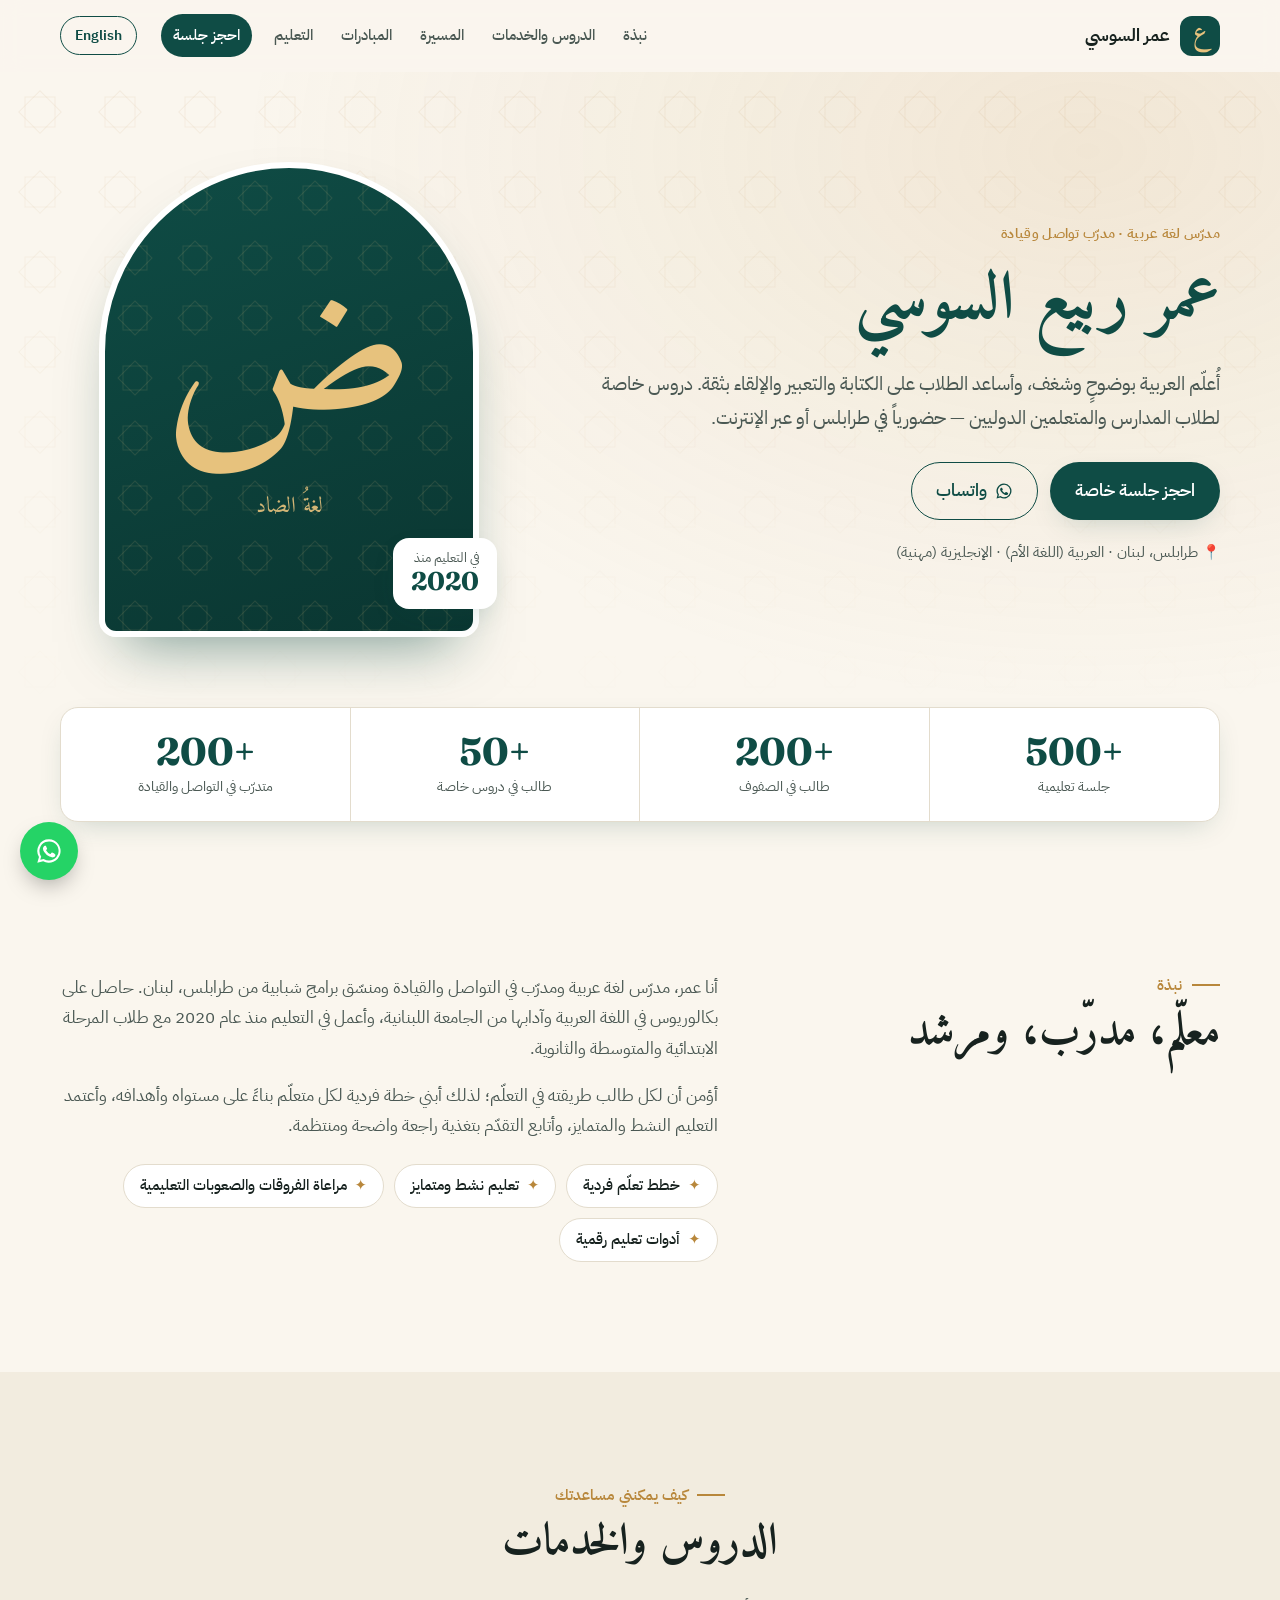
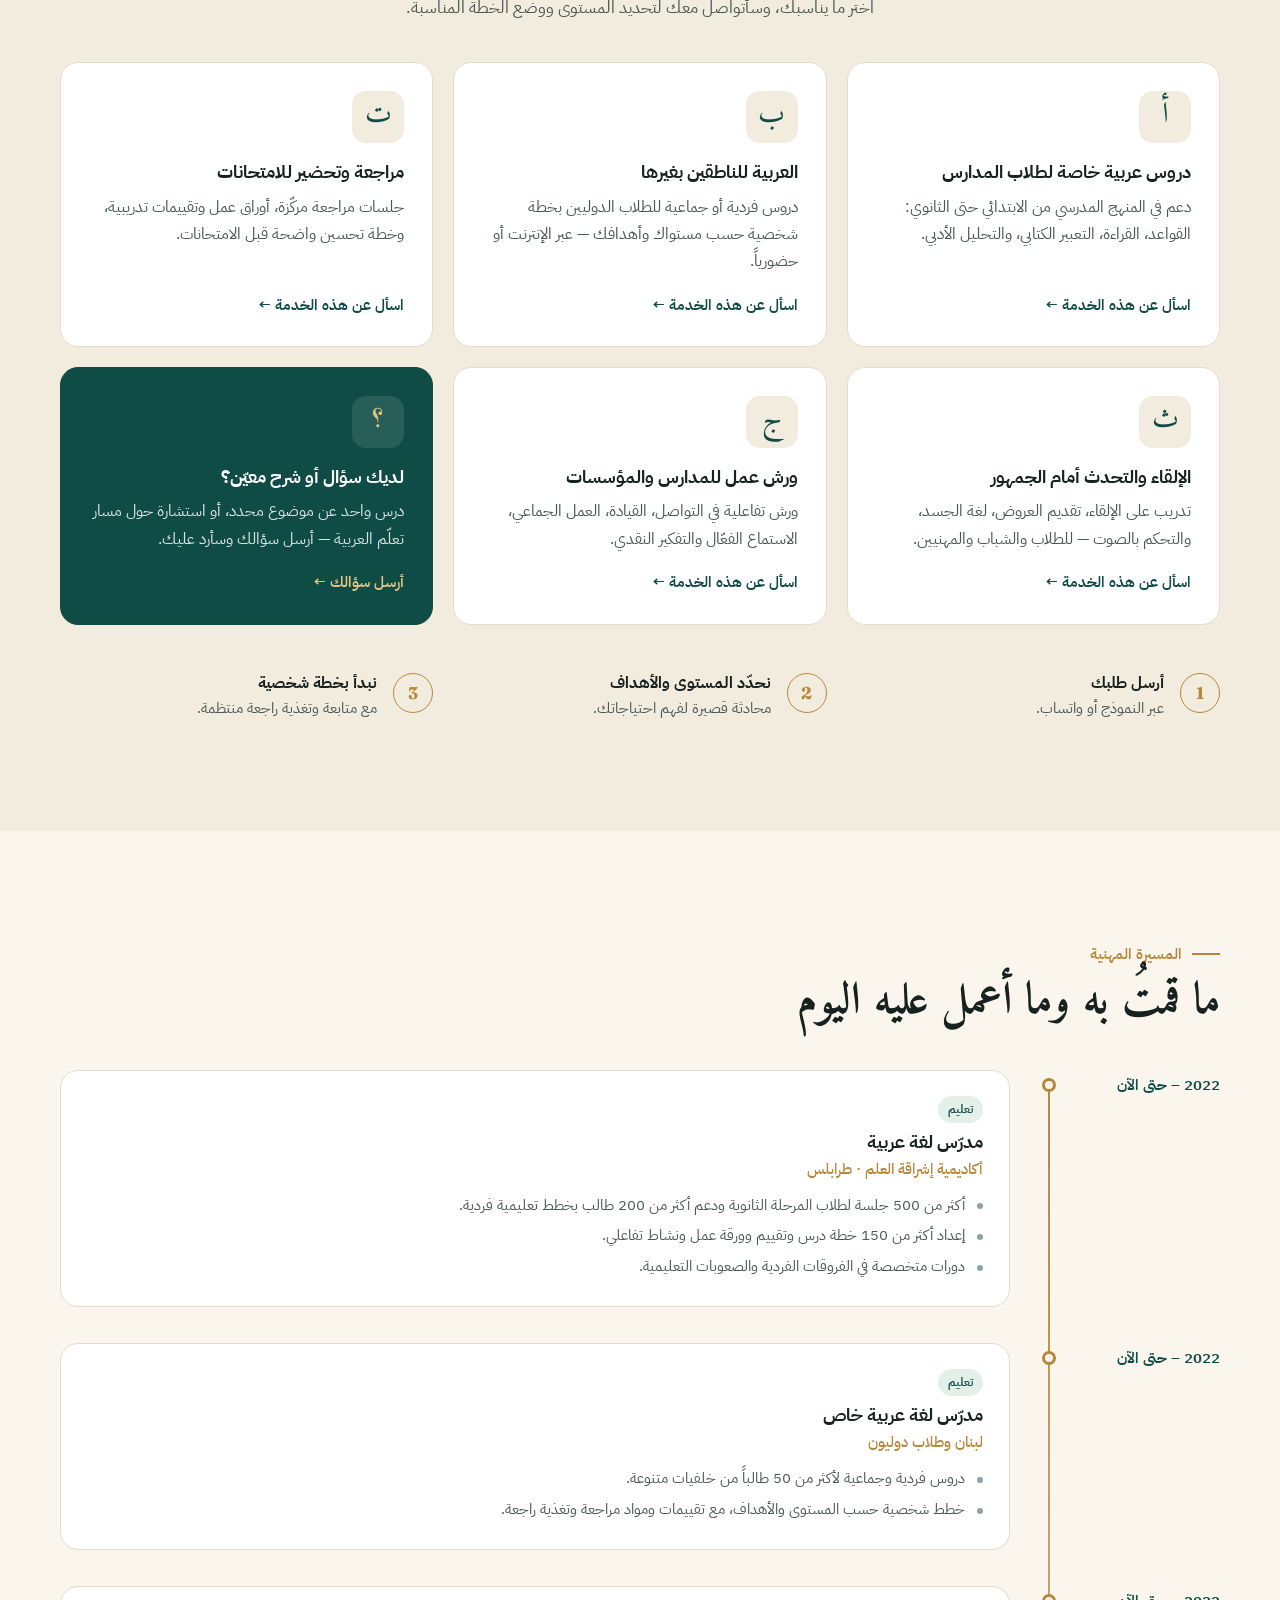
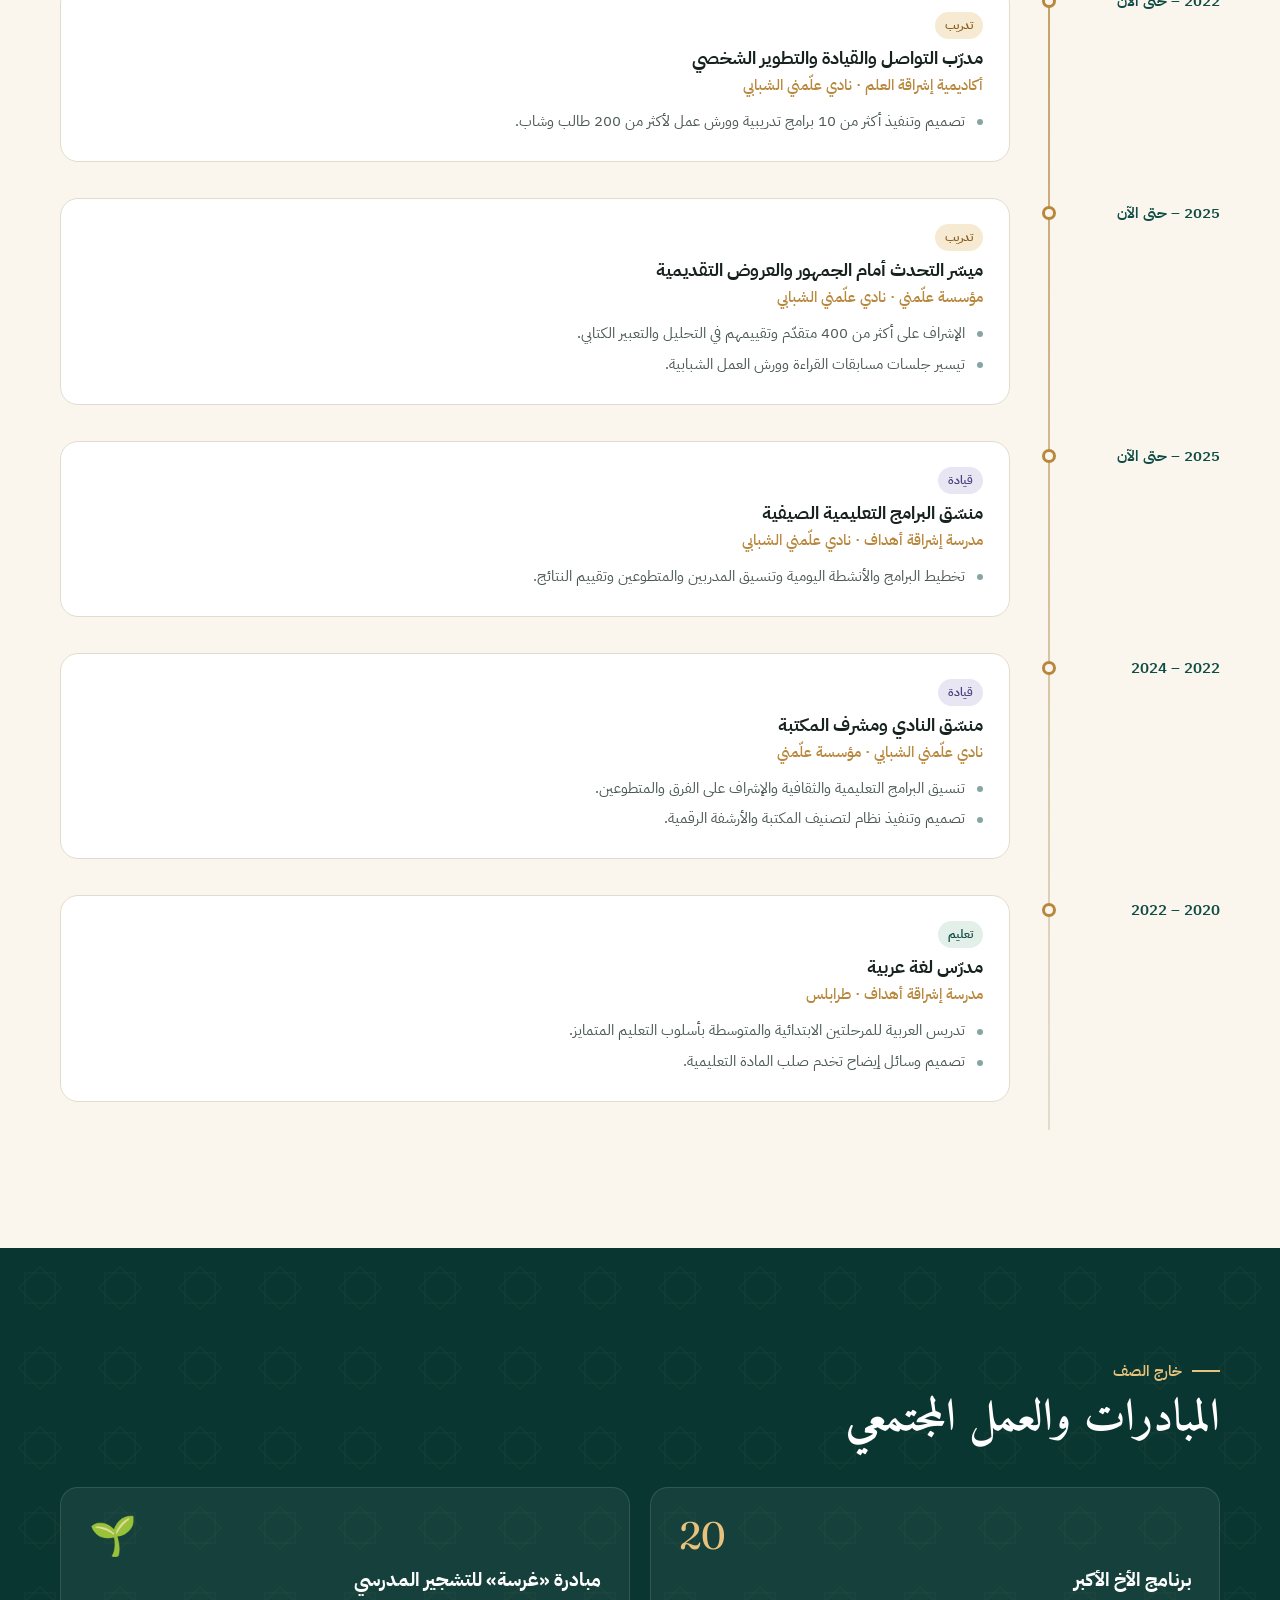
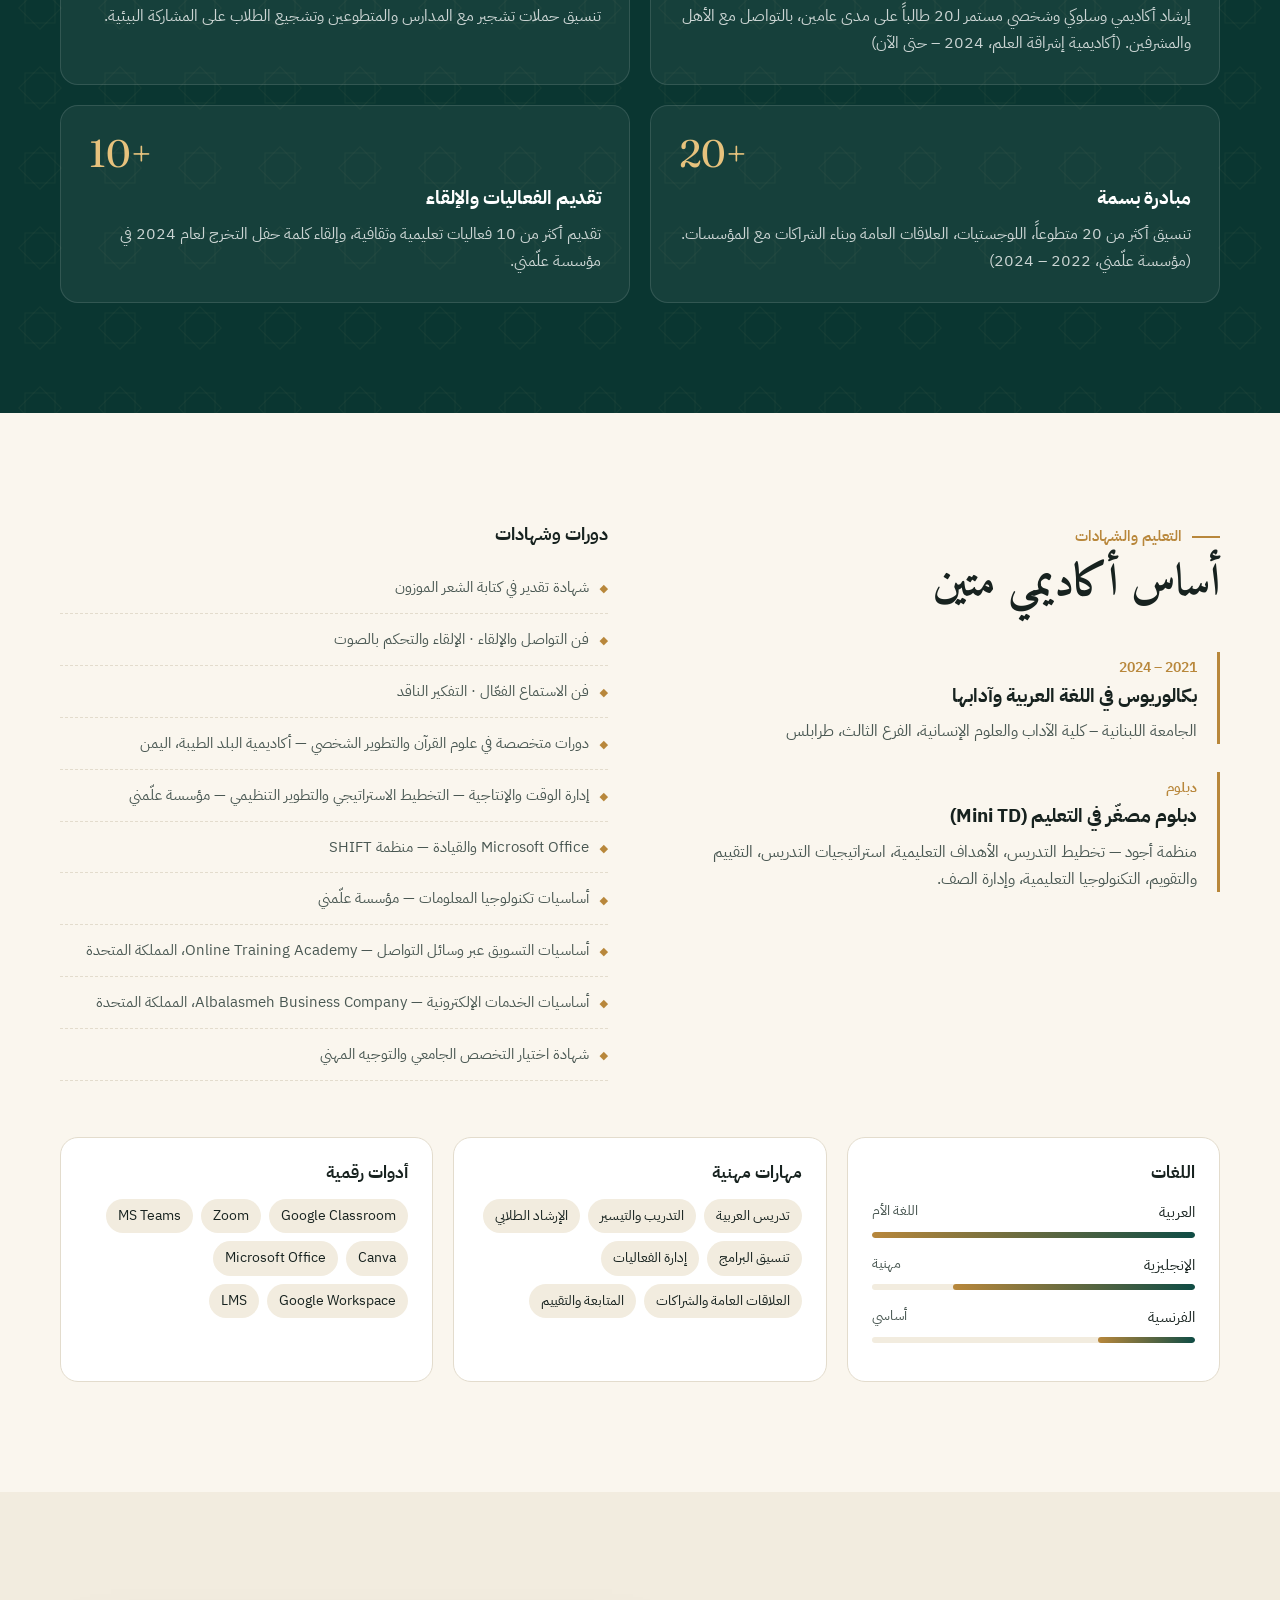
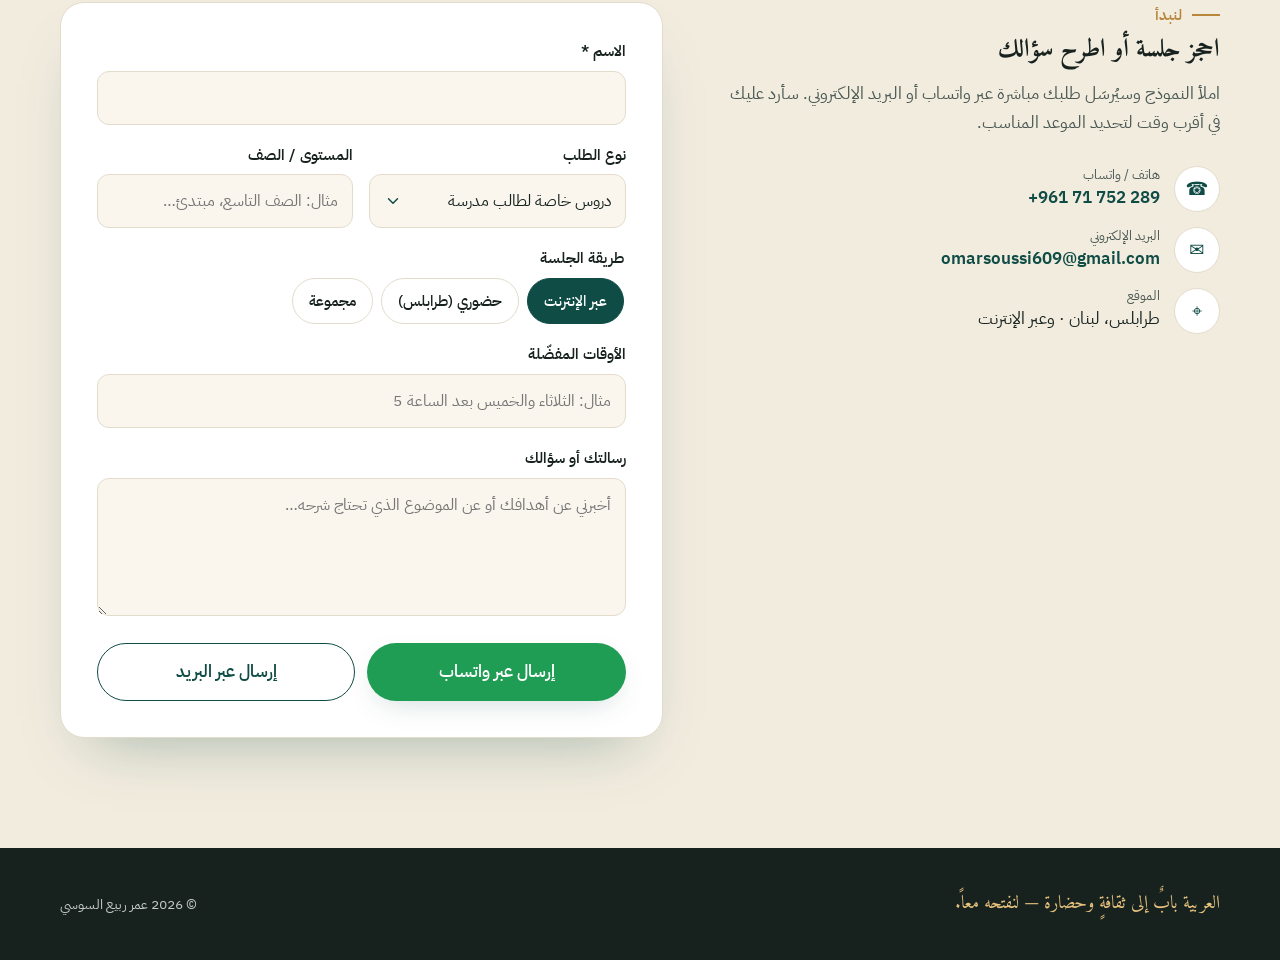
==== index.html @ 17b605a4 "a" ====
<!doctype html>
<html lang="ar" dir="rtl" data-lang="ar">
<head>
  <meta charset="utf-8">
  <meta name="viewport" content="width=device-width, initial-scale=1">
  <title>عمر ربيع السوسي | مدرّس لغة عربية</title>
  <meta name="description" content="Omar Rabih Soussi — Arabic language teacher and communication trainer in Tripoli, Lebanon. Private Arabic lessons, in person or online.">
  <meta name="theme-color" content="#0f4c45">
  <meta property="og:title" content="Omar Rabih Soussi — Arabic Language Teacher">
  <meta property="og:description" content="Private Arabic lessons and communication coaching — Tripoli, Lebanon & online.">
  <link rel="icon" href="data:image/svg+xml,%3Csvg xmlns='http://www.w3.org/2000/svg' viewBox='0 0 64 64'%3E%3Crect width='64' height='64' rx='14' fill='%230f4c45'/%3E%3Ctext x='32' y='44' font-size='36' text-anchor='middle' fill='%23e7c27d' font-family='serif'%3E%D8%B9%3C/text%3E%3C/svg%3E">
  <link rel="preconnect" href="https://fonts.googleapis.com">
  <link rel="preconnect" href="https://fonts.gstatic.com" crossorigin>
  <link href="https://fonts.googleapis.com/css2?family=Amiri:wght@400;700&family=Fraunces:opsz,wght@9..144,500;9..144,700&family=IBM+Plex+Sans+Arabic:wght@400;500;600;700&display=swap" rel="stylesheet">
  <link rel="stylesheet" href="styles.css">
</head>
<body>

<!-- ============ HEADER ============ -->
<header class="site-header" id="top">
  <div class="container header-inner">
    <a href="#top" class="brand" aria-label="Omar Soussi">
      <span class="brand-mark">ع</span>
      <span class="brand-name">
        <span class="ar">عمر السوسي</span>
        <span class="en">Omar Soussi</span>
      </span>
    </a>

    <nav class="main-nav" id="mainNav" aria-label="Main">
      <a href="#about"><span class="ar">نبذة</span><span class="en">About</span></a>
      <a href="#services"><span class="ar">الدروس والخدمات</span><span class="en">Lessons</span></a>
      <a href="#journey"><span class="ar">المسيرة</span><span class="en">Journey</span></a>
      <a href="#community"><span class="ar">المبادرات</span><span class="en">Initiatives</span></a>
      <a href="#education"><span class="ar">التعليم</span><span class="en">Education</span></a>
      <a href="#book" class="nav-cta"><span class="ar">احجز جلسة</span><span class="en">Book a session</span></a>
    </nav>

    <div class="header-actions">
      <button class="lang-toggle" id="langToggle" type="button" aria-label="Switch language">
        <span class="ar">English</span><span class="en">عربي</span>
      </button>
      <button class="menu-toggle" id="menuToggle" type="button" aria-expanded="false" aria-controls="mainNav" aria-label="Menu">
        <span></span><span></span><span></span>
      </button>
    </div>
  </div>
</header>

<main>

<!-- ============ HERO ============ -->
<section class="hero">
  <div class="container hero-grid">
    <div class="hero-text reveal">
      <p class="eyebrow">
        <span class="ar">مدرّس لغة عربية · مدرّب تواصل وقيادة</span>
        <span class="en">Arabic Language Teacher · Communication Trainer</span>
      </p>
      <h1>
        <span class="ar">عمر ربيع السوسي</span>
        <span class="en">Omar Rabih Soussi</span>
      </h1>
      <p class="hero-lead">
        <span class="ar">أُعلّم العربية بوضوحٍ وشغف، وأساعد الطلاب على الكتابة والتعبير والإلقاء بثقة. دروس خاصة لطلاب المدارس والمتعلمين الدوليين — حضورياً في طرابلس أو عبر الإنترنت.</span>
        <span class="en">I teach Arabic with clarity and care, and help students read, write and speak with confidence. Private lessons for school students and international learners — in person in Tripoli or online.</span>
      </p>
      <div class="hero-ctas">
        <a href="#book" class="btn btn-primary">
          <span class="ar">احجز جلسة خاصة</span><span class="en">Book a private session</span>
        </a>
        <a href="https://wa.me/96171752289" class="btn btn-ghost" target="_blank" rel="noopener" data-wa-direct>
          <svg viewBox="0 0 24 24" width="18" height="18" aria-hidden="true"><path fill="currentColor" d="M12 2a10 10 0 0 0-8.6 15.1L2 22l5-1.3A10 10 0 1 0 12 2Zm0 18.2a8.2 8.2 0 0 1-4.2-1.2l-.3-.2-3 .8.8-2.9-.2-.3A8.2 8.2 0 1 1 12 20.2Zm4.5-6.1c-.2-.1-1.5-.7-1.7-.8s-.4-.1-.6.1-.7.8-.8 1-.3.2-.5.1a6.7 6.7 0 0 1-3.3-2.9c-.3-.4.3-.4.7-1.3a.5.5 0 0 0 0-.5l-.8-1.8c-.2-.5-.4-.4-.6-.4h-.5a1 1 0 0 0-.7.3 3 3 0 0 0-.9 2.2 5.2 5.2 0 0 0 1.1 2.7 11.8 11.8 0 0 0 4.5 4c1.7.7 2.3.8 3.2.6a2.7 2.7 0 0 0 1.7-1.2 2.2 2.2 0 0 0 .2-1.2c-.1-.1-.3-.2-.5-.3Z"/></svg>
          <span class="ar">واتساب</span><span class="en">WhatsApp</span>
        </a>
      </div>
      <p class="hero-meta">
        <span class="ar">📍 طرابلس، لبنان · العربية (اللغة الأم) · الإنجليزية (مهنية)</span>
        <span class="en">📍 Tripoli, Lebanon · Arabic (native) · English (professional)</span>
      </p>
    </div>

    <div class="hero-visual reveal">
      <div class="portrait">
        <!-- To add a photo: save it as assets/omar.jpg (portrait, ~800×1000) -->
        <img src="assets/omar.jpg" alt="Omar Rabih Soussi" onerror="this.remove()">
        <div class="portrait-fallback" aria-hidden="true">
          <span class="big-letter">ض</span>
          <span class="portrait-caption">
            <span class="ar">لغةُ الضاد</span><span class="en">The language of Ḍād</span>
          </span>
        </div>
      </div>
      <div class="floating-badge">
        <strong>2020</strong>
        <span class="ar">في التعليم منذ</span><span class="en">teaching since</span>
      </div>
    </div>
  </div>

  <div class="container">
    <ul class="stats reveal">
      <li><strong data-count="500">500+</strong><span class="ar">جلسة تعليمية</span><span class="en">teaching sessions</span></li>
      <li><strong data-count="200">200+</strong><span class="ar">طالب في الصفوف</span><span class="en">classroom students</span></li>
      <li><strong data-count="50">50+</strong><span class="ar">طالب في دروس خاصة</span><span class="en">private students</span></li>
      <li><strong data-count="200">200+</strong><span class="ar">متدرّب في التواصل والقيادة</span><span class="en">trainees in communication</span></li>
    </ul>
  </div>
</section>

<!-- ============ ABOUT ============ -->
<section class="section" id="about">
  <div class="container about-grid">
    <div class="section-head reveal">
      <p class="kicker"><span class="ar">نبذة</span><span class="en">About</span></p>
      <h2><span class="ar">معلّم، مدرّب، ومرشد</span><span class="en">Teacher, trainer and mentor</span></h2>
    </div>
    <div class="about-body reveal">
      <p>
        <span class="ar">أنا عمر، مدرّس لغة عربية ومدرّب في التواصل والقيادة ومنسّق برامج شبابية من طرابلس، لبنان. حاصل على بكالوريوس في اللغة العربية وآدابها من الجامعة اللبنانية، وأعمل في التعليم منذ عام 2020 مع طلاب المرحلة الابتدائية والمتوسطة والثانوية.</span>
        <span class="en">I'm Omar, an Arabic language teacher, communication &amp; leadership trainer and youth program coordinator from Tripoli, Lebanon. I hold a Bachelor's degree in Arabic Language and Literature from the Lebanese University and have been teaching since 2020 — from primary to secondary level.</span>
      </p>
      <p>
        <span class="ar">أؤمن أن لكل طالب طريقته في التعلّم؛ لذلك أبني خطة فردية لكل متعلّم بناءً على مستواه وأهدافه، وأعتمد التعليم النشط والمتمايز، وأتابع التقدّم بتغذية راجعة واضحة ومنتظمة.</span>
        <span class="en">I believe every student learns differently. That's why I build an individual plan for each learner based on their level and goals, use active and differentiated teaching, and follow progress with clear, regular feedback.</span>
      </p>
      <ul class="pill-list">
        <li><span class="ar">خطط تعلّم فردية</span><span class="en">Individual learning plans</span></li>
        <li><span class="ar">تعليم نشط ومتمايز</span><span class="en">Active &amp; differentiated teaching</span></li>
        <li><span class="ar">مراعاة الفروقات والصعوبات التعليمية</span><span class="en">Support for learning differences</span></li>
        <li><span class="ar">أدوات تعليم رقمية</span><span class="en">Digital teaching tools</span></li>
      </ul>
    </div>
  </div>
</section>

<!-- ============ SERVICES ============ -->
<section class="section section-tint" id="services">
  <div class="container">
    <div class="section-head center reveal">
      <p class="kicker"><span class="ar">كيف يمكنني مساعدتك</span><span class="en">How I can help</span></p>
      <h2><span class="ar">الدروس والخدمات</span><span class="en">Lessons &amp; services</span></h2>
      <p class="section-sub">
        <span class="ar">اختر ما يناسبك، وسأتواصل معك لتحديد المستوى ووضع الخطة المناسبة.</span>
        <span class="en">Pick what fits you and I'll get back to you to assess your level and agree on a plan.</span>
      </p>
    </div>

    <div class="cards">
      <article class="card reveal">
        <div class="card-icon">أ</div>
        <h3><span class="ar">دروس عربية خاصة لطلاب المدارس</span><span class="en">Private Arabic for school students</span></h3>
        <p><span class="ar">دعم في المنهج المدرسي من الابتدائي حتى الثانوي: القواعد، القراءة، التعبير الكتابي، والتحليل الأدبي.</span><span class="en">Curriculum support from primary to secondary: grammar, reading, written expression and literary analysis.</span></p>
        <button class="card-link" data-service="school"><span class="ar">اسأل عن هذه الخدمة ←</span><span class="en">Ask about this →</span></button>
      </article>

      <article class="card reveal">
        <div class="card-icon">ب</div>
        <h3><span class="ar">العربية للناطقين بغيرها</span><span class="en">Arabic for international learners</span></h3>
        <p><span class="ar">دروس فردية أو جماعية للطلاب الدوليين بخطة شخصية حسب مستواك وأهدافك — عبر الإنترنت أو حضورياً.</span><span class="en">One-to-one or group lessons with a personal plan built around your level and goals — online or in person.</span></p>
        <button class="card-link" data-service="intl"><span class="ar">اسأل عن هذه الخدمة ←</span><span class="en">Ask about this →</span></button>
      </article>

      <article class="card reveal">
        <div class="card-icon">ت</div>
        <h3><span class="ar">مراجعة وتحضير للامتحانات</span><span class="en">Revision &amp; exam preparation</span></h3>
        <p><span class="ar">جلسات مراجعة مركّزة، أوراق عمل وتقييمات تدريبية، وخطة تحسين واضحة قبل الامتحانات.</span><span class="en">Focused revision sessions, worksheets and practice assessments, with a clear improvement plan before exams.</span></p>
        <button class="card-link" data-service="exam"><span class="ar">اسأل عن هذه الخدمة ←</span><span class="en">Ask about this →</span></button>
      </article>

      <article class="card reveal">
        <div class="card-icon">ث</div>
        <h3><span class="ar">الإلقاء والتحدث أمام الجمهور</span><span class="en">Public speaking coaching</span></h3>
        <p><span class="ar">تدريب على الإلقاء، تقديم العروض، لغة الجسد، والتحكم بالصوت — للطلاب والشباب والمهنيين.</span><span class="en">Training in speech delivery, presentations, body language and voice — for students, youth and professionals.</span></p>
        <button class="card-link" data-service="speaking"><span class="ar">اسأل عن هذه الخدمة ←</span><span class="en">Ask about this →</span></button>
      </article>

      <article class="card reveal">
        <div class="card-icon">ج</div>
        <h3><span class="ar">ورش عمل للمدارس والمؤسسات</span><span class="en">Workshops for schools &amp; organizations</span></h3>
        <p><span class="ar">ورش تفاعلية في التواصل، القيادة، العمل الجماعي، الاستماع الفعّال والتفكير النقدي.</span><span class="en">Interactive workshops on communication, leadership, teamwork, active listening and critical thinking.</span></p>
        <button class="card-link" data-service="workshop"><span class="ar">اسأل عن هذه الخدمة ←</span><span class="en">Ask about this →</span></button>
      </article>

      <article class="card card-accent reveal">
        <div class="card-icon">؟</div>
        <h3><span class="ar">لديك سؤال أو شرح معيّن؟</span><span class="en">Need a specific explanation?</span></h3>
        <p><span class="ar">درس واحد عن موضوع محدد، أو استشارة حول مسار تعلّم العربية — أرسل سؤالك وسأرد عليك.</span><span class="en">A single lesson on one topic, or advice on your Arabic learning path — send your question and I'll reply.</span></p>
        <button class="card-link" data-service="question"><span class="ar">أرسل سؤالك ←</span><span class="en">Send your question →</span></button>
      </article>
    </div>

    <ol class="steps reveal">
      <li>
        <span class="step-num">1</span>
        <div><h4><span class="ar">أرسل طلبك</span><span class="en">Send a request</span></h4>
        <p><span class="ar">عبر النموذج أو واتساب.</span><span class="en">Through the form or WhatsApp.</span></p></div>
      </li>
      <li>
        <span class="step-num">2</span>
        <div><h4><span class="ar">نحدّد المستوى والأهداف</span><span class="en">We discuss level &amp; goals</span></h4>
        <p><span class="ar">محادثة قصيرة لفهم احتياجاتك.</span><span class="en">A short chat to understand your needs.</span></p></div>
      </li>
      <li>
        <span class="step-num">3</span>
        <div><h4><span class="ar">نبدأ بخطة شخصية</span><span class="en">We start with a personal plan</span></h4>
        <p><span class="ar">مع متابعة وتغذية راجعة منتظمة.</span><span class="en">With regular follow-up and feedback.</span></p></div>
      </li>
    </ol>
  </div>
</section>

<!-- ============ JOURNEY ============ -->
<section class="section" id="journey">
  <div class="container">
    <div class="section-head reveal">
      <p class="kicker"><span class="ar">المسيرة المهنية</span><span class="en">Journey</span></p>
      <h2><span class="ar">ما قمتُ به وما أعمل عليه اليوم</span><span class="en">What I've done — and what I'm doing now</span></h2>
    </div>

    <ol class="timeline">
      <li class="tl-item reveal">
        <div class="tl-date"><span class="ar">2022 – حتى الآن</span><span class="en">2022 – Present</span></div>
        <div class="tl-body">
          <span class="tag tag-teach"><span class="ar">تعليم</span><span class="en">Teaching</span></span>
          <h3><span class="ar">مدرّس لغة عربية</span><span class="en">Arabic Language Teacher</span></h3>
          <p class="tl-org"><span class="ar">أكاديمية إشراقة العلم · طرابلس</span><span class="en">Ishraqat Al-Ilm Academy · Tripoli</span></p>
          <ul>
            <li><span class="ar">أكثر من 500 جلسة لطلاب المرحلة الثانوية ودعم أكثر من 200 طالب بخطط تعليمية فردية.</span><span class="en">500+ Arabic sessions for secondary students, supporting 200+ students with individual learning plans.</span></li>
            <li><span class="ar">إعداد أكثر من 150 خطة درس وتقييم وورقة عمل ونشاط تفاعلي.</span><span class="en">Designed 150+ lesson plans, assessments, worksheets and interactive activities.</span></li>
            <li><span class="ar">دورات متخصصة في الفروقات الفردية والصعوبات التعليمية.</span><span class="en">Specialized training in individual learning differences and learning difficulties.</span></li>
          </ul>
        </div>
      </li>

      <li class="tl-item reveal">
        <div class="tl-date"><span class="ar">2022 – حتى الآن</span><span class="en">2022 – Present</span></div>
        <div class="tl-body">
          <span class="tag tag-teach"><span class="ar">تعليم</span><span class="en">Teaching</span></span>
          <h3><span class="ar">مدرّس لغة عربية خاص</span><span class="en">Private Arabic Teacher</span></h3>
          <p class="tl-org"><span class="ar">لبنان وطلاب دوليون</span><span class="en">Lebanon &amp; international students</span></p>
          <ul>
            <li><span class="ar">دروس فردية وجماعية لأكثر من 50 طالباً من خلفيات متنوعة.</span><span class="en">Individual and group lessons for 50+ students from diverse backgrounds.</span></li>
            <li><span class="ar">خطط شخصية حسب المستوى والأهداف، مع تقييمات ومواد مراجعة وتغذية راجعة.</span><span class="en">Personal plans by level and goals, with assessments, revision materials and feedback.</span></li>
          </ul>
        </div>
      </li>

      <li class="tl-item reveal">
        <div class="tl-date"><span class="ar">2022 – حتى الآن</span><span class="en">2022 – Present</span></div>
        <div class="tl-body">
          <span class="tag tag-train"><span class="ar">تدريب</span><span class="en">Training</span></span>
          <h3><span class="ar">مدرّب التواصل والقيادة والتطوير الشخصي</span><span class="en">Communication, Leadership &amp; Personal Development Trainer</span></h3>
          <p class="tl-org"><span class="ar">أكاديمية إشراقة العلم · نادي علّمني الشبابي</span><span class="en">Ishraqat Al-Ilm Academy · Allamni Youth Club</span></p>
          <ul>
            <li><span class="ar">تصميم وتنفيذ أكثر من 10 برامج تدريبية وورش عمل لأكثر من 200 طالب وشاب.</span><span class="en">Designed and delivered 10+ training programs and workshops for 200+ students and young people.</span></li>
          </ul>
        </div>
      </li>

      <li class="tl-item reveal">
        <div class="tl-date"><span class="ar">2025 – حتى الآن</span><span class="en">2025 – Present</span></div>
        <div class="tl-body">
          <span class="tag tag-train"><span class="ar">تدريب</span><span class="en">Training</span></span>
          <h3><span class="ar">ميسّر التحدث أمام الجمهور والعروض التقديمية</span><span class="en">Public Speaking &amp; Presentation Facilitator</span></h3>
          <p class="tl-org"><span class="ar">مؤسسة علّمني · نادي علّمني الشبابي</span><span class="en">Allamni Foundation · Allamni Youth Club</span></p>
          <ul>
            <li><span class="ar">الإشراف على أكثر من 400 متقدّم وتقييمهم في التحليل والتعبير الكتابي.</span><span class="en">Supervised and assessed 400+ candidates in analytical and written expression.</span></li>
            <li><span class="ar">تيسير جلسات مسابقات القراءة وورش العمل الشبابية.</span><span class="en">Facilitated reading competition sessions and youth workshops.</span></li>
          </ul>
        </div>
      </li>

      <li class="tl-item reveal">
        <div class="tl-date"><span class="ar">2025 – حتى الآن</span><span class="en">2025 – Present</span></div>
        <div class="tl-body">
          <span class="tag tag-lead"><span class="ar">قيادة</span><span class="en">Leadership</span></span>
          <h3><span class="ar">منسّق البرامج التعليمية الصيفية</span><span class="en">Summer Educational Programs Coordinator</span></h3>
          <p class="tl-org"><span class="ar">مدرسة إشراقة أهداف · نادي علّمني الشبابي</span><span class="en">Ishraqat Ahdaaf School · Allamni Youth Club</span></p>
          <ul>
            <li><span class="ar">تخطيط البرامج والأنشطة اليومية وتنسيق المدربين والمتطوعين وتقييم النتائج.</span><span class="en">Planned programs and daily activities, coordinated trainers and volunteers, evaluated outcomes.</span></li>
          </ul>
        </div>
      </li>

      <li class="tl-item reveal">
        <div class="tl-date">2022 – 2024</div>
        <div class="tl-body">
          <span class="tag tag-lead"><span class="ar">قيادة</span><span class="en">Leadership</span></span>
          <h3><span class="ar">منسّق النادي ومشرف المكتبة</span><span class="en">Club Coordinator &amp; Library Supervisor</span></h3>
          <p class="tl-org"><span class="ar">نادي علّمني الشبابي · مؤسسة علّمني</span><span class="en">Allamni Youth Club · Allamni Foundation</span></p>
          <ul>
            <li><span class="ar">تنسيق البرامج التعليمية والثقافية والإشراف على الفرق والمتطوعين.</span><span class="en">Coordinated educational and cultural programs and supervised teams and volunteers.</span></li>
            <li><span class="ar">تصميم وتنفيذ نظام لتصنيف المكتبة والأرشفة الرقمية.</span><span class="en">Designed a library classification and digital archiving system.</span></li>
          </ul>
        </div>
      </li>

      <li class="tl-item reveal">
        <div class="tl-date">2020 – 2022</div>
        <div class="tl-body">
          <span class="tag tag-teach"><span class="ar">تعليم</span><span class="en">Teaching</span></span>
          <h3><span class="ar">مدرّس لغة عربية</span><span class="en">Arabic Language Teacher</span></h3>
          <p class="tl-org"><span class="ar">مدرسة إشراقة أهداف · طرابلس</span><span class="en">Ishraqat Ahdaaf School · Tripoli</span></p>
          <ul>
            <li><span class="ar">تدريس العربية للمرحلتين الابتدائية والمتوسطة بأسلوب التعليم المتمايز.</span><span class="en">Taught Arabic to primary and middle-school students using differentiated instruction.</span></li>
            <li><span class="ar">تصميم وسائل إيضاح تخدم صلب المادة التعليمية.</span><span class="en">Designed instructional visual aids for core learning content.</span></li>
          </ul>
        </div>
      </li>
    </ol>
  </div>
</section>

<!-- ============ COMMUNITY ============ -->
<section class="section section-dark" id="community">
  <div class="container">
    <div class="section-head reveal">
      <p class="kicker"><span class="ar">خارج الصف</span><span class="en">Beyond the classroom</span></p>
      <h2><span class="ar">المبادرات والعمل المجتمعي</span><span class="en">Initiatives &amp; community</span></h2>
    </div>

    <div class="impact-grid">
      <article class="impact reveal">
        <span class="impact-num">20</span>
        <h3><span class="ar">برنامج الأخ الأكبر</span><span class="en">Big Brother Program</span></h3>
        <p><span class="ar">إرشاد أكاديمي وسلوكي وشخصي مستمر لـ20 طالباً على مدى عامين، بالتواصل مع الأهل والمشرفين. (أكاديمية إشراقة العلم، 2024 – حتى الآن)</span><span class="en">Continuous academic, behavioral and personal mentoring for 20 students over two years, in close contact with parents and supervisors. (Ishraqat Al-Ilm Academy, 2024 – present)</span></p>
      </article>
      <article class="impact reveal">
        <span class="impact-num">🌱</span>
        <h3><span class="ar">مبادرة «غرسة» للتشجير المدرسي</span><span class="en">“Gharsa” School Tree-Planting</span></h3>
        <p><span class="ar">تنسيق حملات تشجير مع المدارس والمتطوعين وتشجيع الطلاب على المشاركة البيئية.</span><span class="en">Coordinated tree-planting campaigns with schools and volunteers, encouraging students to take part in environmental action.</span></p>
      </article>
      <article class="impact reveal">
        <span class="impact-num">20+</span>
        <h3><span class="ar">مبادرة بسمة</span><span class="en">Basma Initiative</span></h3>
        <p><span class="ar">تنسيق أكثر من 20 متطوعاً، اللوجستيات، العلاقات العامة وبناء الشراكات مع المؤسسات. (مؤسسة علّمني، 2022 – 2024)</span><span class="en">Coordinated 20+ volunteers, logistics, public relations and partnerships with institutions. (Allamni Foundation, 2022 – 2024)</span></p>
      </article>
      <article class="impact reveal">
        <span class="impact-num">10+</span>
        <h3><span class="ar">تقديم الفعاليات والإلقاء</span><span class="en">Hosting &amp; public speaking</span></h3>
        <p><span class="ar">تقديم أكثر من 10 فعاليات تعليمية وثقافية، وإلقاء كلمة حفل التخرج لعام 2024 في مؤسسة علّمني.</span><span class="en">Hosted 10+ educational and cultural events and delivered the 2024 graduation speech at Allamni Foundation.</span></p>
      </article>
    </div>
  </div>
</section>

<!-- ============ EDUCATION ============ -->
<section class="section" id="education">
  <div class="container edu-grid">
    <div>
      <div class="section-head reveal">
        <p class="kicker"><span class="ar">التعليم والشهادات</span><span class="en">Education &amp; training</span></p>
        <h2><span class="ar">أساس أكاديمي متين</span><span class="en">A solid academic foundation</span></h2>
      </div>

      <div class="degree reveal">
        <span class="degree-years">2021 – 2024</span>
        <h3><span class="ar">بكالوريوس في اللغة العربية وآدابها</span><span class="en">Bachelor's in Arabic Language &amp; Literature</span></h3>
        <p><span class="ar">الجامعة اللبنانية – كلية الآداب والعلوم الإنسانية، الفرع الثالث، طرابلس</span><span class="en">Lebanese University – Faculty of Letters and Humanities, Branch 3, Tripoli</span></p>
      </div>

      <div class="degree reveal">
        <span class="degree-years"><span class="ar">دبلوم</span><span class="en">Diploma</span></span>
        <h3><span class="ar">دبلوم مصغّر في التعليم (Mini TD)</span><span class="en">Mini Teaching Diploma (Mini TD)</span></h3>
        <p><span class="ar">منظمة أجود — تخطيط التدريس، الأهداف التعليمية، استراتيجيات التدريس، التقييم والتقويم، التكنولوجيا التعليمية، وإدارة الصف.</span><span class="en">Ajwad Organization — lesson planning, learning objectives, teaching strategies, assessment, educational technology and classroom management.</span></p>
      </div>
    </div>

    <div class="reveal">
      <h3 class="list-title"><span class="ar">دورات وشهادات</span><span class="en">Courses &amp; certificates</span></h3>
      <ul class="cert-list">
        <li><span class="ar">شهادة تقدير في كتابة الشعر الموزون</span><span class="en">Certificate of Appreciation in Metered Poetry Writing</span></li>
        <li><span class="ar">فن التواصل والإلقاء · الإلقاء والتحكم بالصوت</span><span class="en">Effective Communication &amp; Public Speaking · Voice Modulation</span></li>
        <li><span class="ar">فن الاستماع الفعّال · التفكير الناقد</span><span class="en">Active Listening · Critical Thinking</span></li>
        <li><span class="ar">دورات متخصصة في علوم القرآن والتطوير الشخصي — أكاديمية البلد الطيبة، اليمن</span><span class="en">Quranic Sciences &amp; Personal Development — Al-Baladah Al-Tayyibah Academy, Yemen</span></li>
        <li><span class="ar">إدارة الوقت والإنتاجية — التخطيط الاستراتيجي والتطوير التنظيمي — مؤسسة علّمني</span><span class="en">Time Management, Strategic Planning &amp; Organizational Development — Allamni Foundation</span></li>
        <li><span class="ar">Microsoft Office والقيادة — منظمة SHIFT</span><span class="en">Microsoft Office &amp; Leadership — SHIFT Organization</span></li>
        <li><span class="ar">أساسيات تكنولوجيا المعلومات — مؤسسة علّمني</span><span class="en">IT Fundamentals — Allamni Foundation</span></li>
        <li><span class="ar">أساسيات التسويق عبر وسائل التواصل — Online Training Academy، المملكة المتحدة</span><span class="en">Social Media Marketing Fundamentals — Online Training Academy, UK</span></li>
        <li><span class="ar">أساسيات الخدمات الإلكترونية — Albalasmeh Business Company، المملكة المتحدة</span><span class="en">E-Services Fundamentals — Albalasmeh Business Company, UK</span></li>
        <li><span class="ar">شهادة اختيار التخصص الجامعي والتوجيه المهني</span><span class="en">University Major Selection &amp; Career Guidance</span></li>
      </ul>
    </div>
  </div>

  <div class="container skills-grid reveal">
    <div class="skill-box">
      <h4><span class="ar">اللغات</span><span class="en">Languages</span></h4>
      <ul class="lang-bars">
        <li><span><span class="ar">العربية</span><span class="en">Arabic</span></span><em><span class="ar">اللغة الأم</span><span class="en">Native</span></em><i style="--w:100%"></i></li>
        <li><span><span class="ar">الإنجليزية</span><span class="en">English</span></span><em><span class="ar">مهنية</span><span class="en">Professional</span></em><i style="--w:75%"></i></li>
        <li><span><span class="ar">الفرنسية</span><span class="en">French</span></span><em><span class="ar">أساسي</span><span class="en">Basic</span></em><i style="--w:30%"></i></li>
      </ul>
    </div>
    <div class="skill-box">
      <h4><span class="ar">مهارات مهنية</span><span class="en">Professional skills</span></h4>
      <ul class="chips">
        <li><span class="ar">تدريس العربية</span><span class="en">Arabic teaching</span></li>
        <li><span class="ar">التدريب والتيسير</span><span class="en">Training &amp; facilitation</span></li>
        <li><span class="ar">الإرشاد الطلابي</span><span class="en">Student mentoring</span></li>
        <li><span class="ar">تنسيق البرامج</span><span class="en">Program coordination</span></li>
        <li><span class="ar">إدارة الفعاليات</span><span class="en">Event management</span></li>
        <li><span class="ar">العلاقات العامة والشراكات</span><span class="en">PR &amp; partnerships</span></li>
        <li><span class="ar">المتابعة والتقييم</span><span class="en">Monitoring &amp; evaluation</span></li>
      </ul>
    </div>
    <div class="skill-box">
      <h4><span class="ar">أدوات رقمية</span><span class="en">Digital tools</span></h4>
      <ul class="chips">
        <li>Google Classroom</li><li>Zoom</li><li>MS Teams</li><li>Canva</li>
        <li>Microsoft Office</li><li>Google Workspace</li><li>LMS</li>
      </ul>
    </div>
  </div>
</section>

<!-- ============ BOOKING ============ -->
<section class="section section-tint" id="book">
  <div class="container book-grid">
    <div class="book-intro reveal">
      <p class="kicker"><span class="ar">لنبدأ</span><span class="en">Let's start</span></p>
      <h2><span class="ar">احجز جلسة أو اطرح سؤالك</span><span class="en">Book a session or ask a question</span></h2>
      <p class="section-sub">
        <span class="ar">املأ النموذج وسيُرسَل طلبك مباشرة عبر واتساب أو البريد الإلكتروني. سأرد عليك في أقرب وقت لتحديد الموعد المناسب.</span>
        <span class="en">Fill in the form and your request is sent straight to me on WhatsApp or by email. I'll reply as soon as possible to find a suitable time.</span>
      </p>

      <ul class="contact-list">
        <li>
          <span class="ci">☎</span>
          <div><small><span class="ar">هاتف / واتساب</span><span class="en">Phone / WhatsApp</span></small>
          <a href="tel:+96171752289" dir="ltr">+961 71 752 289</a></div>
        </li>
        <li>
          <span class="ci">✉</span>
          <div><small><span class="ar">البريد الإلكتروني</span><span class="en">Email</span></small>
          <a href="mailto:omarsoussi609@gmail.com" dir="ltr">omarsoussi609@gmail.com</a></div>
        </li>
        <li>
          <span class="ci">⌖</span>
          <div><small><span class="ar">الموقع</span><span class="en">Location</span></small>
          <span><span class="ar">طرابلس، لبنان · وعبر الإنترنت</span><span class="en">Tripoli, Lebanon · and online</span></span></div>
        </li>
      </ul>
    </div>

    <form class="book-form reveal" id="bookForm" novalidate>
      <div class="field">
        <label for="f-name"><span class="ar">الاسم</span><span class="en">Your name</span> *</label>
        <input id="f-name" name="name" type="text" required autocomplete="name">
      </div>

      <div class="field-row">
        <div class="field">
          <label for="f-service"><span class="ar">نوع الطلب</span><span class="en">What do you need?</span></label>
          <select id="f-service" name="service">
            <option value="school" data-ar="دروس خاصة لطالب مدرسة" data-en="Private lessons (school student)"></option>
            <option value="intl" data-ar="العربية للناطقين بغيرها" data-en="Arabic for international learners"></option>
            <option value="exam" data-ar="مراجعة وتحضير للامتحانات" data-en="Revision & exam preparation"></option>
            <option value="speaking" data-ar="تدريب على الإلقاء" data-en="Public speaking coaching"></option>
            <option value="workshop" data-ar="ورشة عمل لمدرسة / مؤسسة" data-en="Workshop for a school / organization"></option>
            <option value="question" data-ar="سؤال أو شرح معيّن" data-en="A question / specific explanation"></option>
          </select>
        </div>
        <div class="field">
          <label for="f-level"><span class="ar">المستوى / الصف</span><span class="en">Level / grade</span></label>
          <input id="f-level" name="level" type="text" data-ph-ar="مثال: الصف التاسع، مبتدئ…" data-ph-en="e.g. Grade 9, beginner…">
        </div>
      </div>

      <fieldset class="field">
        <legend><span class="ar">طريقة الجلسة</span><span class="en">Session format</span></legend>
        <div class="seg">
          <label><input type="radio" name="mode" value="online" checked><span><span class="ar">عبر الإنترنت</span><span class="en">Online</span></span></label>
          <label><input type="radio" name="mode" value="inperson"><span><span class="ar">حضوري (طرابلس)</span><span class="en">In person (Tripoli)</span></span></label>
          <label><input type="radio" name="mode" value="group"><span><span class="ar">مجموعة</span><span class="en">Group</span></span></label>
        </div>
      </fieldset>

      <div class="field">
        <label for="f-time"><span class="ar">الأوقات المفضّلة</span><span class="en">Preferred days / times</span></label>
        <input id="f-time" name="time" type="text" data-ph-ar="مثال: الثلاثاء والخميس بعد الساعة 5" data-ph-en="e.g. Tue & Thu after 5 pm">
      </div>

      <div class="field">
        <label for="f-msg"><span class="ar">رسالتك أو سؤالك</span><span class="en">Your message or question</span></label>
        <textarea id="f-msg" name="message" rows="4" data-ph-ar="أخبرني عن أهدافك أو عن الموضوع الذي تحتاج شرحه…" data-ph-en="Tell me about your goals or the topic you need explained…"></textarea>
      </div>

      <p class="form-error" id="formError" role="alert" hidden>
        <span class="ar">الرجاء كتابة اسمك.</span><span class="en">Please enter your name.</span>
      </p>

      <div class="form-actions">
        <button type="submit" class="btn btn-primary btn-wa" data-channel="wa">
          <span class="ar">إرسال عبر واتساب</span><span class="en">Send via WhatsApp</span>
        </button>
        <button type="submit" class="btn btn-ghost" data-channel="email">
          <span class="ar">إرسال عبر البريد</span><span class="en">Send by email</span>
        </button>
      </div>
    </form>
  </div>
</section>

</main>

<footer class="site-footer">
  <div class="container footer-inner">
    <p class="footer-quote">
      <span class="ar">العربية بابٌ إلى ثقافةٍ وحضارة — لنفتحه معاً.</span>
      <span class="en">Arabic is a door to a whole culture — let's open it together.</span>
    </p>
    <p class="footer-copy">© <span id="year"></span> <span class="ar">عمر ربيع السوسي</span><span class="en">Omar Rabih Soussi</span></p>
  </div>
</footer>

<a href="https://wa.me/96171752289" class="wa-float" target="_blank" rel="noopener" aria-label="WhatsApp" data-wa-direct>
  <svg viewBox="0 0 24 24" width="28" height="28" aria-hidden="true"><path fill="currentColor" d="M12 2a10 10 0 0 0-8.6 15.1L2 22l5-1.3A10 10 0 1 0 12 2Zm0 18.2a8.2 8.2 0 0 1-4.2-1.2l-.3-.2-3 .8.8-2.9-.2-.3A8.2 8.2 0 1 1 12 20.2Zm4.5-6.1c-.2-.1-1.5-.7-1.7-.8s-.4-.1-.6.1-.7.8-.8 1-.3.2-.5.1a6.7 6.7 0 0 1-3.3-2.9c-.3-.4.3-.4.7-1.3a.5.5 0 0 0 0-.5l-.8-1.8c-.2-.5-.4-.4-.6-.4h-.5a1 1 0 0 0-.7.3 3 3 0 0 0-.9 2.2 5.2 5.2 0 0 0 1.1 2.7 11.8 11.8 0 0 0 4.5 4c1.7.7 2.3.8 3.2.6a2.7 2.7 0 0 0 1.7-1.2 2.2 2.2 0 0 0 .2-1.2c-.1-.1-.3-.2-.5-.3Z"/></svg>
</a>

<script src="script.js"></script>
</body>
</html>
---- styles.css ----
/* ============ TOKENS ============ */
:root {
  --ink: #17221f;
  --ink-soft: #4a5853;
  --primary: #0f4c45;
  --primary-dark: #0a3631;
  --gold: #b8873b;
  --gold-light: #e7c27d;
  --paper: #faf6ee;
  --tint: #f2ecdf;
  --card: #ffffff;
  --line: #e3dccd;
  --radius: 18px;
  --shadow: 0 10px 30px -12px rgba(15, 76, 69, .25);
  --font-body: "IBM Plex Sans Arabic", system-ui, sans-serif;
  --font-display: "Amiri", serif;
  --header-h: 72px;
}
html[data-lang="en"] { --font-display: "Fraunces", Georgia, serif; }

/* language switching */
html[data-lang="ar"] .en,
html[data-lang="en"] .ar { display: none !important; }

/* ============ BASE ============ */
*, *::before, *::after { box-sizing: border-box; }
html { scroll-behavior: smooth; scroll-padding-top: calc(var(--header-h) + 12px); -webkit-text-size-adjust: 100%; }
body {
  margin: 0;
  font-family: var(--font-body);
  font-size: 1.0625rem;
  line-height: 1.75;
  color: var(--ink);
  background: var(--paper);
  overflow-x: hidden;
}
img { max-width: 100%; display: block; }
a { color: var(--primary); }
h1, h2, h3, h4 { margin: 0 0 .5em; line-height: 1.25; color: var(--ink); }
h1, h2 { font-family: var(--font-display); font-weight: 700; }
p { margin: 0 0 1em; }
ul, ol { margin: 0; padding: 0; list-style: none; }
button { font: inherit; cursor: pointer; }

.container { width: min(1160px, 100% - 32px); margin-inline: auto; }

/* ============ HEADER ============ */
.site-header {
  position: sticky; top: 0; z-index: 50;
  height: var(--header-h);
  background: rgba(250, 246, 238, .9);
  backdrop-filter: blur(10px);
  -webkit-backdrop-filter: blur(10px);
  border-bottom: 1px solid transparent;
  transition: border-color .3s, box-shadow .3s;
}
.site-header.scrolled { border-color: var(--line); box-shadow: 0 4px 20px -14px rgba(0,0,0,.3); }
.header-inner { height: 100%; display: flex; align-items: center; gap: 24px; }
.brand { display: flex; align-items: center; gap: 10px; text-decoration: none; color: var(--ink); font-weight: 700; }
.brand-mark {
  width: 40px; height: 40px; border-radius: 12px;
  display: grid; place-items: center;
  background: var(--primary); color: var(--gold-light);
  font-family: "Amiri", serif; font-size: 1.6rem; line-height: 1; padding-bottom: 4px;
}
.brand-name { font-size: 1.05rem; }

.main-nav { display: flex; align-items: center; gap: 4px; margin-inline-start: auto; }
.main-nav a {
  text-decoration: none; color: var(--ink-soft); font-weight: 500; font-size: .95rem;
  padding: 8px 12px; border-radius: 999px; transition: background .2s, color .2s;
}
.main-nav a:hover { background: var(--tint); color: var(--ink); }
.main-nav .nav-cta { background: var(--primary); color: #fff; margin-inline-start: 6px; }
.main-nav .nav-cta:hover { background: var(--primary-dark); color: #fff; }

.header-actions { display: flex; align-items: center; gap: 8px; }
.lang-toggle {
  border: 1.5px solid var(--primary); color: var(--primary); background: transparent;
  border-radius: 999px; padding: 6px 14px; font-weight: 600; font-size: .9rem;
  transition: background .2s, color .2s;
}
.lang-toggle:hover { background: var(--primary); color: #fff; }
.menu-toggle {
  display: none; width: 44px; height: 44px; border: 0; background: transparent;
  flex-direction: column; justify-content: center; align-items: center; gap: 5px;
}
.menu-toggle span { width: 22px; height: 2px; background: var(--ink); border-radius: 2px; transition: transform .3s, opacity .3s; }
.menu-toggle[aria-expanded="true"] span:nth-child(1) { transform: translateY(7px) rotate(45deg); }
.menu-toggle[aria-expanded="true"] span:nth-child(2) { opacity: 0; }
.menu-toggle[aria-expanded="true"] span:nth-child(3) { transform: translateY(-7px) rotate(-45deg); }

/* ============ BUTTONS ============ */
.btn {
  display: inline-flex; align-items: center; justify-content: center; gap: 8px;
  padding: 13px 24px; border-radius: 999px; font-weight: 600; text-decoration: none;
  border: 1.5px solid transparent; transition: transform .2s, background .2s, box-shadow .2s;
  min-height: 48px;
}
.btn:hover { transform: translateY(-2px); }
.btn-primary { background: var(--primary); color: #fff; box-shadow: var(--shadow); }
.btn-primary:hover { background: var(--primary-dark); }
.btn-ghost { border-color: var(--primary); color: var(--primary); background: transparent; }
.btn-ghost:hover { background: rgba(15, 76, 69, .06); }

/* ============ HERO ============ */
.hero {
  position: relative;
  padding: clamp(40px, 7vw, 90px) 0 40px;
  background:
    radial-gradient(ellipse at 85% 10%, rgba(184, 135, 59, .14), transparent 55%),
    var(--paper);
  overflow: hidden;
}
.hero::before {
  /* geometric 8-point-star pattern */
  content: ""; position: absolute; inset: 0; opacity: .5; pointer-events: none;
  background-image: url("data:image/svg+xml,%3Csvg xmlns='http://www.w3.org/2000/svg' width='80' height='80' viewBox='0 0 80 80'%3E%3Cg fill='none' stroke='%23b8873b' stroke-opacity='.18' stroke-width='1'%3E%3Crect x='25' y='25' width='30' height='30'/%3E%3Crect x='25' y='25' width='30' height='30' transform='rotate(45 40 40)'/%3E%3C/g%3E%3C/svg%3E");
  -webkit-mask-image: linear-gradient(to bottom, #000 0%, transparent 85%);
  mask-image: linear-gradient(to bottom, #000 0%, transparent 85%);
}
.hero-grid { position: relative; display: grid; grid-template-columns: 1.25fr .9fr; gap: clamp(32px, 5vw, 72px); align-items: center; }
.eyebrow {
  display: inline-block; font-size: .9rem; font-weight: 600; color: var(--gold);
  letter-spacing: .02em; margin-bottom: 14px;
}
html[data-lang="en"] .eyebrow { text-transform: uppercase; letter-spacing: .1em; font-size: .78rem; }
.hero h1 { font-size: clamp(2.4rem, 6vw, 4.2rem); color: var(--primary); margin-bottom: .35em; }
.hero-lead { font-size: clamp(1.05rem, 1.6vw, 1.2rem); color: var(--ink-soft); max-width: 36em; }
.hero-ctas { display: flex; flex-wrap: wrap; gap: 12px; margin: 28px 0 20px; }
.hero-meta { font-size: .92rem; color: var(--ink-soft); }

.hero-visual { position: relative; justify-self: center; width: min(380px, 100%); }
.portrait {
  position: relative; aspect-ratio: 4 / 5; border-radius: 200px 200px var(--radius) var(--radius);
  overflow: hidden; background: linear-gradient(160deg, var(--primary) 0%, var(--primary-dark) 100%);
  box-shadow: 0 30px 60px -25px rgba(15, 76, 69, .55);
  border: 6px solid #fff;
}
.portrait img { position: absolute; inset: 0; width: 100%; height: 100%; object-fit: cover; z-index: 2; }
.portrait-fallback {
  position: absolute; inset: 0; display: flex; flex-direction: column; align-items: center; justify-content: center;
  color: var(--gold-light);
  background-image: url("data:image/svg+xml,%3Csvg xmlns='http://www.w3.org/2000/svg' width='60' height='60' viewBox='0 0 60 60'%3E%3Cg fill='none' stroke='%23e7c27d' stroke-opacity='.12'%3E%3Crect x='18' y='18' width='24' height='24'/%3E%3Crect x='18' y='18' width='24' height='24' transform='rotate(45 30 30)'/%3E%3C/g%3E%3C/svg%3E");
}
.big-letter { font-family: "Amiri", serif; font-size: clamp(9rem, 22vw, 13rem); line-height: 1; }
.portrait-caption { font-family: "Amiri", serif; font-size: 1.4rem; margin-top: 8px; opacity: .9; }
html[data-lang="en"] .portrait-caption { font-family: "Fraunces", serif; font-style: italic; font-size: 1.15rem; }
.floating-badge {
  position: absolute; inset-inline-start: -18px; bottom: 28px; z-index: 3;
  background: #fff; border-radius: 16px; padding: 12px 18px; box-shadow: var(--shadow);
  display: flex; flex-direction: column; line-height: 1.2;
}
.floating-badge strong { font-family: "Fraunces", serif; font-size: 1.6rem; color: var(--primary); order: 2; }
.floating-badge span { font-size: .82rem; color: var(--ink-soft); order: 1; }

.stats {
  position: relative; margin-top: clamp(40px, 6vw, 70px);
  display: grid; grid-template-columns: repeat(4, 1fr);
  background: #fff; border: 1px solid var(--line); border-radius: var(--radius);
  box-shadow: var(--shadow);
}
.stats li { padding: 22px 20px; text-align: center; display: flex; flex-direction: column; gap: 2px; }
.stats li + li { border-inline-start: 1px solid var(--line); }
.stats strong { font-family: "Fraunces", serif; font-size: clamp(1.7rem, 3.5vw, 2.4rem); color: var(--primary); line-height: 1.1; }
.stats strong, .impact-num, .floating-badge strong { direction: ltr; unicode-bidi: isolate; }
.stats span { font-size: .9rem; color: var(--ink-soft); }

/* ============ SECTIONS ============ */
.section { padding: clamp(64px, 9vw, 110px) 0; }
.section-tint { background: var(--tint); }
.section-head { margin-bottom: 40px; max-width: 680px; }
.section-head.center { margin-inline: auto; text-align: center; }
.section-head h2 { font-size: clamp(1.9rem, 4vw, 2.8rem); }
.kicker { color: var(--gold); font-weight: 600; font-size: .95rem; margin-bottom: 6px; display: flex; align-items: center; gap: 10px; }
.section-head.center .kicker { justify-content: center; }
.kicker::before { content: ""; width: 28px; height: 2px; background: var(--gold); }
html[data-lang="en"] .kicker { text-transform: uppercase; letter-spacing: .1em; font-size: .78rem; }
.section-sub { color: var(--ink-soft); font-size: 1.05rem; }

/* about */
.about-grid { display: grid; grid-template-columns: .8fr 1.2fr; gap: clamp(24px, 5vw, 70px); }
.about-body p { color: var(--ink-soft); font-size: 1.08rem; }
.pill-list { display: flex; flex-wrap: wrap; gap: 10px; margin-top: 24px; }
.pill-list li {
  background: #fff; border: 1px solid var(--line); border-radius: 999px;
  padding: 8px 16px; font-size: .92rem; font-weight: 500;
}
.pill-list li::before { content: "✦"; color: var(--gold); margin-inline-end: 8px; }

/* services */
.cards { display: grid; grid-template-columns: repeat(3, 1fr); gap: 20px; }
.card {
  background: var(--card); border: 1px solid var(--line); border-radius: var(--radius);
  padding: 28px; display: flex; flex-direction: column;
  transition: transform .25s, box-shadow .25s, border-color .25s;
}
.card:hover { transform: translateY(-4px); box-shadow: var(--shadow); border-color: transparent; }
.card-icon {
  width: 52px; height: 52px; border-radius: 14px; background: var(--tint); color: var(--primary);
  display: grid; place-items: center; font-family: "Amiri", serif; font-size: 1.8rem; line-height: 1;
  margin-bottom: 18px; padding-bottom: 4px;
}
.card h3 { font-size: 1.15rem; }
.card p { color: var(--ink-soft); font-size: .98rem; flex: 1; }
.card-link {
  align-self: flex-start; background: none; border: 0; padding: 0; color: var(--primary);
  font-weight: 600; font-size: .95rem;
}
.card-link:hover { color: var(--gold); }
.card-accent { background: var(--primary); border-color: var(--primary); }
.card-accent h3, .card-accent p { color: #fff; }
.card-accent p { opacity: .85; }
.card-accent .card-icon { background: rgba(255,255,255,.1); color: var(--gold-light); }
.card-accent .card-link { color: var(--gold-light); }

.steps { display: grid; grid-template-columns: repeat(3, 1fr); gap: 20px; margin-top: 48px; counter-reset: s; }
.steps li { display: flex; gap: 16px; align-items: flex-start; }
.step-num {
  flex: none; width: 40px; height: 40px; border-radius: 50%; display: grid; place-items: center;
  border: 1.5px solid var(--gold); color: var(--gold); font-family: "Fraunces", serif; font-weight: 700;
}
.steps h4 { font-size: 1.02rem; margin-bottom: 2px; }
.steps p { color: var(--ink-soft); font-size: .93rem; margin: 0; }

/* timeline */
.timeline { position: relative; }
.timeline::before {
  content: ""; position: absolute; top: 8px; bottom: 8px; inset-inline-start: 170px; width: 2px;
  background: linear-gradient(var(--gold), var(--line));
}
.tl-item { display: grid; grid-template-columns: 170px 1fr; gap: 0 40px; position: relative; padding-bottom: 36px; }
.tl-item::before {
  content: ""; position: absolute; inset-inline-start: 164px; top: 8px; width: 14px; height: 14px;
  border-radius: 50%; background: var(--paper); border: 3px solid var(--gold);
}
.tl-date { font-weight: 600; color: var(--primary); font-size: .95rem; padding-top: 2px; padding-inline-end: 24px; }
.tl-body {
  background: #fff; border: 1px solid var(--line); border-radius: var(--radius); padding: 22px 26px;
}
.tl-body h3 { font-size: 1.15rem; margin: 8px 0 2px; }
.tl-org { color: var(--gold); font-weight: 500; font-size: .93rem; margin-bottom: 10px; }
.tl-body ul li { position: relative; padding-inline-start: 18px; color: var(--ink-soft); font-size: .96rem; margin-bottom: 4px; }
.tl-body ul li::before { content: ""; position: absolute; inset-inline-start: 0; top: .75em; width: 6px; height: 6px; border-radius: 50%; background: var(--primary); opacity: .5; }
.tag { display: inline-block; font-size: .75rem; font-weight: 600; padding: 3px 10px; border-radius: 999px; }
.tag-teach { background: #e3efe9; color: var(--primary); }
.tag-train { background: #f6ead3; color: #8a5f1d; }
.tag-lead { background: #e8e6f3; color: #4b4380; }

/* community */
.section-dark { background: var(--primary-dark); color: #fff; position: relative; overflow: hidden; }
.section-dark::before {
  content: ""; position: absolute; inset: 0; opacity: .6; pointer-events: none;
  background-image: url("data:image/svg+xml,%3Csvg xmlns='http://www.w3.org/2000/svg' width='80' height='80' viewBox='0 0 80 80'%3E%3Cg fill='none' stroke='%23e7c27d' stroke-opacity='.08'%3E%3Crect x='25' y='25' width='30' height='30'/%3E%3Crect x='25' y='25' width='30' height='30' transform='rotate(45 40 40)'/%3E%3C/g%3E%3C/svg%3E");
}
.section-dark .container { position: relative; }
.section-dark h2, .section-dark h3 { color: #fff; }
.section-dark .kicker { color: var(--gold-light); }
.section-dark .kicker::before { background: var(--gold-light); }
.impact-grid { display: grid; grid-template-columns: repeat(2, 1fr); gap: 20px; }
.impact {
  background: rgba(255,255,255,.05); border: 1px solid rgba(255,255,255,.12);
  border-radius: var(--radius); padding: 28px;
}
.impact-num { display: block; font-family: "Fraunces", serif; font-size: 2.4rem; color: var(--gold-light); line-height: 1; margin-bottom: 14px; }
.impact h3 { font-size: 1.2rem; }
.impact p { color: rgba(255,255,255,.78); font-size: .97rem; margin: 0; }

/* education */
.edu-grid { display: grid; grid-template-columns: 1fr 1fr; gap: clamp(28px, 5vw, 70px); }
.degree { border-inline-start: 3px solid var(--gold); padding-inline-start: 20px; margin-bottom: 28px; }
.degree-years { display: inline-block; font-size: .85rem; font-weight: 600; color: var(--gold); margin-bottom: 4px; }
.degree h3 { font-size: 1.2rem; }
.degree p { color: var(--ink-soft); font-size: .97rem; margin: 0; }
.list-title { font-size: 1.15rem; margin-bottom: 16px; }
.cert-list li {
  padding: 12px 0; border-bottom: 1px dashed var(--line); font-size: .96rem; color: var(--ink-soft);
  display: flex; gap: 10px;
}
.cert-list li::before { content: "◆"; color: var(--gold); font-size: .7rem; padding-top: .45em; }

.skills-grid { display: grid; grid-template-columns: repeat(3, 1fr); gap: 20px; margin-top: 56px; }
.skill-box { background: #fff; border: 1px solid var(--line); border-radius: var(--radius); padding: 24px; }
.skill-box h4 { font-size: 1.05rem; margin-bottom: 16px; }
.lang-bars li { display: grid; grid-template-columns: 1fr auto; row-gap: 6px; margin-bottom: 14px; font-size: .95rem; }
.lang-bars em { font-style: normal; color: var(--ink-soft); font-size: .85rem; }
.lang-bars i { grid-column: 1 / -1; height: 6px; border-radius: 6px; background: var(--tint); position: relative; overflow: hidden; }
.lang-bars i::after { content: ""; position: absolute; inset-block: 0; inset-inline-start: 0; width: var(--w); background: linear-gradient(90deg, var(--primary), var(--gold)); border-radius: 6px; }
html[dir="rtl"] .lang-bars i::after { background: linear-gradient(-90deg, var(--primary), var(--gold)); }
.chips { display: flex; flex-wrap: wrap; gap: 8px; }
.chips li { background: var(--tint); border-radius: 999px; padding: 5px 12px; font-size: .87rem; }

/* booking */
.book-grid { display: grid; grid-template-columns: .9fr 1.1fr; gap: clamp(28px, 5vw, 70px); align-items: start; }
.contact-list { margin-top: 28px; display: grid; gap: 14px; }
.contact-list li { display: flex; gap: 14px; align-items: center; }
.ci { width: 46px; height: 46px; flex: none; border-radius: 50%; background: #fff; border: 1px solid var(--line); display: grid; place-items: center; color: var(--primary); font-size: 1.15rem; }
.contact-list small { display: block; color: var(--ink-soft); font-size: .82rem; line-height: 1.3; }
.contact-list a { font-weight: 600; text-decoration: none; word-break: break-all; }
.contact-list a[dir="ltr"] { unicode-bidi: isolate; display: inline-block; }

.book-form {
  background: #fff; border-radius: 24px; padding: clamp(22px, 4vw, 36px);
  box-shadow: 0 30px 60px -30px rgba(15, 76, 69, .35); border: 1px solid var(--line);
}
.field { margin-bottom: 18px; border: 0; padding: 0; min-width: 0; }
.field-row { display: grid; grid-template-columns: 1fr 1fr; gap: 16px; }
.field label, .field legend { display: block; font-weight: 600; font-size: .92rem; margin-bottom: 6px; padding: 0; }
.field input[type="text"], .field select, .field textarea {
  width: 100%; font: inherit; font-size: 1rem; color: var(--ink);
  background: var(--paper); border: 1.5px solid var(--line); border-radius: 12px;
  padding: 12px 14px; transition: border-color .2s, box-shadow .2s;
}
.field textarea { resize: vertical; min-height: 110px; }
.field input:focus, .field select:focus, .field textarea:focus {
  outline: none; border-color: var(--primary); box-shadow: 0 0 0 4px rgba(15, 76, 69, .12); background: #fff;
}
.field input.invalid { border-color: #c0392b; }

/* custom select */
.cselect { position: relative; }
.cselect-native { position: absolute !important; opacity: 0; pointer-events: none; width: 1px !important; height: 1px; inset: 0; }
.cselect-trigger {
  width: 100%; display: flex; align-items: center; justify-content: space-between; gap: 10px;
  font: inherit; font-size: 1rem; color: var(--ink); text-align: start;
  background: var(--paper); border: 1.5px solid var(--line); border-radius: 12px;
  padding: 12px 14px; min-height: 50px; transition: border-color .2s, box-shadow .2s, background .2s;
}
.cselect-trigger:hover { border-color: #cfc5b0; }
.cselect-trigger:focus-visible, .cselect.open .cselect-trigger {
  outline: none; border-color: var(--primary); box-shadow: 0 0 0 4px rgba(15, 76, 69, .12); background: #fff;
}
.cselect-value { flex: 1; overflow: hidden; text-overflow: ellipsis; white-space: nowrap; }
.cselect-chev { display: grid; color: var(--primary); transition: transform .25s; }
.cselect.open .cselect-chev { transform: rotate(180deg); }

.cselect-panel {
  position: absolute; top: calc(100% + 6px); inset-inline-start: 0; z-index: 60;
  min-width: 100%; width: max-content; max-width: min(380px, 90vw);
  background: #fff; border: 1px solid var(--line); border-radius: 14px;
  box-shadow: 0 20px 40px -18px rgba(15, 76, 69, .35);
  padding: 6px; opacity: 0; visibility: hidden; transform: translateY(-6px);
  transition: opacity .18s, transform .18s, visibility .18s;
}
.cselect.open .cselect-panel { opacity: 1; visibility: visible; transform: none; }
.cselect-head { display: none; }
.cselect-list { max-height: 300px; overflow-y: auto; overscroll-behavior: contain; }
.cselect-list li {
  display: flex; align-items: center; justify-content: space-between; gap: 12px;
  padding: 11px 12px; border-radius: 10px; cursor: pointer; font-size: .98rem;
  transition: background .15s;
}
.cselect-list li:hover, .cselect-list li:focus { background: var(--tint); outline: none; }
.cselect-list li[aria-selected="true"] { color: var(--primary); font-weight: 600; background: #e9f1ee; }
.cselect-check { display: grid; color: var(--primary); opacity: 0; }
.cselect-list li[aria-selected="true"] .cselect-check { opacity: 1; }

.cselect-backdrop {
  position: fixed; inset: 0; z-index: 55; background: rgba(10, 30, 27, .45);
  opacity: 0; visibility: hidden; transition: opacity .25s, visibility .25s; display: none;
}
body.no-scroll { overflow: hidden; }
.seg { display: flex; flex-wrap: wrap; gap: 8px; }
.seg label { margin: 0; font-weight: 500; }
.seg input { position: absolute; opacity: 0; pointer-events: none; }
.seg label > span {
  display: inline-block; padding: 9px 16px; border-radius: 999px; border: 1.5px solid var(--line);
  cursor: pointer; transition: all .2s; font-size: .93rem;
}
.seg input:checked + span { background: var(--primary); border-color: var(--primary); color: #fff; }
.seg input:focus-visible + span { box-shadow: 0 0 0 4px rgba(15, 76, 69, .2); }
.form-error { color: #c0392b; font-size: .92rem; font-weight: 500; }
.form-actions { display: flex; flex-wrap: wrap; gap: 12px; margin-top: 8px; }
.form-actions .btn { flex: 1 1 200px; }
.btn-wa { background: #1f9d55; }
.btn-wa:hover { background: #18834a; }

/* footer */
.site-footer { background: var(--ink); color: rgba(255,255,255,.75); padding: 40px 0; }
.footer-inner { display: flex; flex-wrap: wrap; justify-content: space-between; gap: 16px; align-items: center; }
.footer-quote { font-family: var(--font-display); font-size: 1.15rem; color: var(--gold-light); margin: 0; }
.footer-copy { margin: 0; font-size: .9rem; }

/* floating whatsapp */
.wa-float {
  position: fixed; bottom: 20px; inset-inline-end: 20px; z-index: 40;
  width: 58px; height: 58px; border-radius: 50%; background: #25d366; color: #fff;
  display: grid; place-items: center; box-shadow: 0 10px 25px -8px rgba(0,0,0,.4);
  transition: transform .2s;
}
.wa-float:hover { transform: scale(1.08); }

/* reveal animation (only when JS is running) */
.js .reveal { opacity: 0; transform: translateY(18px); transition: opacity .7s ease, transform .7s ease; }
.js .reveal.in { opacity: 1; transform: none; }
@media (prefers-reduced-motion: reduce) {
  html { scroll-behavior: auto; }
  .js .reveal { opacity: 1; transform: none; transition: none; }
  .btn:hover, .card:hover { transform: none; }
}

/* ============ RESPONSIVE ============ */
/* tablet */
@media (max-width: 1024px) {
  .main-nav a { padding: 8px 9px; font-size: .9rem; }
  .cards { grid-template-columns: repeat(2, 1fr); }
  .skills-grid { grid-template-columns: 1fr 1fr; }
  .skills-grid .skill-box:first-child { grid-column: 1 / -1; }
}

/* small tablet & phones: collapse nav */
@media (max-width: 900px) {
  .menu-toggle { display: flex; }
  .main-nav {
    position: fixed; inset: var(--header-h) 0 auto 0; margin: 0;
    flex-direction: column; align-items: stretch; gap: 4px;
    background: var(--paper); padding: 12px 16px 20px; border-bottom: 1px solid var(--line);
    box-shadow: 0 20px 30px -20px rgba(0,0,0,.25);
    transform: translateY(-8px); opacity: 0; visibility: hidden;
    transition: opacity .25s, transform .25s, visibility .25s;
  }
  .main-nav.open { transform: none; opacity: 1; visibility: visible; }
  .main-nav a { padding: 12px 14px; font-size: 1rem; border-radius: 12px; }
  .main-nav .nav-cta { margin: 8px 0 0; text-align: center; }
  .header-actions { margin-inline-start: auto; }

  .hero-grid { grid-template-columns: 1fr; }
  .hero-visual { order: -1; width: min(280px, 75%); }
  .hero-text { text-align: center; }
  .hero-lead { margin-inline: auto; }
  .hero-ctas { justify-content: center; }
  .floating-badge { inset-inline-start: -12px; bottom: 18px; padding: 8px 14px; }
  .floating-badge strong { font-size: 1.3rem; }

  .stats { grid-template-columns: repeat(2, 1fr); }
  .stats li:nth-child(3) { border-inline-start: 0; }
  .stats li:nth-child(n+3) { border-top: 1px solid var(--line); }

  .about-grid, .edu-grid, .book-grid { grid-template-columns: 1fr; }
  .about-grid .section-head, .book-intro { margin-bottom: 0; }
  .steps { grid-template-columns: 1fr; gap: 16px; }

  .timeline::before { inset-inline-start: 6px; }
  .tl-item { grid-template-columns: 1fr; padding-inline-start: 32px; padding-bottom: 24px; }
  .tl-item::before { inset-inline-start: 0; }
  .tl-date { padding: 0 0 8px; }
}

/* phones */
@media (max-width: 600px) {
  body { font-size: 1rem; }
  .brand-name { display: none; }
  .cards, .impact-grid, .skills-grid { grid-template-columns: 1fr; }
  .card, .impact { padding: 22px; }
  .tl-body { padding: 18px; }
  .field-row { grid-template-columns: 1fr; gap: 0; }
  .hero-ctas .btn { flex: 1 1 100%; }
  .stats li { padding: 18px 10px; }
  .footer-inner { flex-direction: column; text-align: center; }
  .wa-float { width: 52px; height: 52px; bottom: 16px; inset-inline-end: 16px; }

  /* select becomes a bottom sheet */
  .cselect-backdrop { display: block; }
  .cselect-backdrop.show { opacity: 1; visibility: visible; }
  .cselect-panel {
    position: fixed; top: auto; bottom: 0; inset-inline: 0; z-index: 70;
    width: auto; min-width: 0; max-width: none;
    border-radius: 22px 22px 0 0; border: 0; padding: 0 12px calc(16px + env(safe-area-inset-bottom));
    max-height: 78vh; display: flex; flex-direction: column;
    opacity: 1; transform: translateY(100%); transition: transform .3s cubic-bezier(.2,.8,.2,1), visibility .3s;
    box-shadow: 0 -10px 40px -10px rgba(0,0,0,.3);
  }
  .cselect.open .cselect-panel { transform: none; }
  .cselect-head {
    display: flex; align-items: center; justify-content: space-between; position: relative;
    padding: 22px 6px 12px; border-bottom: 1px solid var(--line); margin-bottom: 6px;
  }
  .cselect-grab { position: absolute; top: 8px; left: 50%; width: 40px; height: 4px; margin-left: -20px; border-radius: 4px; background: var(--line); }
  .cselect-title { font-weight: 700; font-size: 1.05rem; }
  .cselect-close {
    width: 34px; height: 34px; border-radius: 50%; border: 0; background: var(--tint); color: var(--ink);
    display: grid; place-items: center; font-size: .9rem;
  }
  .cselect-list { max-height: none; flex: 1; }
  .cselect-list li { padding: 15px 12px; font-size: 1.02rem; }
}
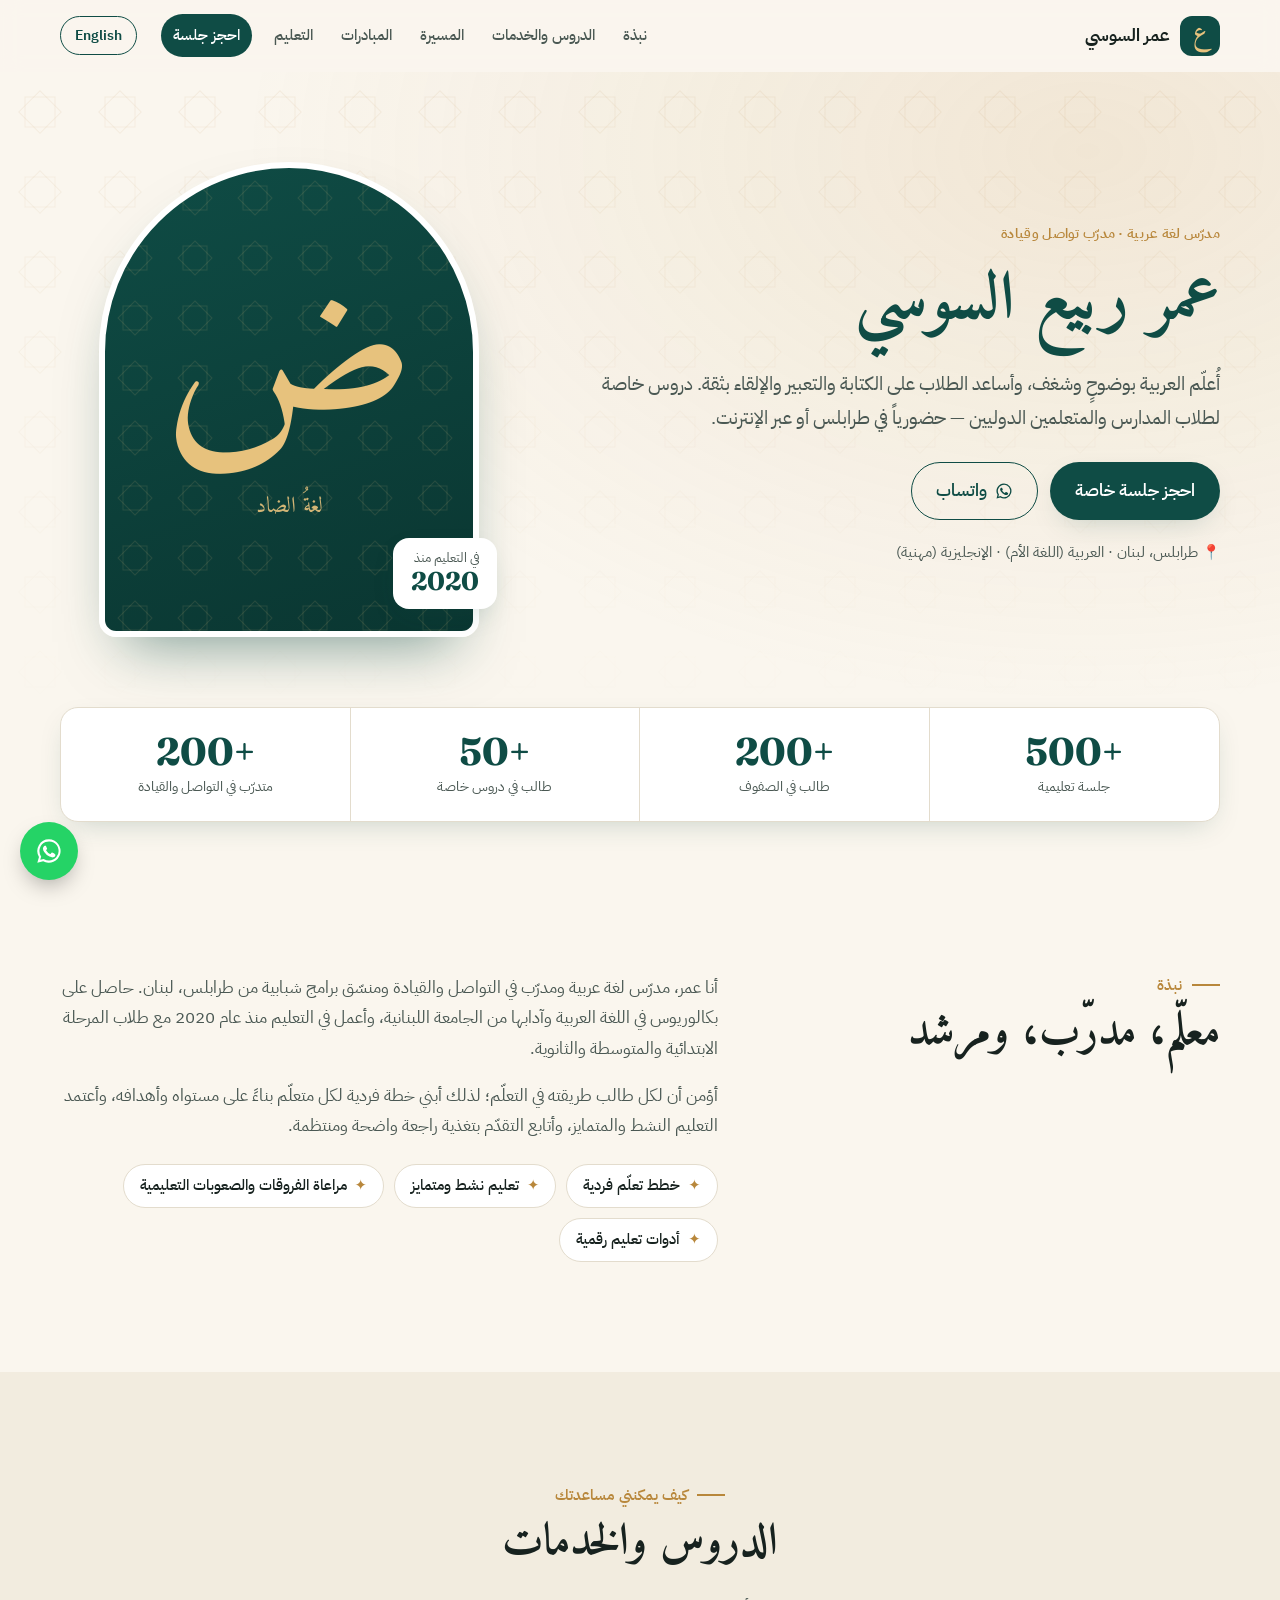
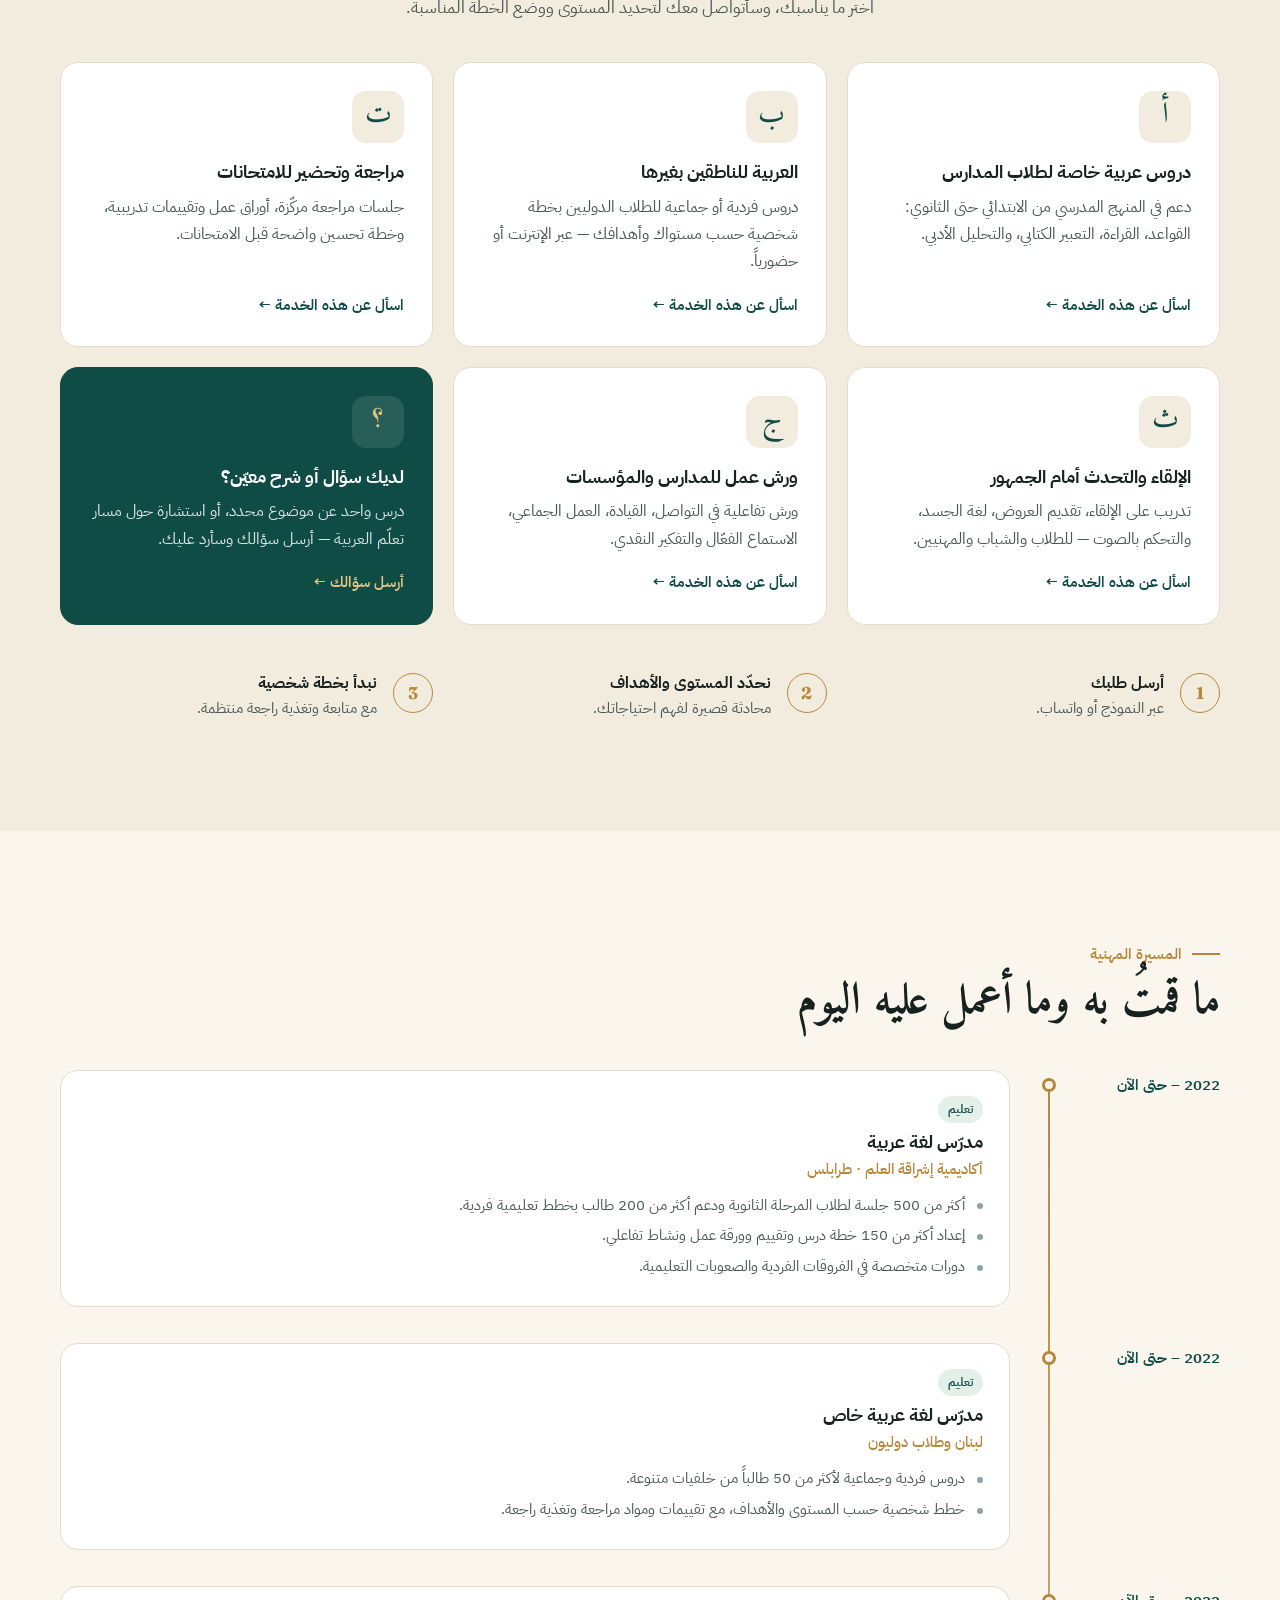
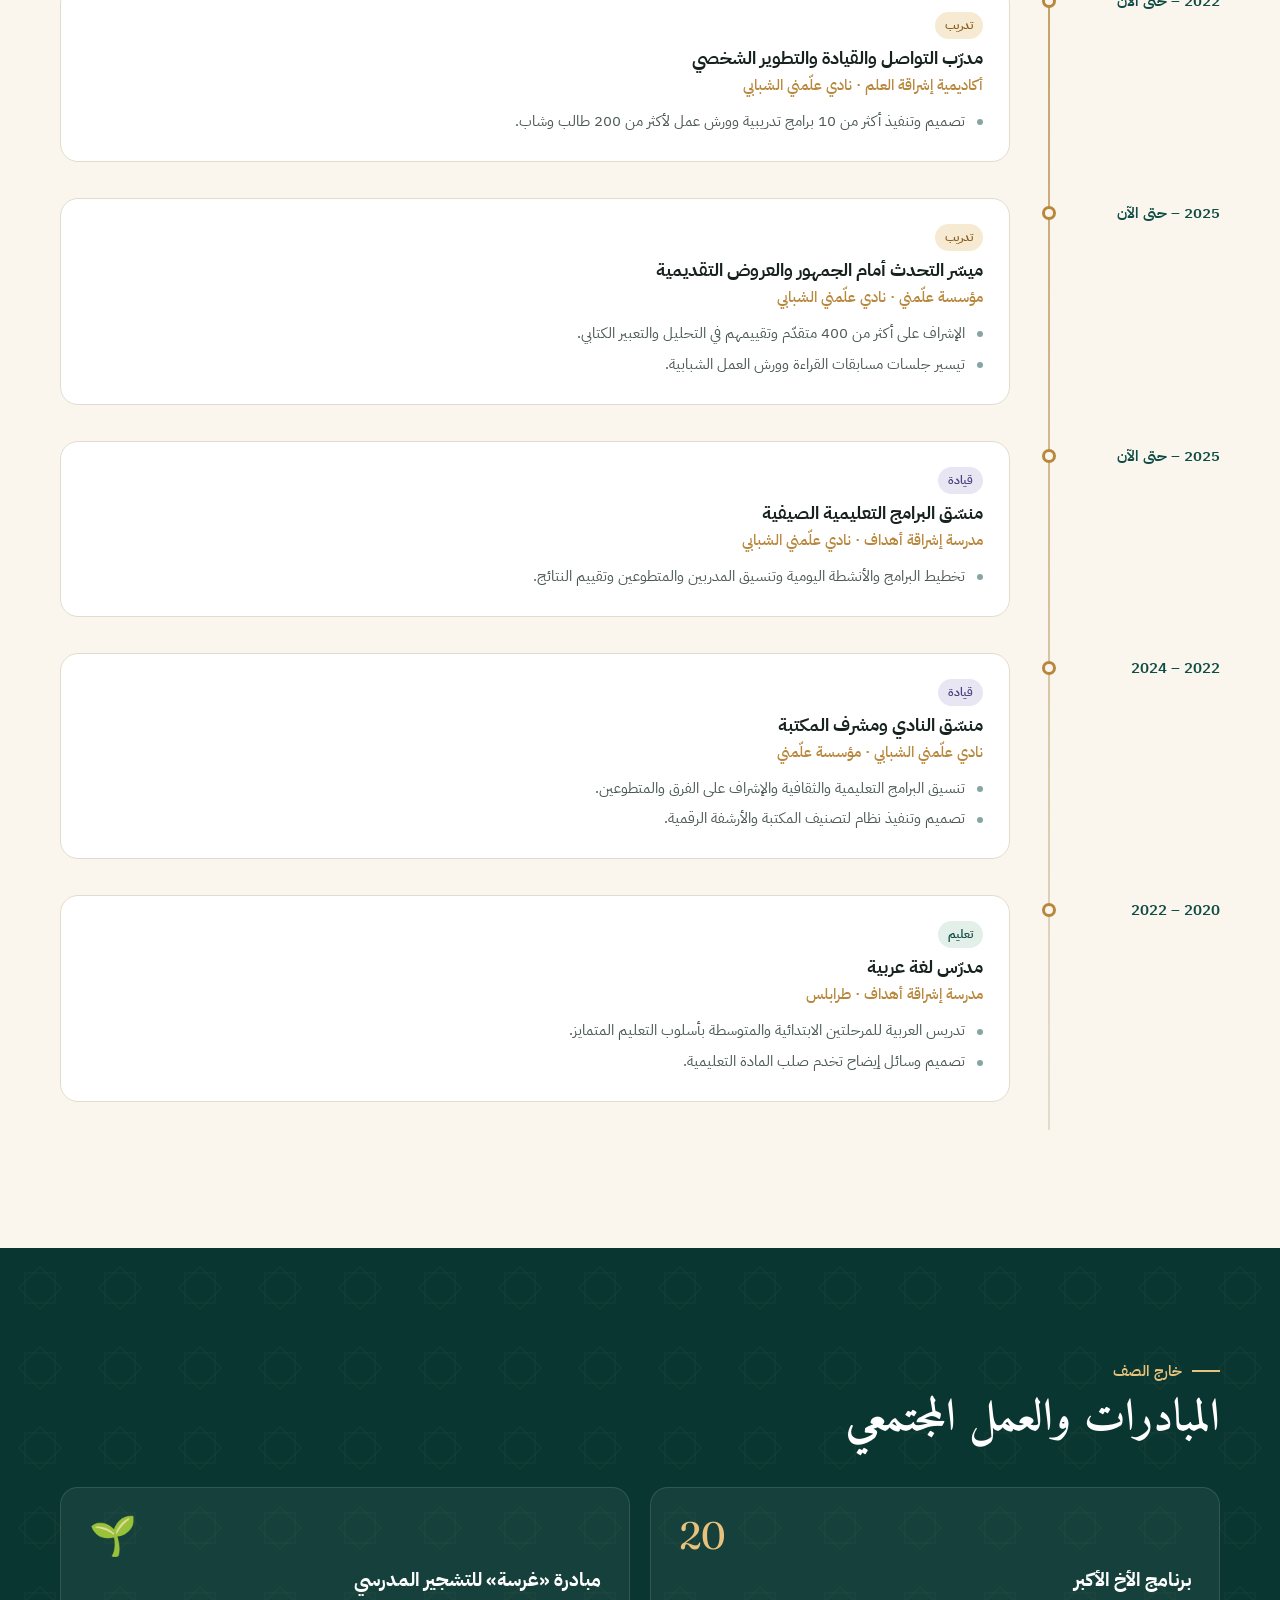
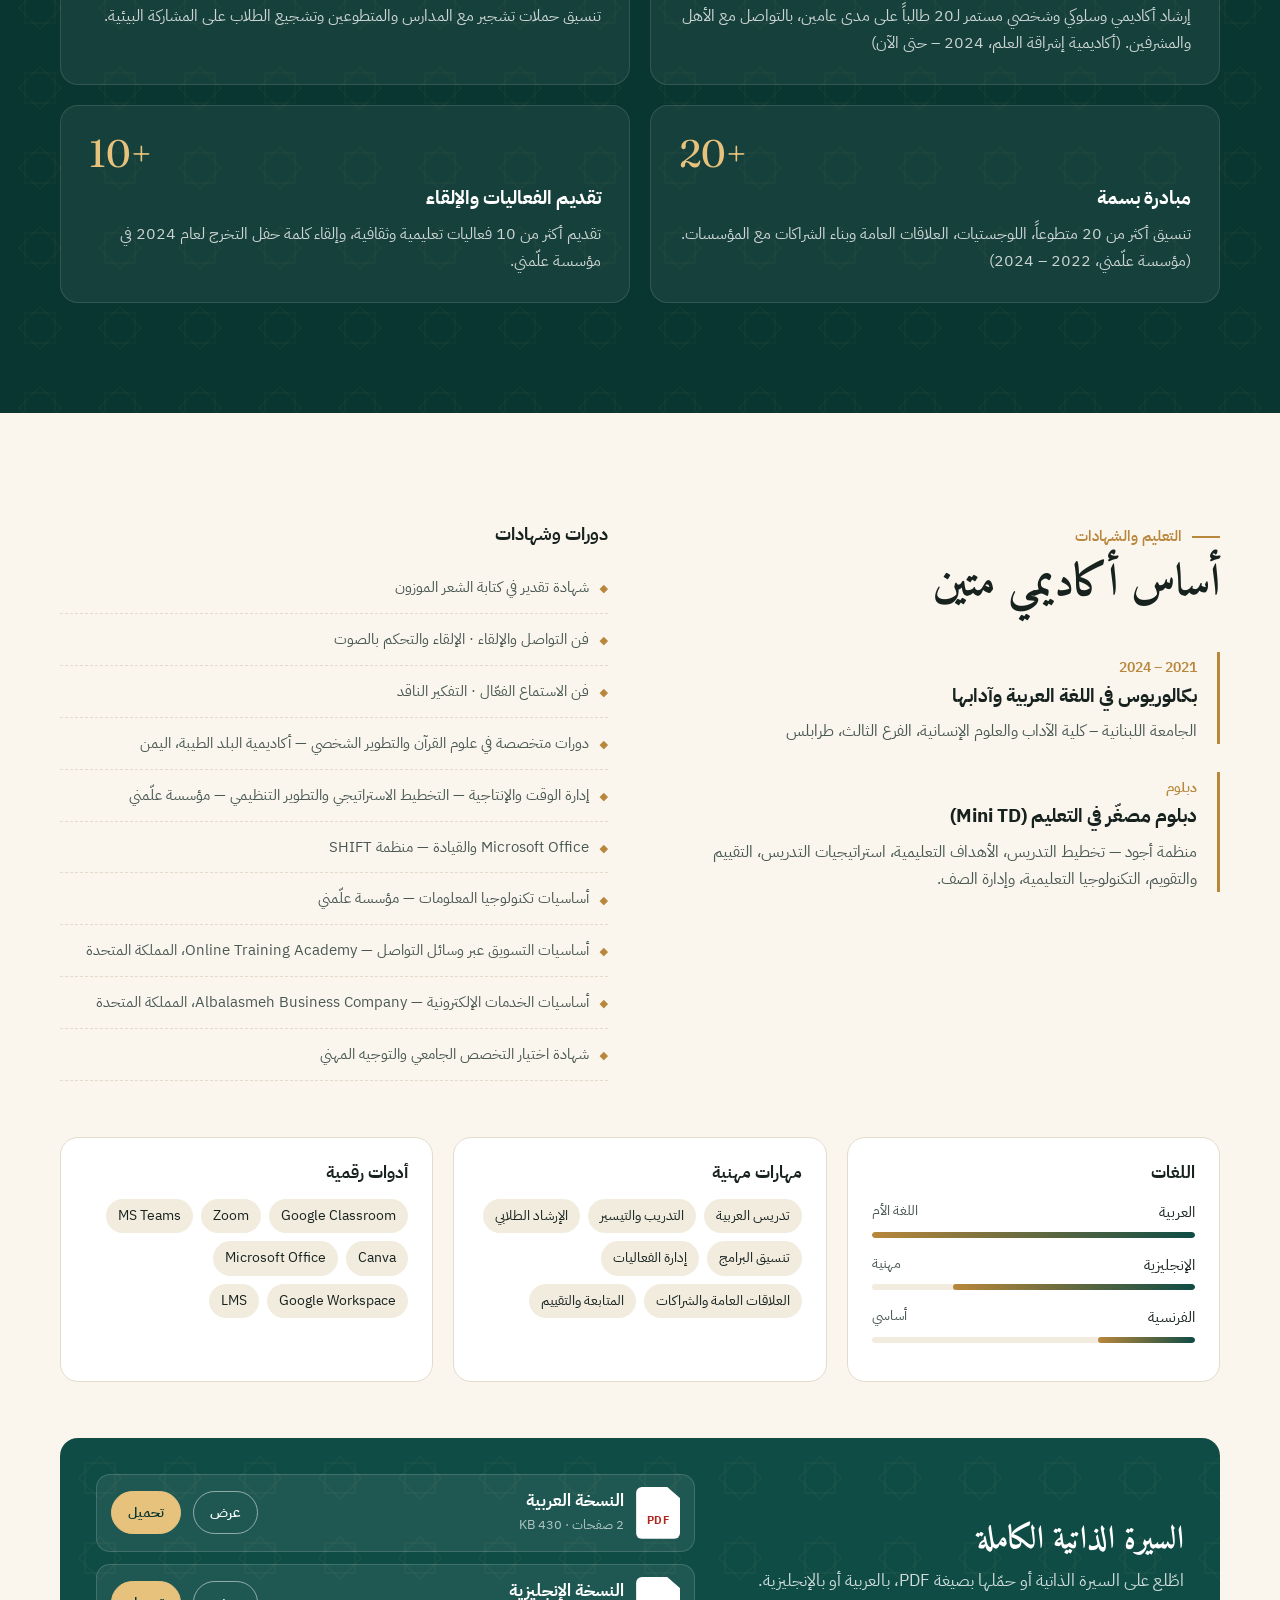
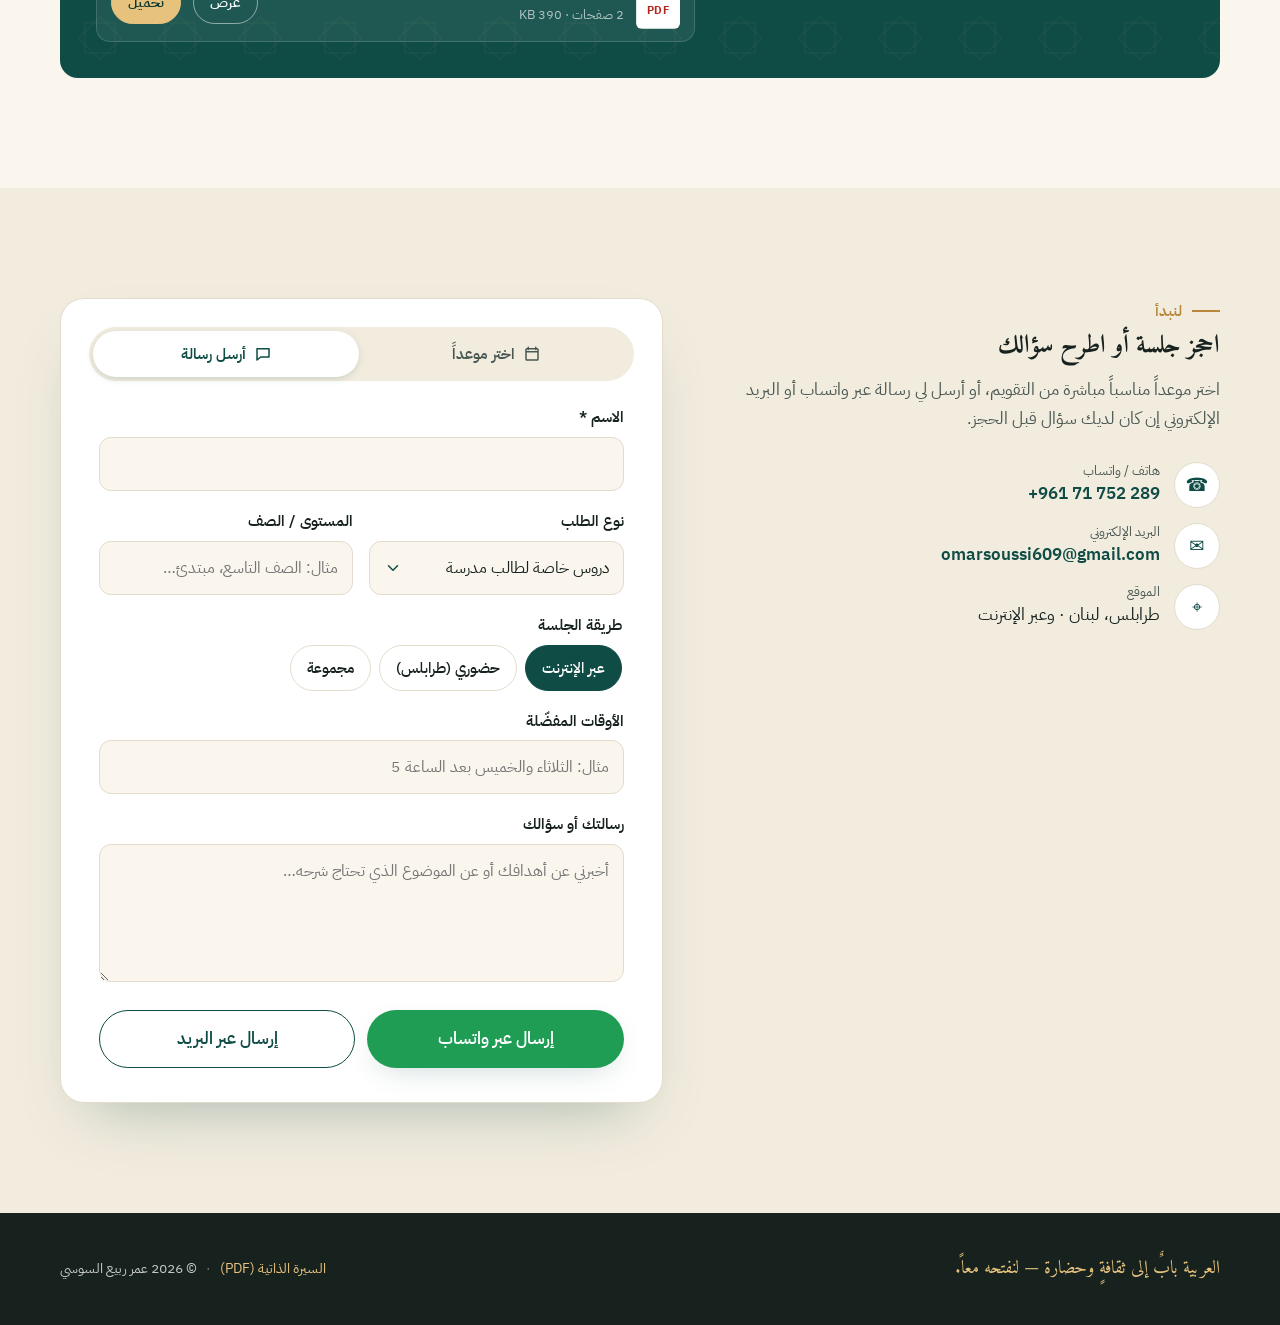
==== commit 7f3e3798: "Update portfolio: add favicon, robots.txt, sitemap; update page, styles, scripts Co-Authored-By: Cla" ====
--- a/index.html
+++ b/index.html
@@ -3,12 +3,88 @@
 <head>
   <meta charset="utf-8">
   <meta name="viewport" content="width=device-width, initial-scale=1">
-  <title>عمر ربيع السوسي | مدرّس لغة عربية</title>
-  <meta name="description" content="Omar Rabih Soussi — Arabic language teacher and communication trainer in Tripoli, Lebanon. Private Arabic lessons, in person or online.">
+  <title>عمر ربيع السوسي | مدرّس لغة عربية في طرابلس – دروس خاصة</title>
+  <meta name="description" content="عمر ربيع السوسي، مدرّس لغة عربية ومدرّب تواصل في طرابلس، لبنان. دروس عربية خاصة لطلاب المدارس والناطقين بغيرها، حضورياً أو أونلاين. Private Arabic lessons in Tripoli, Lebanon & online.">
+  <meta name="keywords" content="مدرس لغة عربية طرابلس, دروس خصوصية عربي, Arabic teacher Tripoli Lebanon, private Arabic lessons online, learn Arabic, عمر السوسي, Omar Soussi">
+  <meta name="author" content="Omar Rabih Soussi">
+  <meta name="robots" content="index, follow">
   <meta name="theme-color" content="#0f4c45">
-  <meta property="og:title" content="Omar Rabih Soussi — Arabic Language Teacher">
-  <meta property="og:description" content="Private Arabic lessons and communication coaching — Tripoli, Lebanon & online.">
-  <link rel="icon" href="data:image/svg+xml,%3Csvg xmlns='http://www.w3.org/2000/svg' viewBox='0 0 64 64'%3E%3Crect width='64' height='64' rx='14' fill='%230f4c45'/%3E%3Ctext x='32' y='44' font-size='36' text-anchor='middle' fill='%23e7c27d' font-family='serif'%3E%D8%B9%3C/text%3E%3C/svg%3E">
+  <!-- SITE URL: replace https://omarsoussi.com with the real domain once it's live -->
+  <link rel="canonical" href="https://omarsoussi.com/">
+  <link rel="alternate" hreflang="ar" href="https://omarsoussi.com/">
+  <link rel="alternate" hreflang="en" href="https://omarsoussi.com/?lang=en">
+  <link rel="alternate" hreflang="x-default" href="https://omarsoussi.com/">
+
+  <!-- Social sharing (WhatsApp, Facebook, LinkedIn, X) -->
+  <meta property="og:type" content="profile">
+  <meta property="og:site_name" content="Omar Rabih Soussi">
+  <meta property="og:title" content="عمر ربيع السوسي | Omar Rabih Soussi – Arabic Teacher">
+  <meta property="og:description" content="Private Arabic lessons for school students and international learners – Tripoli, Lebanon & online. دروس عربية خاصة حضورياً وأونلاين.">
+  <meta property="og:url" content="https://omarsoussi.com/">
+  <meta property="og:image" content="https://omarsoussi.com/assets/og-image.png">
+  <meta property="og:image:width" content="1200">
+  <meta property="og:image:height" content="630">
+  <meta property="og:image:alt" content="Omar Rabih Soussi – Arabic Language Teacher">
+  <meta property="og:locale" content="ar_LB">
+  <meta property="og:locale:alternate" content="en_US">
+  <meta property="profile:first_name" content="Omar">
+  <meta property="profile:last_name" content="Soussi">
+  <meta name="twitter:card" content="summary_large_image">
+  <meta name="twitter:title" content="Omar Rabih Soussi – Arabic Teacher">
+  <meta name="twitter:description" content="Private Arabic lessons – Tripoli, Lebanon & online.">
+  <meta name="twitter:image" content="https://omarsoussi.com/assets/og-image.png">
+
+  <link rel="icon" href="assets/favicon.svg" type="image/svg+xml">
+  <link rel="apple-touch-icon" href="assets/apple-touch-icon.png">
+
+  <!-- Structured data for Google -->
+  <script type="application/ld+json">
+  {
+    "@context": "https://schema.org",
+    "@graph": [
+      {
+        "@type": "Person",
+        "@id": "https://omarsoussi.com/#omar",
+        "name": "Omar Rabih Soussi",
+        "alternateName": "عمر ربيع السوسي",
+        "jobTitle": ["Arabic Language Teacher", "Communication & Leadership Trainer"],
+        "description": "Arabic language teacher, communication and leadership trainer, and youth program coordinator in Tripoli, Lebanon.",
+        "url": "https://omarsoussi.com/",
+        "image": "https://omarsoussi.com/assets/og-image.png",
+        "email": "mailto:omarsoussi609@gmail.com",
+        "telephone": "+96171752289",
+        "address": { "@type": "PostalAddress", "addressLocality": "Tripoli", "addressCountry": "LB" },
+        "alumniOf": { "@type": "CollegeOrUniversity", "name": "Lebanese University – Faculty of Letters and Humanities, Branch 3" },
+        "hasCredential": [
+          { "@type": "EducationalOccupationalCredential", "name": "Bachelor's Degree in Arabic Language and Literature", "credentialCategory": "degree" },
+          { "@type": "EducationalOccupationalCredential", "name": "Mini Teaching Diploma (Mini TD) – Ajwad Organization", "credentialCategory": "certificate" }
+        ],
+        "worksFor": { "@type": "EducationalOrganization", "name": "Ishraqat Al-Ilm Academy", "address": { "@type": "PostalAddress", "addressLocality": "Tripoli", "addressCountry": "LB" } },
+        "knowsLanguage": ["ar", "en", "fr"],
+        "knowsAbout": ["Arabic language", "Arabic grammar", "Arabic literature", "Teaching Arabic as a second language", "Public speaking", "Communication skills", "Leadership training"]
+      },
+      {
+        "@type": "Service",
+        "name": "Private Arabic lessons",
+        "serviceType": "Private tutoring",
+        "provider": { "@id": "https://omarsoussi.com/#omar" },
+        "areaServed": [{ "@type": "City", "name": "Tripoli, Lebanon" }, { "@type": "Place", "name": "Online" }],
+        "availableLanguage": ["ar", "en"],
+        "hasOfferCatalog": {
+          "@type": "OfferCatalog",
+          "name": "Lessons",
+          "itemListElement": [
+            { "@type": "Offer", "itemOffered": { "@type": "Service", "name": "Private Arabic lessons for school students" } },
+            { "@type": "Offer", "itemOffered": { "@type": "Service", "name": "Arabic for international learners" } },
+            { "@type": "Offer", "itemOffered": { "@type": "Service", "name": "Revision & exam preparation" } },
+            { "@type": "Offer", "itemOffered": { "@type": "Service", "name": "Public speaking coaching" } },
+            { "@type": "Offer", "itemOffered": { "@type": "Service", "name": "Workshops for schools & organizations" } }
+          ]
+        }
+      }
+    ]
+  }
+  </script>
   <link rel="preconnect" href="https://fonts.googleapis.com">
   <link rel="preconnect" href="https://fonts.gstatic.com" crossorigin>
   <link href="https://fonts.googleapis.com/css2?family=Amiri:wght@400;700&family=Fraunces:opsz,wght@9..144,500;9..144,700&family=IBM+Plex+Sans+Arabic:wght@400;500;600;700&display=swap" rel="stylesheet">
@@ -413,6 +489,35 @@
       </ul>
     </div>
   </div>
+
+  <div class="container" id="cv">
+    <div class="cv-card reveal">
+      <div class="cv-card-text">
+        <h3><span class="ar">السيرة الذاتية الكاملة</span><span class="en">Full CV</span></h3>
+        <p><span class="ar">اطّلع على السيرة الذاتية أو حمّلها بصيغة PDF، بالعربية أو بالإنجليزية.</span><span class="en">View or download the full CV as a PDF, in Arabic or English.</span></p>
+      </div>
+      <div class="cv-files">
+        <div class="cv-file">
+          <span class="cv-icon" aria-hidden="true">PDF</span>
+          <div class="cv-file-name">
+            <strong><span class="ar">النسخة العربية</span><span class="en">Arabic version</span></strong>
+            <small>2 <span class="ar">صفحات</span><span class="en">pages</span> · 430 KB</small>
+          </div>
+          <a class="cv-btn" href="assets/cv/Omar-Soussi-CV-AR.pdf" target="_blank" rel="noopener"><span class="ar">عرض</span><span class="en">View</span></a>
+          <a class="cv-btn cv-btn-solid" href="assets/cv/Omar-Soussi-CV-AR.pdf" download><span class="ar">تحميل</span><span class="en">Download</span></a>
+        </div>
+        <div class="cv-file">
+          <span class="cv-icon" aria-hidden="true">PDF</span>
+          <div class="cv-file-name">
+            <strong><span class="ar">النسخة الإنجليزية</span><span class="en">English version</span></strong>
+            <small>2 <span class="ar">صفحات</span><span class="en">pages</span> · 390 KB</small>
+          </div>
+          <a class="cv-btn" href="assets/cv/Omar-Soussi-CV-EN.pdf" target="_blank" rel="noopener"><span class="ar">عرض</span><span class="en">View</span></a>
+          <a class="cv-btn cv-btn-solid" href="assets/cv/Omar-Soussi-CV-EN.pdf" download><span class="ar">تحميل</span><span class="en">Download</span></a>
+        </div>
+      </div>
+    </div>
+  </div>
 </section>
 
 <!-- ============ BOOKING ============ -->
@@ -422,8 +527,8 @@
       <p class="kicker"><span class="ar">لنبدأ</span><span class="en">Let's start</span></p>
       <h2><span class="ar">احجز جلسة أو اطرح سؤالك</span><span class="en">Book a session or ask a question</span></h2>
       <p class="section-sub">
-        <span class="ar">املأ النموذج وسيُرسَل طلبك مباشرة عبر واتساب أو البريد الإلكتروني. سأرد عليك في أقرب وقت لتحديد الموعد المناسب.</span>
-        <span class="en">Fill in the form and your request is sent straight to me on WhatsApp or by email. I'll reply as soon as possible to find a suitable time.</span>
+        <span class="ar">اختر موعداً مناسباً مباشرة من التقويم، أو أرسل لي رسالة عبر واتساب أو البريد الإلكتروني إن كان لديك سؤال قبل الحجز.</span>
+        <span class="en">Pick a free slot straight from my calendar, or send me a message on WhatsApp or by email if you have a question before booking.</span>
       </p>
 
       <ul class="contact-list">
@@ -445,7 +550,29 @@
       </ul>
     </div>
 
-    <form class="book-form reveal" id="bookForm" novalidate>
+    <div class="book-panel reveal">
+    <div class="book-tabs" role="tablist">
+      <button type="button" role="tab" class="book-tab" id="tab-cal" aria-controls="panel-cal" aria-selected="true">
+        <svg viewBox="0 0 24 24" width="18" height="18" aria-hidden="true"><path fill="none" stroke="currentColor" stroke-width="2" stroke-linecap="round" d="M7 3v3M17 3v3M4 9h16M5 5h14a1 1 0 0 1 1 1v13a1 1 0 0 1-1 1H5a1 1 0 0 1-1-1V6a1 1 0 0 1 1-1Z"/></svg>
+        <span class="ar">اختر موعداً</span><span class="en">Pick a time</span>
+      </button>
+      <button type="button" role="tab" class="book-tab" id="tab-msg" aria-controls="bookForm" aria-selected="false">
+        <svg viewBox="0 0 24 24" width="18" height="18" aria-hidden="true"><path fill="none" stroke="currentColor" stroke-width="2" stroke-linejoin="round" d="M4 5h16v11H9l-5 4V5Z"/></svg>
+        <span class="ar">أرسل رسالة</span><span class="en">Send a message</span>
+      </button>
+    </div>
+
+    <div class="book-cal" id="panel-cal" role="tabpanel" aria-labelledby="tab-cal">
+      <div class="cal-embed" id="calEmbed"></div>
+      <div class="cal-empty" id="calEmpty" hidden>
+        <p><strong><span class="ar">الحجز عبر التقويم سيتوفّر قريباً.</span><span class="en">Online calendar booking is coming soon.</span></strong></p>
+        <p><span class="ar">في الوقت الحالي، أرسل لي رسالة وسنحدّد الموعد معاً.</span><span class="en">For now, send me a message and we'll find a time together.</span></p>
+        <button type="button" class="btn btn-primary" id="calToMsg"><span class="ar">أرسل رسالة</span><span class="en">Send a message</span></button>
+      </div>
+      <p class="cal-note"><span class="ar">بعد الحجز تصلك رسالة تأكيد على بريدك الإلكتروني مع رابط الجلسة أو العنوان.</span><span class="en">After booking you'll get a confirmation email with the session link or address.</span></p>
+    </div>
+
+    <form class="book-form" id="bookForm" role="tabpanel" aria-labelledby="tab-msg" novalidate hidden>
       <div class="field">
         <label for="f-name"><span class="ar">الاسم</span><span class="en">Your name</span> *</label>
         <input id="f-name" name="name" type="text" required autocomplete="name">
@@ -501,6 +628,7 @@
         </button>
       </div>
     </form>
+    </div>
   </div>
 </section>
 
@@ -512,7 +640,11 @@
       <span class="ar">العربية بابٌ إلى ثقافةٍ وحضارة — لنفتحه معاً.</span>
       <span class="en">Arabic is a door to a whole culture — let's open it together.</span>
     </p>
-    <p class="footer-copy">© <span id="year"></span> <span class="ar">عمر ربيع السوسي</span><span class="en">Omar Rabih Soussi</span></p>
+    <p class="footer-copy">
+      <a href="#cv" class="footer-link"><span class="ar">السيرة الذاتية (PDF)</span><span class="en">CV (PDF)</span></a>
+      <span class="sep">·</span>
+      © <span id="year"></span> <span class="ar">عمر ربيع السوسي</span><span class="en">Omar Rabih Soussi</span>
+    </p>
   </div>
 </footer>
 
--- a/styles.css
+++ b/styles.css
@@ -299,10 +299,80 @@
 .contact-list a { font-weight: 600; text-decoration: none; word-break: break-all; }
 .contact-list a[dir="ltr"] { unicode-bidi: isolate; display: inline-block; }
 
-.book-form {
-  background: #fff; border-radius: 24px; padding: clamp(22px, 4vw, 36px);
+.book-panel {
+  background: #fff; border-radius: 24px; padding: clamp(16px, 3vw, 28px);
   box-shadow: 0 30px 60px -30px rgba(15, 76, 69, .35); border: 1px solid var(--line);
-}
+  min-width: 0;
+}
+.book-tabs {
+  display: grid; grid-template-columns: 1fr 1fr; gap: 4px; padding: 4px;
+  background: var(--tint); border-radius: 999px; margin-bottom: 20px;
+}
+.book-tab {
+  display: flex; align-items: center; justify-content: center; gap: 8px;
+  border: 0; background: transparent; color: var(--ink-soft); font-weight: 600; font-size: .95rem;
+  padding: 10px 12px; border-radius: 999px; transition: background .2s, color .2s, box-shadow .2s;
+}
+.book-tab:hover { color: var(--ink); }
+.book-tab[aria-selected="true"] { background: #fff; color: var(--primary); box-shadow: 0 2px 8px -2px rgba(15, 76, 69, .25); }
+.book-tab:focus-visible { outline: 2px solid var(--primary); outline-offset: 2px; }
+.book-form { padding: 4px clamp(4px, 1.5vw, 10px) 6px; }
+.book-form[hidden], .book-cal[hidden] { display: none; }
+
+.cal-embed { min-height: 0; border-radius: 16px; overflow: hidden; }
+.cal-embed.loaded { min-height: 680px; }
+.cal-embed .calendly-inline-widget { min-width: 280px; height: 680px; }
+.cal-loading { display: grid; place-items: center; height: 300px; color: var(--ink-soft); font-size: .95rem; }
+.cal-loading::before {
+  content: ""; width: 28px; height: 28px; border-radius: 50%; margin-bottom: 10px;
+  border: 3px solid var(--line); border-top-color: var(--primary); animation: spin 0.9s linear infinite;
+}
+@keyframes spin { to { transform: rotate(360deg); } }
+.cal-empty {
+  text-align: center; padding: 40px 20px; border: 1.5px dashed var(--line); border-radius: 16px; background: var(--paper);
+}
+.cal-empty p { color: var(--ink-soft); }
+.cal-empty strong { color: var(--ink); }
+.cal-note { font-size: .85rem; color: var(--ink-soft); margin: 14px 4px 0; text-align: center; }
+
+/* CV card */
+.cv-card {
+  margin-top: 56px; display: grid; grid-template-columns: 1fr 1.3fr; gap: 28px; align-items: center;
+  background: var(--primary); color: #fff; border-radius: var(--radius); padding: clamp(22px, 4vw, 36px);
+  position: relative; overflow: hidden;
+}
+.cv-card::before {
+  content: ""; position: absolute; inset: 0; pointer-events: none; opacity: .6;
+  background-image: url("data:image/svg+xml,%3Csvg xmlns='http://www.w3.org/2000/svg' width='80' height='80' viewBox='0 0 80 80'%3E%3Cg fill='none' stroke='%23e7c27d' stroke-opacity='.1'%3E%3Crect x='25' y='25' width='30' height='30'/%3E%3Crect x='25' y='25' width='30' height='30' transform='rotate(45 40 40)'/%3E%3C/g%3E%3C/svg%3E");
+}
+.cv-card > * { position: relative; }
+.cv-card h3 { color: #fff; font-family: var(--font-display); font-size: clamp(1.5rem, 3vw, 2rem); margin-bottom: 6px; }
+.cv-card p { color: rgba(255,255,255,.8); margin: 0; }
+.cv-files { display: grid; gap: 12px; }
+.cv-file {
+  display: flex; align-items: center; gap: 12px; flex-wrap: wrap;
+  background: rgba(255,255,255,.07); border: 1px solid rgba(255,255,255,.15); border-radius: 14px; padding: 12px 14px;
+}
+.cv-icon {
+  flex: none; width: 44px; height: 52px; border-radius: 6px; background: #fff; color: #b3261e;
+  display: grid; place-items: end center; padding-bottom: 8px; font-size: .7rem; font-weight: 700; letter-spacing: .05em;
+  clip-path: polygon(0 0, 70% 0, 100% 22%, 100% 100%, 0 100%);
+}
+.cv-file-name { flex: 1; min-width: 120px; line-height: 1.35; }
+.cv-file-name strong { display: block; color: #fff; }
+.cv-file-name small { color: rgba(255,255,255,.65); font-size: .82rem; }
+.cv-btn {
+  display: inline-flex; align-items: center; justify-content: center; min-height: 40px; padding: 8px 16px;
+  border-radius: 999px; border: 1.5px solid rgba(255,255,255,.5); color: #fff; text-decoration: none;
+  font-weight: 600; font-size: .9rem; transition: background .2s, border-color .2s;
+}
+.cv-btn:hover { background: rgba(255,255,255,.1); border-color: #fff; }
+.cv-btn-solid { background: var(--gold-light); border-color: var(--gold-light); color: var(--primary-dark); }
+.cv-btn-solid:hover { background: #f0d29a; border-color: #f0d29a; }
+
+.footer-link { color: var(--gold-light); text-decoration: none; }
+.footer-link:hover { text-decoration: underline; }
+.sep { margin: 0 6px; opacity: .5; }
 .field { margin-bottom: 18px; border: 0; padding: 0; min-width: 0; }
 .field-row { display: grid; grid-template-columns: 1fr 1fr; gap: 16px; }
 .field label, .field legend { display: block; font-weight: 600; font-size: .92rem; margin-bottom: 6px; padding: 0; }
@@ -438,6 +508,7 @@
 
   .about-grid, .edu-grid, .book-grid { grid-template-columns: 1fr; }
   .about-grid .section-head, .book-intro { margin-bottom: 0; }
+  .cv-card { grid-template-columns: 1fr; }
   .steps { grid-template-columns: 1fr; gap: 16px; }
 
   .timeline::before { inset-inline-start: 6px; }
@@ -458,6 +529,12 @@
   .stats li { padding: 18px 10px; }
   .footer-inner { flex-direction: column; text-align: center; }
   .wa-float { width: 52px; height: 52px; bottom: 16px; inset-inline-end: 16px; }
+  .book-panel { padding: 12px; border-radius: 20px; }
+  .book-tab { font-size: .88rem; padding: 10px 8px; }
+  .cal-embed.loaded { min-height: 760px; }
+  .cal-embed .calendly-inline-widget { height: 760px; }
+  .cv-file-name { flex-basis: calc(100% - 60px); }
+  .cv-btn { flex: 1; }
 
   /* select becomes a bottom sheet */
   .cselect-backdrop { display: block; }
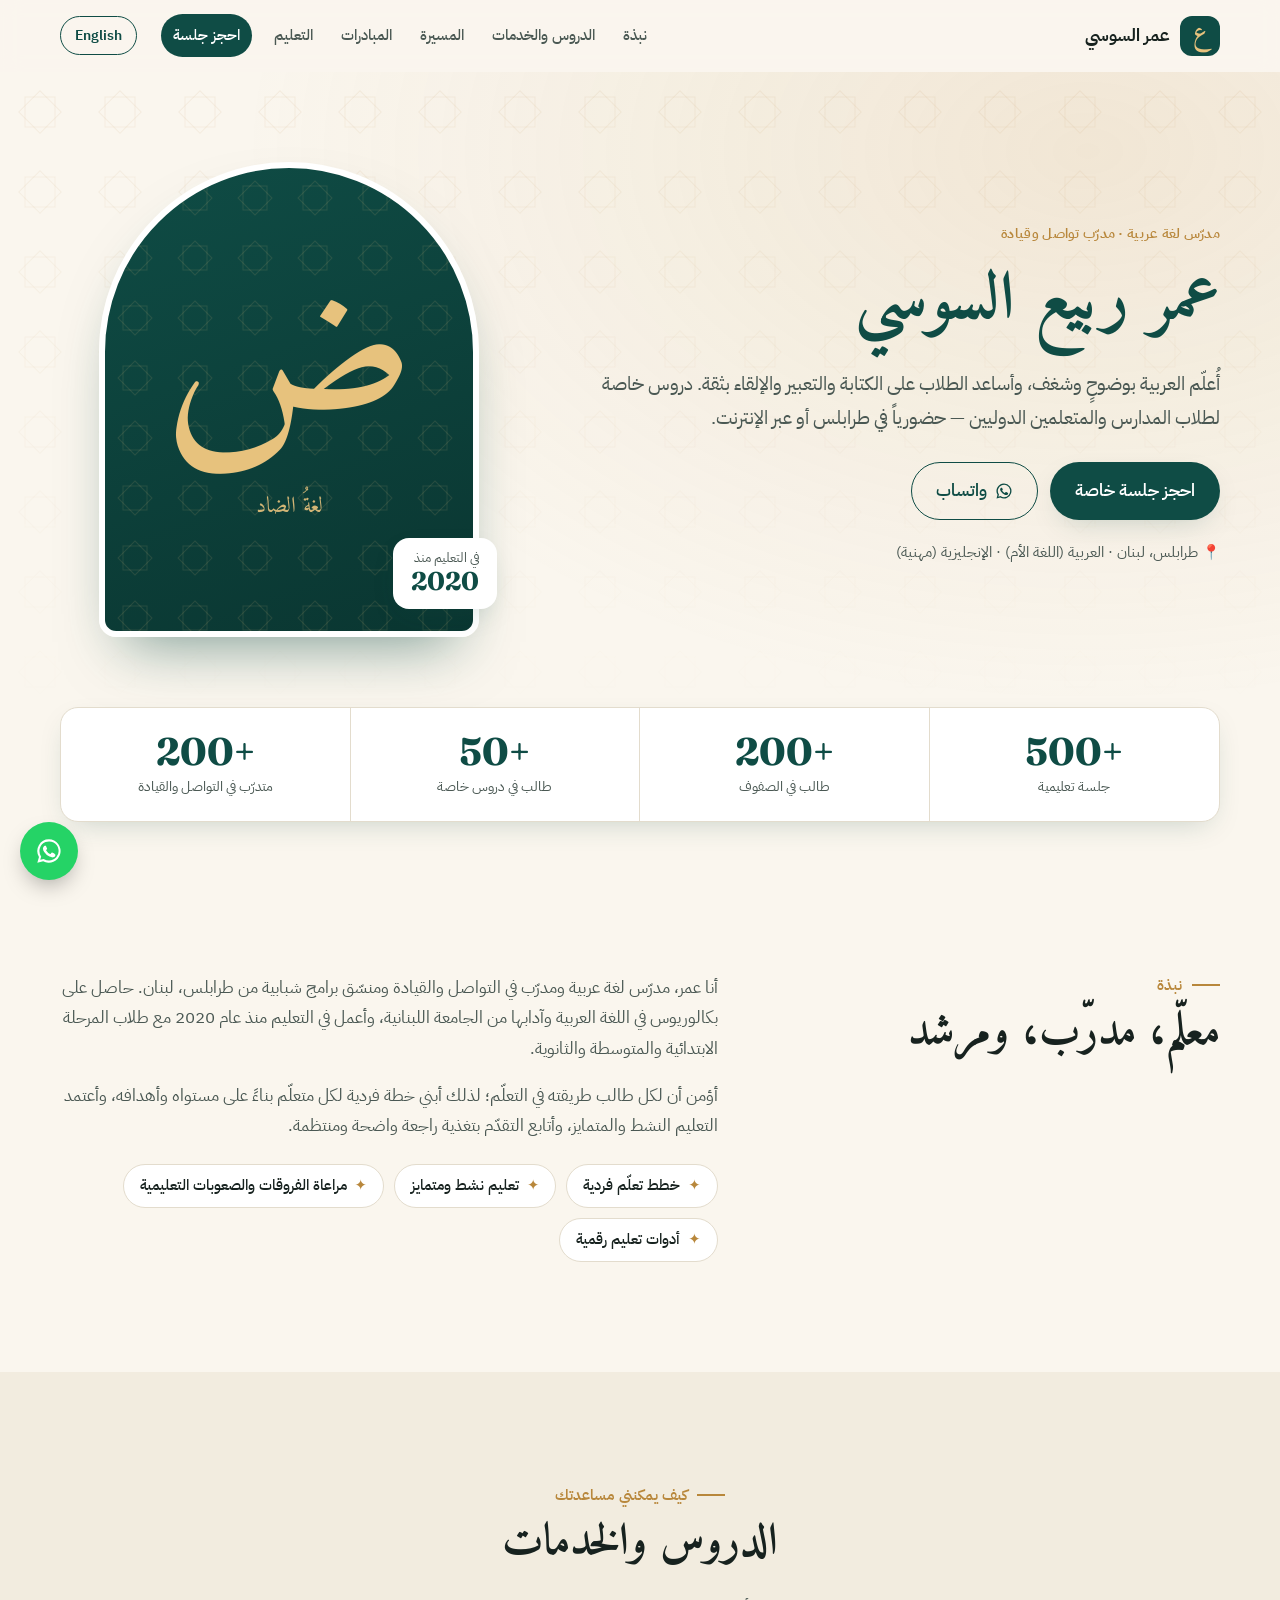
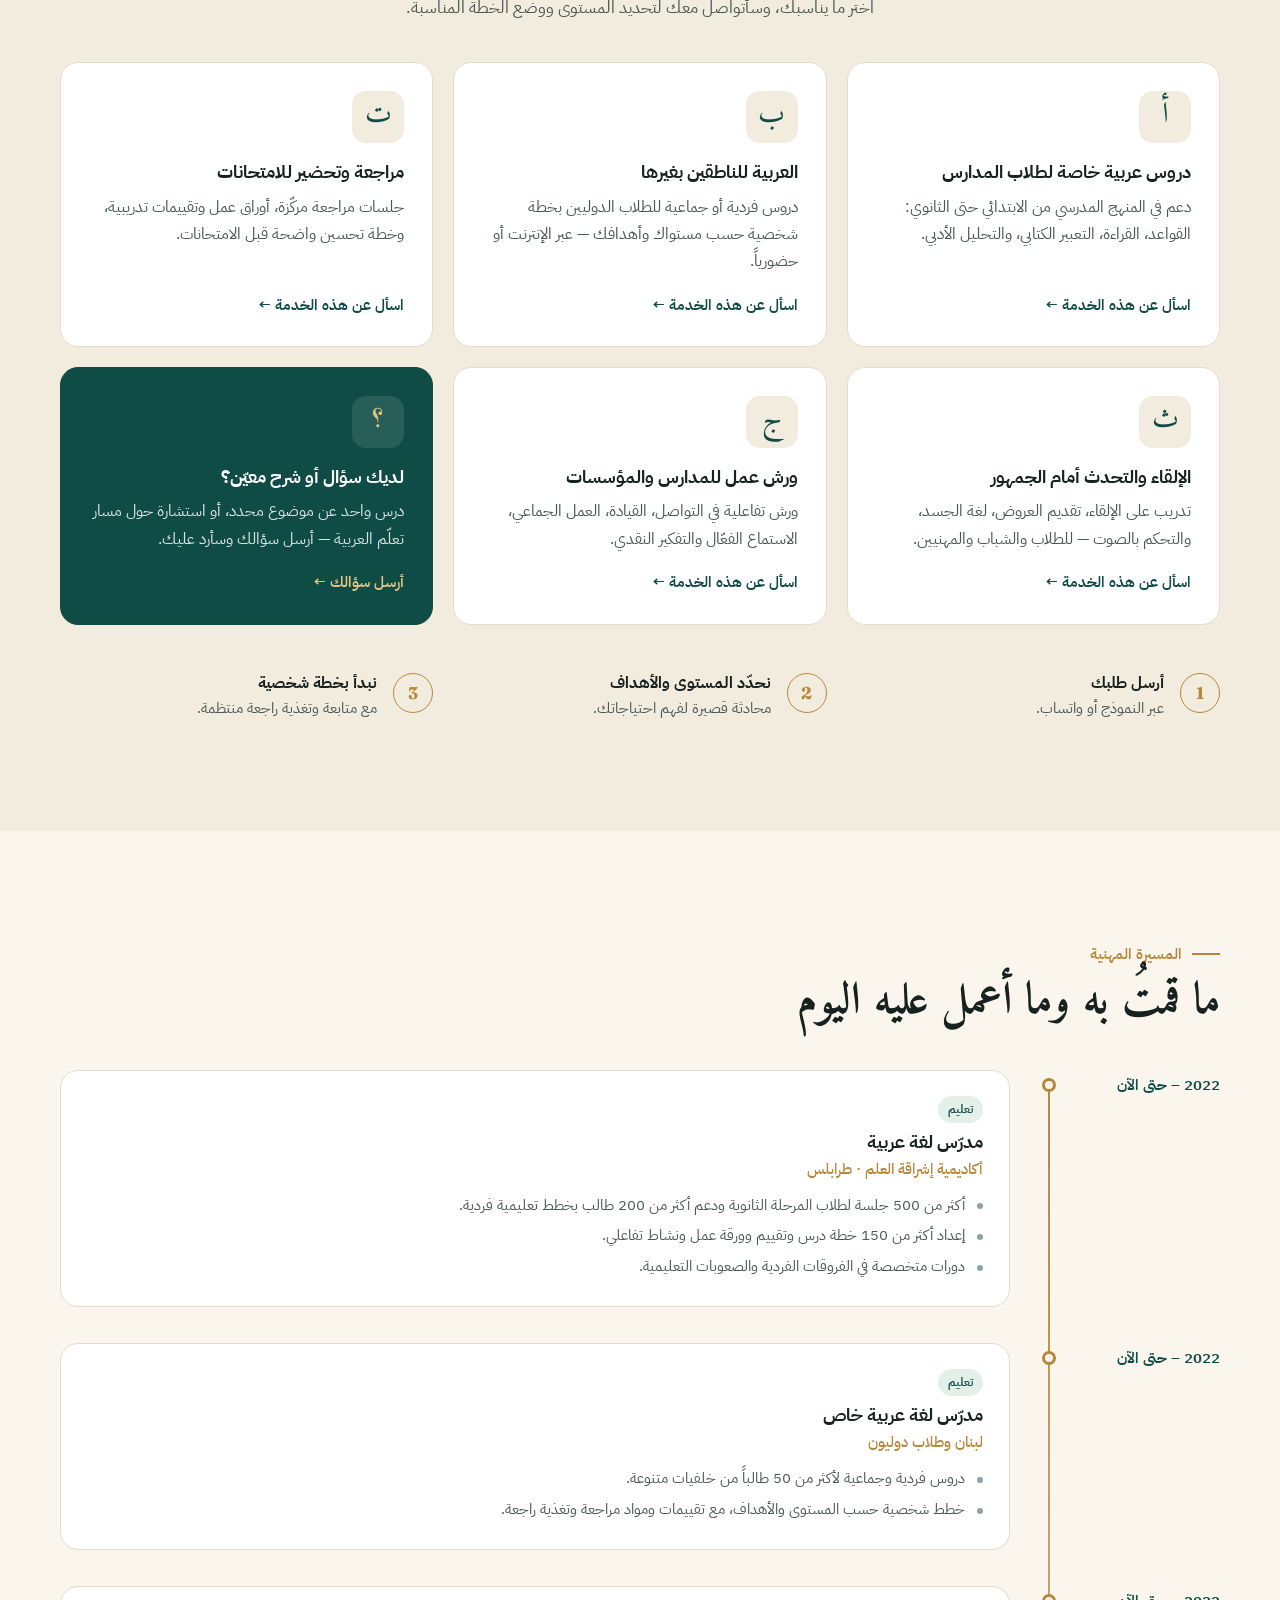
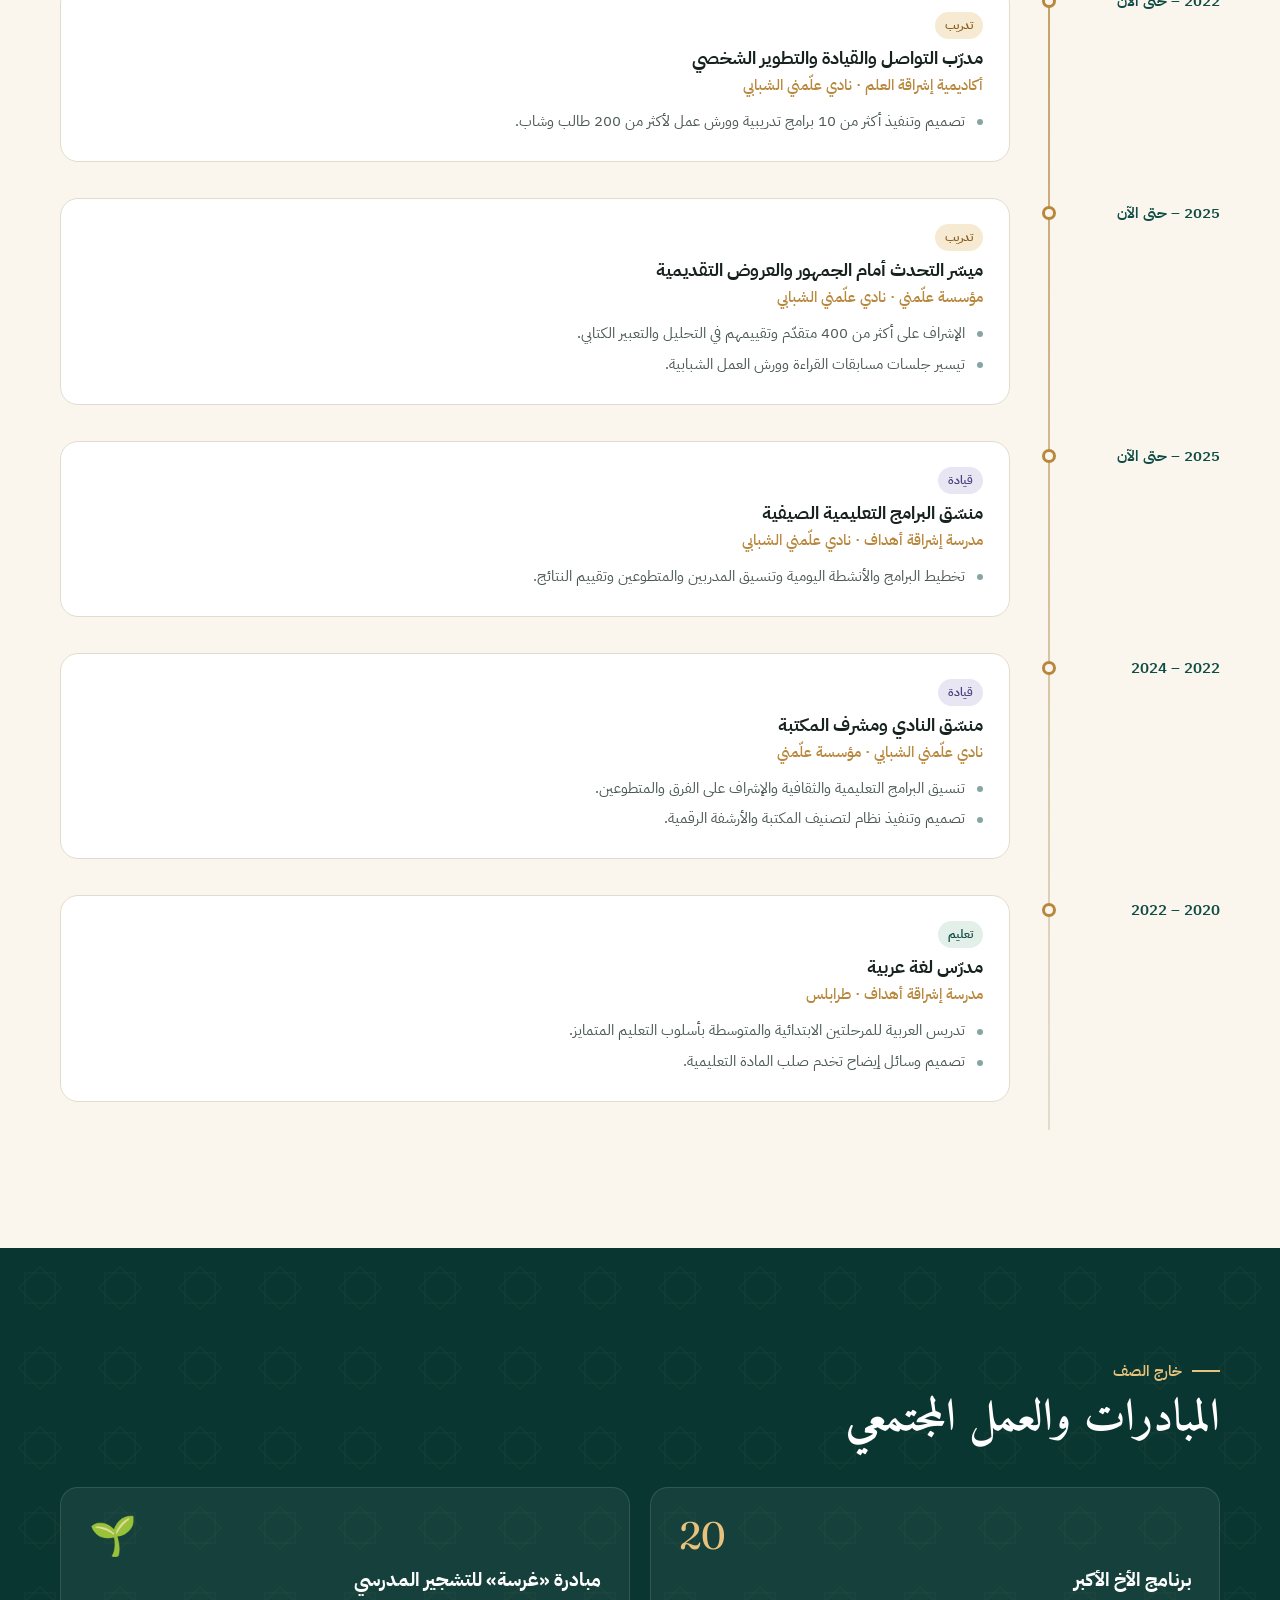
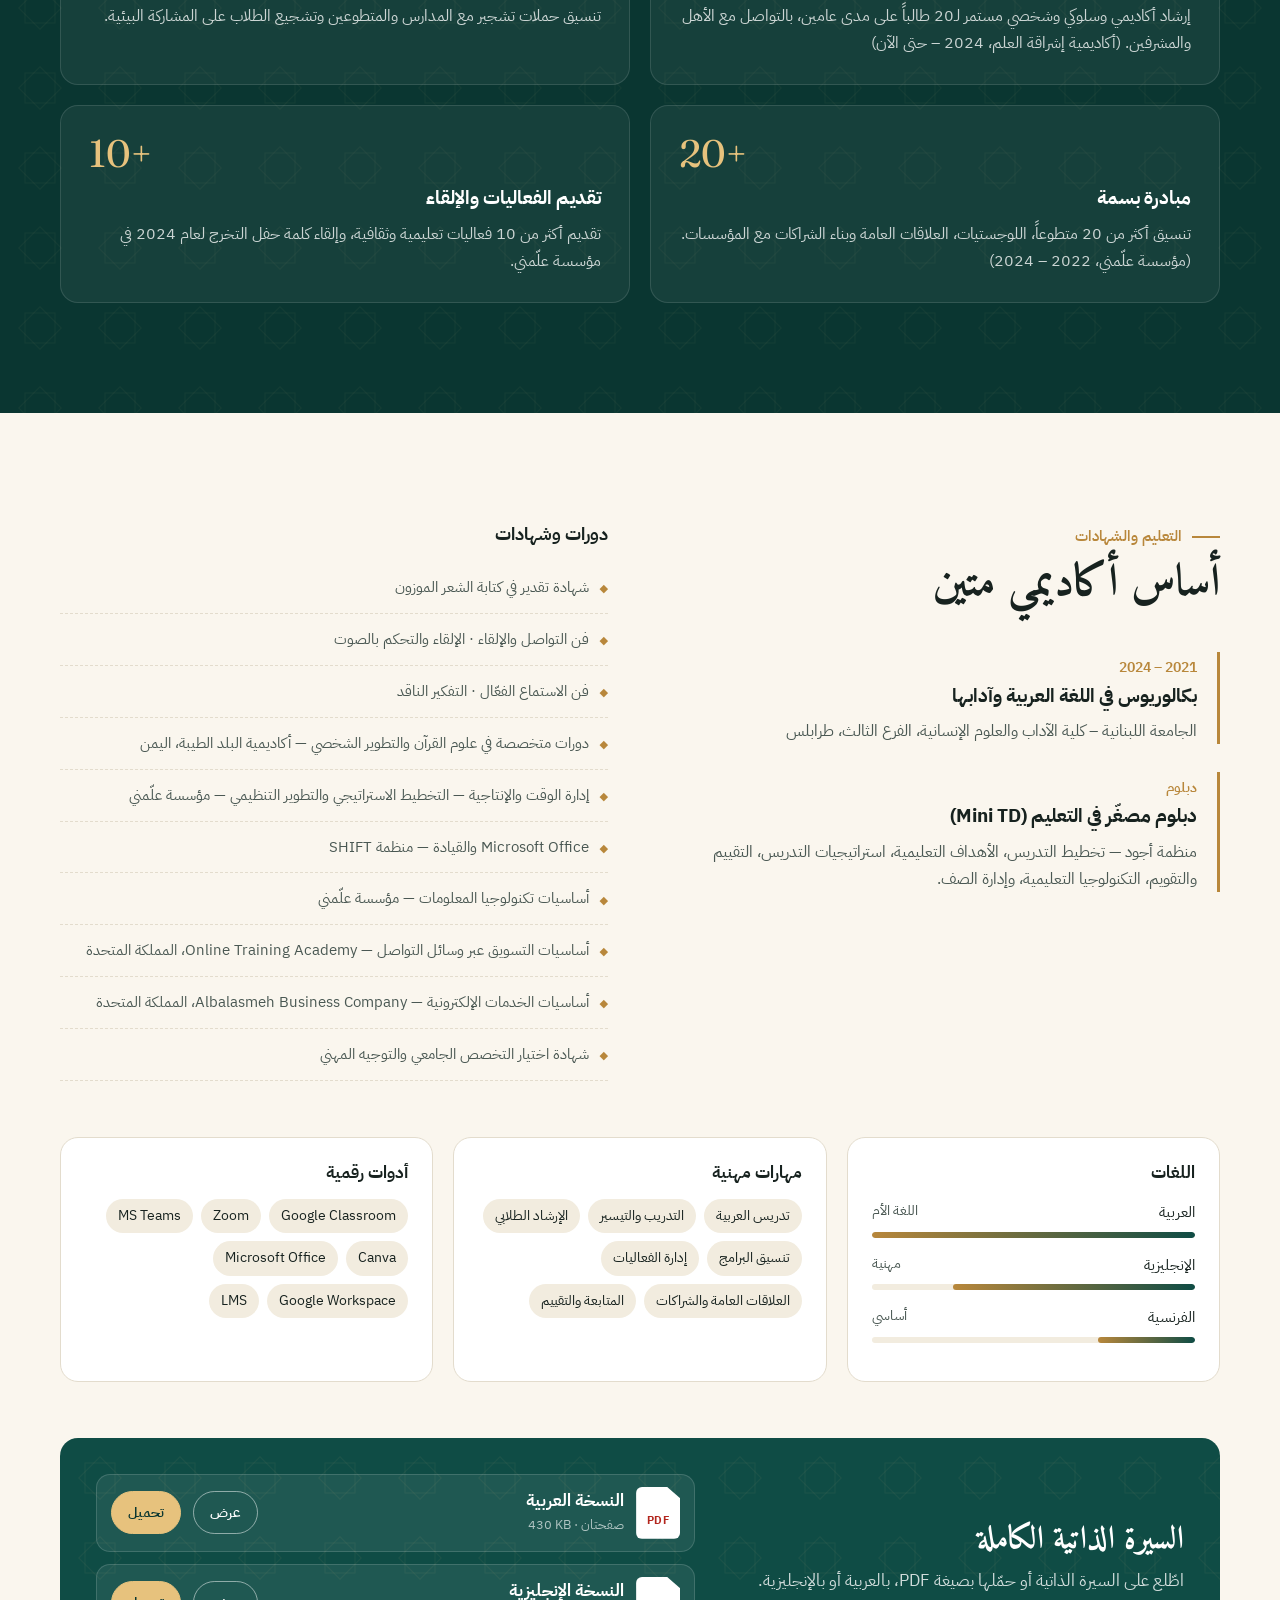
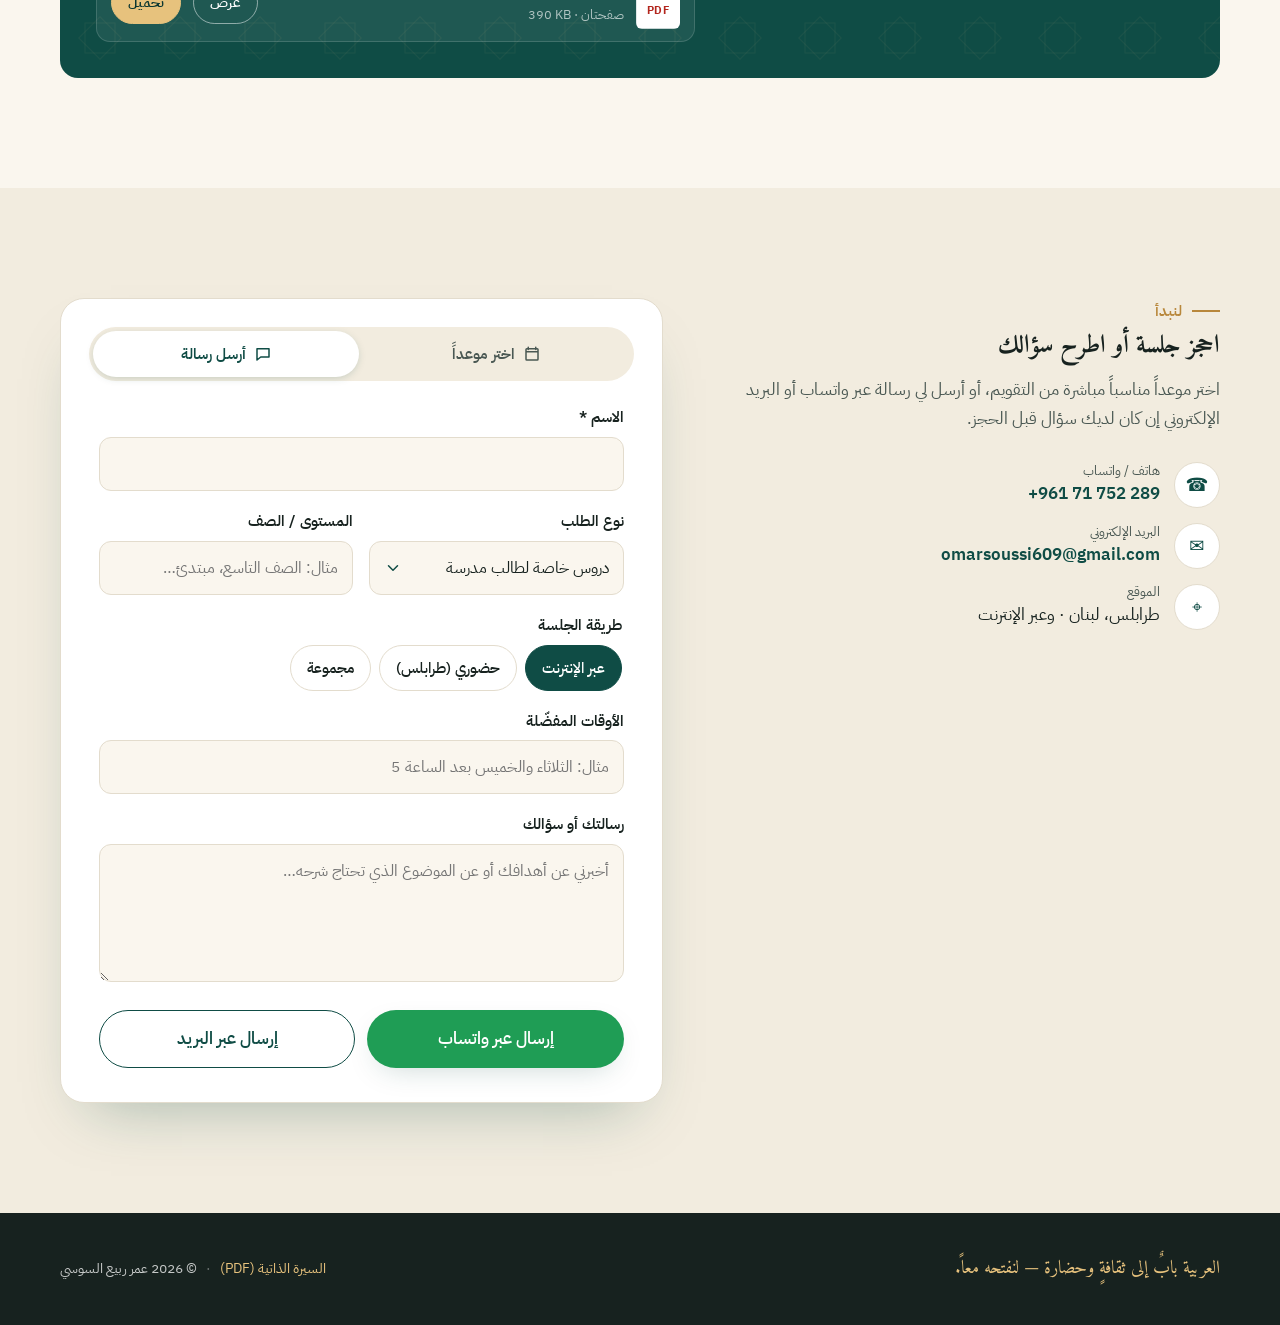
==== commit d40e872a: "k" ====
--- a/index.html
+++ b/index.html
@@ -501,7 +501,7 @@
           <span class="cv-icon" aria-hidden="true">PDF</span>
           <div class="cv-file-name">
             <strong><span class="ar">النسخة العربية</span><span class="en">Arabic version</span></strong>
-            <small>2 <span class="ar">صفحات</span><span class="en">pages</span> · 430 KB</small>
+            <small><span class="ar">صفحتان</span><span class="en">2 pages</span> · <bdi dir="ltr">430 KB</bdi></small>
           </div>
           <a class="cv-btn" href="assets/cv/Omar-Soussi-CV-AR.pdf" target="_blank" rel="noopener"><span class="ar">عرض</span><span class="en">View</span></a>
           <a class="cv-btn cv-btn-solid" href="assets/cv/Omar-Soussi-CV-AR.pdf" download><span class="ar">تحميل</span><span class="en">Download</span></a>
@@ -510,7 +510,7 @@
           <span class="cv-icon" aria-hidden="true">PDF</span>
           <div class="cv-file-name">
             <strong><span class="ar">النسخة الإنجليزية</span><span class="en">English version</span></strong>
-            <small>2 <span class="ar">صفحات</span><span class="en">pages</span> · 390 KB</small>
+            <small><span class="ar">صفحتان</span><span class="en">2 pages</span> · <bdi dir="ltr">390 KB</bdi></small>
           </div>
           <a class="cv-btn" href="assets/cv/Omar-Soussi-CV-EN.pdf" target="_blank" rel="noopener"><span class="ar">عرض</span><span class="en">View</span></a>
           <a class="cv-btn cv-btn-solid" href="assets/cv/Omar-Soussi-CV-EN.pdf" download><span class="ar">تحميل</span><span class="en">Download</span></a>
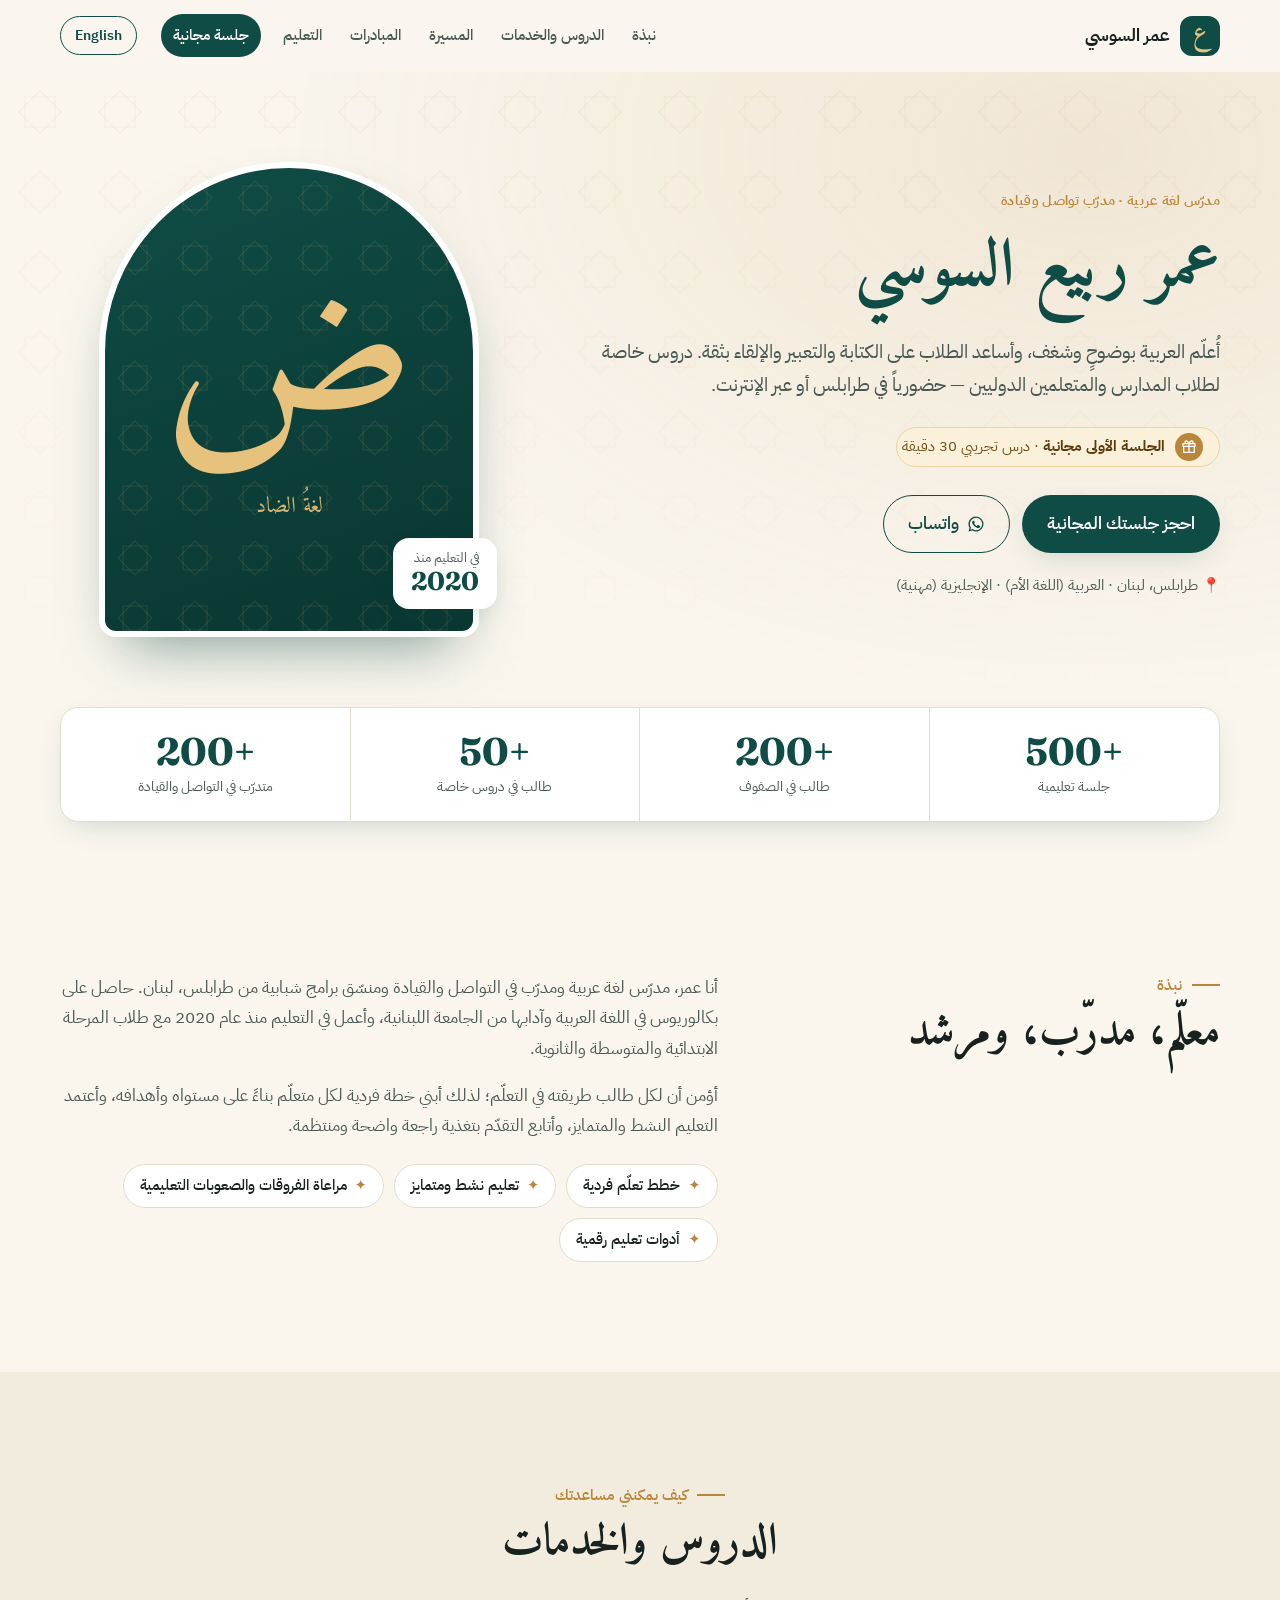
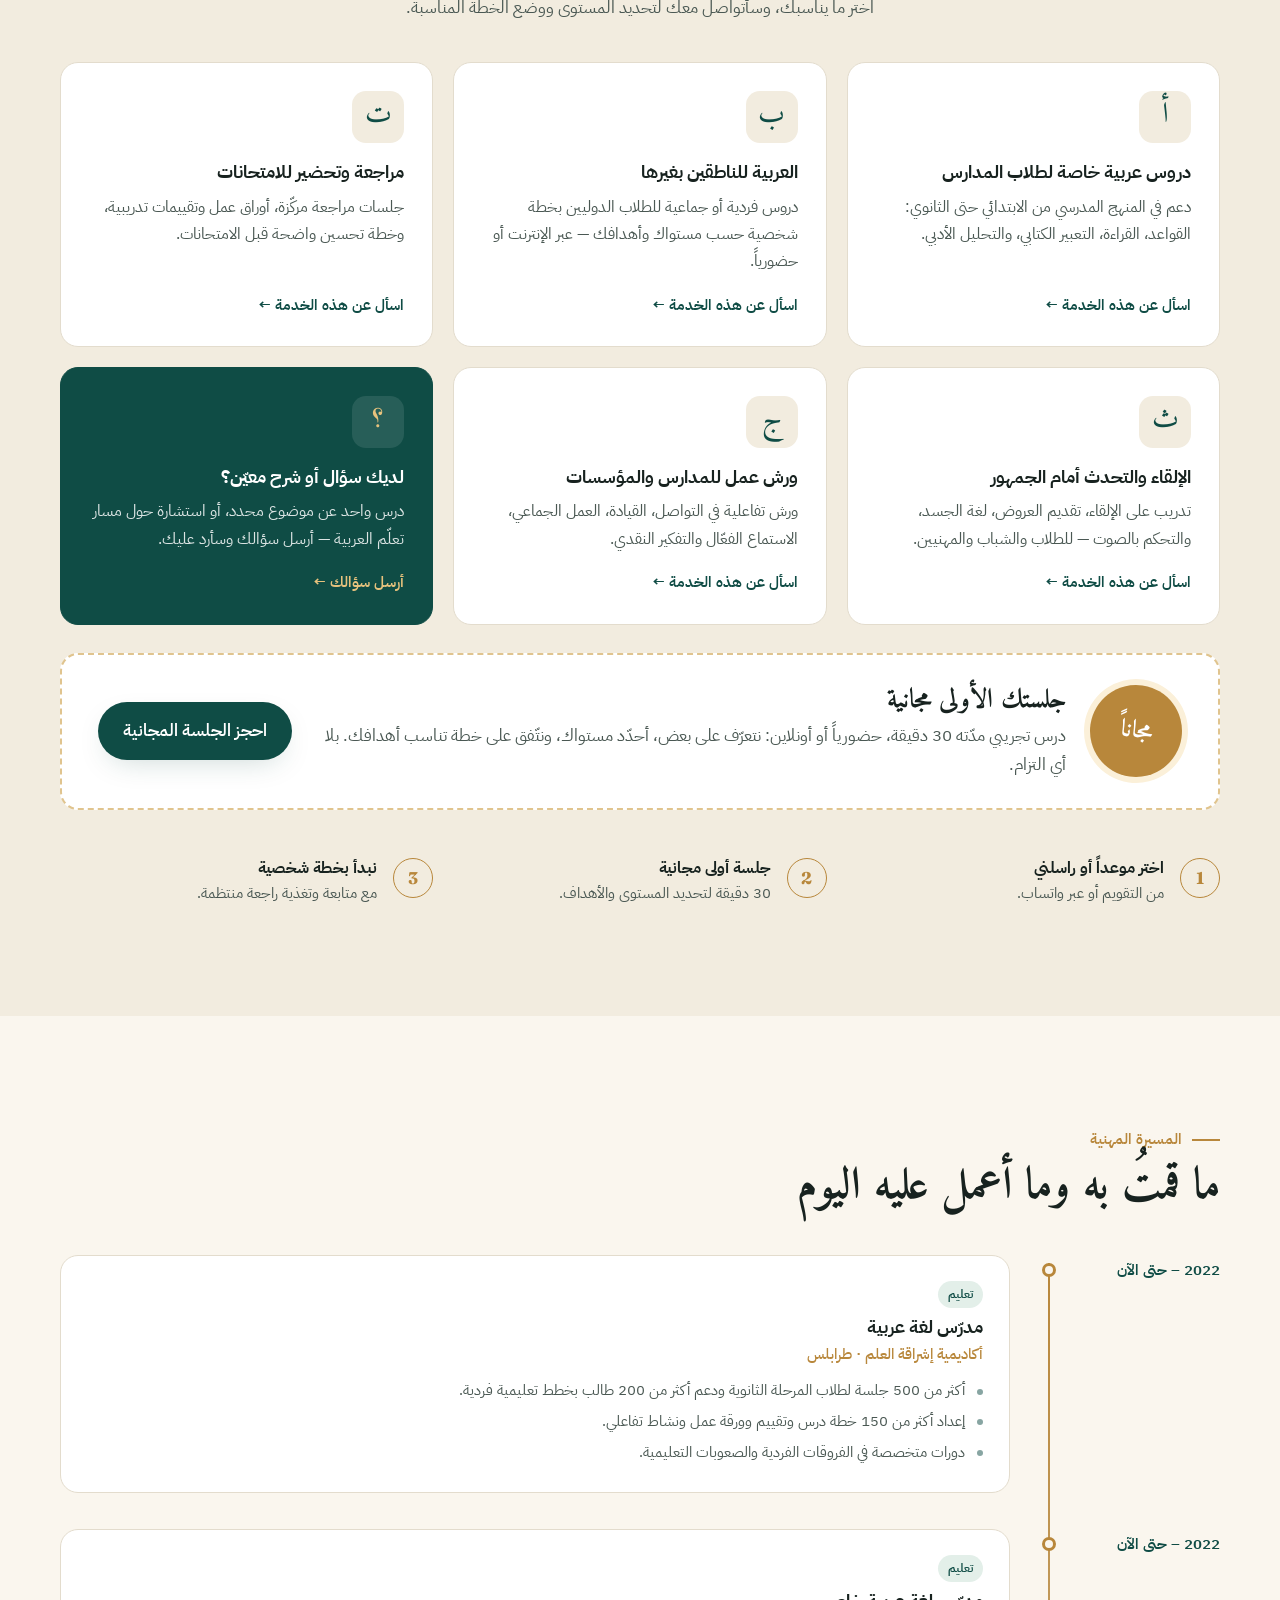
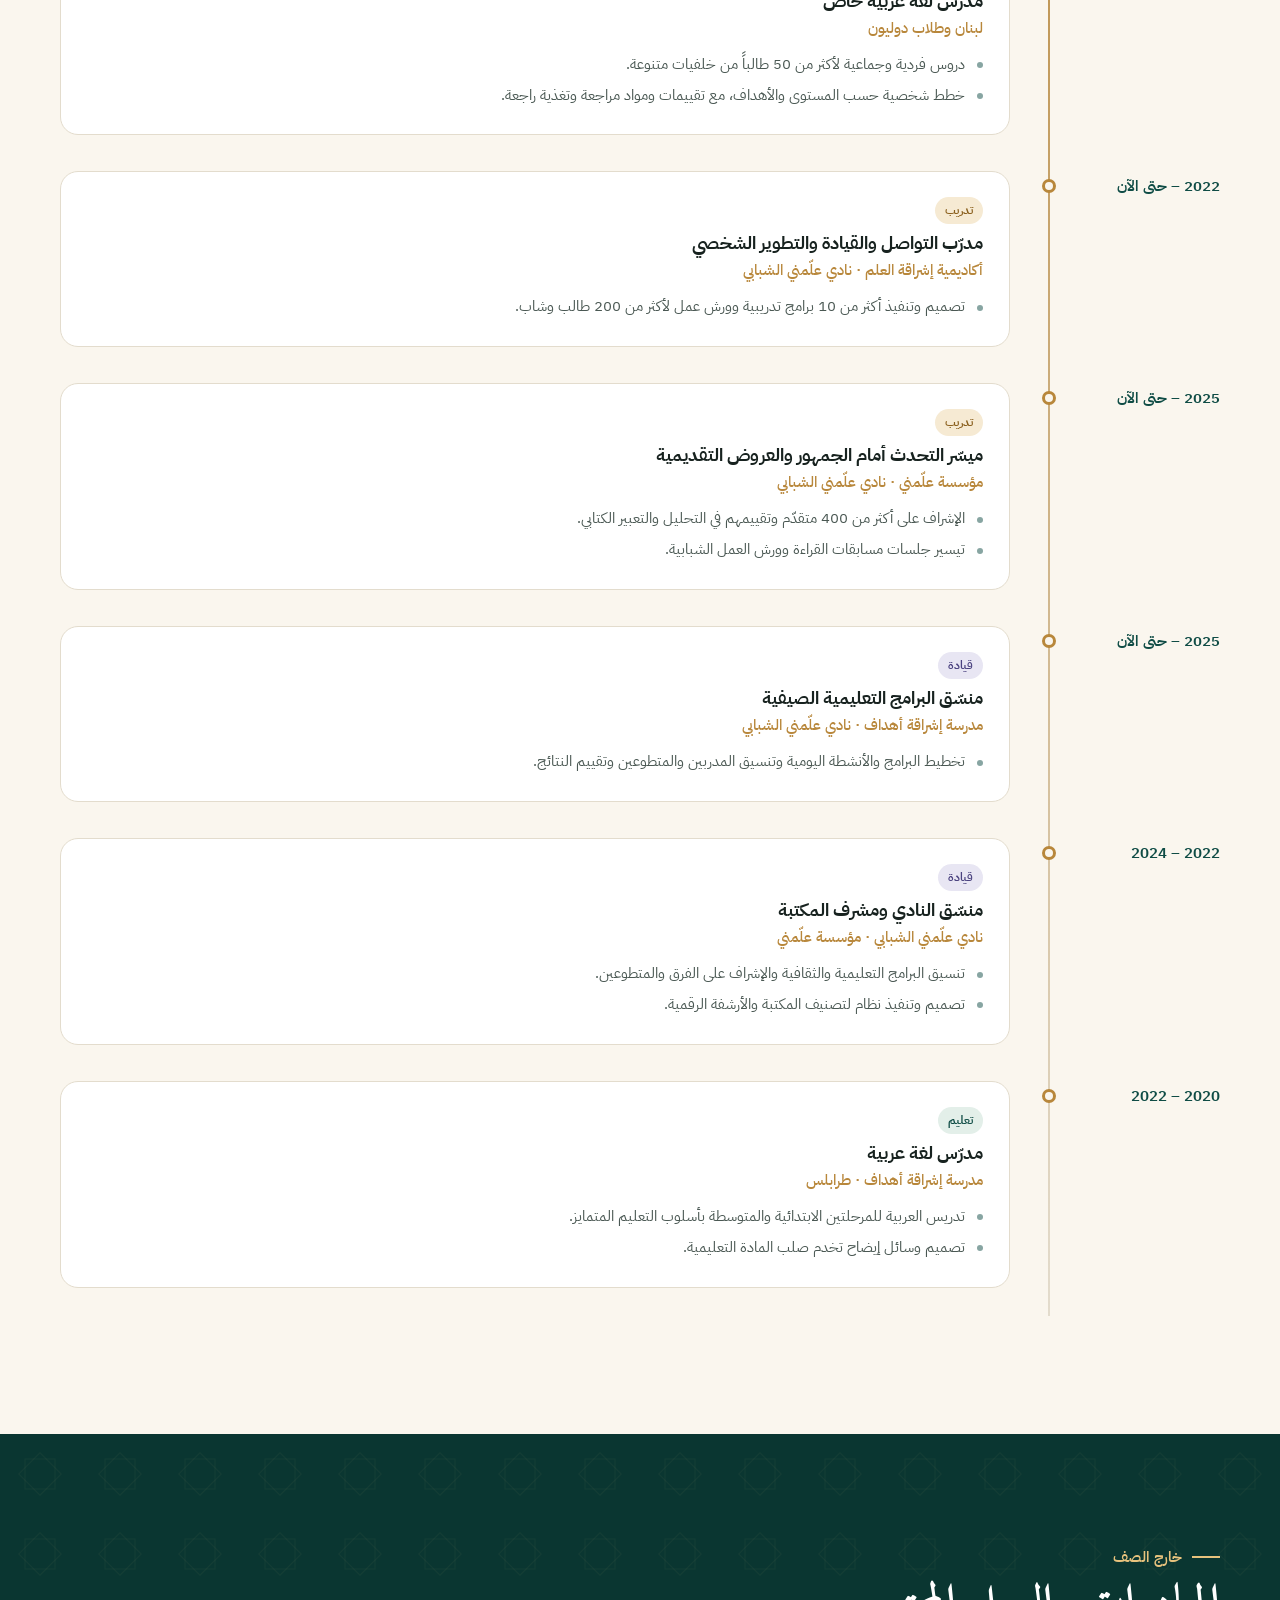
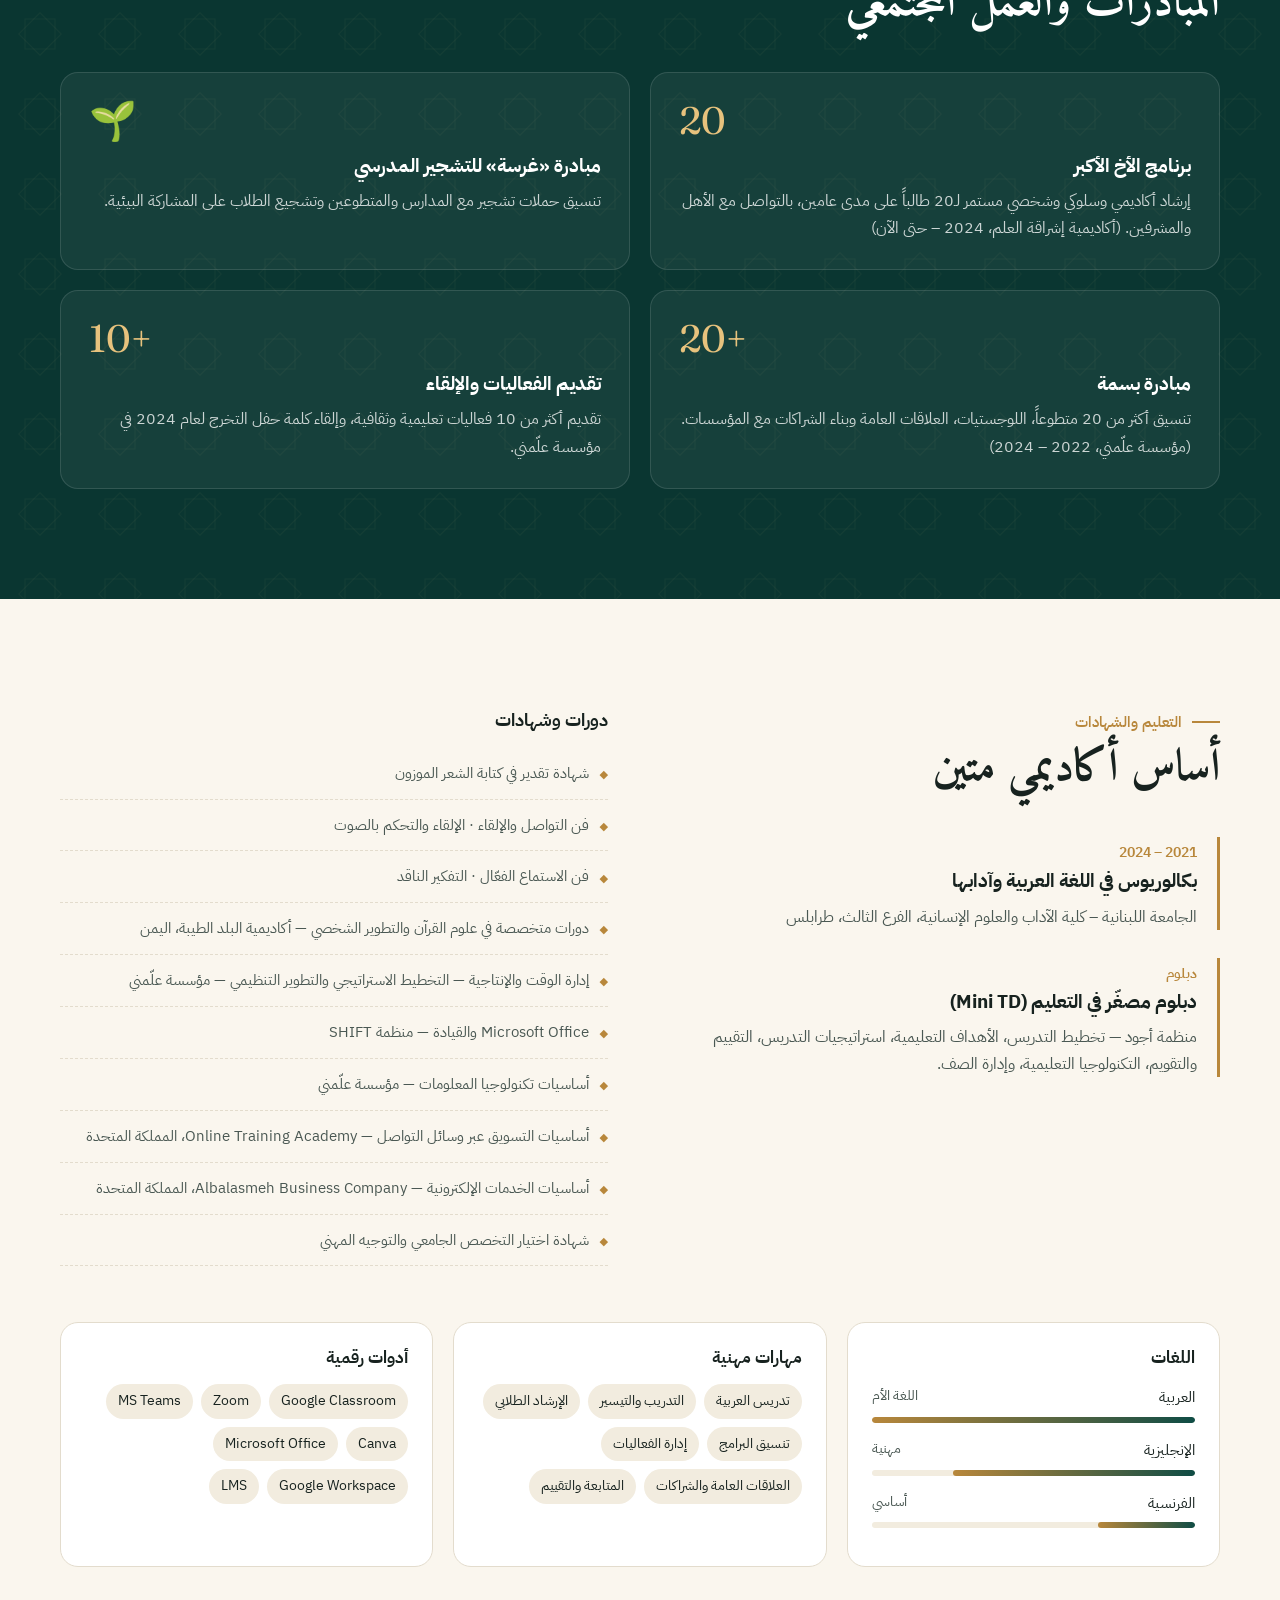
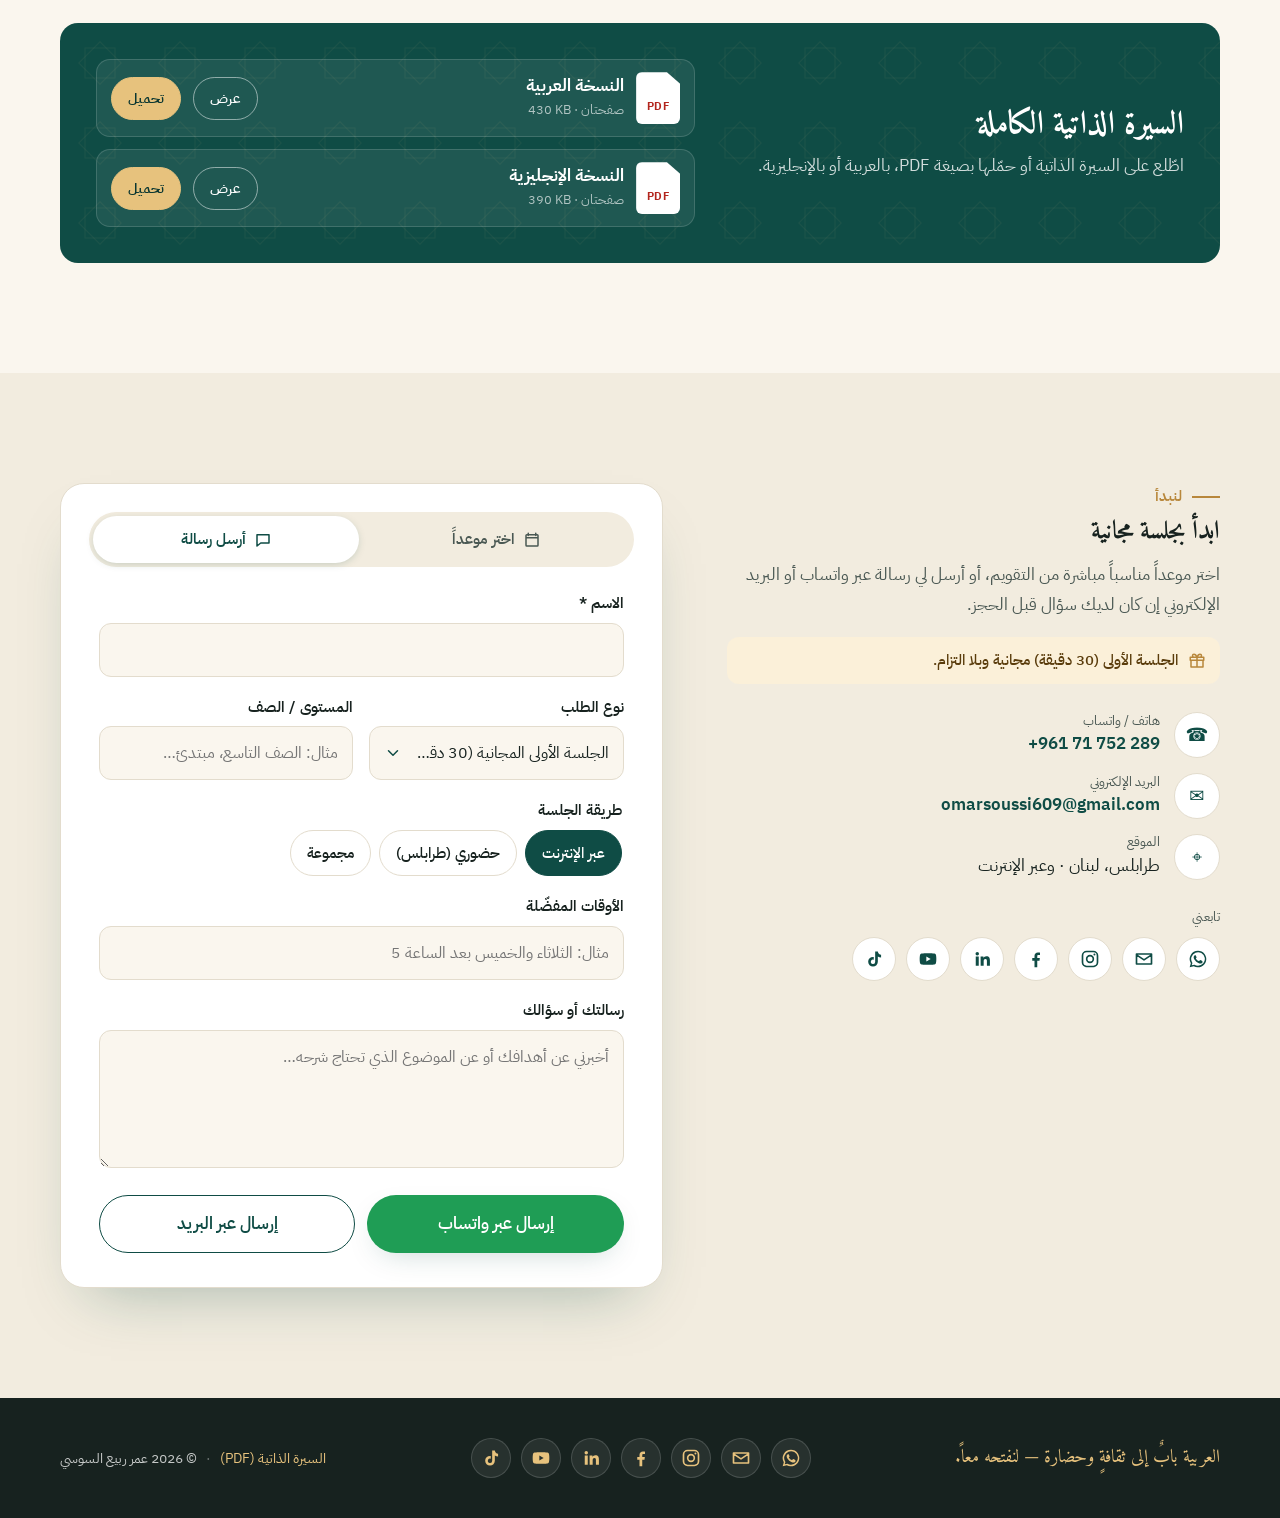
==== commit e1f66044: "a" ====
--- a/index.html
+++ b/index.html
@@ -34,8 +34,15 @@
   <meta name="twitter:description" content="Private Arabic lessons – Tripoli, Lebanon & online.">
   <meta name="twitter:image" content="https://omarsoussi.com/assets/og-image.png">
 
-  <link rel="icon" href="assets/favicon.svg" type="image/svg+xml">
-  <link rel="apple-touch-icon" href="assets/apple-touch-icon.png">
+  <!-- Icons: browser tab, iPhone/iPad home screen, Android & installable app -->
+  <link rel="icon" href="favicon.ico" sizes="48x48">
+  <link rel="icon" type="image/png" sizes="32x32" href="assets/favicon-32x32.png">
+  <link rel="icon" type="image/png" sizes="16x16" href="assets/favicon-16x16.png">
+  <link rel="apple-touch-icon" sizes="180x180" href="assets/apple-touch-icon.png">
+  <link rel="manifest" href="site.webmanifest">
+  <meta name="apple-mobile-web-app-title" content="Omar Soussi">
+  <meta name="application-name" content="Omar Soussi">
+  <meta name="msapplication-TileColor" content="#0f4c45">
 
   <!-- Structured data for Google -->
   <script type="application/ld+json">
@@ -74,6 +81,7 @@
           "@type": "OfferCatalog",
           "name": "Lessons",
           "itemListElement": [
+            { "@type": "Offer", "price": "0", "priceCurrency": "USD", "description": "Free 30-minute trial lesson for new students", "itemOffered": { "@type": "Service", "name": "Free first session (30-minute trial lesson)" } },
             { "@type": "Offer", "itemOffered": { "@type": "Service", "name": "Private Arabic lessons for school students" } },
             { "@type": "Offer", "itemOffered": { "@type": "Service", "name": "Arabic for international learners" } },
             { "@type": "Offer", "itemOffered": { "@type": "Service", "name": "Revision & exam preparation" } },
@@ -109,7 +117,7 @@
       <a href="#journey"><span class="ar">المسيرة</span><span class="en">Journey</span></a>
       <a href="#community"><span class="ar">المبادرات</span><span class="en">Initiatives</span></a>
       <a href="#education"><span class="ar">التعليم</span><span class="en">Education</span></a>
-      <a href="#book" class="nav-cta"><span class="ar">احجز جلسة</span><span class="en">Book a session</span></a>
+      <a href="#book" class="nav-cta"><span class="ar">جلسة مجانية</span><span class="en">Free session</span></a>
     </nav>
 
     <div class="header-actions">
@@ -141,9 +149,14 @@
         <span class="ar">أُعلّم العربية بوضوحٍ وشغف، وأساعد الطلاب على الكتابة والتعبير والإلقاء بثقة. دروس خاصة لطلاب المدارس والمتعلمين الدوليين — حضورياً في طرابلس أو عبر الإنترنت.</span>
         <span class="en">I teach Arabic with clarity and care, and help students read, write and speak with confidence. Private lessons for school students and international learners — in person in Tripoli or online.</span>
       </p>
+      <a href="#book" class="offer-pill">
+        <span class="offer-pill-icon" aria-hidden="true"><svg viewBox="0 0 24 24" width="16" height="16"><path fill="none" stroke="currentColor" stroke-width="2" stroke-linecap="round" stroke-linejoin="round" d="M4 11h16v9H4zM3 7h18v4H3zM12 7v13M12 7S10.5 3 8 3a2 2 0 0 0 0 4M12 7s1.5-4 4-4a2 2 0 0 1 0 4"/></svg></span>
+        <span><strong><span class="ar">الجلسة الأولى مجانية</span><span class="en">First session free</span></strong>
+        <span class="ar">· درس تجريبي 30 دقيقة</span><span class="en">· 30-min trial lesson</span></span>
+      </a>
       <div class="hero-ctas">
         <a href="#book" class="btn btn-primary">
-          <span class="ar">احجز جلسة خاصة</span><span class="en">Book a private session</span>
+          <span class="ar">احجز جلستك المجانية</span><span class="en">Book your free session</span>
         </a>
         <a href="https://wa.me/96171752289" class="btn btn-ghost" target="_blank" rel="noopener" data-wa-direct>
           <svg viewBox="0 0 24 24" width="18" height="18" aria-hidden="true"><path fill="currentColor" d="M12 2a10 10 0 0 0-8.6 15.1L2 22l5-1.3A10 10 0 1 0 12 2Zm0 18.2a8.2 8.2 0 0 1-4.2-1.2l-.3-.2-3 .8.8-2.9-.2-.3A8.2 8.2 0 1 1 12 20.2Zm4.5-6.1c-.2-.1-1.5-.7-1.7-.8s-.4-.1-.6.1-.7.8-.8 1-.3.2-.5.1a6.7 6.7 0 0 1-3.3-2.9c-.3-.4.3-.4.7-1.3a.5.5 0 0 0 0-.5l-.8-1.8c-.2-.5-.4-.4-.6-.4h-.5a1 1 0 0 0-.7.3 3 3 0 0 0-.9 2.2 5.2 5.2 0 0 0 1.1 2.7 11.8 11.8 0 0 0 4.5 4c1.7.7 2.3.8 3.2.6a2.7 2.7 0 0 0 1.7-1.2 2.2 2.2 0 0 0 .2-1.2c-.1-.1-.3-.2-.5-.3Z"/></svg>
@@ -266,16 +279,27 @@
       </article>
     </div>
 
+    <div class="offer-banner reveal">
+      <div class="offer-stamp" aria-hidden="true">
+        <span class="ar">مجاناً</span><span class="en">FREE</span>
+      </div>
+      <div class="offer-text">
+        <h3><span class="ar">جلستك الأولى مجانية</span><span class="en">Your first session is free</span></h3>
+        <p><span class="ar">درس تجريبي مدّته 30 دقيقة، حضورياً أو أونلاين: نتعرّف على بعض، أحدّد مستواك، ونتّفق على خطة تناسب أهدافك. بلا أي التزام.</span><span class="en">A 30-minute trial lesson, in person or online: we get to know each other, I assess your level, and we agree on a plan that fits your goals. No commitment.</span></p>
+      </div>
+      <a href="#book" class="btn btn-primary offer-btn"><span class="ar">احجز الجلسة المجانية</span><span class="en">Book the free session</span></a>
+    </div>
+
     <ol class="steps reveal">
       <li>
         <span class="step-num">1</span>
-        <div><h4><span class="ar">أرسل طلبك</span><span class="en">Send a request</span></h4>
-        <p><span class="ar">عبر النموذج أو واتساب.</span><span class="en">Through the form or WhatsApp.</span></p></div>
+        <div><h4><span class="ar">اختر موعداً أو راسلني</span><span class="en">Pick a time or message me</span></h4>
+        <p><span class="ar">من التقويم أو عبر واتساب.</span><span class="en">From the calendar or on WhatsApp.</span></p></div>
       </li>
       <li>
         <span class="step-num">2</span>
-        <div><h4><span class="ar">نحدّد المستوى والأهداف</span><span class="en">We discuss level &amp; goals</span></h4>
-        <p><span class="ar">محادثة قصيرة لفهم احتياجاتك.</span><span class="en">A short chat to understand your needs.</span></p></div>
+        <div><h4><span class="ar">جلسة أولى مجانية</span><span class="en">Free first session</span></h4>
+        <p><span class="ar">30 دقيقة لتحديد المستوى والأهداف.</span><span class="en">30 minutes to assess your level &amp; goals.</span></p></div>
       </li>
       <li>
         <span class="step-num">3</span>
@@ -525,10 +549,14 @@
   <div class="container book-grid">
     <div class="book-intro reveal">
       <p class="kicker"><span class="ar">لنبدأ</span><span class="en">Let's start</span></p>
-      <h2><span class="ar">احجز جلسة أو اطرح سؤالك</span><span class="en">Book a session or ask a question</span></h2>
+      <h2><span class="ar">ابدأ بجلسة مجانية</span><span class="en">Start with a free session</span></h2>
       <p class="section-sub">
         <span class="ar">اختر موعداً مناسباً مباشرة من التقويم، أو أرسل لي رسالة عبر واتساب أو البريد الإلكتروني إن كان لديك سؤال قبل الحجز.</span>
-        <span class="en">Pick a free slot straight from my calendar, or send me a message on WhatsApp or by email if you have a question before booking.</span>
+        <span class="en">Pick a slot straight from my calendar, or send me a message on WhatsApp or by email if you have a question before booking.</span>
+      </p>
+      <p class="offer-note">
+        <svg viewBox="0 0 24 24" width="18" height="18" aria-hidden="true"><path fill="none" stroke="currentColor" stroke-width="2" stroke-linecap="round" stroke-linejoin="round" d="M4 11h16v9H4zM3 7h18v4H3zM12 7v13M12 7S10.5 3 8 3a2 2 0 0 0 0 4M12 7s1.5-4 4-4a2 2 0 0 1 0 4"/></svg>
+        <span><span class="ar">الجلسة الأولى (30 دقيقة) مجانية وبلا التزام.</span><span class="en">The first session (30 min) is free, with no commitment.</span></span>
       </p>
 
       <ul class="contact-list">
@@ -548,6 +576,11 @@
           <span><span class="ar">طرابلس، لبنان · وعبر الإنترنت</span><span class="en">Tripoli, Lebanon · and online</span></span></div>
         </li>
       </ul>
+
+      <div class="socials-block">
+        <small><span class="ar">تابعني</span><span class="en">Find me on</span></small>
+        <div class="socials" data-socials></div>
+      </div>
     </div>
 
     <div class="book-panel reveal">
@@ -582,6 +615,7 @@
         <div class="field">
           <label for="f-service"><span class="ar">نوع الطلب</span><span class="en">What do you need?</span></label>
           <select id="f-service" name="service">
+            <option value="free" data-ar="الجلسة الأولى المجانية (30 دقيقة)" data-en="Free first session (30 min)"></option>
             <option value="school" data-ar="دروس خاصة لطالب مدرسة" data-en="Private lessons (school student)"></option>
             <option value="intl" data-ar="العربية للناطقين بغيرها" data-en="Arabic for international learners"></option>
             <option value="exam" data-ar="مراجعة وتحضير للامتحانات" data-en="Revision & exam preparation"></option>
@@ -640,6 +674,7 @@
       <span class="ar">العربية بابٌ إلى ثقافةٍ وحضارة — لنفتحه معاً.</span>
       <span class="en">Arabic is a door to a whole culture — let's open it together.</span>
     </p>
+    <div class="socials socials-dark" data-socials></div>
     <p class="footer-copy">
       <a href="#cv" class="footer-link"><span class="ar">السيرة الذاتية (PDF)</span><span class="en">CV (PDF)</span></a>
       <span class="sep">·</span>
@@ -648,10 +683,6 @@
   </div>
 </footer>
 
-<a href="https://wa.me/96171752289" class="wa-float" target="_blank" rel="noopener" aria-label="WhatsApp" data-wa-direct>
-  <svg viewBox="0 0 24 24" width="28" height="28" aria-hidden="true"><path fill="currentColor" d="M12 2a10 10 0 0 0-8.6 15.1L2 22l5-1.3A10 10 0 1 0 12 2Zm0 18.2a8.2 8.2 0 0 1-4.2-1.2l-.3-.2-3 .8.8-2.9-.2-.3A8.2 8.2 0 1 1 12 20.2Zm4.5-6.1c-.2-.1-1.5-.7-1.7-.8s-.4-.1-.6.1-.7.8-.8 1-.3.2-.5.1a6.7 6.7 0 0 1-3.3-2.9c-.3-.4.3-.4.7-1.3a.5.5 0 0 0 0-.5l-.8-1.8c-.2-.5-.4-.4-.6-.4h-.5a1 1 0 0 0-.7.3 3 3 0 0 0-.9 2.2 5.2 5.2 0 0 0 1.1 2.7 11.8 11.8 0 0 0 4.5 4c1.7.7 2.3.8 3.2.6a2.7 2.7 0 0 0 1.7-1.2 2.2 2.2 0 0 0 .2-1.2c-.1-.1-.3-.2-.5-.3Z"/></svg>
-</a>
-
 <script src="script.js"></script>
 </body>
 </html>
--- a/styles.css
+++ b/styles.css
@@ -370,6 +370,60 @@
 .cv-btn-solid { background: var(--gold-light); border-color: var(--gold-light); color: var(--primary-dark); }
 .cv-btn-solid:hover { background: #f0d29a; border-color: #f0d29a; }
 
+/* free first session offer */
+.offer-pill {
+  display: inline-flex; align-items: center; gap: 10px; text-decoration: none;
+  background: #fbf0d9; border: 1px solid #ecd3a0; color: #6e4b14;
+  border-radius: 999px; padding: 5px 16px 5px 5px; font-size: .92rem; margin-top: 6px;
+  transition: background .2s, border-color .2s;
+}
+.offer-pill:hover { background: #f8e7c4; border-color: var(--gold); }
+.offer-pill strong { font-weight: 700; color: #5a3c0c; }
+.offer-pill-icon {
+  flex: none; width: 28px; height: 28px; border-radius: 50%; display: grid; place-items: center;
+  background: var(--gold); color: #fff;
+}
+
+.offer-banner {
+  margin-top: 28px; display: grid; grid-template-columns: auto 1fr auto; gap: 24px; align-items: center;
+  background: #fff; border: 2px dashed #e0c48e; border-radius: var(--radius);
+  padding: clamp(20px, 3vw, 28px) clamp(20px, 3.5vw, 36px);
+}
+.offer-stamp {
+  width: 92px; height: 92px; border-radius: 50%; display: grid; place-items: center;
+  background: var(--gold); color: #fff; font-weight: 700; font-size: 1.15rem;
+  box-shadow: 0 0 0 6px #fbf0d9; transform: rotate(-8deg);
+}
+html[data-lang="en"] .offer-stamp { font-family: "Fraunces", serif; letter-spacing: .06em; }
+html[data-lang="ar"] .offer-stamp { font-family: "Amiri", serif; font-size: 1.5rem; transform: rotate(8deg); }
+.offer-text h3 { font-family: var(--font-display); font-size: clamp(1.35rem, 2.4vw, 1.7rem); margin-bottom: 4px; }
+.offer-text p { color: var(--ink-soft); margin: 0; max-width: 46em; }
+.offer-btn { white-space: nowrap; }
+
+.offer-note {
+  display: flex; align-items: center; gap: 10px; margin-top: 18px;
+  background: #fbf0d9; color: #5a3c0c; border-radius: 12px; padding: 10px 14px; font-weight: 500; font-size: .95rem;
+}
+.offer-note svg { flex: none; color: var(--gold); }
+
+/* social links */
+.socials-block { margin-top: 26px; }
+.socials-block small { display: block; color: var(--ink-soft); font-size: .82rem; margin-bottom: 8px; }
+.socials { display: flex; flex-wrap: wrap; gap: 10px; }
+.social {
+  width: 44px; height: 44px; border-radius: 50%; display: grid; place-items: center;
+  background: #fff; border: 1px solid var(--line); color: var(--primary);
+  transition: background .2s, color .2s, transform .2s, border-color .2s;
+}
+.social:hover { transform: translateY(-2px); color: #fff; border-color: transparent; background: var(--primary); }
+.social-whatsapp:hover { background: #25d366; }
+.social-instagram:hover { background: #d62976; }
+.social-facebook:hover { background: #1877f2; }
+.social-linkedin:hover { background: #0a66c2; }
+.social-youtube:hover { background: #ff0000; }
+.social-tiktok:hover { background: #111; }
+.socials-dark .social { background: rgba(255,255,255,.07); border-color: rgba(255,255,255,.15); color: var(--gold-light); width: 40px; height: 40px; }
+
 .footer-link { color: var(--gold-light); text-decoration: none; }
 .footer-link:hover { text-decoration: underline; }
 .sep { margin: 0 6px; opacity: .5; }
@@ -450,15 +504,6 @@
 .footer-inner { display: flex; flex-wrap: wrap; justify-content: space-between; gap: 16px; align-items: center; }
 .footer-quote { font-family: var(--font-display); font-size: 1.15rem; color: var(--gold-light); margin: 0; }
 .footer-copy { margin: 0; font-size: .9rem; }
-
-/* floating whatsapp */
-.wa-float {
-  position: fixed; bottom: 20px; inset-inline-end: 20px; z-index: 40;
-  width: 58px; height: 58px; border-radius: 50%; background: #25d366; color: #fff;
-  display: grid; place-items: center; box-shadow: 0 10px 25px -8px rgba(0,0,0,.4);
-  transition: transform .2s;
-}
-.wa-float:hover { transform: scale(1.08); }
 
 /* reveal animation (only when JS is running) */
 .js .reveal { opacity: 0; transform: translateY(18px); transition: opacity .7s ease, transform .7s ease; }
@@ -509,6 +554,10 @@
   .about-grid, .edu-grid, .book-grid { grid-template-columns: 1fr; }
   .about-grid .section-head, .book-intro { margin-bottom: 0; }
   .cv-card { grid-template-columns: 1fr; }
+  .offer-banner { grid-template-columns: auto 1fr; }
+  .offer-btn { grid-column: 1 / -1; justify-self: start; }
+  .hero-text .offer-pill { margin-inline: auto; }
+  .footer-inner { justify-content: center; text-align: center; flex-direction: column; }
   .steps { grid-template-columns: 1fr; gap: 16px; }
 
   .timeline::before { inset-inline-start: 6px; }
@@ -528,8 +577,11 @@
   .hero-ctas .btn { flex: 1 1 100%; }
   .stats li { padding: 18px 10px; }
   .footer-inner { flex-direction: column; text-align: center; }
-  .wa-float { width: 52px; height: 52px; bottom: 16px; inset-inline-end: 16px; }
   .book-panel { padding: 12px; border-radius: 20px; }
+  .offer-banner { grid-template-columns: 1fr; text-align: center; justify-items: center; gap: 16px; }
+  .offer-stamp { width: 78px; height: 78px; }
+  .offer-btn { justify-self: stretch; }
+  .offer-pill { font-size: .85rem; }
   .book-tab { font-size: .88rem; padding: 10px 8px; }
   .cal-embed.loaded { min-height: 760px; }
   .cal-embed .calendly-inline-widget { height: 760px; }
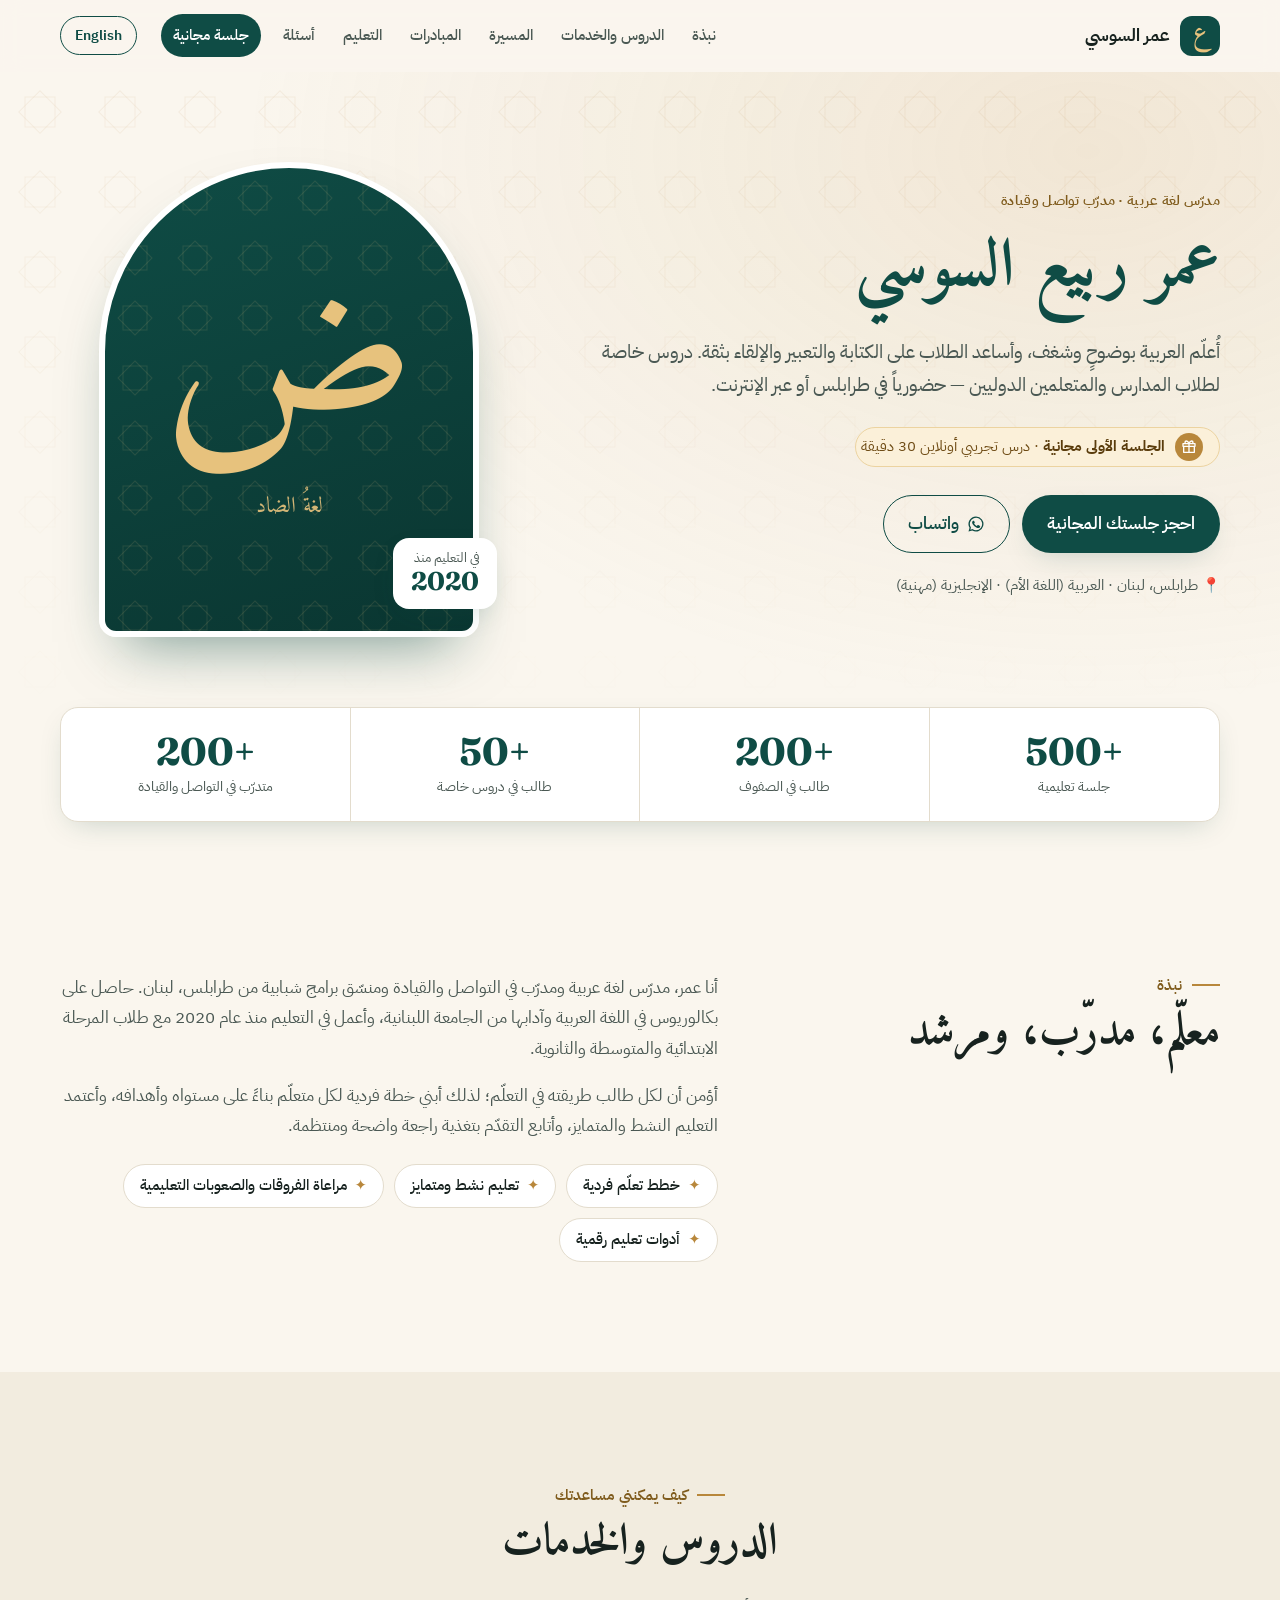
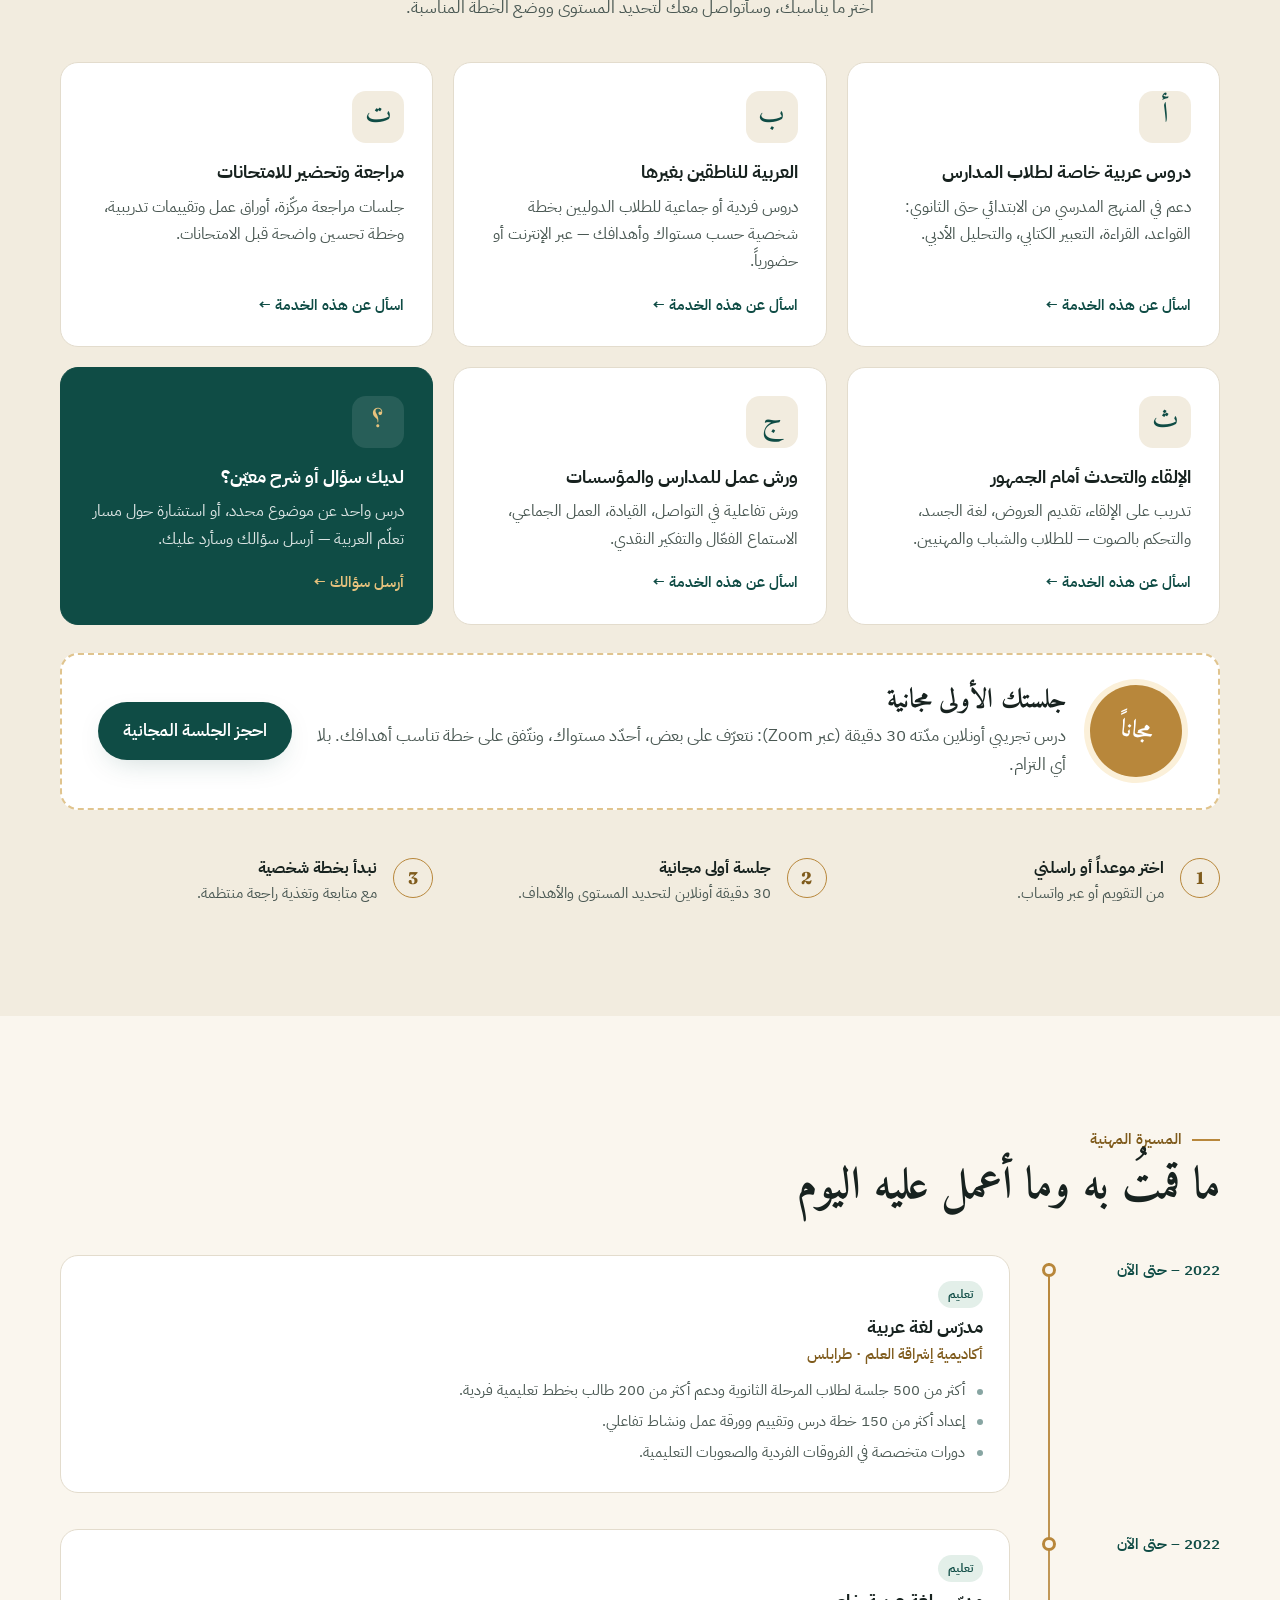
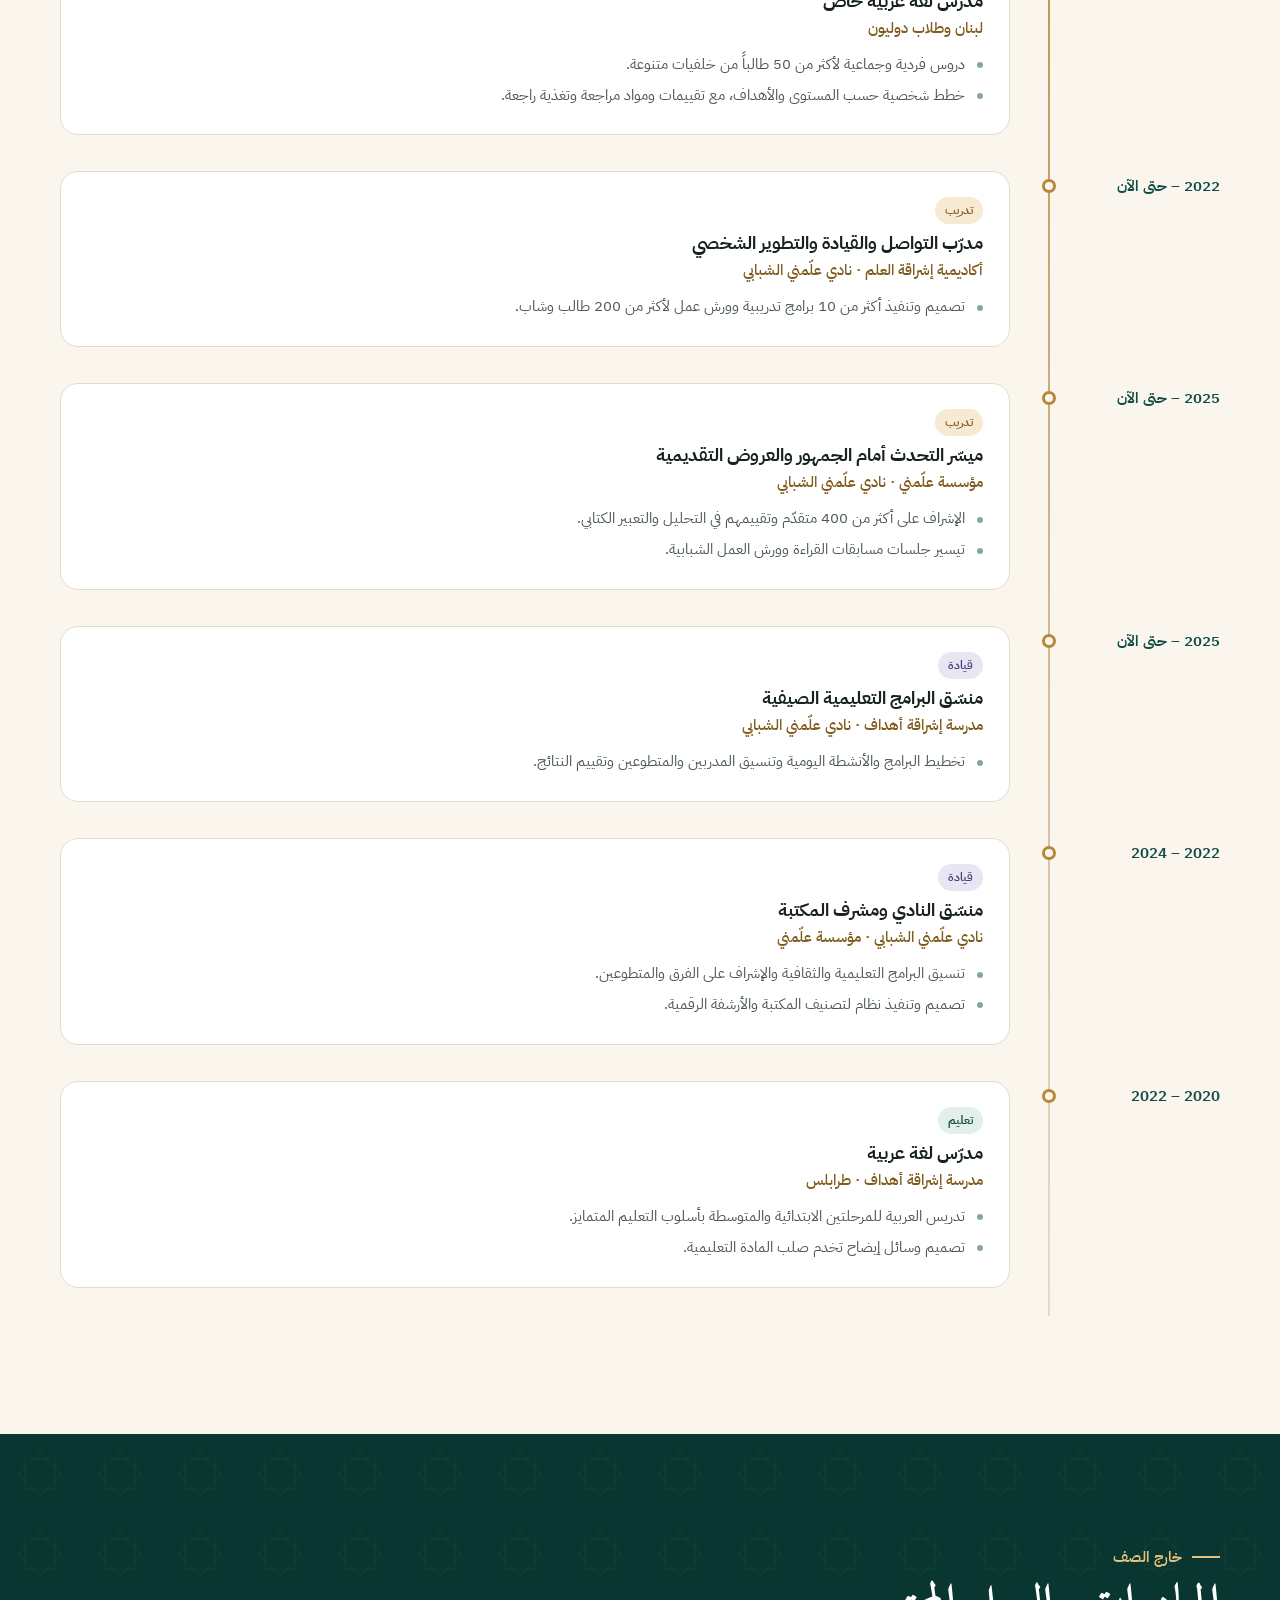
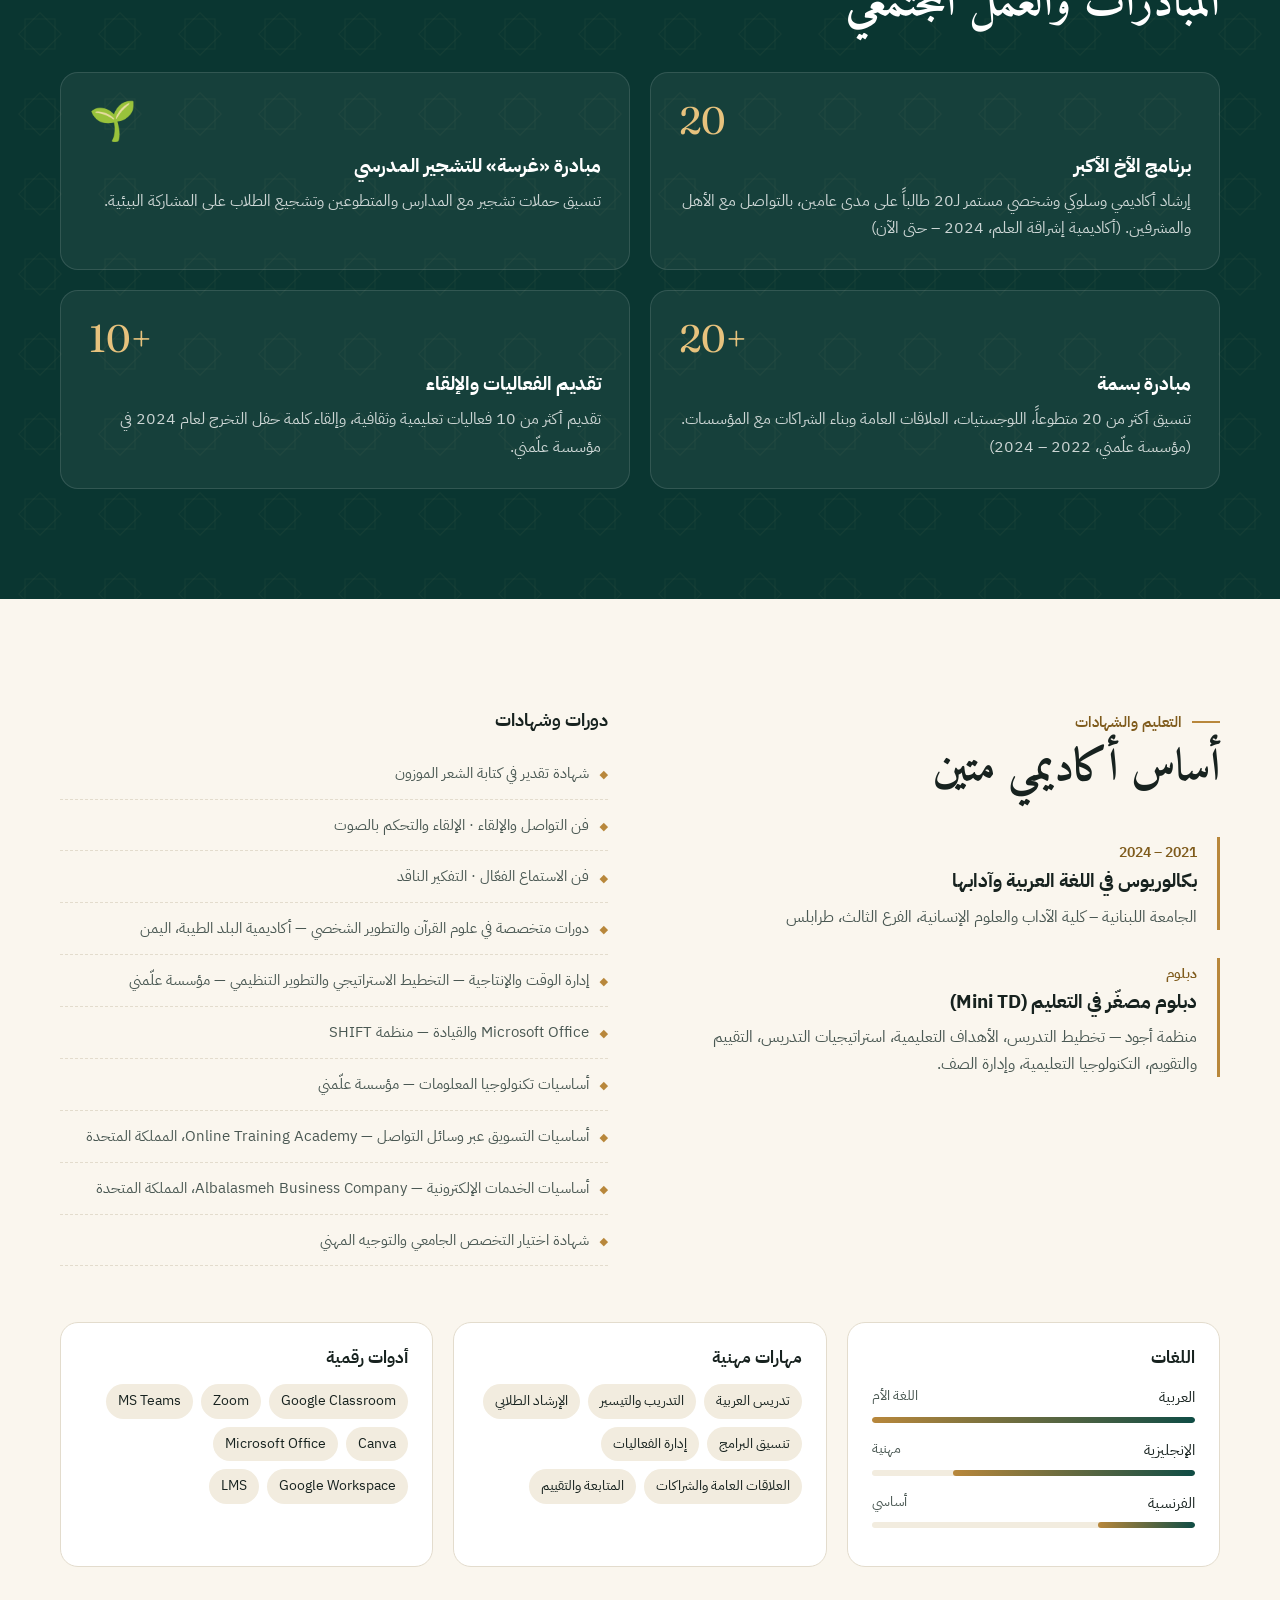
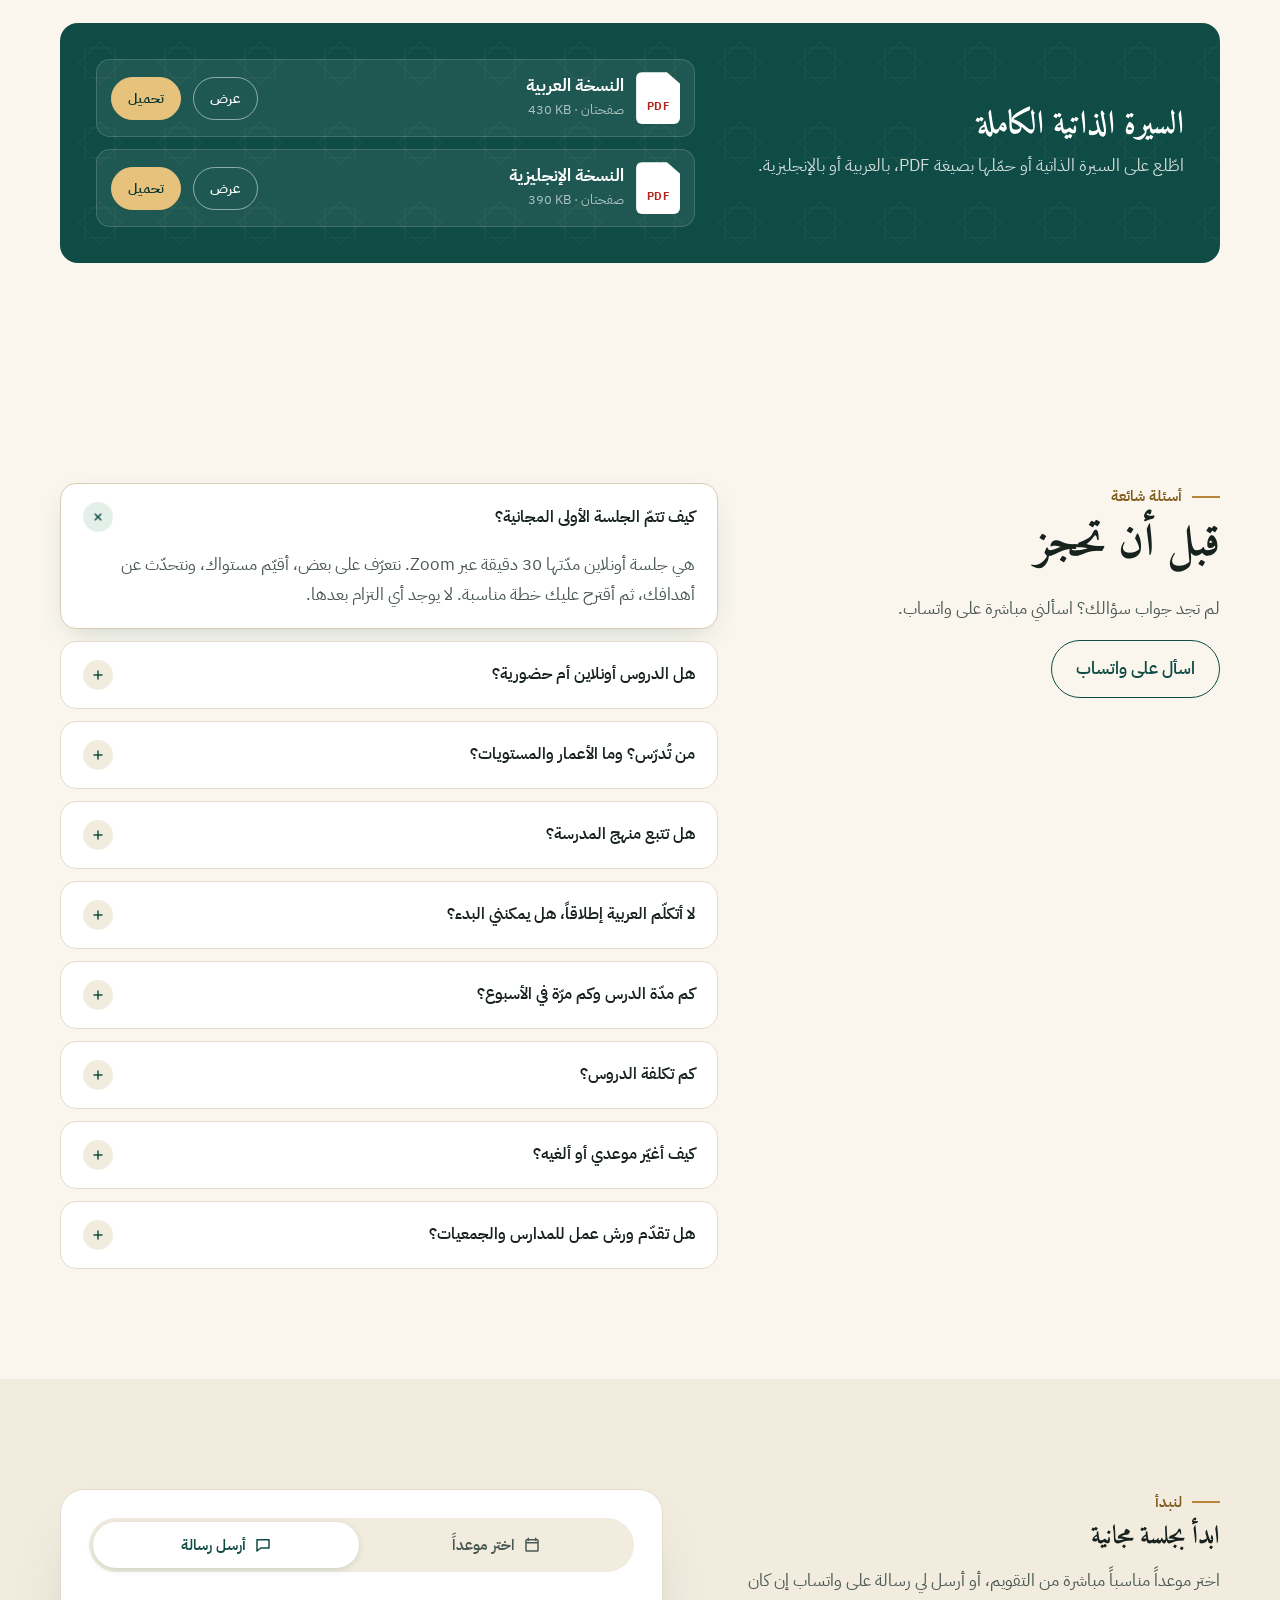
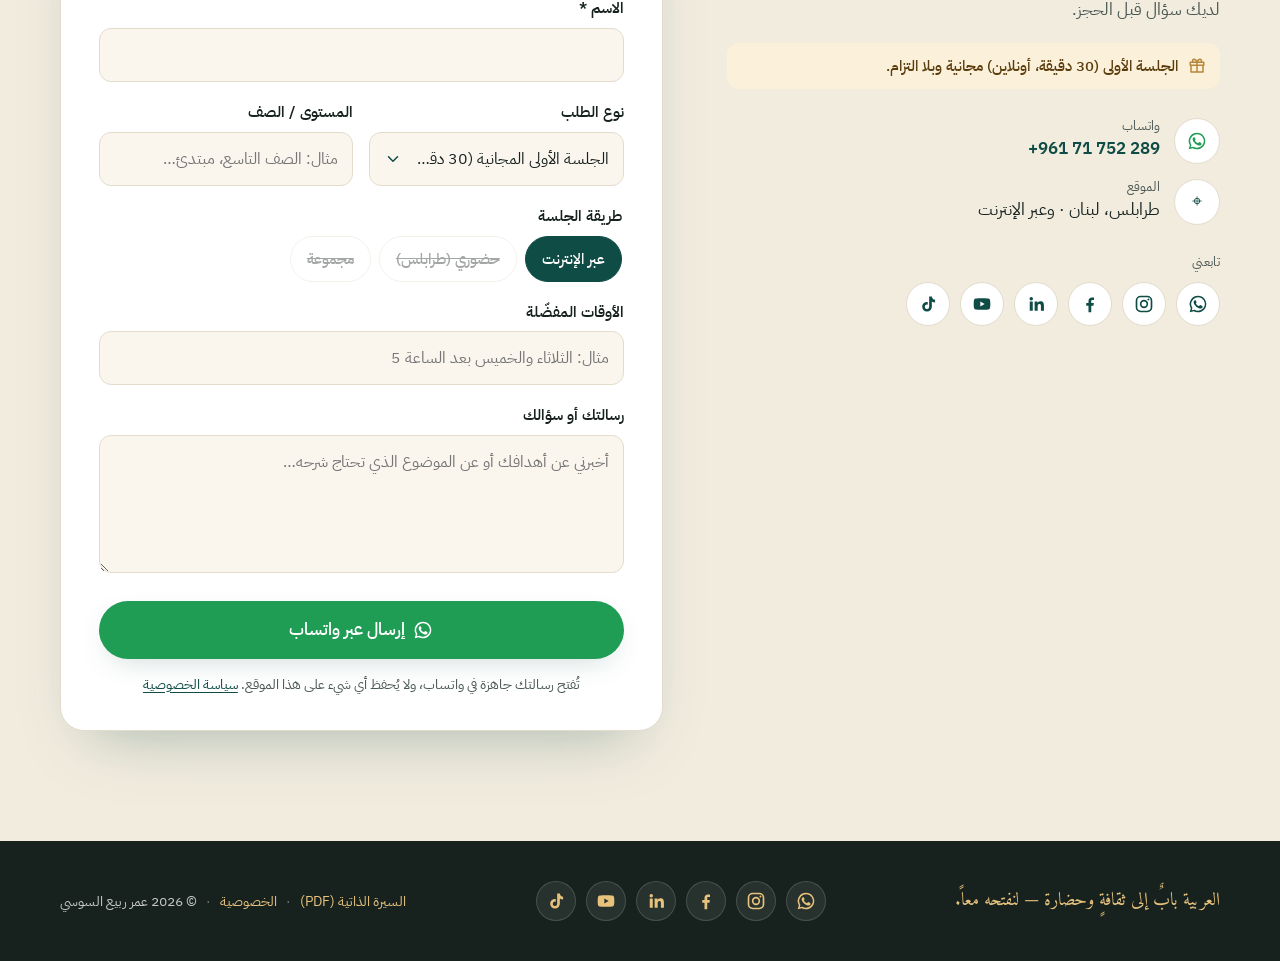
==== commit 7d3e04eb: "f" ====
--- a/index.html
+++ b/index.html
@@ -58,7 +58,6 @@
         "description": "Arabic language teacher, communication and leadership trainer, and youth program coordinator in Tripoli, Lebanon.",
         "url": "https://omarsoussi.com/",
         "image": "https://omarsoussi.com/assets/og-image.png",
-        "email": "mailto:omarsoussi609@gmail.com",
         "telephone": "+96171752289",
         "address": { "@type": "PostalAddress", "addressLocality": "Tripoli", "addressCountry": "LB" },
         "alumniOf": { "@type": "CollegeOrUniversity", "name": "Lebanese University – Faculty of Letters and Humanities, Branch 3" },
@@ -81,7 +80,7 @@
           "@type": "OfferCatalog",
           "name": "Lessons",
           "itemListElement": [
-            { "@type": "Offer", "price": "0", "priceCurrency": "USD", "description": "Free 30-minute trial lesson for new students", "itemOffered": { "@type": "Service", "name": "Free first session (30-minute trial lesson)" } },
+            { "@type": "Offer", "price": "0", "priceCurrency": "USD", "description": "Free 30-minute online trial lesson for new students", "itemOffered": { "@type": "Service", "name": "Free first session (30-minute online trial lesson)" } },
             { "@type": "Offer", "itemOffered": { "@type": "Service", "name": "Private Arabic lessons for school students" } },
             { "@type": "Offer", "itemOffered": { "@type": "Service", "name": "Arabic for international learners" } },
             { "@type": "Offer", "itemOffered": { "@type": "Service", "name": "Revision & exam preparation" } },
@@ -117,6 +116,7 @@
       <a href="#journey"><span class="ar">المسيرة</span><span class="en">Journey</span></a>
       <a href="#community"><span class="ar">المبادرات</span><span class="en">Initiatives</span></a>
       <a href="#education"><span class="ar">التعليم</span><span class="en">Education</span></a>
+      <a href="#faq"><span class="ar">أسئلة</span><span class="en">FAQ</span></a>
       <a href="#book" class="nav-cta"><span class="ar">جلسة مجانية</span><span class="en">Free session</span></a>
     </nav>
 
@@ -152,7 +152,7 @@
       <a href="#book" class="offer-pill">
         <span class="offer-pill-icon" aria-hidden="true"><svg viewBox="0 0 24 24" width="16" height="16"><path fill="none" stroke="currentColor" stroke-width="2" stroke-linecap="round" stroke-linejoin="round" d="M4 11h16v9H4zM3 7h18v4H3zM12 7v13M12 7S10.5 3 8 3a2 2 0 0 0 0 4M12 7s1.5-4 4-4a2 2 0 0 1 0 4"/></svg></span>
         <span><strong><span class="ar">الجلسة الأولى مجانية</span><span class="en">First session free</span></strong>
-        <span class="ar">· درس تجريبي 30 دقيقة</span><span class="en">· 30-min trial lesson</span></span>
+        <span class="ar">· درس تجريبي أونلاين 30 دقيقة</span><span class="en">· 30-min online trial lesson</span></span>
       </a>
       <div class="hero-ctas">
         <a href="#book" class="btn btn-primary">
@@ -285,7 +285,7 @@
       </div>
       <div class="offer-text">
         <h3><span class="ar">جلستك الأولى مجانية</span><span class="en">Your first session is free</span></h3>
-        <p><span class="ar">درس تجريبي مدّته 30 دقيقة، حضورياً أو أونلاين: نتعرّف على بعض، أحدّد مستواك، ونتّفق على خطة تناسب أهدافك. بلا أي التزام.</span><span class="en">A 30-minute trial lesson, in person or online: we get to know each other, I assess your level, and we agree on a plan that fits your goals. No commitment.</span></p>
+        <p><span class="ar">درس تجريبي أونلاين مدّته 30 دقيقة (عبر Zoom): نتعرّف على بعض، أحدّد مستواك، ونتّفق على خطة تناسب أهدافك. بلا أي التزام.</span><span class="en">A 30-minute online trial lesson (on Zoom): we get to know each other, I assess your level, and we agree on a plan that fits your goals. No commitment.</span></p>
       </div>
       <a href="#book" class="btn btn-primary offer-btn"><span class="ar">احجز الجلسة المجانية</span><span class="en">Book the free session</span></a>
     </div>
@@ -299,7 +299,7 @@
       <li>
         <span class="step-num">2</span>
         <div><h4><span class="ar">جلسة أولى مجانية</span><span class="en">Free first session</span></h4>
-        <p><span class="ar">30 دقيقة لتحديد المستوى والأهداف.</span><span class="en">30 minutes to assess your level &amp; goals.</span></p></div>
+        <p><span class="ar">30 دقيقة أونلاين لتحديد المستوى والأهداف.</span><span class="en">30 minutes online to assess your level &amp; goals.</span></p></div>
       </li>
       <li>
         <span class="step-num">3</span>
@@ -544,6 +544,88 @@
   </div>
 </section>
 
+<!-- ============ FAQ ============ -->
+<section class="section" id="faq">
+  <div class="container faq-grid">
+    <div class="section-head reveal">
+      <p class="kicker"><span class="ar">أسئلة شائعة</span><span class="en">FAQ</span></p>
+      <h2><span class="ar">قبل أن تحجز</span><span class="en">Before you book</span></h2>
+      <p class="section-sub">
+        <span class="ar">لم تجد جواب سؤالك؟ اسألني مباشرة على واتساب.</span>
+        <span class="en">Didn't find your answer? Ask me directly on WhatsApp.</span>
+      </p>
+      <a href="https://wa.me/96171752289" class="btn btn-ghost" target="_blank" rel="noopener" data-wa-direct>
+        <span class="ar">اسأل على واتساب</span><span class="en">Ask on WhatsApp</span>
+      </a>
+    </div>
+
+    <div class="faq-list reveal">
+      <details class="faq" open>
+        <summary><span class="ar">كيف تتمّ الجلسة الأولى المجانية؟</span><span class="en">How does the free first session work?</span></summary>
+        <div class="faq-a">
+          <p><span class="ar">هي جلسة أونلاين مدّتها 30 دقيقة عبر Zoom. نتعرّف على بعض، أقيّم مستواك، ونتحدّث عن أهدافك، ثم أقترح عليك خطة مناسبة. لا يوجد أي التزام بعدها.</span><span class="en">It's a 30-minute online session on Zoom. We get to know each other, I assess your level and we talk about your goals, then I suggest a plan that fits you. There's no commitment afterwards.</span></p>
+        </div>
+      </details>
+
+      <details class="faq">
+        <summary><span class="ar">هل الدروس أونلاين أم حضورية؟</span><span class="en">Are lessons online or in person?</span></summary>
+        <div class="faq-a">
+          <p><span class="ar">الاثنان. أونلاين عبر Zoom من أي مكان في العالم، أو حضورياً في طرابلس، لبنان. الجلسة الأولى المجانية تكون أونلاين فقط.</span><span class="en">Both. Online on Zoom from anywhere in the world, or in person in Tripoli, Lebanon. The free first session is online only.</span></p>
+        </div>
+      </details>
+
+      <details class="faq">
+        <summary><span class="ar">من تُدرّس؟ وما الأعمار والمستويات؟</span><span class="en">Who do you teach? Which ages and levels?</span></summary>
+        <div class="faq-a">
+          <p><span class="ar">طلاب المدارس من المرحلة الابتدائية حتى الثانوية، إضافةً إلى الكبار والمتعلّمين من خارج لبنان، من المبتدئين حتى المستويات المتقدّمة.</span><span class="en">School students from primary to secondary level, as well as adults and learners outside Lebanon, from complete beginners to advanced.</span></p>
+        </div>
+      </details>
+
+      <details class="faq">
+        <summary><span class="ar">هل تتبع منهج المدرسة؟</span><span class="en">Do you follow the school curriculum?</span></summary>
+        <div class="faq-a">
+          <p><span class="ar">نعم. لطلاب المدارس أبني الدروس على منهجهم: القواعد، القراءة، التعبير الكتابي وتحليل النصوص، مع مراجعة مركّزة قبل الامتحانات.</span><span class="en">Yes. For school students I build lessons around their curriculum: grammar, reading, written expression and text analysis, with focused revision before exams.</span></p>
+        </div>
+      </details>
+
+      <details class="faq">
+        <summary><span class="ar">لا أتكلّم العربية إطلاقاً، هل يمكنني البدء؟</span><span class="en">I don't speak any Arabic. Can I still start?</span></summary>
+        <div class="faq-a">
+          <p><span class="ar">بالتأكيد. يمكن أن تكون الشروحات بالإنجليزية في البداية، ونبني الخطة خطوة بخطوة حسب هدفك: القراءة، المحادثة، أو فهم النصوص.</span><span class="en">Absolutely. Explanations can be in English at first, and we build the plan step by step around your goal, whether that's reading, conversation, or understanding texts.</span></p>
+        </div>
+      </details>
+
+      <details class="faq">
+        <summary><span class="ar">كم مدّة الدرس وكم مرّة في الأسبوع؟</span><span class="en">How long is a lesson, and how often?</span></summary>
+        <div class="faq-a">
+          <p><span class="ar">نتّفق على مدّة الدروس وعددها معاً في الجلسة المجانية، حسب عمر الطالب وأهدافه ووقته.</span><span class="en">We agree on lesson length and frequency together in the free session, based on the student's age, goals and schedule.</span></p>
+        </div>
+      </details>
+
+      <details class="faq">
+        <summary><span class="ar">كم تكلفة الدروس؟</span><span class="en">How much do lessons cost?</span></summary>
+        <div class="faq-a">
+          <p><span class="ar">تختلف حسب المستوى، وطريقة الدرس (أونلاين أو حضوري، فردي أو جماعي)، وعدد الجلسات. أشاركك التفاصيل بعد الجلسة المجانية، أو اسألني على واتساب.</span><span class="en">It depends on the level, the format (online or in person, individual or group) and the number of sessions. I'll share the details after the free session, or just ask me on WhatsApp.</span></p>
+        </div>
+      </details>
+
+      <details class="faq">
+        <summary><span class="ar">كيف أغيّر موعدي أو ألغيه؟</span><span class="en">How do I reschedule or cancel?</span></summary>
+        <div class="faq-a">
+          <p><span class="ar">استخدم الرابط في رسالة تأكيد الحجز، أو راسلني على واتساب. أرجو إعلامي في أبكر وقت ممكن ليستفيد طالب آخر من الموعد.</span><span class="en">Use the link in your booking confirmation, or message me on WhatsApp. Please let me know as early as possible so another student can take the slot.</span></p>
+        </div>
+      </details>
+
+      <details class="faq">
+        <summary><span class="ar">هل تقدّم ورش عمل للمدارس والجمعيات؟</span><span class="en">Do you run workshops for schools and organizations?</span></summary>
+        <div class="faq-a">
+          <p><span class="ar">نعم، في التواصل والإلقاء والقيادة والعمل الجماعي. صمّمت ونفّذت أكثر من 10 برامج لأكثر من 200 طالب وشاب. راسلني على واتساب لنناقش احتياجاتكم.</span><span class="en">Yes: communication, public speaking, leadership and teamwork. I've designed and delivered 10+ programs for over 200 students and young people. Message me on WhatsApp to discuss what you need.</span></p>
+        </div>
+      </details>
+    </div>
+  </div>
+</section>
+
 <!-- ============ BOOKING ============ -->
 <section class="section section-tint" id="book">
   <div class="container book-grid">
@@ -551,24 +633,19 @@
       <p class="kicker"><span class="ar">لنبدأ</span><span class="en">Let's start</span></p>
       <h2><span class="ar">ابدأ بجلسة مجانية</span><span class="en">Start with a free session</span></h2>
       <p class="section-sub">
-        <span class="ar">اختر موعداً مناسباً مباشرة من التقويم، أو أرسل لي رسالة عبر واتساب أو البريد الإلكتروني إن كان لديك سؤال قبل الحجز.</span>
-        <span class="en">Pick a slot straight from my calendar, or send me a message on WhatsApp or by email if you have a question before booking.</span>
+        <span class="ar">اختر موعداً مناسباً مباشرة من التقويم، أو أرسل لي رسالة على واتساب إن كان لديك سؤال قبل الحجز.</span>
+        <span class="en">Pick a slot straight from my calendar, or send me a message on WhatsApp if you have a question before booking.</span>
       </p>
       <p class="offer-note">
         <svg viewBox="0 0 24 24" width="18" height="18" aria-hidden="true"><path fill="none" stroke="currentColor" stroke-width="2" stroke-linecap="round" stroke-linejoin="round" d="M4 11h16v9H4zM3 7h18v4H3zM12 7v13M12 7S10.5 3 8 3a2 2 0 0 0 0 4M12 7s1.5-4 4-4a2 2 0 0 1 0 4"/></svg>
-        <span><span class="ar">الجلسة الأولى (30 دقيقة) مجانية وبلا التزام.</span><span class="en">The first session (30 min) is free, with no commitment.</span></span>
+        <span><span class="ar">الجلسة الأولى (30 دقيقة، أونلاين) مجانية وبلا التزام.</span><span class="en">The first session (30 min, online) is free, with no commitment.</span></span>
       </p>
 
       <ul class="contact-list">
         <li>
-          <span class="ci">☎</span>
-          <div><small><span class="ar">هاتف / واتساب</span><span class="en">Phone / WhatsApp</span></small>
-          <a href="tel:+96171752289" dir="ltr">+961 71 752 289</a></div>
-        </li>
-        <li>
-          <span class="ci">✉</span>
-          <div><small><span class="ar">البريد الإلكتروني</span><span class="en">Email</span></small>
-          <a href="mailto:omarsoussi609@gmail.com" dir="ltr">omarsoussi609@gmail.com</a></div>
+          <span class="ci ci-wa"><svg viewBox="0 0 24 24" width="20" height="20" aria-hidden="true"><path fill="currentColor" d="M12 2a10 10 0 0 0-8.6 15.1L2 22l5-1.3A10 10 0 1 0 12 2Zm0 18.2a8.2 8.2 0 0 1-4.2-1.2l-.3-.2-3 .8.8-2.9-.2-.3A8.2 8.2 0 1 1 12 20.2Zm4.5-6.1c-.2-.1-1.5-.7-1.7-.8s-.4-.1-.6.1-.7.8-.8 1-.3.2-.5.1a6.7 6.7 0 0 1-3.3-2.9c-.3-.4.3-.4.7-1.3a.5.5 0 0 0 0-.5l-.8-1.8c-.2-.5-.4-.4-.6-.4h-.5a1 1 0 0 0-.7.3 3 3 0 0 0-.9 2.2 5.2 5.2 0 0 0 1.1 2.7 11.8 11.8 0 0 0 4.5 4c1.7.7 2.3.8 3.2.6a2.7 2.7 0 0 0 1.7-1.2 2.2 2.2 0 0 0 .2-1.2c-.1-.1-.3-.2-.5-.3Z"/></svg></span>
+          <div><small><span class="ar">واتساب</span><span class="en">WhatsApp</span></small>
+          <a href="https://wa.me/96171752289" target="_blank" rel="noopener" dir="ltr" data-wa-direct>+961 71 752 289</a></div>
         </li>
         <li>
           <span class="ci">⌖</span>
@@ -615,7 +692,7 @@
         <div class="field">
           <label for="f-service"><span class="ar">نوع الطلب</span><span class="en">What do you need?</span></label>
           <select id="f-service" name="service">
-            <option value="free" data-ar="الجلسة الأولى المجانية (30 دقيقة)" data-en="Free first session (30 min)"></option>
+            <option value="free" data-ar="الجلسة الأولى المجانية (30 دقيقة، أونلاين)" data-en="Free first session (30 min, online)"></option>
             <option value="school" data-ar="دروس خاصة لطالب مدرسة" data-en="Private lessons (school student)"></option>
             <option value="intl" data-ar="العربية للناطقين بغيرها" data-en="Arabic for international learners"></option>
             <option value="exam" data-ar="مراجعة وتحضير للامتحانات" data-en="Revision & exam preparation"></option>
@@ -654,13 +731,16 @@
       </p>
 
       <div class="form-actions">
-        <button type="submit" class="btn btn-primary btn-wa" data-channel="wa">
+        <button type="submit" class="btn btn-primary btn-wa">
+          <svg viewBox="0 0 24 24" width="20" height="20" aria-hidden="true"><path fill="currentColor" d="M12 2a10 10 0 0 0-8.6 15.1L2 22l5-1.3A10 10 0 1 0 12 2Zm0 18.2a8.2 8.2 0 0 1-4.2-1.2l-.3-.2-3 .8.8-2.9-.2-.3A8.2 8.2 0 1 1 12 20.2Zm4.5-6.1c-.2-.1-1.5-.7-1.7-.8s-.4-.1-.6.1-.7.8-.8 1-.3.2-.5.1a6.7 6.7 0 0 1-3.3-2.9c-.3-.4.3-.4.7-1.3a.5.5 0 0 0 0-.5l-.8-1.8c-.2-.5-.4-.4-.6-.4h-.5a1 1 0 0 0-.7.3 3 3 0 0 0-.9 2.2 5.2 5.2 0 0 0 1.1 2.7 11.8 11.8 0 0 0 4.5 4c1.7.7 2.3.8 3.2.6a2.7 2.7 0 0 0 1.7-1.2 2.2 2.2 0 0 0 .2-1.2c-.1-.1-.3-.2-.5-.3Z"/></svg>
           <span class="ar">إرسال عبر واتساب</span><span class="en">Send via WhatsApp</span>
         </button>
-        <button type="submit" class="btn btn-ghost" data-channel="email">
-          <span class="ar">إرسال عبر البريد</span><span class="en">Send by email</span>
-        </button>
-      </div>
+      </div>
+      <p class="form-privacy">
+        <span class="ar">تُفتح رسالتك جاهزة في واتساب، ولا يُحفظ أي شيء على هذا الموقع.</span>
+        <span class="en">Your message opens ready to send in WhatsApp. Nothing is stored on this website.</span>
+        <button type="button" class="link-btn" data-privacy><span class="ar">سياسة الخصوصية</span><span class="en">Privacy note</span></button>
+      </p>
     </form>
     </div>
   </div>
@@ -678,10 +758,40 @@
     <p class="footer-copy">
       <a href="#cv" class="footer-link"><span class="ar">السيرة الذاتية (PDF)</span><span class="en">CV (PDF)</span></a>
       <span class="sep">·</span>
+      <button type="button" class="footer-link link-btn" data-privacy><span class="ar">الخصوصية</span><span class="en">Privacy</span></button>
+      <span class="sep">·</span>
       © <span id="year"></span> <span class="ar">عمر ربيع السوسي</span><span class="en">Omar Rabih Soussi</span>
     </p>
   </div>
 </footer>
+
+<!-- ============ PRIVACY NOTE ============ -->
+<dialog class="privacy" id="privacyDialog" aria-labelledby="privacyTitle">
+  <div class="privacy-head">
+    <h2 id="privacyTitle"><span class="ar">ملاحظة الخصوصية</span><span class="en">Privacy note</span></h2>
+    <button type="button" class="privacy-close" data-close aria-label="Close">✕</button>
+  </div>
+  <div class="privacy-body">
+    <p class="privacy-intro"><span class="ar">باختصار: هذا الموقع لا يجمع بياناتك ولا يحفظها، ولا يستخدم أي إعلانات أو أدوات تتبّع.</span><span class="en">In short: this website doesn't collect or store your data, and uses no ads or tracking.</span></p>
+
+    <h3><span class="ar">نموذج الرسالة</span><span class="en">The message form</span></h3>
+    <p><span class="ar">ما تكتبه في النموذج لا يُرسَل إلى أي خادم. يُفتح فقط كرسالة جاهزة في واتساب على جهازك، وأنت من يقرّر إرسالها. بعد الإرسال تخضع المحادثة لسياسة خصوصية واتساب.</span><span class="en">What you type in the form is not sent to any server. It simply opens as a ready-made message in WhatsApp on your device, and you decide whether to send it. Once sent, the chat is covered by WhatsApp's privacy policy.</span></p>
+
+    <h3><span class="ar">الحجز عبر التقويم</span><span class="en">Calendar booking</span></h3>
+    <p><span class="ar">يتمّ الحجز عبر خدمة Calendly، التي تطلب اسمك وبريدك الإلكتروني لإرسال تأكيد الموعد ورابط الجلسة. تُعالَج هذه البيانات وفق سياسة خصوصية Calendly، وأستخدمها فقط للتواصل معك بخصوص دروسك.</span><span class="en">Bookings are handled by Calendly, which asks for your name and email to send the confirmation and session link. This data is processed under Calendly's privacy policy, and I only use it to contact you about your lessons.</span></p>
+
+    <h3><span class="ar">ما يُحفظ على جهازك</span><span class="en">What's saved on your device</span></h3>
+    <p><span class="ar">يحفظ الموقع لغتك المفضّلة (العربية أو الإنجليزية) في متصفحك فقط، ليفتح بها في زيارتك القادمة. لا شيء آخر.</span><span class="en">The site saves your preferred language (Arabic or English) in your browser only, so it opens in that language next time. Nothing else.</span></p>
+
+    <h3><span class="ar">خدمات خارجية</span><span class="en">Third-party services</span></h3>
+    <p><span class="ar">يستخدم الموقع خطوط Google Fonts وأداة Calendly، وقد تتلقّى هذه الخدمات عنوان IP الخاص بك عند تحميلها، كما هو الحال في معظم المواقع.</span><span class="en">The site uses Google Fonts and the Calendly widget. Like on most websites, these services may receive your IP address when they load.</span></p>
+
+    <h3><span class="ar">حذف بياناتك</span><span class="en">Deleting your data</span></h3>
+    <p><span class="ar">إذا أردت حذف أي معلومات شاركتها معي (رسائل أو حجوزات)، راسلني على واتساب وسأحذفها.</span><span class="en">If you'd like me to delete anything you've shared with me (messages or bookings), message me on WhatsApp and I'll remove it.</span></p>
+
+    <p class="privacy-updated"><span class="ar">آخر تحديث: نوفمبر 2026</span><span class="en">Last updated: November 2026</span></p>
+  </div>
+</dialog>
 
 <script src="script.js"></script>
 </body>
--- a/styles.css
+++ b/styles.css
@@ -6,6 +6,7 @@
   --primary-dark: #0a3631;
   --gold: #b8873b;
   --gold-light: #e7c27d;
+  --gold-text: #7f5b1c; /* darker gold for small text: passes WCAG AA (4.5:1) on paper & tint */
   --paper: #faf6ee;
   --tint: #f2ecdf;
   --card: #ffffff;
@@ -121,7 +122,7 @@
 }
 .hero-grid { position: relative; display: grid; grid-template-columns: 1.25fr .9fr; gap: clamp(32px, 5vw, 72px); align-items: center; }
 .eyebrow {
-  display: inline-block; font-size: .9rem; font-weight: 600; color: var(--gold);
+  display: inline-block; font-size: .9rem; font-weight: 600; color: var(--gold-text);
   letter-spacing: .02em; margin-bottom: 14px;
 }
 html[data-lang="en"] .eyebrow { text-transform: uppercase; letter-spacing: .1em; font-size: .78rem; }
@@ -172,7 +173,7 @@
 .section-head { margin-bottom: 40px; max-width: 680px; }
 .section-head.center { margin-inline: auto; text-align: center; }
 .section-head h2 { font-size: clamp(1.9rem, 4vw, 2.8rem); }
-.kicker { color: var(--gold); font-weight: 600; font-size: .95rem; margin-bottom: 6px; display: flex; align-items: center; gap: 10px; }
+.kicker { color: var(--gold-text); font-weight: 600; font-size: .95rem; margin-bottom: 6px; display: flex; align-items: center; gap: 10px; }
 .section-head.center .kicker { justify-content: center; }
 .kicker::before { content: ""; width: 28px; height: 2px; background: var(--gold); }
 html[data-lang="en"] .kicker { text-transform: uppercase; letter-spacing: .1em; font-size: .78rem; }
@@ -207,7 +208,7 @@
   align-self: flex-start; background: none; border: 0; padding: 0; color: var(--primary);
   font-weight: 600; font-size: .95rem;
 }
-.card-link:hover { color: var(--gold); }
+.card-link:hover { color: var(--gold-text); }
 .card-accent { background: var(--primary); border-color: var(--primary); }
 .card-accent h3, .card-accent p { color: #fff; }
 .card-accent p { opacity: .85; }
@@ -218,7 +219,7 @@
 .steps li { display: flex; gap: 16px; align-items: flex-start; }
 .step-num {
   flex: none; width: 40px; height: 40px; border-radius: 50%; display: grid; place-items: center;
-  border: 1.5px solid var(--gold); color: var(--gold); font-family: "Fraunces", serif; font-weight: 700;
+  border: 1.5px solid var(--gold); color: var(--gold-text); font-family: "Fraunces", serif; font-weight: 700;
 }
 .steps h4 { font-size: 1.02rem; margin-bottom: 2px; }
 .steps p { color: var(--ink-soft); font-size: .93rem; margin: 0; }
@@ -239,7 +240,7 @@
   background: #fff; border: 1px solid var(--line); border-radius: var(--radius); padding: 22px 26px;
 }
 .tl-body h3 { font-size: 1.15rem; margin: 8px 0 2px; }
-.tl-org { color: var(--gold); font-weight: 500; font-size: .93rem; margin-bottom: 10px; }
+.tl-org { color: var(--gold-text); font-weight: 500; font-size: .93rem; margin-bottom: 10px; }
 .tl-body ul li { position: relative; padding-inline-start: 18px; color: var(--ink-soft); font-size: .96rem; margin-bottom: 4px; }
 .tl-body ul li::before { content: ""; position: absolute; inset-inline-start: 0; top: .75em; width: 6px; height: 6px; border-radius: 50%; background: var(--primary); opacity: .5; }
 .tag { display: inline-block; font-size: .75rem; font-weight: 600; padding: 3px 10px; border-radius: 999px; }
@@ -269,7 +270,7 @@
 /* education */
 .edu-grid { display: grid; grid-template-columns: 1fr 1fr; gap: clamp(28px, 5vw, 70px); }
 .degree { border-inline-start: 3px solid var(--gold); padding-inline-start: 20px; margin-bottom: 28px; }
-.degree-years { display: inline-block; font-size: .85rem; font-weight: 600; color: var(--gold); margin-bottom: 4px; }
+.degree-years { display: inline-block; font-size: .85rem; font-weight: 600; color: var(--gold-text); margin-bottom: 4px; }
 .degree h3 { font-size: 1.2rem; }
 .degree p { color: var(--ink-soft); font-size: .97rem; margin: 0; }
 .list-title { font-size: 1.15rem; margin-bottom: 16px; }
@@ -423,6 +424,60 @@
 .social-youtube:hover { background: #ff0000; }
 .social-tiktok:hover { background: #111; }
 .socials-dark .social { background: rgba(255,255,255,.07); border-color: rgba(255,255,255,.15); color: var(--gold-light); width: 40px; height: 40px; }
+
+/* disabled session formats (free session = online only) */
+.seg input:disabled + span { opacity: .4; cursor: not-allowed; text-decoration: line-through; }
+.form-privacy { margin: 14px 0 0; font-size: .85rem; color: var(--ink-soft); text-align: center; }
+.link-btn {
+  background: none; border: 0; padding: 0; font: inherit; color: var(--primary);
+  text-decoration: underline; text-underline-offset: 3px; cursor: pointer;
+}
+.ci-wa { color: #1f9d55; }
+
+/* FAQ */
+.faq-grid { display: grid; grid-template-columns: .8fr 1.2fr; gap: clamp(24px, 5vw, 70px); align-items: start; }
+.faq-grid .section-head { position: sticky; top: calc(var(--header-h) + 24px); }
+.faq-list { display: grid; gap: 12px; }
+.faq { background: #fff; border: 1px solid var(--line); border-radius: 16px; transition: border-color .2s, box-shadow .2s; }
+.faq[open] { border-color: #d9cdb3; box-shadow: var(--shadow); }
+.faq summary {
+  list-style: none; cursor: pointer; display: flex; align-items: center; justify-content: space-between; gap: 16px;
+  padding: 18px 22px; font-weight: 600; font-size: 1.02rem;
+}
+.faq summary::-webkit-details-marker { display: none; }
+.faq summary::after {
+  content: ""; flex: none; width: 30px; height: 30px; border-radius: 50%;
+  background: var(--tint) url("data:image/svg+xml,%3Csvg xmlns='http://www.w3.org/2000/svg' viewBox='0 0 24 24'%3E%3Cpath fill='none' stroke='%230f4c45' stroke-width='2.2' stroke-linecap='round' d='M12 6v12M6 12h12'/%3E%3C/svg%3E") center / 16px no-repeat;
+  transition: transform .25s, background-color .2s;
+}
+.faq[open] summary::after { transform: rotate(45deg); background-color: #e3efe9; }
+.faq summary:focus-visible { outline: 2px solid var(--primary); outline-offset: -2px; border-radius: 16px; }
+.faq-a { padding: 0 22px 18px; }
+.faq-a p { margin: 0; color: var(--ink-soft); }
+
+/* privacy dialog */
+.privacy {
+  width: min(640px, calc(100% - 32px)); max-height: min(80vh, 760px); padding: 0;
+  border: 0; border-radius: 20px; background: #fff; color: var(--ink);
+  box-shadow: 0 30px 80px -20px rgba(0,0,0,.45);
+}
+.privacy::backdrop { background: rgba(10, 30, 27, .55); }
+.privacy[open] { display: flex; flex-direction: column; }
+.privacy-head {
+  display: flex; align-items: center; justify-content: space-between; gap: 12px;
+  padding: 20px 24px; border-bottom: 1px solid var(--line);
+}
+.privacy-head h2 { margin: 0; font-size: 1.5rem; }
+.privacy-close {
+  width: 36px; height: 36px; border-radius: 50%; border: 0; background: var(--tint); color: var(--ink);
+  display: grid; place-items: center; font-size: .9rem; flex: none;
+}
+.privacy-close:hover { background: #e7dfcf; }
+.privacy-body { padding: 20px 24px 24px; overflow-y: auto; }
+.privacy-body h3 { font-size: 1.02rem; margin: 20px 0 4px; }
+.privacy-body p { color: var(--ink-soft); font-size: .96rem; margin: 0; }
+.privacy-intro { background: #e9f1ee; color: var(--primary) !important; border-radius: 12px; padding: 12px 14px; font-weight: 500; }
+.privacy-updated { margin-top: 22px !important; font-size: .82rem !important; }
 
 .footer-link { color: var(--gold-light); text-decoration: none; }
 .footer-link:hover { text-decoration: underline; }
@@ -554,6 +609,8 @@
   .about-grid, .edu-grid, .book-grid { grid-template-columns: 1fr; }
   .about-grid .section-head, .book-intro { margin-bottom: 0; }
   .cv-card { grid-template-columns: 1fr; }
+  .faq-grid { grid-template-columns: 1fr; }
+  .faq-grid .section-head { position: static; margin-bottom: 0; }
   .offer-banner { grid-template-columns: auto 1fr; }
   .offer-btn { grid-column: 1 / -1; justify-self: start; }
   .hero-text .offer-pill { margin-inline: auto; }
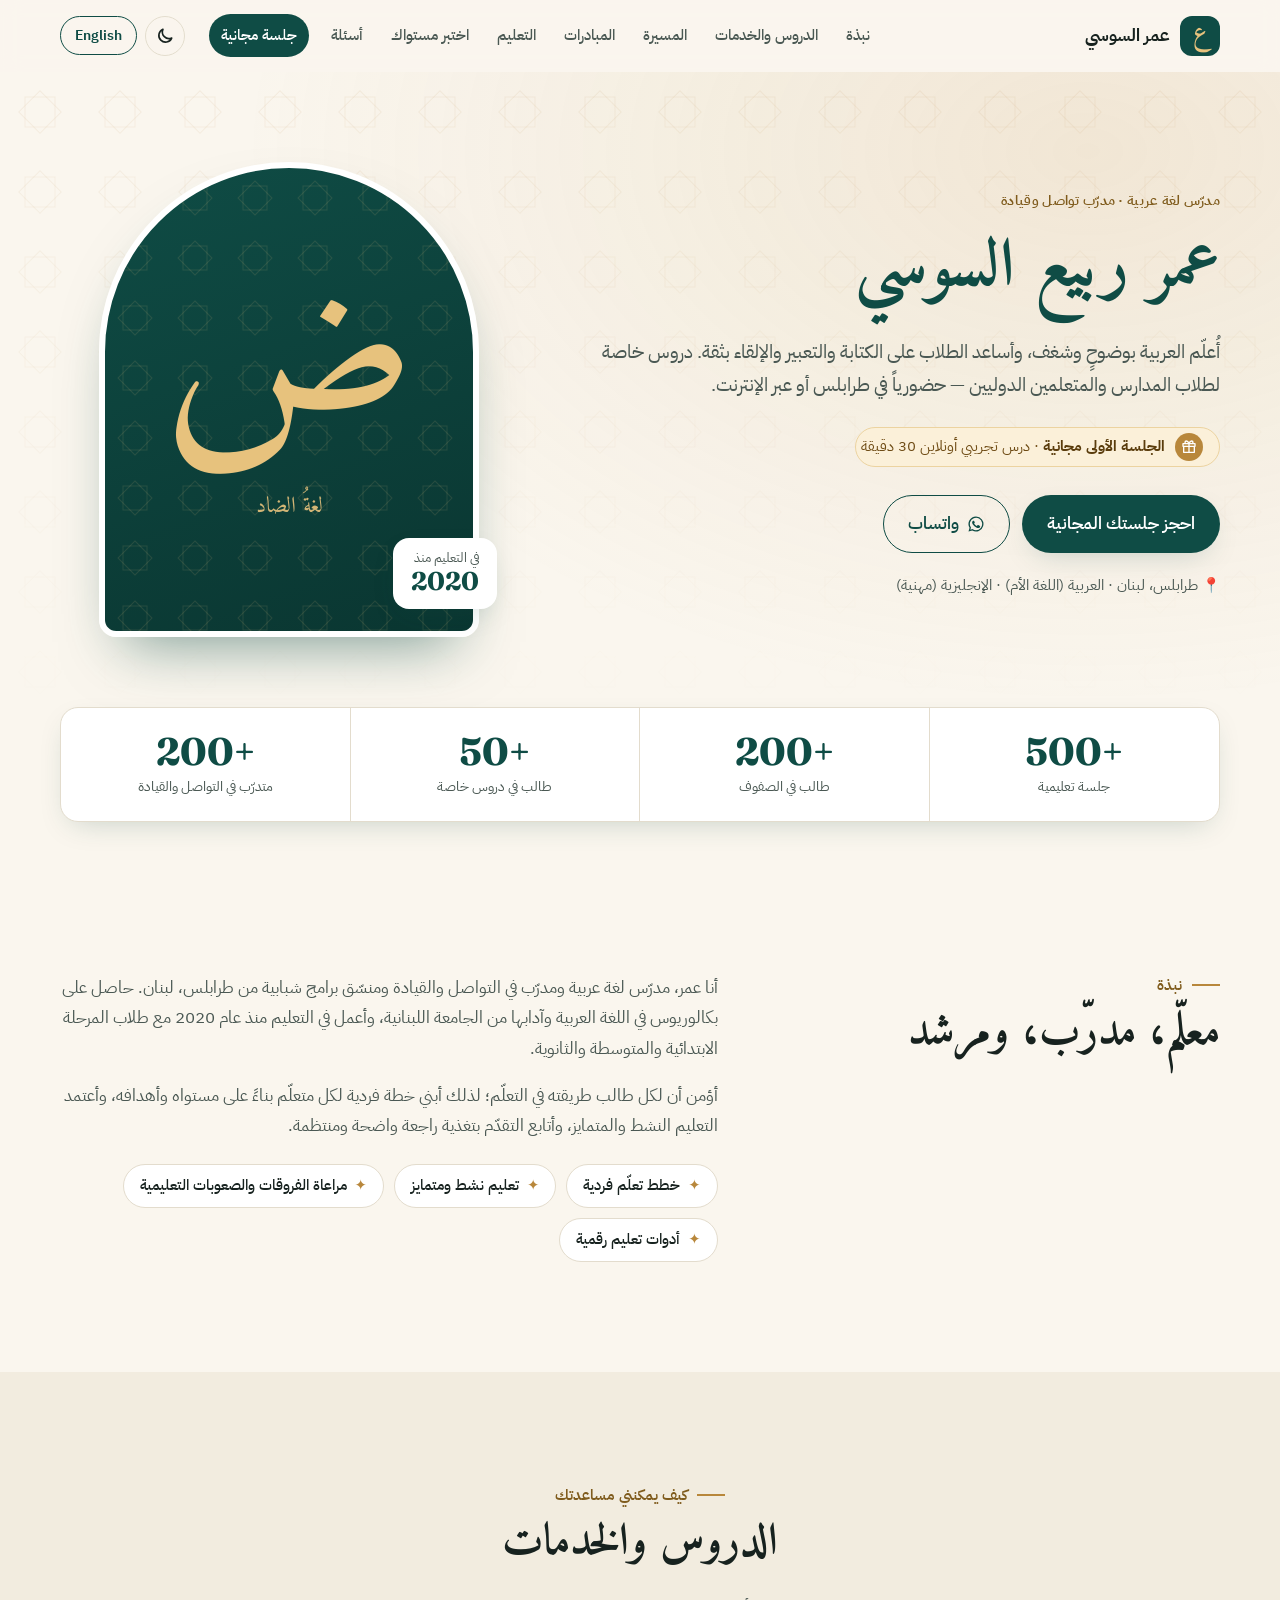
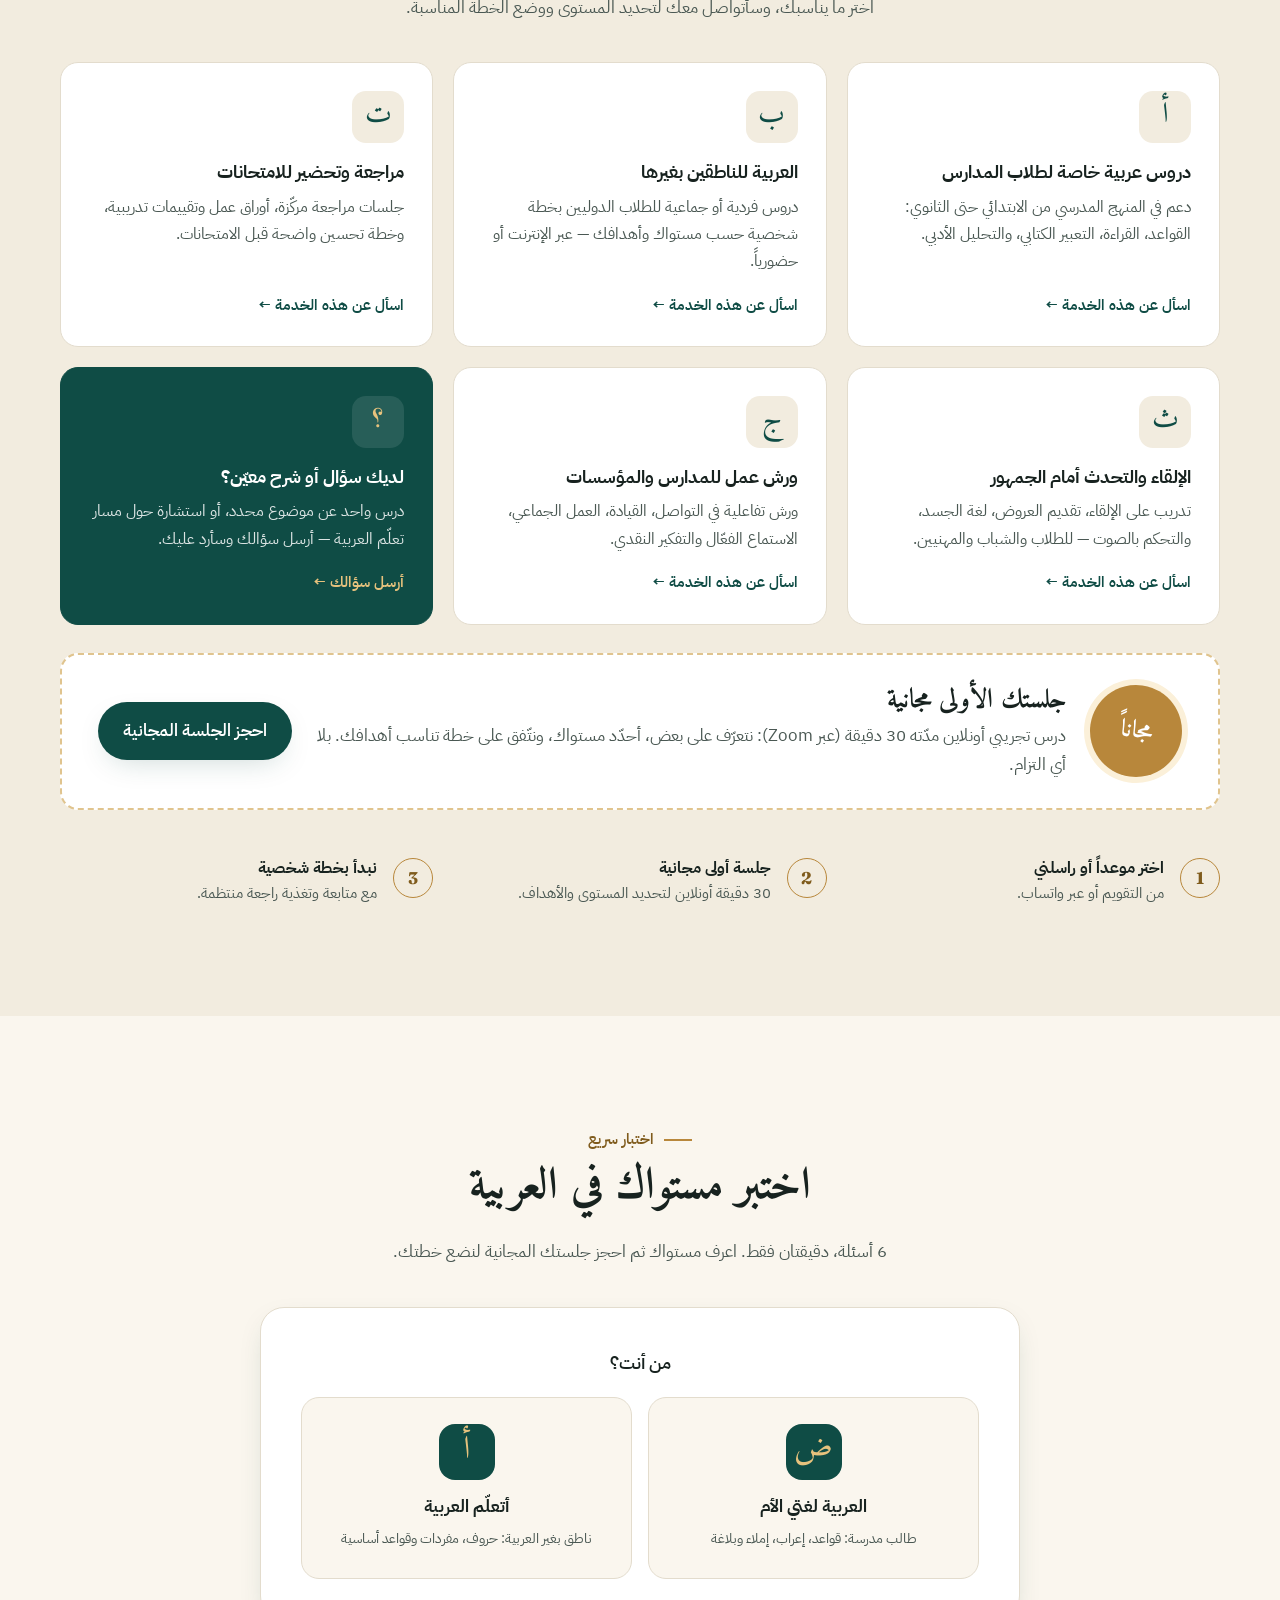
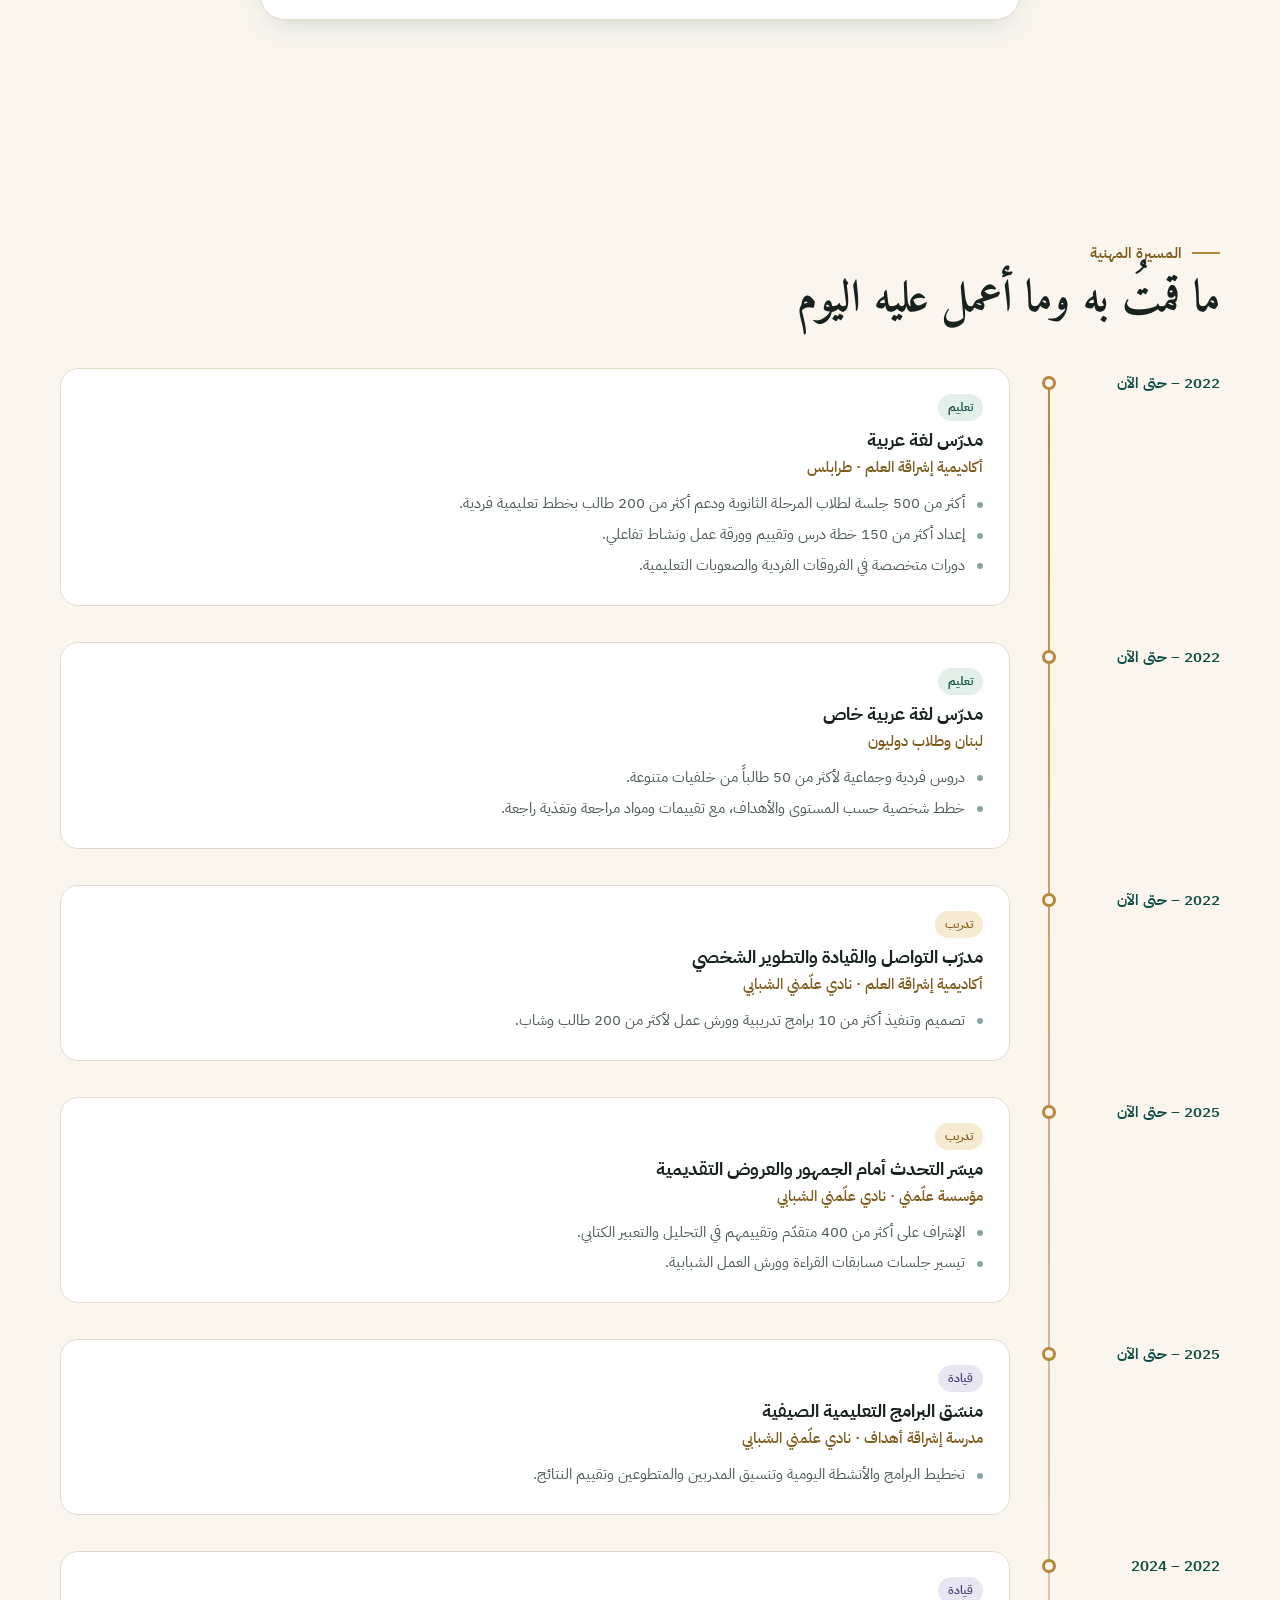
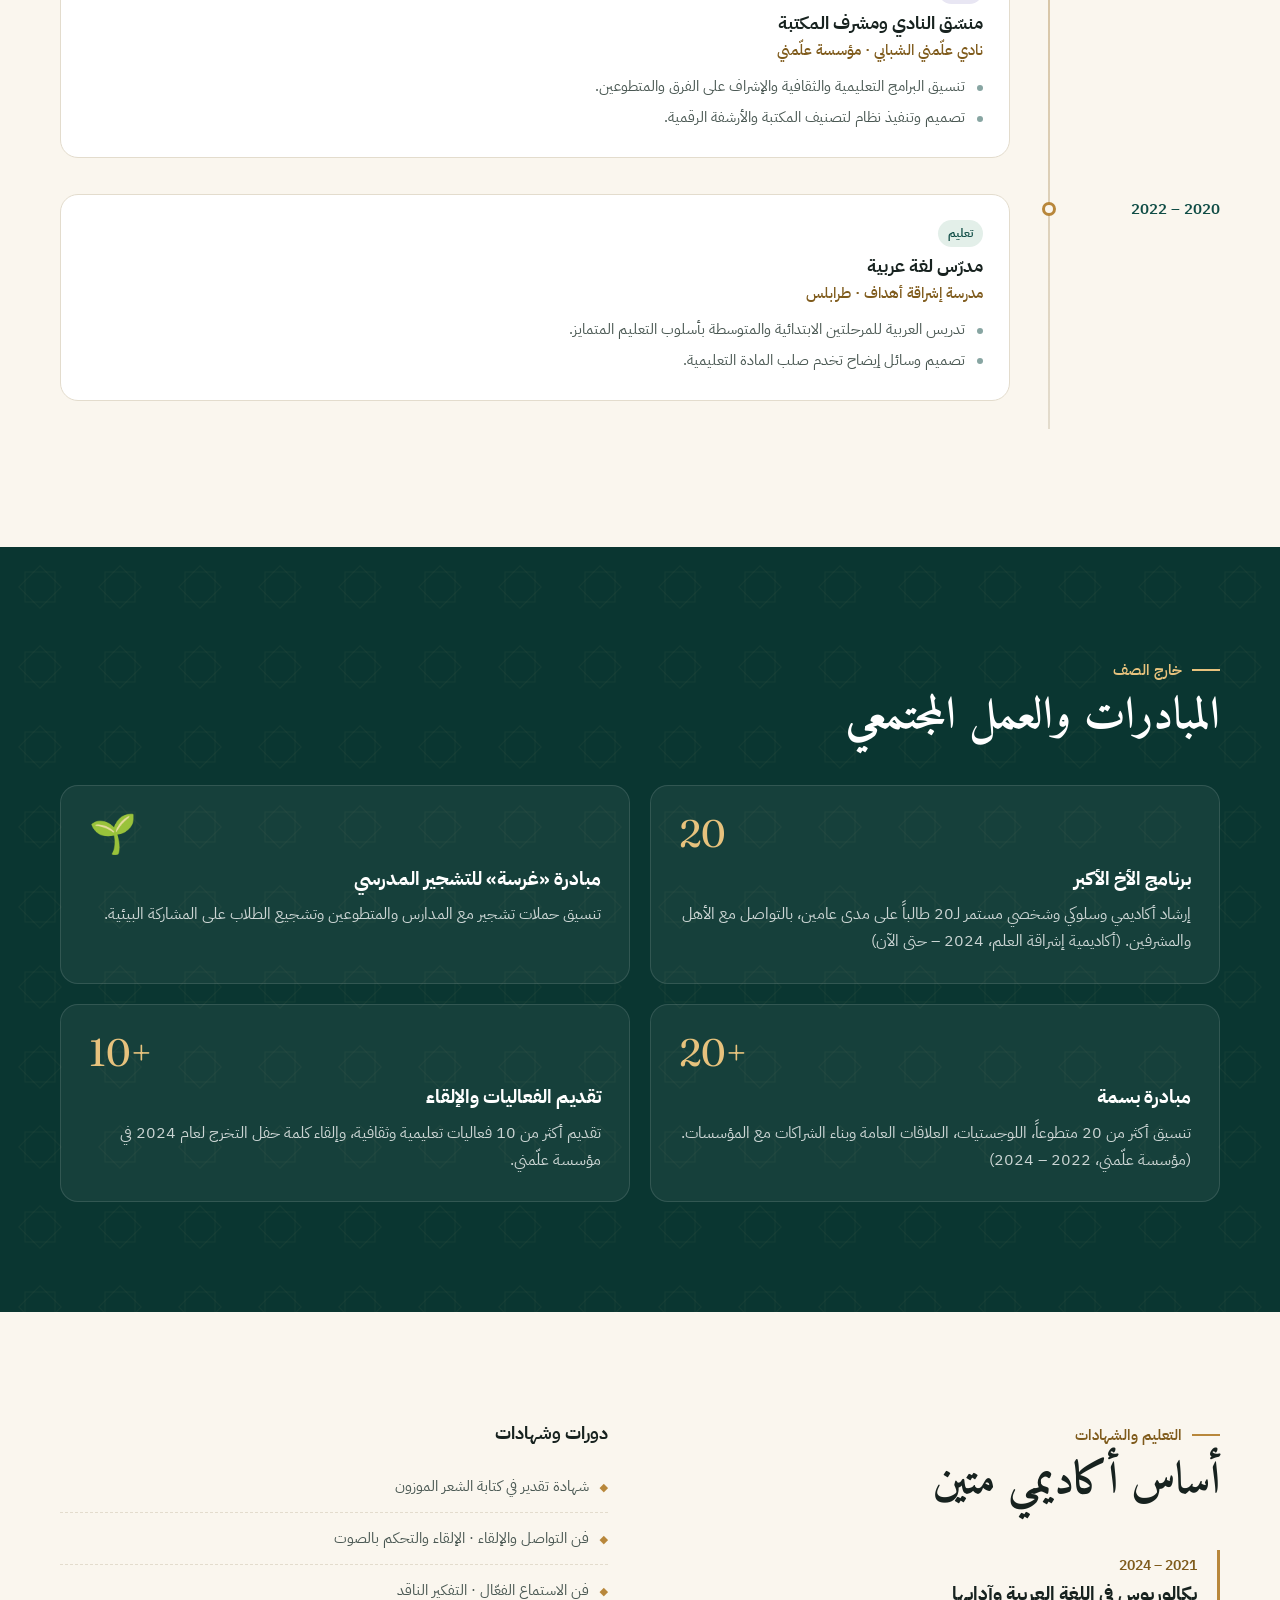
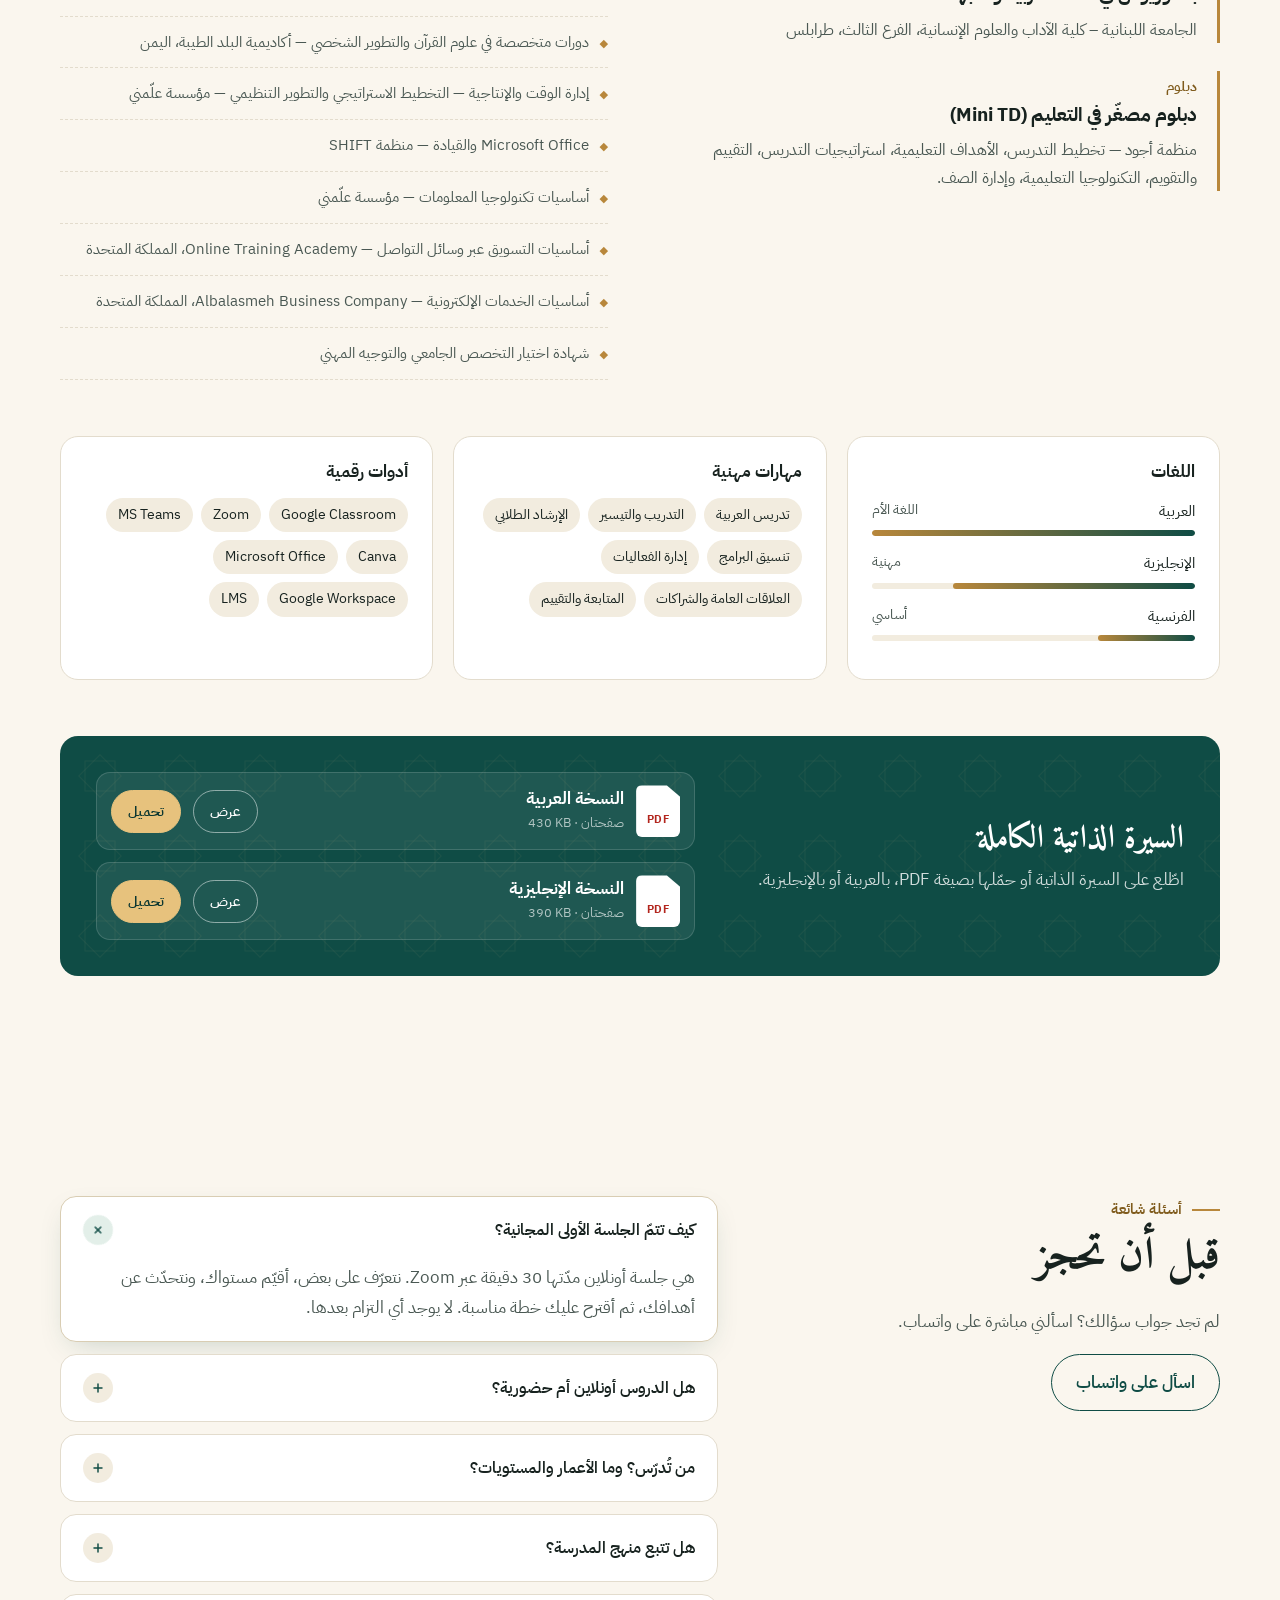
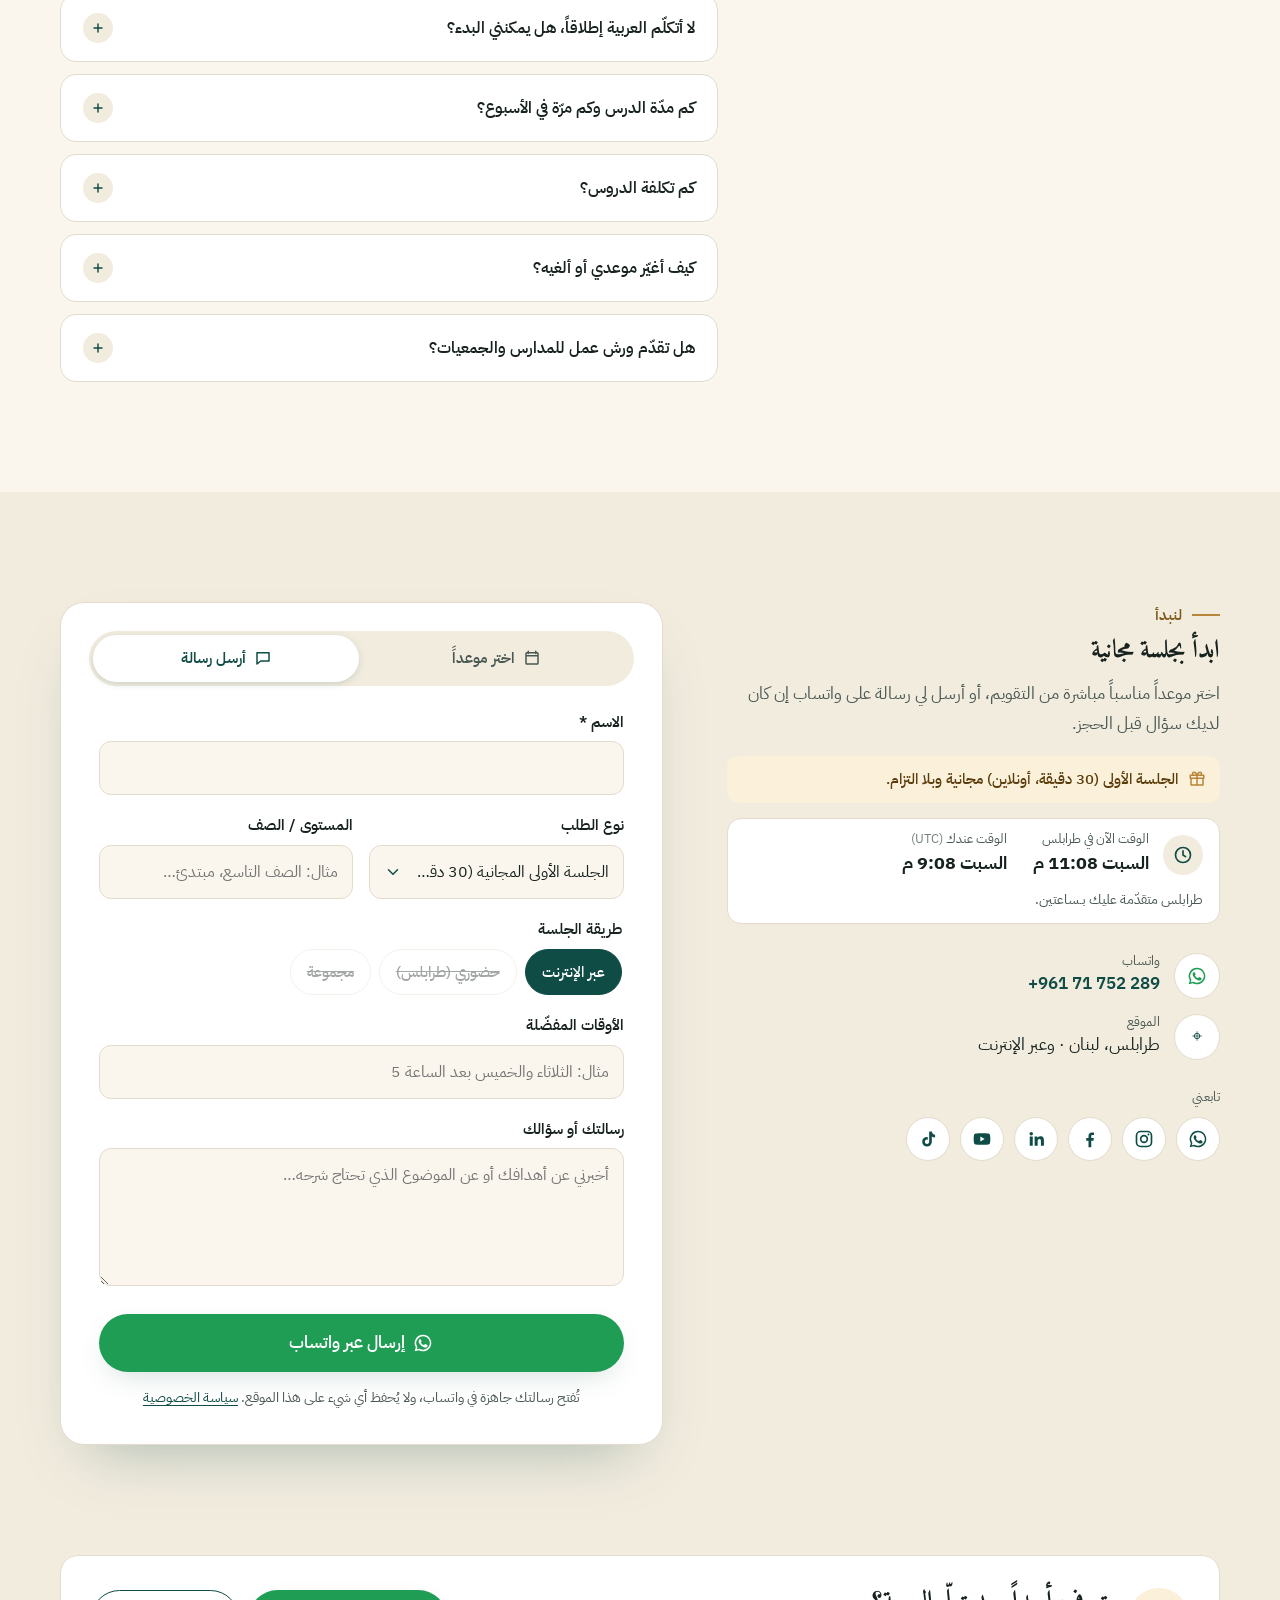
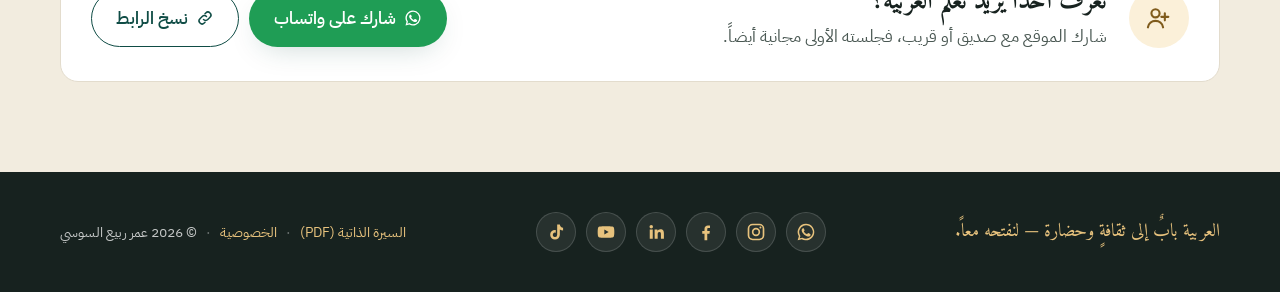
==== commit 7e880214: "p" ====
--- a/index.html
+++ b/index.html
@@ -95,6 +95,16 @@
   <link rel="preconnect" href="https://fonts.googleapis.com">
   <link rel="preconnect" href="https://fonts.gstatic.com" crossorigin>
   <link href="https://fonts.googleapis.com/css2?family=Amiri:wght@400;700&family=Fraunces:opsz,wght@9..144,500;9..144,700&family=IBM+Plex+Sans+Arabic:wght@400;500;600;700&display=swap" rel="stylesheet">
+  <meta name="color-scheme" content="light dark">
+  <script>
+    /* Apply the saved / system theme before the page paints (no white flash in dark mode) */
+    (function () {
+      var t = null;
+      try { t = localStorage.getItem("theme"); } catch (e) {}
+      if (t !== "light" && t !== "dark") t = window.matchMedia("(prefers-color-scheme: dark)").matches ? "dark" : "light";
+      document.documentElement.setAttribute("data-theme", t);
+    })();
+  </script>
   <link rel="stylesheet" href="styles.css">
 </head>
 <body>
@@ -116,11 +126,16 @@
       <a href="#journey"><span class="ar">المسيرة</span><span class="en">Journey</span></a>
       <a href="#community"><span class="ar">المبادرات</span><span class="en">Initiatives</span></a>
       <a href="#education"><span class="ar">التعليم</span><span class="en">Education</span></a>
+      <a href="#quiz"><span class="ar">اختبر مستواك</span><span class="en">Level quiz</span></a>
       <a href="#faq"><span class="ar">أسئلة</span><span class="en">FAQ</span></a>
       <a href="#book" class="nav-cta"><span class="ar">جلسة مجانية</span><span class="en">Free session</span></a>
     </nav>
 
     <div class="header-actions">
+      <button class="theme-toggle" id="themeToggle" type="button" aria-label="Toggle dark mode" title="Dark / light">
+        <svg class="i-moon" viewBox="0 0 24 24" width="20" height="20" aria-hidden="true"><path fill="none" stroke="currentColor" stroke-width="2" stroke-linecap="round" stroke-linejoin="round" d="M20 14.5A8 8 0 0 1 9.5 4 8 8 0 1 0 20 14.5Z"/></svg>
+        <svg class="i-sun" viewBox="0 0 24 24" width="20" height="20" aria-hidden="true"><g fill="none" stroke="currentColor" stroke-width="2" stroke-linecap="round"><circle cx="12" cy="12" r="4"/><path d="M12 2v2M12 20v2M4.9 4.9l1.4 1.4M17.7 17.7l1.4 1.4M2 12h2M20 12h2M4.9 19.1l1.4-1.4M17.7 6.3l1.4-1.4"/></g></svg>
+      </button>
       <button class="lang-toggle" id="langToggle" type="button" aria-label="Switch language">
         <span class="ar">English</span><span class="en">عربي</span>
       </button>
@@ -307,6 +322,81 @@
         <p><span class="ar">مع متابعة وتغذية راجعة منتظمة.</span><span class="en">With regular follow-up and feedback.</span></p></div>
       </li>
     </ol>
+  </div>
+</section>
+
+<!-- ============ LEVEL QUIZ ============ -->
+<section class="section" id="quiz">
+  <div class="container">
+    <div class="section-head center reveal">
+      <p class="kicker"><span class="ar">اختبار سريع</span><span class="en">Quick quiz</span></p>
+      <h2><span class="ar">اختبر مستواك في العربية</span><span class="en">Test your Arabic level</span></h2>
+      <p class="section-sub">
+        <span class="ar">6 أسئلة، دقيقتان فقط. اعرف مستواك ثم احجز جلستك المجانية لنضع خطتك.</span>
+        <span class="en">6 questions, 2 minutes. Find out your level, then book your free session to build your plan.</span>
+      </p>
+    </div>
+
+    <div class="quiz reveal" id="quiz-app">
+      <!-- Start screen -->
+      <div class="quiz-screen" data-screen="start">
+        <p class="quiz-ask"><span class="ar">من أنت؟</span><span class="en">Which describes you?</span></p>
+        <div class="quiz-tracks">
+          <button type="button" class="quiz-track" data-track="native">
+            <span class="quiz-track-icon" aria-hidden="true">ض</span>
+            <strong><span class="ar">العربية لغتي الأم</span><span class="en">Arabic is my first language</span></strong>
+            <small><span class="ar">طالب مدرسة: قواعد، إعراب، إملاء وبلاغة</span><span class="en">School student: grammar, iʿrāb, spelling &amp; rhetoric</span></small>
+          </button>
+          <button type="button" class="quiz-track" data-track="learner">
+            <span class="quiz-track-icon" aria-hidden="true">أ</span>
+            <strong><span class="ar">أتعلّم العربية</span><span class="en">I'm learning Arabic</span></strong>
+            <small><span class="ar">ناطق بغير العربية: حروف، مفردات وقواعد أساسية</span><span class="en">Non-native: letters, vocabulary &amp; basic grammar</span></small>
+          </button>
+        </div>
+      </div>
+
+      <!-- Question screen -->
+      <div class="quiz-screen" data-screen="question" hidden>
+        <div class="quiz-top">
+          <span class="quiz-count" id="quizCount"></span>
+          <button type="button" class="link-btn quiz-restart" data-restart><span class="ar">البدء من جديد</span><span class="en">Start over</span></button>
+        </div>
+        <div class="quiz-progress" aria-hidden="true"><span id="quizBar"></span></div>
+        <div class="quiz-q" id="quizQ"></div>
+        <div class="quiz-options" id="quizOptions" role="group"></div>
+        <div class="quiz-feedback" id="quizFeedback" aria-live="polite"></div>
+        <div class="quiz-next-wrap">
+          <button type="button" class="btn btn-primary" id="quizNext" hidden></button>
+        </div>
+      </div>
+
+      <!-- Result screen -->
+      <div class="quiz-screen" data-screen="result" hidden>
+        <div class="quiz-result">
+          <div class="quiz-score" id="quizScore" aria-hidden="true">
+            <svg viewBox="0 0 120 120"><circle class="ring-bg" cx="60" cy="60" r="52"/><circle class="ring" id="quizRing" cx="60" cy="60" r="52"/></svg>
+            <span id="quizScoreText"></span>
+          </div>
+          <div class="quiz-result-text">
+            <p class="quiz-level-label"><span class="ar">مستواك</span><span class="en">Your level</span></p>
+            <h3 id="quizLevel"></h3>
+            <p id="quizAdvice"></p>
+          </div>
+        </div>
+        <div class="quiz-actions">
+          <a href="#book" class="btn btn-primary" id="quizBook"><span class="ar">احجز جلستك المجانية</span><span class="en">Book your free session</span></a>
+          <button type="button" class="btn btn-ghost" data-share="quiz">
+            <svg viewBox="0 0 24 24" width="18" height="18" aria-hidden="true"><g fill="none" stroke="currentColor" stroke-width="2" stroke-linecap="round" stroke-linejoin="round"><circle cx="18" cy="5" r="3"/><circle cx="6" cy="12" r="3"/><circle cx="18" cy="19" r="3"/><path d="m8.6 13.5 6.8 4M15.4 6.5l-6.8 4"/></g></svg>
+            <span class="ar">تحدَّ صديقاً</span><span class="en">Challenge a friend</span>
+          </button>
+          <button type="button" class="link-btn" data-restart><span class="ar">أعد الاختبار</span><span class="en">Retake the quiz</span></button>
+        </div>
+        <details class="quiz-review">
+          <summary><span class="ar">راجع إجاباتك</span><span class="en">Review your answers</span></summary>
+          <ol id="quizReview"></ol>
+        </details>
+      </div>
+    </div>
   </div>
 </section>
 
@@ -641,6 +731,23 @@
         <span><span class="ar">الجلسة الأولى (30 دقيقة، أونلاين) مجانية وبلا التزام.</span><span class="en">The first session (30 min, online) is free, with no commitment.</span></span>
       </p>
 
+      <div class="tz" id="tzHelper" aria-live="polite">
+        <div class="tz-clock">
+          <svg viewBox="0 0 24 24" width="20" height="20" aria-hidden="true"><g fill="none" stroke="currentColor" stroke-width="2" stroke-linecap="round"><circle cx="12" cy="12" r="9"/><path d="M12 7v5l3 2"/></g></svg>
+        </div>
+        <div class="tz-rows">
+          <div class="tz-row">
+            <small><span class="ar">الوقت الآن في طرابلس</span><span class="en">Now in Tripoli</span></small>
+            <strong id="tzTripoli">--:--</strong>
+          </div>
+          <div class="tz-row" id="tzYouRow">
+            <small><span class="ar">الوقت عندك</span><span class="en">Your time</span> <span class="tz-zone" id="tzZone"></span></small>
+            <strong id="tzYou">--:--</strong>
+          </div>
+        </div>
+        <p class="tz-diff" id="tzDiff"></p>
+      </div>
+
       <ul class="contact-list">
         <li>
           <span class="ci ci-wa"><svg viewBox="0 0 24 24" width="20" height="20" aria-hidden="true"><path fill="currentColor" d="M12 2a10 10 0 0 0-8.6 15.1L2 22l5-1.3A10 10 0 1 0 12 2Zm0 18.2a8.2 8.2 0 0 1-4.2-1.2l-.3-.2-3 .8.8-2.9-.2-.3A8.2 8.2 0 1 1 12 20.2Zm4.5-6.1c-.2-.1-1.5-.7-1.7-.8s-.4-.1-.6.1-.7.8-.8 1-.3.2-.5.1a6.7 6.7 0 0 1-3.3-2.9c-.3-.4.3-.4.7-1.3a.5.5 0 0 0 0-.5l-.8-1.8c-.2-.5-.4-.4-.6-.4h-.5a1 1 0 0 0-.7.3 3 3 0 0 0-.9 2.2 5.2 5.2 0 0 0 1.1 2.7 11.8 11.8 0 0 0 4.5 4c1.7.7 2.3.8 3.2.6a2.7 2.7 0 0 0 1.7-1.2 2.2 2.2 0 0 0 .2-1.2c-.1-.1-.3-.2-.5-.3Z"/></svg></span>
@@ -742,6 +849,30 @@
         <button type="button" class="link-btn" data-privacy><span class="ar">سياسة الخصوصية</span><span class="en">Privacy note</span></button>
       </p>
     </form>
+    </div>
+  </div>
+</section>
+
+<!-- ============ REFER A FRIEND ============ -->
+<section class="refer">
+  <div class="container refer-inner reveal">
+    <div class="refer-icon" aria-hidden="true">
+      <svg viewBox="0 0 24 24" width="28" height="28"><g fill="none" stroke="currentColor" stroke-width="1.8" stroke-linecap="round" stroke-linejoin="round"><circle cx="9" cy="8" r="3.5"/><path d="M2.5 20c.6-3.4 3.3-5.5 6.5-5.5s5.9 2.1 6.5 5.5"/><path d="M17 8v6M14 11h6"/></g></svg>
+    </div>
+    <div class="refer-text">
+      <h2><span class="ar">تعرف أحداً يريد تعلّم العربية؟</span><span class="en">Know someone who wants to learn Arabic?</span></h2>
+      <p><span class="ar">شارك الموقع مع صديق أو قريب، فجلسته الأولى مجانية أيضاً.</span><span class="en">Share this page with a friend or relative. Their first session is free too.</span></p>
+    </div>
+    <div class="refer-actions">
+      <button type="button" class="btn btn-primary btn-wa" data-share="refer">
+        <svg viewBox="0 0 24 24" width="18" height="18" aria-hidden="true"><path fill="currentColor" d="M12 2a10 10 0 0 0-8.6 15.1L2 22l5-1.3A10 10 0 1 0 12 2Zm0 18.2a8.2 8.2 0 0 1-4.2-1.2l-.3-.2-3 .8.8-2.9-.2-.3A8.2 8.2 0 1 1 12 20.2Zm4.5-6.1c-.2-.1-1.5-.7-1.7-.8s-.4-.1-.6.1-.7.8-.8 1-.3.2-.5.1a6.7 6.7 0 0 1-3.3-2.9c-.3-.4.3-.4.7-1.3a.5.5 0 0 0 0-.5l-.8-1.8c-.2-.5-.4-.4-.6-.4h-.5a1 1 0 0 0-.7.3 3 3 0 0 0-.9 2.2 5.2 5.2 0 0 0 1.1 2.7 11.8 11.8 0 0 0 4.5 4c1.7.7 2.3.8 3.2.6a2.7 2.7 0 0 0 1.7-1.2 2.2 2.2 0 0 0 .2-1.2c-.1-.1-.3-.2-.5-.3Z"/></svg>
+        <span class="ar">شارك على واتساب</span><span class="en">Share on WhatsApp</span>
+      </button>
+      <button type="button" class="btn btn-ghost" data-copy-link>
+        <svg viewBox="0 0 24 24" width="18" height="18" aria-hidden="true"><g fill="none" stroke="currentColor" stroke-width="2" stroke-linecap="round" stroke-linejoin="round"><path d="M10 14a4 4 0 0 0 5.7 0l3-3a4 4 0 0 0-5.7-5.7l-1 1"/><path d="M14 10a4 4 0 0 0-5.7 0l-3 3a4 4 0 0 0 5.7 5.7l1-1"/></g></svg>
+        <span class="copy-label"><span class="ar">نسخ الرابط</span><span class="en">Copy link</span></span>
+        <span class="copied-label" hidden><span class="ar">تمّ النسخ ✓</span><span class="en">Copied ✓</span></span>
+      </button>
     </div>
   </div>
 </section>
--- a/styles.css
+++ b/styles.css
@@ -11,6 +11,10 @@
   --tint: #f2ecdf;
   --card: #ffffff;
   --line: #e3dccd;
+  --surface: #ffffff;
+  --primary-ink: #0f4c45; /* primary colour used for TEXT (lighter in dark mode) */
+  --footer-bg: #17221f;
+  --header-bg: rgba(250, 246, 238, .9);
   --radius: 18px;
   --shadow: 0 10px 30px -12px rgba(15, 76, 69, .25);
   --font-body: "IBM Plex Sans Arabic", system-ui, sans-serif;
@@ -36,7 +40,7 @@
   overflow-x: hidden;
 }
 img { max-width: 100%; display: block; }
-a { color: var(--primary); }
+a { color: var(--primary-ink); }
 h1, h2, h3, h4 { margin: 0 0 .5em; line-height: 1.25; color: var(--ink); }
 h1, h2 { font-family: var(--font-display); font-weight: 700; }
 p { margin: 0 0 1em; }
@@ -49,7 +53,7 @@
 .site-header {
   position: sticky; top: 0; z-index: 50;
   height: var(--header-h);
-  background: rgba(250, 246, 238, .9);
+  background: var(--header-bg);
   backdrop-filter: blur(10px);
   -webkit-backdrop-filter: blur(10px);
   border-bottom: 1px solid transparent;
@@ -77,7 +81,7 @@
 
 .header-actions { display: flex; align-items: center; gap: 8px; }
 .lang-toggle {
-  border: 1.5px solid var(--primary); color: var(--primary); background: transparent;
+  border: 1.5px solid var(--primary); color: var(--primary-ink); background: transparent;
   border-radius: 999px; padding: 6px 14px; font-weight: 600; font-size: .9rem;
   transition: background .2s, color .2s;
 }
@@ -101,7 +105,7 @@
 .btn:hover { transform: translateY(-2px); }
 .btn-primary { background: var(--primary); color: #fff; box-shadow: var(--shadow); }
 .btn-primary:hover { background: var(--primary-dark); }
-.btn-ghost { border-color: var(--primary); color: var(--primary); background: transparent; }
+.btn-ghost { border-color: var(--primary); color: var(--primary-ink); background: transparent; }
 .btn-ghost:hover { background: rgba(15, 76, 69, .06); }
 
 /* ============ HERO ============ */
@@ -126,7 +130,7 @@
   letter-spacing: .02em; margin-bottom: 14px;
 }
 html[data-lang="en"] .eyebrow { text-transform: uppercase; letter-spacing: .1em; font-size: .78rem; }
-.hero h1 { font-size: clamp(2.4rem, 6vw, 4.2rem); color: var(--primary); margin-bottom: .35em; }
+.hero h1 { font-size: clamp(2.4rem, 6vw, 4.2rem); color: var(--primary-ink); margin-bottom: .35em; }
 .hero-lead { font-size: clamp(1.05rem, 1.6vw, 1.2rem); color: var(--ink-soft); max-width: 36em; }
 .hero-ctas { display: flex; flex-wrap: wrap; gap: 12px; margin: 28px 0 20px; }
 .hero-meta { font-size: .92rem; color: var(--ink-soft); }
@@ -136,7 +140,7 @@
   position: relative; aspect-ratio: 4 / 5; border-radius: 200px 200px var(--radius) var(--radius);
   overflow: hidden; background: linear-gradient(160deg, var(--primary) 0%, var(--primary-dark) 100%);
   box-shadow: 0 30px 60px -25px rgba(15, 76, 69, .55);
-  border: 6px solid #fff;
+  border: 6px solid var(--surface);
 }
 .portrait img { position: absolute; inset: 0; width: 100%; height: 100%; object-fit: cover; z-index: 2; }
 .portrait-fallback {
@@ -149,21 +153,21 @@
 html[data-lang="en"] .portrait-caption { font-family: "Fraunces", serif; font-style: italic; font-size: 1.15rem; }
 .floating-badge {
   position: absolute; inset-inline-start: -18px; bottom: 28px; z-index: 3;
-  background: #fff; border-radius: 16px; padding: 12px 18px; box-shadow: var(--shadow);
+  background: var(--surface); border-radius: 16px; padding: 12px 18px; box-shadow: var(--shadow);
   display: flex; flex-direction: column; line-height: 1.2;
 }
-.floating-badge strong { font-family: "Fraunces", serif; font-size: 1.6rem; color: var(--primary); order: 2; }
+.floating-badge strong { font-family: "Fraunces", serif; font-size: 1.6rem; color: var(--primary-ink); order: 2; }
 .floating-badge span { font-size: .82rem; color: var(--ink-soft); order: 1; }
 
 .stats {
   position: relative; margin-top: clamp(40px, 6vw, 70px);
   display: grid; grid-template-columns: repeat(4, 1fr);
-  background: #fff; border: 1px solid var(--line); border-radius: var(--radius);
+  background: var(--surface); border: 1px solid var(--line); border-radius: var(--radius);
   box-shadow: var(--shadow);
 }
 .stats li { padding: 22px 20px; text-align: center; display: flex; flex-direction: column; gap: 2px; }
 .stats li + li { border-inline-start: 1px solid var(--line); }
-.stats strong { font-family: "Fraunces", serif; font-size: clamp(1.7rem, 3.5vw, 2.4rem); color: var(--primary); line-height: 1.1; }
+.stats strong { font-family: "Fraunces", serif; font-size: clamp(1.7rem, 3.5vw, 2.4rem); color: var(--primary-ink); line-height: 1.1; }
 .stats strong, .impact-num, .floating-badge strong { direction: ltr; unicode-bidi: isolate; }
 .stats span { font-size: .9rem; color: var(--ink-soft); }
 
@@ -184,7 +188,7 @@
 .about-body p { color: var(--ink-soft); font-size: 1.08rem; }
 .pill-list { display: flex; flex-wrap: wrap; gap: 10px; margin-top: 24px; }
 .pill-list li {
-  background: #fff; border: 1px solid var(--line); border-radius: 999px;
+  background: var(--surface); border: 1px solid var(--line); border-radius: 999px;
   padding: 8px 16px; font-size: .92rem; font-weight: 500;
 }
 .pill-list li::before { content: "✦"; color: var(--gold); margin-inline-end: 8px; }
@@ -198,14 +202,14 @@
 }
 .card:hover { transform: translateY(-4px); box-shadow: var(--shadow); border-color: transparent; }
 .card-icon {
-  width: 52px; height: 52px; border-radius: 14px; background: var(--tint); color: var(--primary);
+  width: 52px; height: 52px; border-radius: 14px; background: var(--tint); color: var(--primary-ink);
   display: grid; place-items: center; font-family: "Amiri", serif; font-size: 1.8rem; line-height: 1;
   margin-bottom: 18px; padding-bottom: 4px;
 }
 .card h3 { font-size: 1.15rem; }
 .card p { color: var(--ink-soft); font-size: .98rem; flex: 1; }
 .card-link {
-  align-self: flex-start; background: none; border: 0; padding: 0; color: var(--primary);
+  align-self: flex-start; background: none; border: 0; padding: 0; color: var(--primary-ink);
   font-weight: 600; font-size: .95rem;
 }
 .card-link:hover { color: var(--gold-text); }
@@ -235,16 +239,16 @@
   content: ""; position: absolute; inset-inline-start: 164px; top: 8px; width: 14px; height: 14px;
   border-radius: 50%; background: var(--paper); border: 3px solid var(--gold);
 }
-.tl-date { font-weight: 600; color: var(--primary); font-size: .95rem; padding-top: 2px; padding-inline-end: 24px; }
+.tl-date { font-weight: 600; color: var(--primary-ink); font-size: .95rem; padding-top: 2px; padding-inline-end: 24px; }
 .tl-body {
-  background: #fff; border: 1px solid var(--line); border-radius: var(--radius); padding: 22px 26px;
+  background: var(--surface); border: 1px solid var(--line); border-radius: var(--radius); padding: 22px 26px;
 }
 .tl-body h3 { font-size: 1.15rem; margin: 8px 0 2px; }
 .tl-org { color: var(--gold-text); font-weight: 500; font-size: .93rem; margin-bottom: 10px; }
 .tl-body ul li { position: relative; padding-inline-start: 18px; color: var(--ink-soft); font-size: .96rem; margin-bottom: 4px; }
 .tl-body ul li::before { content: ""; position: absolute; inset-inline-start: 0; top: .75em; width: 6px; height: 6px; border-radius: 50%; background: var(--primary); opacity: .5; }
 .tag { display: inline-block; font-size: .75rem; font-weight: 600; padding: 3px 10px; border-radius: 999px; }
-.tag-teach { background: #e3efe9; color: var(--primary); }
+.tag-teach { background: #e3efe9; color: var(--primary-ink); }
 .tag-train { background: #f6ead3; color: #8a5f1d; }
 .tag-lead { background: #e8e6f3; color: #4b4380; }
 
@@ -281,7 +285,7 @@
 .cert-list li::before { content: "◆"; color: var(--gold); font-size: .7rem; padding-top: .45em; }
 
 .skills-grid { display: grid; grid-template-columns: repeat(3, 1fr); gap: 20px; margin-top: 56px; }
-.skill-box { background: #fff; border: 1px solid var(--line); border-radius: var(--radius); padding: 24px; }
+.skill-box { background: var(--surface); border: 1px solid var(--line); border-radius: var(--radius); padding: 24px; }
 .skill-box h4 { font-size: 1.05rem; margin-bottom: 16px; }
 .lang-bars li { display: grid; grid-template-columns: 1fr auto; row-gap: 6px; margin-bottom: 14px; font-size: .95rem; }
 .lang-bars em { font-style: normal; color: var(--ink-soft); font-size: .85rem; }
@@ -295,13 +299,13 @@
 .book-grid { display: grid; grid-template-columns: .9fr 1.1fr; gap: clamp(28px, 5vw, 70px); align-items: start; }
 .contact-list { margin-top: 28px; display: grid; gap: 14px; }
 .contact-list li { display: flex; gap: 14px; align-items: center; }
-.ci { width: 46px; height: 46px; flex: none; border-radius: 50%; background: #fff; border: 1px solid var(--line); display: grid; place-items: center; color: var(--primary); font-size: 1.15rem; }
+.ci { width: 46px; height: 46px; flex: none; border-radius: 50%; background: var(--surface); border: 1px solid var(--line); display: grid; place-items: center; color: var(--primary-ink); font-size: 1.15rem; }
 .contact-list small { display: block; color: var(--ink-soft); font-size: .82rem; line-height: 1.3; }
 .contact-list a { font-weight: 600; text-decoration: none; word-break: break-all; }
 .contact-list a[dir="ltr"] { unicode-bidi: isolate; display: inline-block; }
 
 .book-panel {
-  background: #fff; border-radius: 24px; padding: clamp(16px, 3vw, 28px);
+  background: var(--surface); border-radius: 24px; padding: clamp(16px, 3vw, 28px);
   box-shadow: 0 30px 60px -30px rgba(15, 76, 69, .35); border: 1px solid var(--line);
   min-width: 0;
 }
@@ -315,7 +319,7 @@
   padding: 10px 12px; border-radius: 999px; transition: background .2s, color .2s, box-shadow .2s;
 }
 .book-tab:hover { color: var(--ink); }
-.book-tab[aria-selected="true"] { background: #fff; color: var(--primary); box-shadow: 0 2px 8px -2px rgba(15, 76, 69, .25); }
+.book-tab[aria-selected="true"] { background: var(--surface); color: var(--primary-ink); box-shadow: 0 2px 8px -2px rgba(15, 76, 69, .25); }
 .book-tab:focus-visible { outline: 2px solid var(--primary); outline-offset: 2px; }
 .book-form { padding: 4px clamp(4px, 1.5vw, 10px) 6px; }
 .book-form[hidden], .book-cal[hidden] { display: none; }
@@ -355,7 +359,7 @@
   background: rgba(255,255,255,.07); border: 1px solid rgba(255,255,255,.15); border-radius: 14px; padding: 12px 14px;
 }
 .cv-icon {
-  flex: none; width: 44px; height: 52px; border-radius: 6px; background: #fff; color: #b3261e;
+  flex: none; width: 44px; height: 52px; border-radius: 6px; background: var(--surface); color: #b3261e;
   display: grid; place-items: end center; padding-bottom: 8px; font-size: .7rem; font-weight: 700; letter-spacing: .05em;
   clip-path: polygon(0 0, 70% 0, 100% 22%, 100% 100%, 0 100%);
 }
@@ -387,7 +391,7 @@
 
 .offer-banner {
   margin-top: 28px; display: grid; grid-template-columns: auto 1fr auto; gap: 24px; align-items: center;
-  background: #fff; border: 2px dashed #e0c48e; border-radius: var(--radius);
+  background: var(--surface); border: 2px dashed #e0c48e; border-radius: var(--radius);
   padding: clamp(20px, 3vw, 28px) clamp(20px, 3.5vw, 36px);
 }
 .offer-stamp {
@@ -413,7 +417,7 @@
 .socials { display: flex; flex-wrap: wrap; gap: 10px; }
 .social {
   width: 44px; height: 44px; border-radius: 50%; display: grid; place-items: center;
-  background: #fff; border: 1px solid var(--line); color: var(--primary);
+  background: var(--surface); border: 1px solid var(--line); color: var(--primary-ink);
   transition: background .2s, color .2s, transform .2s, border-color .2s;
 }
 .social:hover { transform: translateY(-2px); color: #fff; border-color: transparent; background: var(--primary); }
@@ -429,7 +433,7 @@
 .seg input:disabled + span { opacity: .4; cursor: not-allowed; text-decoration: line-through; }
 .form-privacy { margin: 14px 0 0; font-size: .85rem; color: var(--ink-soft); text-align: center; }
 .link-btn {
-  background: none; border: 0; padding: 0; font: inherit; color: var(--primary);
+  background: none; border: 0; padding: 0; font: inherit; color: var(--primary-ink);
   text-decoration: underline; text-underline-offset: 3px; cursor: pointer;
 }
 .ci-wa { color: #1f9d55; }
@@ -438,7 +442,7 @@
 .faq-grid { display: grid; grid-template-columns: .8fr 1.2fr; gap: clamp(24px, 5vw, 70px); align-items: start; }
 .faq-grid .section-head { position: sticky; top: calc(var(--header-h) + 24px); }
 .faq-list { display: grid; gap: 12px; }
-.faq { background: #fff; border: 1px solid var(--line); border-radius: 16px; transition: border-color .2s, box-shadow .2s; }
+.faq { background: var(--surface); border: 1px solid var(--line); border-radius: 16px; transition: border-color .2s, box-shadow .2s; }
 .faq[open] { border-color: #d9cdb3; box-shadow: var(--shadow); }
 .faq summary {
   list-style: none; cursor: pointer; display: flex; align-items: center; justify-content: space-between; gap: 16px;
@@ -458,7 +462,7 @@
 /* privacy dialog */
 .privacy {
   width: min(640px, calc(100% - 32px)); max-height: min(80vh, 760px); padding: 0;
-  border: 0; border-radius: 20px; background: #fff; color: var(--ink);
+  border: 0; border-radius: 20px; background: var(--surface); color: var(--ink);
   box-shadow: 0 30px 80px -20px rgba(0,0,0,.45);
 }
 .privacy::backdrop { background: rgba(10, 30, 27, .55); }
@@ -476,7 +480,7 @@
 .privacy-body { padding: 20px 24px 24px; overflow-y: auto; }
 .privacy-body h3 { font-size: 1.02rem; margin: 20px 0 4px; }
 .privacy-body p { color: var(--ink-soft); font-size: .96rem; margin: 0; }
-.privacy-intro { background: #e9f1ee; color: var(--primary) !important; border-radius: 12px; padding: 12px 14px; font-weight: 500; }
+.privacy-intro { background: #e9f1ee; color: var(--primary-ink) !important; border-radius: 12px; padding: 12px 14px; font-weight: 500; }
 .privacy-updated { margin-top: 22px !important; font-size: .82rem !important; }
 
 .footer-link { color: var(--gold-light); text-decoration: none; }
@@ -492,7 +496,7 @@
 }
 .field textarea { resize: vertical; min-height: 110px; }
 .field input:focus, .field select:focus, .field textarea:focus {
-  outline: none; border-color: var(--primary); box-shadow: 0 0 0 4px rgba(15, 76, 69, .12); background: #fff;
+  outline: none; border-color: var(--primary); box-shadow: 0 0 0 4px rgba(15, 76, 69, .12); background: var(--surface);
 }
 .field input.invalid { border-color: #c0392b; }
 
@@ -507,16 +511,16 @@
 }
 .cselect-trigger:hover { border-color: #cfc5b0; }
 .cselect-trigger:focus-visible, .cselect.open .cselect-trigger {
-  outline: none; border-color: var(--primary); box-shadow: 0 0 0 4px rgba(15, 76, 69, .12); background: #fff;
+  outline: none; border-color: var(--primary); box-shadow: 0 0 0 4px rgba(15, 76, 69, .12); background: var(--surface);
 }
 .cselect-value { flex: 1; overflow: hidden; text-overflow: ellipsis; white-space: nowrap; }
-.cselect-chev { display: grid; color: var(--primary); transition: transform .25s; }
+.cselect-chev { display: grid; color: var(--primary-ink); transition: transform .25s; }
 .cselect.open .cselect-chev { transform: rotate(180deg); }
 
 .cselect-panel {
   position: absolute; top: calc(100% + 6px); inset-inline-start: 0; z-index: 60;
   min-width: 100%; width: max-content; max-width: min(380px, 90vw);
-  background: #fff; border: 1px solid var(--line); border-radius: 14px;
+  background: var(--surface); border: 1px solid var(--line); border-radius: 14px;
   box-shadow: 0 20px 40px -18px rgba(15, 76, 69, .35);
   padding: 6px; opacity: 0; visibility: hidden; transform: translateY(-6px);
   transition: opacity .18s, transform .18s, visibility .18s;
@@ -530,8 +534,8 @@
   transition: background .15s;
 }
 .cselect-list li:hover, .cselect-list li:focus { background: var(--tint); outline: none; }
-.cselect-list li[aria-selected="true"] { color: var(--primary); font-weight: 600; background: #e9f1ee; }
-.cselect-check { display: grid; color: var(--primary); opacity: 0; }
+.cselect-list li[aria-selected="true"] { color: var(--primary-ink); font-weight: 600; background: #e9f1ee; }
+.cselect-check { display: grid; color: var(--primary-ink); opacity: 0; }
 .cselect-list li[aria-selected="true"] .cselect-check { opacity: 1; }
 
 .cselect-backdrop {
@@ -555,7 +559,7 @@
 .btn-wa:hover { background: #18834a; }
 
 /* footer */
-.site-footer { background: var(--ink); color: rgba(255,255,255,.75); padding: 40px 0; }
+.site-footer { background: var(--footer-bg); color: rgba(255,255,255,.75); padding: 40px 0; }
 .footer-inner { display: flex; flex-wrap: wrap; justify-content: space-between; gap: 16px; align-items: center; }
 .footer-quote { font-family: var(--font-display); font-size: 1.15rem; color: var(--gold-light); margin: 0; }
 .footer-copy { margin: 0; font-size: .9rem; }
@@ -572,14 +576,13 @@
 /* ============ RESPONSIVE ============ */
 /* tablet */
 @media (max-width: 1024px) {
-  .main-nav a { padding: 8px 9px; font-size: .9rem; }
   .cards { grid-template-columns: repeat(2, 1fr); }
   .skills-grid { grid-template-columns: 1fr 1fr; }
   .skills-grid .skill-box:first-child { grid-column: 1 / -1; }
 }
 
-/* small tablet & phones: collapse nav */
-@media (max-width: 900px) {
+/* collapse the menu into the hamburger below laptop width */
+@media (max-width: 1180px) {
   .menu-toggle { display: flex; }
   .main-nav {
     position: fixed; inset: var(--header-h) 0 auto 0; margin: 0;
@@ -588,12 +591,16 @@
     box-shadow: 0 20px 30px -20px rgba(0,0,0,.25);
     transform: translateY(-8px); opacity: 0; visibility: hidden;
     transition: opacity .25s, transform .25s, visibility .25s;
+    max-height: calc(100vh - var(--header-h)); overflow-y: auto;
   }
   .main-nav.open { transform: none; opacity: 1; visibility: visible; }
   .main-nav a { padding: 12px 14px; font-size: 1rem; border-radius: 12px; }
   .main-nav .nav-cta { margin: 8px 0 0; text-align: center; }
   .header-actions { margin-inline-start: auto; }
-
+}
+
+/* small tablet & phones: collapse nav */
+@media (max-width: 900px) {
   .hero-grid { grid-template-columns: 1fr; }
   .hero-visual { order: -1; width: min(280px, 75%); }
   .hero-text { text-align: center; }
@@ -610,6 +617,8 @@
   .about-grid .section-head, .book-intro { margin-bottom: 0; }
   .cv-card { grid-template-columns: 1fr; }
   .faq-grid { grid-template-columns: 1fr; }
+  .refer-inner { grid-template-columns: auto 1fr; }
+  .refer-actions { grid-column: 1 / -1; }
   .faq-grid .section-head { position: static; margin-bottom: 0; }
   .offer-banner { grid-template-columns: auto 1fr; }
   .offer-btn { grid-column: 1 / -1; justify-self: start; }
@@ -639,6 +648,15 @@
   .offer-stamp { width: 78px; height: 78px; }
   .offer-btn { justify-self: stretch; }
   .offer-pill { font-size: .85rem; }
+  .quiz-tracks, .quiz-options { grid-template-columns: 1fr; }
+  .quiz-result { grid-template-columns: 1fr; justify-items: center; text-align: center; }
+  .quiz-actions { justify-content: center; }
+  .quiz-actions .btn { flex: 1 1 100%; }
+  .quiz-next-wrap .btn { width: 100%; }
+  .refer-inner { grid-template-columns: 1fr; text-align: center; justify-items: center; }
+  .refer-actions { width: 100%; }
+  .refer-actions .btn { flex: 1 1 100%; }
+  .theme-toggle { width: 38px; height: 38px; }
   .book-tab { font-size: .88rem; padding: 10px 8px; }
   .cal-embed.loaded { min-height: 760px; }
   .cal-embed .calendly-inline-widget { height: 760px; }
@@ -670,3 +688,212 @@
   .cselect-list { max-height: none; flex: 1; }
   .cselect-list li { padding: 15px 12px; font-size: 1.02rem; }
 }
+
+
+/* theme toggle */
+.theme-toggle {
+  width: 40px; height: 40px; border-radius: 50%; display: grid; place-items: center;
+  border: 1.5px solid var(--line); background: transparent; color: var(--ink);
+  transition: background .2s, border-color .2s, transform .3s;
+}
+.theme-toggle:hover { background: var(--tint); border-color: var(--primary-ink); }
+.theme-toggle:active { transform: rotate(20deg); }
+.theme-toggle .i-sun { display: none; }
+html[data-theme="dark"] .theme-toggle .i-sun { display: block; color: var(--gold-light); }
+html[data-theme="dark"] .theme-toggle .i-moon { display: none; }
+
+/* time-zone helper */
+.tz {
+  margin-top: 14px; display: grid; grid-template-columns: auto 1fr; gap: 6px 14px; align-items: center;
+  background: var(--surface); border: 1px solid var(--line); border-radius: 14px; padding: 12px 16px;
+}
+.tz-clock { width: 40px; height: 40px; border-radius: 50%; display: grid; place-items: center; background: var(--tint); color: var(--primary-ink); }
+.tz-rows { display: flex; flex-wrap: wrap; gap: 6px 26px; }
+.tz-row small { display: block; color: var(--ink-soft); font-size: .8rem; line-height: 1.3; }
+.tz-row strong { font-size: 1.15rem; color: var(--ink); font-variant-numeric: tabular-nums; direction: ltr; unicode-bidi: isolate; }
+.tz-zone { opacity: .75; }
+.tz-diff { grid-column: 1 / -1; margin: 2px 0 0; font-size: .85rem; color: var(--ink-soft); }
+.tz-diff:empty { display: none; }
+
+/* level quiz */
+.quiz {
+  max-width: 760px; margin-inline: auto; background: var(--surface); border: 1px solid var(--line);
+  border-radius: 24px; padding: clamp(20px, 4vw, 40px); box-shadow: var(--shadow);
+}
+.quiz-screen[hidden] { display: none; }
+.quiz-ask { text-align: center; font-weight: 600; font-size: 1.1rem; margin-bottom: 18px; }
+.quiz-tracks { display: grid; grid-template-columns: 1fr 1fr; gap: 16px; }
+.quiz-track {
+  display: flex; flex-direction: column; align-items: center; text-align: center; gap: 6px;
+  padding: 26px 18px; border-radius: 18px; border: 1.5px solid var(--line); background: var(--paper); color: var(--ink);
+  transition: border-color .2s, transform .2s, box-shadow .2s;
+}
+.quiz-track:hover, .quiz-track:focus-visible { border-color: var(--primary-ink); transform: translateY(-3px); box-shadow: var(--shadow); outline: none; }
+.quiz-track-icon {
+  width: 56px; height: 56px; border-radius: 16px; display: grid; place-items: center; margin-bottom: 6px;
+  background: var(--primary); color: var(--gold-light); font-family: "Amiri", serif; font-size: 2rem; line-height: 1; padding-bottom: 4px;
+}
+.quiz-track strong { font-size: 1.05rem; }
+.quiz-track small { color: var(--ink-soft); font-size: .88rem; }
+
+.quiz-top { display: flex; justify-content: space-between; align-items: center; gap: 12px; margin-bottom: 10px; }
+.quiz-count { font-weight: 600; color: var(--gold-text); font-size: .92rem; }
+.quiz-restart { font-size: .88rem; color: var(--ink-soft); }
+.quiz-progress { height: 6px; border-radius: 6px; background: var(--tint); overflow: hidden; margin-bottom: 26px; }
+.quiz-progress span { display: block; height: 100%; width: 0; background: linear-gradient(90deg, var(--primary), var(--gold)); border-radius: 6px; transition: width .4s ease; }
+html[dir="rtl"] .quiz-progress span { background: linear-gradient(-90deg, var(--primary), var(--gold)); }
+.quiz-q { margin-bottom: 20px; }
+.quiz-q .q-text { font-size: 1.15rem; font-weight: 600; line-height: 1.6; }
+.quiz-q .q-ar {
+  display: block; margin-top: 12px; padding: 14px 18px; border-radius: 14px; background: var(--tint);
+  font-family: "Amiri", serif; font-size: 1.6rem; line-height: 1.7; text-align: center; direction: rtl; color: var(--ink);
+}
+.quiz-q .q-ar.big { font-size: 3.2rem; line-height: 1.3; }
+.quiz-options { display: grid; grid-template-columns: 1fr 1fr; gap: 12px; }
+.quiz-opt {
+  display: flex; align-items: center; gap: 12px; text-align: start; min-height: 56px;
+  padding: 12px 16px; border-radius: 14px; border: 1.5px solid var(--line); background: var(--paper); color: var(--ink);
+  font-size: 1.02rem; transition: border-color .15s, background .15s, transform .15s;
+}
+.quiz-opt .opt-key {
+  flex: none; width: 28px; height: 28px; border-radius: 8px; display: grid; place-items: center;
+  background: var(--tint); color: var(--ink-soft); font-size: .8rem; font-weight: 700;
+}
+.quiz-opt .opt-ar { font-family: "Amiri", serif; font-size: 1.3rem; line-height: 1.4; }
+.quiz-opt:not(:disabled):hover { border-color: var(--primary-ink); transform: translateY(-1px); }
+.quiz-opt:focus-visible { outline: 2px solid var(--primary-ink); outline-offset: 2px; }
+.quiz-opt:disabled { cursor: default; }
+.quiz-opt.correct { border-color: #1f9d55; background: #e7f6ec; }
+.quiz-opt.correct .opt-key { background: #1f9d55; color: #fff; }
+.quiz-opt.wrong { border-color: #c0392b; background: #fbeaea; }
+.quiz-opt.wrong .opt-key { background: #c0392b; color: #fff; }
+.quiz-opt.dim { opacity: .55; }
+html[data-theme="dark"] .quiz-opt.correct { background: #12301f; border-color: #3ccf7a; }
+html[data-theme="dark"] .quiz-opt.wrong { background: #3a1716; border-color: #ff8a80; }
+.quiz-feedback { min-height: 28px; margin-top: 16px; font-weight: 500; }
+.quiz-feedback.ok { color: #1a8a4a; }
+.quiz-feedback.no { color: #b03224; }
+html[data-theme="dark"] .quiz-feedback.ok { color: #3ccf7a; }
+html[data-theme="dark"] .quiz-feedback.no { color: #ff8a80; }
+.quiz-feedback small { display: block; color: var(--ink-soft); font-weight: 400; margin-top: 2px; }
+.quiz-next-wrap { display: flex; justify-content: flex-end; margin-top: 8px; }
+
+.quiz-result { display: grid; grid-template-columns: auto 1fr; gap: 28px; align-items: center; }
+.quiz-score { position: relative; width: 132px; height: 132px; }
+.quiz-score svg { width: 100%; height: 100%; transform: rotate(-90deg); }
+.quiz-score circle { fill: none; stroke-width: 10; }
+.quiz-score .ring-bg { stroke: var(--tint); }
+.quiz-score .ring { stroke: var(--gold); stroke-linecap: round; stroke-dasharray: 326.7; stroke-dashoffset: 326.7; transition: stroke-dashoffset 1s ease; }
+.quiz-score span {
+  position: absolute; inset: 0; display: grid; place-items: center;
+  font-family: "Fraunces", serif; font-size: 2rem; font-weight: 700; color: var(--primary-ink); direction: ltr;
+}
+.quiz-level-label { margin: 0; color: var(--gold-text); font-weight: 600; font-size: .9rem; }
+.quiz-result-text h3 { font-family: var(--font-display); font-size: clamp(1.6rem, 3.5vw, 2.1rem); margin: 0 0 6px; color: var(--primary-ink); }
+.quiz-result-text p { color: var(--ink-soft); margin: 0; }
+.quiz-actions { display: flex; flex-wrap: wrap; align-items: center; gap: 12px 16px; margin-top: 26px; }
+.quiz-review { margin-top: 22px; border-top: 1px solid var(--line); padding-top: 14px; }
+.quiz-review summary { cursor: pointer; font-weight: 600; color: var(--primary-ink); }
+.quiz-review ol { margin: 12px 0 0; padding-inline-start: 22px; list-style: decimal; display: grid; gap: 10px; }
+.quiz-review li { color: var(--ink-soft); font-size: .95rem; }
+.quiz-review li b { color: var(--ink); }
+.quiz-review .rv-ok { color: #1a8a4a; font-weight: 600; }
+.quiz-review .rv-no { color: #b03224; font-weight: 600; }
+html[data-theme="dark"] .quiz-review .rv-ok { color: #3ccf7a; }
+html[data-theme="dark"] .quiz-review .rv-no { color: #ff8a80; }
+.quiz-review .ar-inline { font-family: "Amiri", serif; font-size: 1.15em; }
+.quiz-review .rv-arrow { color: var(--ink-soft); font-size: .9em; }
+
+/* refer a friend */
+.refer { padding: 0 0 clamp(56px, 8vw, 90px); background: var(--tint); }
+.refer-inner {
+  display: grid; grid-template-columns: auto 1fr auto; gap: 22px; align-items: center;
+  background: var(--surface); border: 1px solid var(--line); border-radius: var(--radius); padding: clamp(20px, 3vw, 30px);
+}
+.refer-icon { width: 60px; height: 60px; border-radius: 50%; display: grid; place-items: center; background: #fbf0d9; color: var(--gold-text); }
+html[data-theme="dark"] .refer-icon { background: #2c2414; }
+.refer-text h2 { font-size: clamp(1.3rem, 2.5vw, 1.6rem); margin: 0 0 4px; }
+.refer-text p { margin: 0; color: var(--ink-soft); }
+.refer-actions { display: flex; flex-wrap: wrap; gap: 10px; }
+
+/* ============ DARK MODE ============ */
+html[data-theme="dark"] {
+  color-scheme: dark;
+  --ink: #ece6da;
+  --ink-soft: #a8b3ae;
+  --primary: #1d6b5f;          /* button background (white text stays readable) */
+  --primary-dark: #0b2c28;
+  --primary-ink: #8fd3c0;      /* primary colour for text/links */
+  --gold-text: #e7c27d;
+  --paper: #0e1615;
+  --tint: #15201e;
+  --card: #18231f;
+  --surface: #18231f;
+  --line: #2a3834;
+  --footer-bg: #081110;
+  --header-bg: rgba(14, 22, 21, .88);
+  --shadow: 0 10px 30px -12px rgba(0, 0, 0, .6);
+}
+html[data-theme="dark"] body { background: var(--paper); }
+html[data-theme="dark"] .hero { background: radial-gradient(ellipse at 85% 10%, rgba(231, 194, 125, .08), transparent 55%), var(--paper); }
+html[data-theme="dark"] .hero::before { opacity: .35; }
+html[data-theme="dark"] .btn-ghost:hover { background: rgba(143, 211, 192, .08); }
+html[data-theme="dark"] .btn-ghost, html[data-theme="dark"] .lang-toggle { border-color: var(--primary-ink); }
+html[data-theme="dark"] .lang-toggle:hover { background: var(--primary-ink); color: var(--paper); }
+html[data-theme="dark"] .portrait { box-shadow: 0 30px 60px -25px rgba(0, 0, 0, .8); }
+html[data-theme="dark"] .tag-teach { background: #173a33; color: #8fd3c0; }
+html[data-theme="dark"] .tag-train { background: #3a2f17; color: #e7c27d; }
+html[data-theme="dark"] .tag-lead  { background: #2a2846; color: #bdb6f0; }
+html[data-theme="dark"] .section-dark { background: #0a201d; }
+html[data-theme="dark"] .card-accent, html[data-theme="dark"] .cv-card { background: #134a42; border-color: #134a42; }
+html[data-theme="dark"] .offer-pill { background: #2c2414; border-color: #5a4720; color: #e9d3a6; }
+html[data-theme="dark"] .offer-pill strong { color: #f3dca8; }
+html[data-theme="dark"] .offer-pill:hover { background: #352b17; }
+html[data-theme="dark"] .offer-banner { border-color: #5a4720; }
+html[data-theme="dark"] .offer-stamp { box-shadow: 0 0 0 6px #2c2414; }
+html[data-theme="dark"] .offer-note { background: #2c2414; color: #e9d3a6; }
+html[data-theme="dark"] .faq[open] { border-color: #3a4a45; }
+html[data-theme="dark"] .faq summary::after,
+html[data-theme="dark"] .faq[open] summary::after {
+  background-color: #1f2e2a;
+  background-image: url("data:image/svg+xml,%3Csvg xmlns='http://www.w3.org/2000/svg' viewBox='0 0 24 24'%3E%3Cpath fill='none' stroke='%238fd3c0' stroke-width='2.2' stroke-linecap='round' d='M12 6v12M6 12h12'/%3E%3C/svg%3E");
+}
+html[data-theme="dark"] .privacy-intro,
+html[data-theme="dark"] .cselect-list li[aria-selected="true"] { background: #173a33; }
+html[data-theme="dark"] .privacy-close:hover { background: #22312d; }
+html[data-theme="dark"] .cselect-trigger:hover { border-color: #3a4a45; }
+html[data-theme="dark"] .field input:focus, html[data-theme="dark"] .field select:focus,
+html[data-theme="dark"] .field textarea:focus, html[data-theme="dark"] .cselect.open .cselect-trigger,
+html[data-theme="dark"] .cselect-trigger:focus-visible { box-shadow: 0 0 0 4px rgba(143, 211, 192, .15); border-color: var(--primary-ink); }
+html[data-theme="dark"] .field input::placeholder, html[data-theme="dark"] .field textarea::placeholder { color: #75817c; }
+html[data-theme="dark"] .ci-wa { color: #3ccf7a; }
+html[data-theme="dark"] .form-error, html[data-theme="dark"] .field input.invalid { color: #ff8a80; border-color: #ff8a80; }
+html[data-theme="dark"] .menu-toggle span { background: var(--ink); }
+html[data-theme="dark"] .social-tiktok:hover { background: #333; }
+html[data-theme="dark"] .floating-badge strong, html[data-theme="dark"] .stats strong { color: var(--primary-ink); }
+html[data-theme="dark"] .seg input:checked + span { color: #fff; }
+
+/* smooth switch between themes (not on first paint) */
+html.theme-anim, html.theme-anim *, html.theme-anim *::before, html.theme-anim *::after {
+  transition: background-color .35s ease, border-color .35s ease, color .35s ease !important;
+}
+
+/* ============ RESPONSIVE: quiz, time-zone, refer, theme toggle ============ */
+/* (kept at the end so they override the base rules above) */
+@media (max-width: 900px) {
+  .refer-inner { grid-template-columns: auto 1fr; }
+  .refer-actions { grid-column: 1 / -1; }
+}
+@media (max-width: 600px) {
+  .quiz-tracks, .quiz-options { grid-template-columns: 1fr; }
+  .quiz-result { grid-template-columns: 1fr; justify-items: center; text-align: center; }
+  .quiz-actions { justify-content: center; }
+  .quiz-actions .btn { flex: 1 1 100%; }
+  .quiz-next-wrap .btn { width: 100%; }
+  .quiz-q .q-ar.big { font-size: 2.6rem; }
+  .refer-inner { grid-template-columns: 1fr; text-align: center; justify-items: center; }
+  .refer-actions { width: 100%; grid-column: auto; }
+  .refer-actions .btn { flex: 1 1 100%; }
+  .theme-toggle { width: 38px; height: 38px; }
+  .header-actions { gap: 6px; }
+}
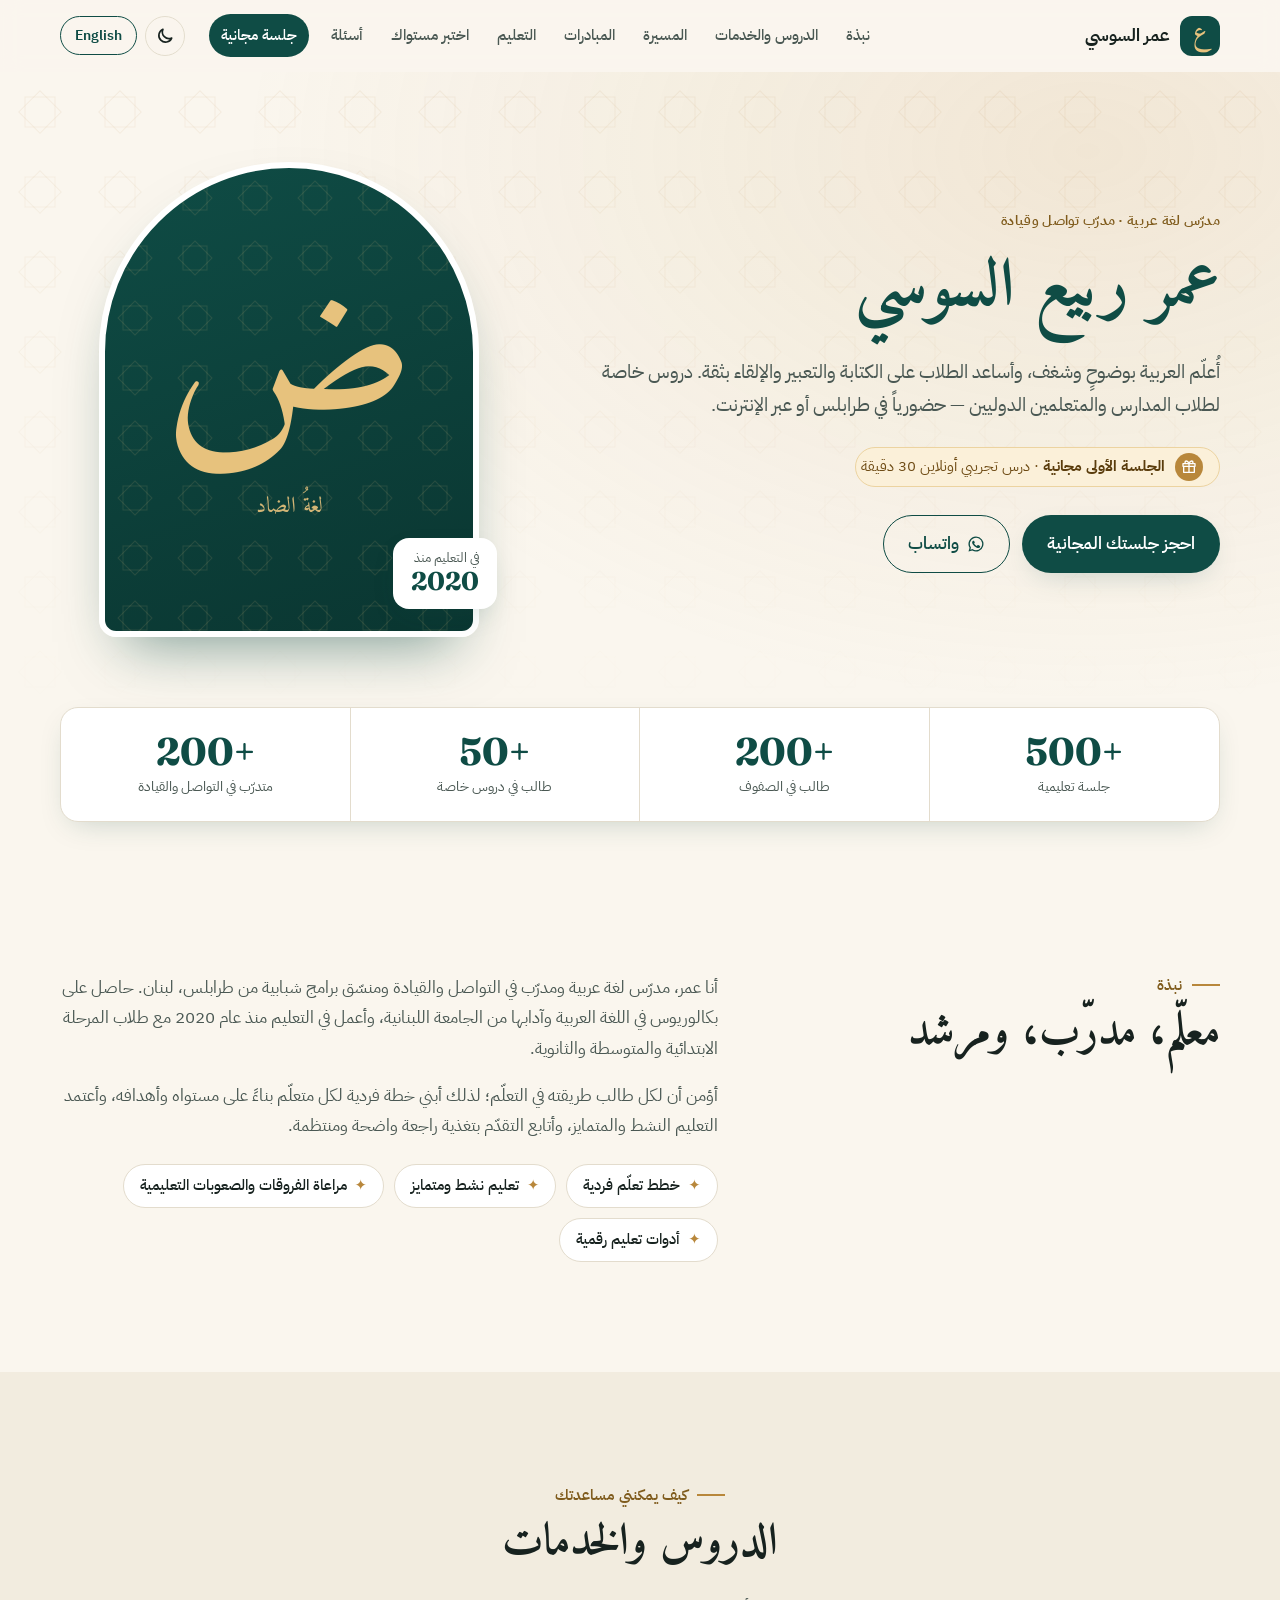
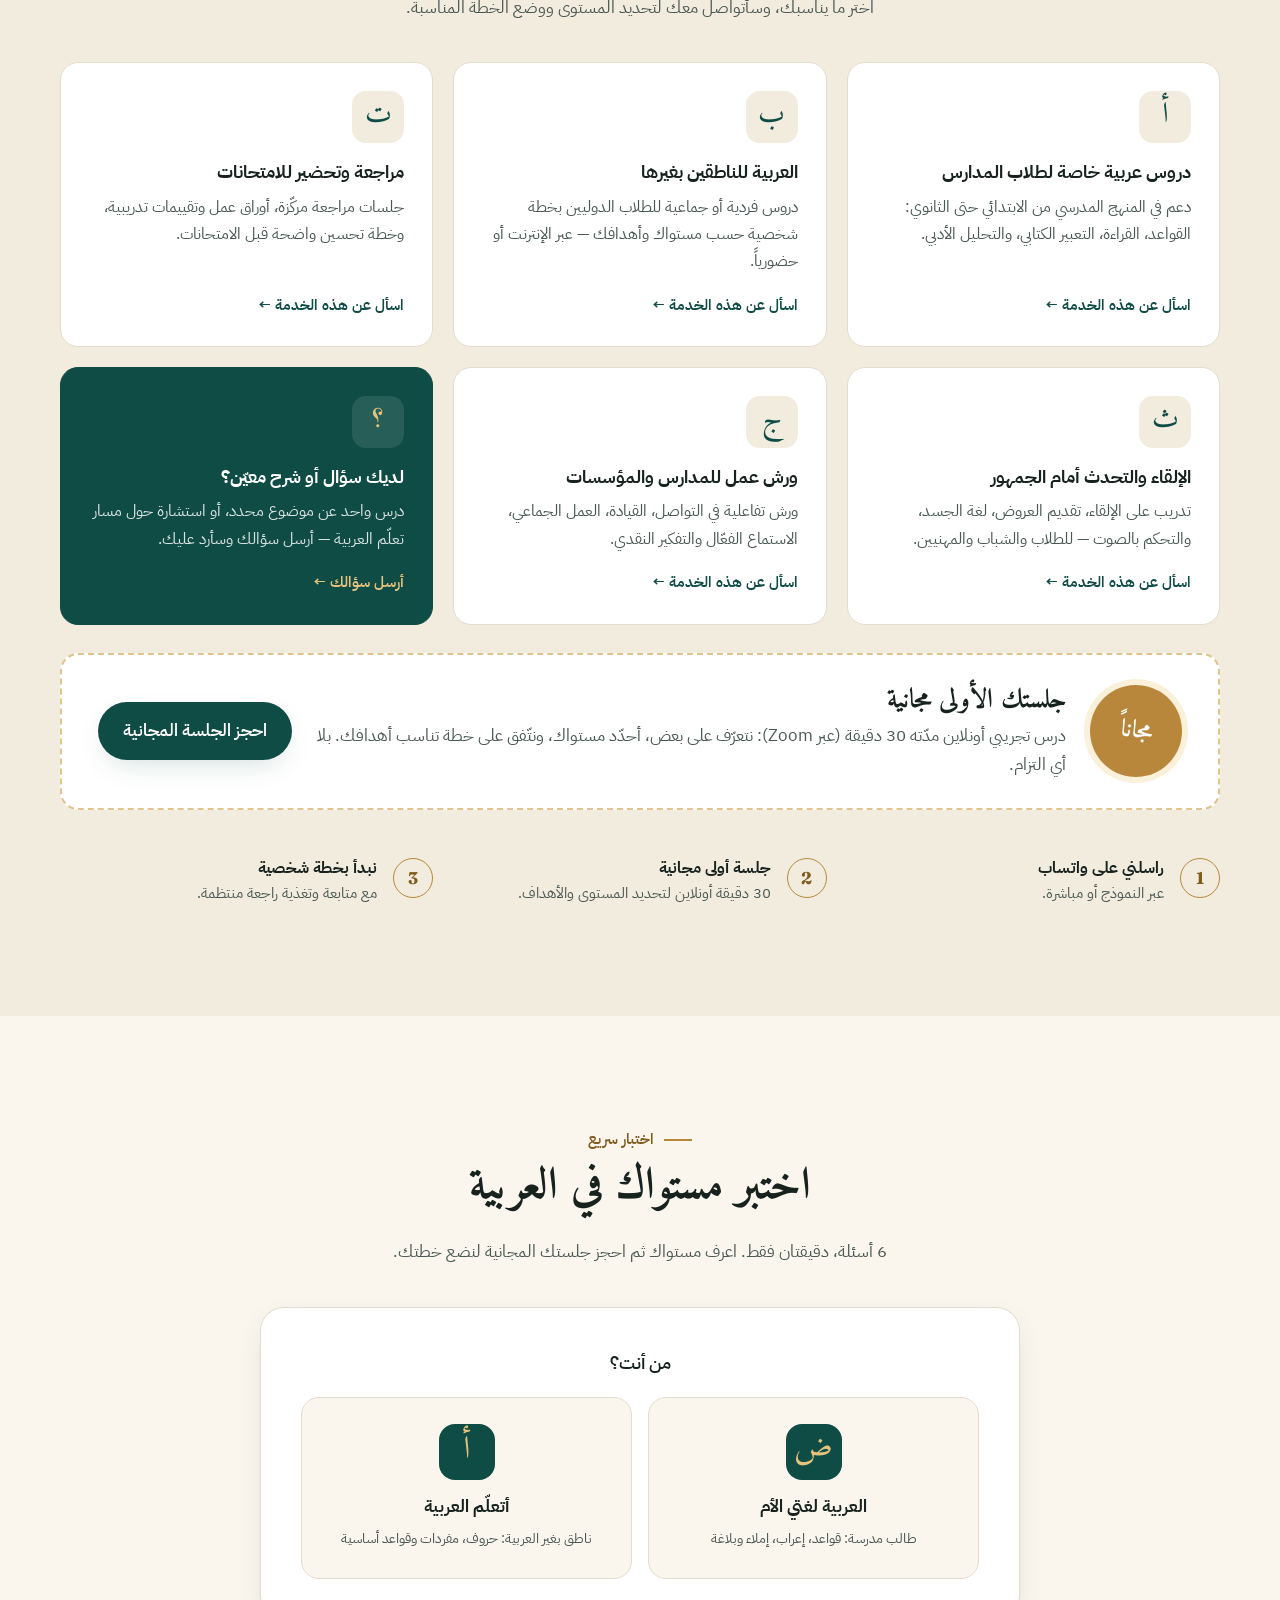
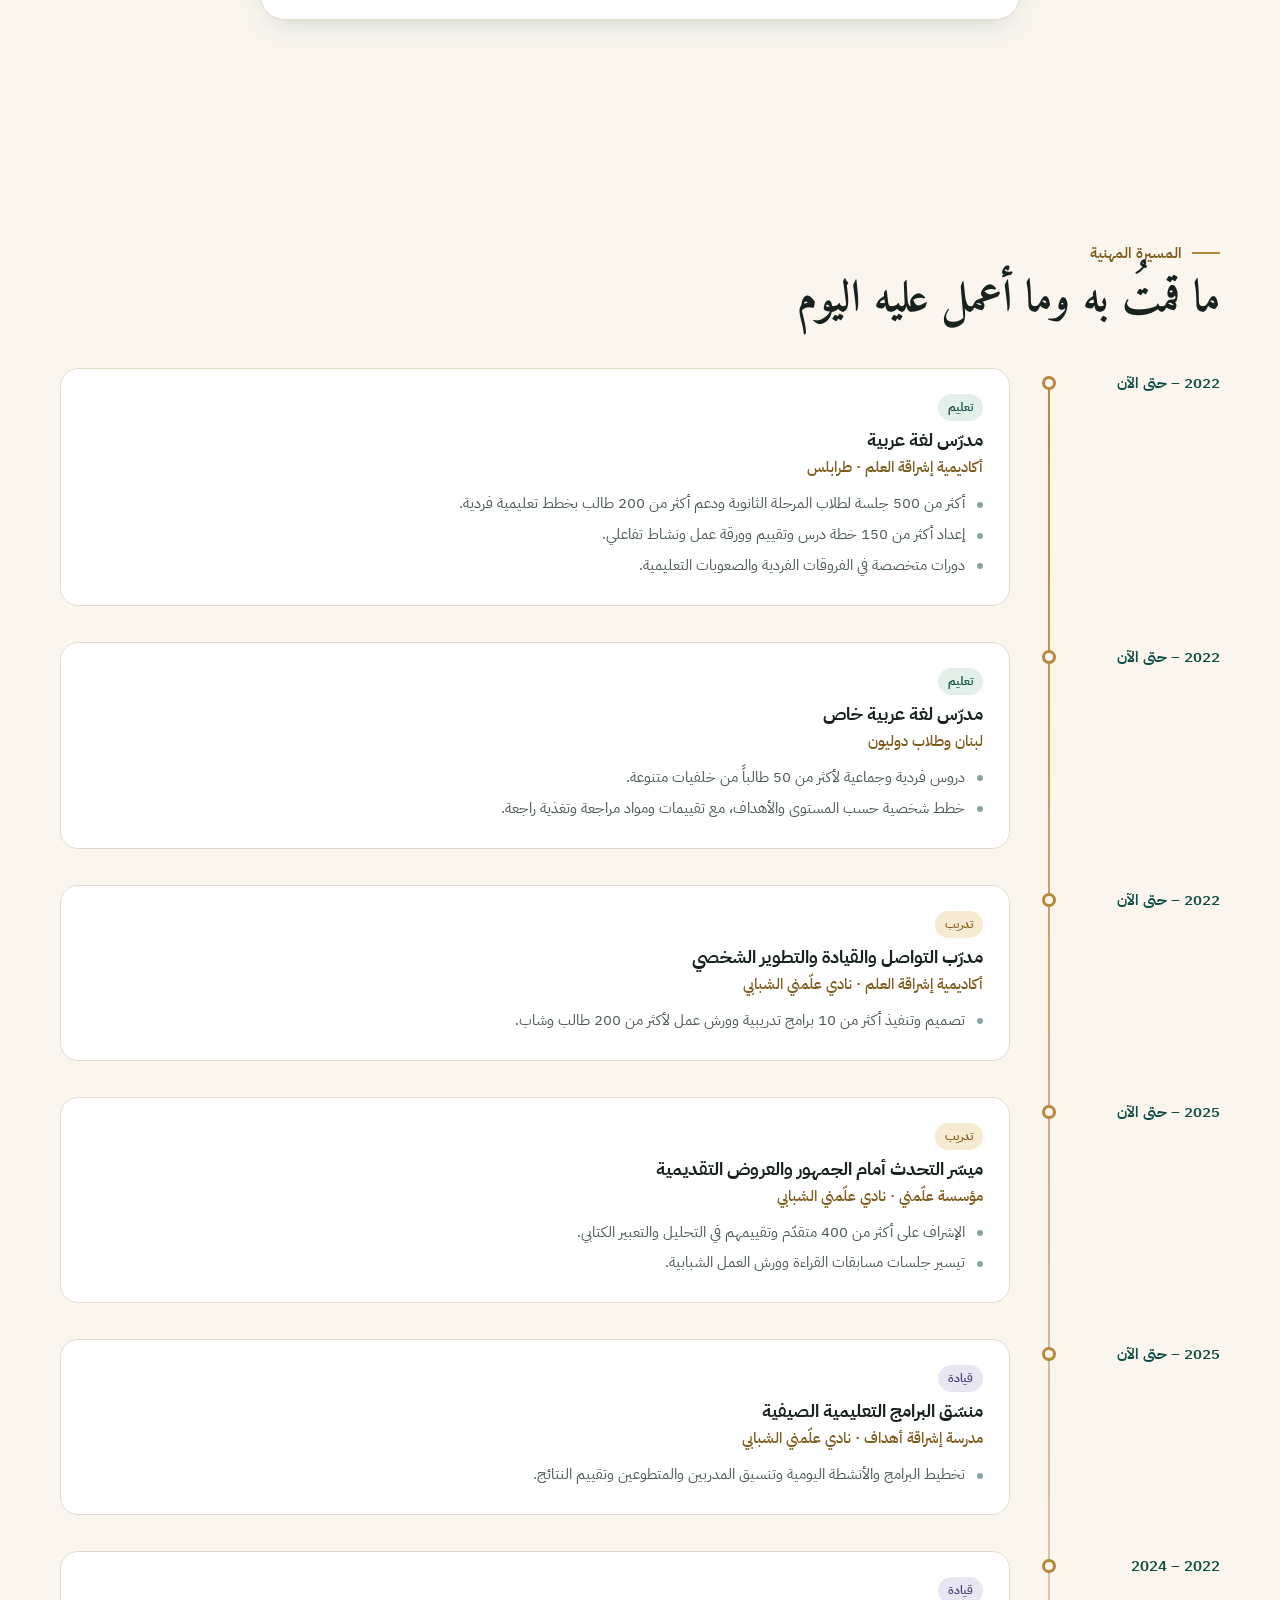
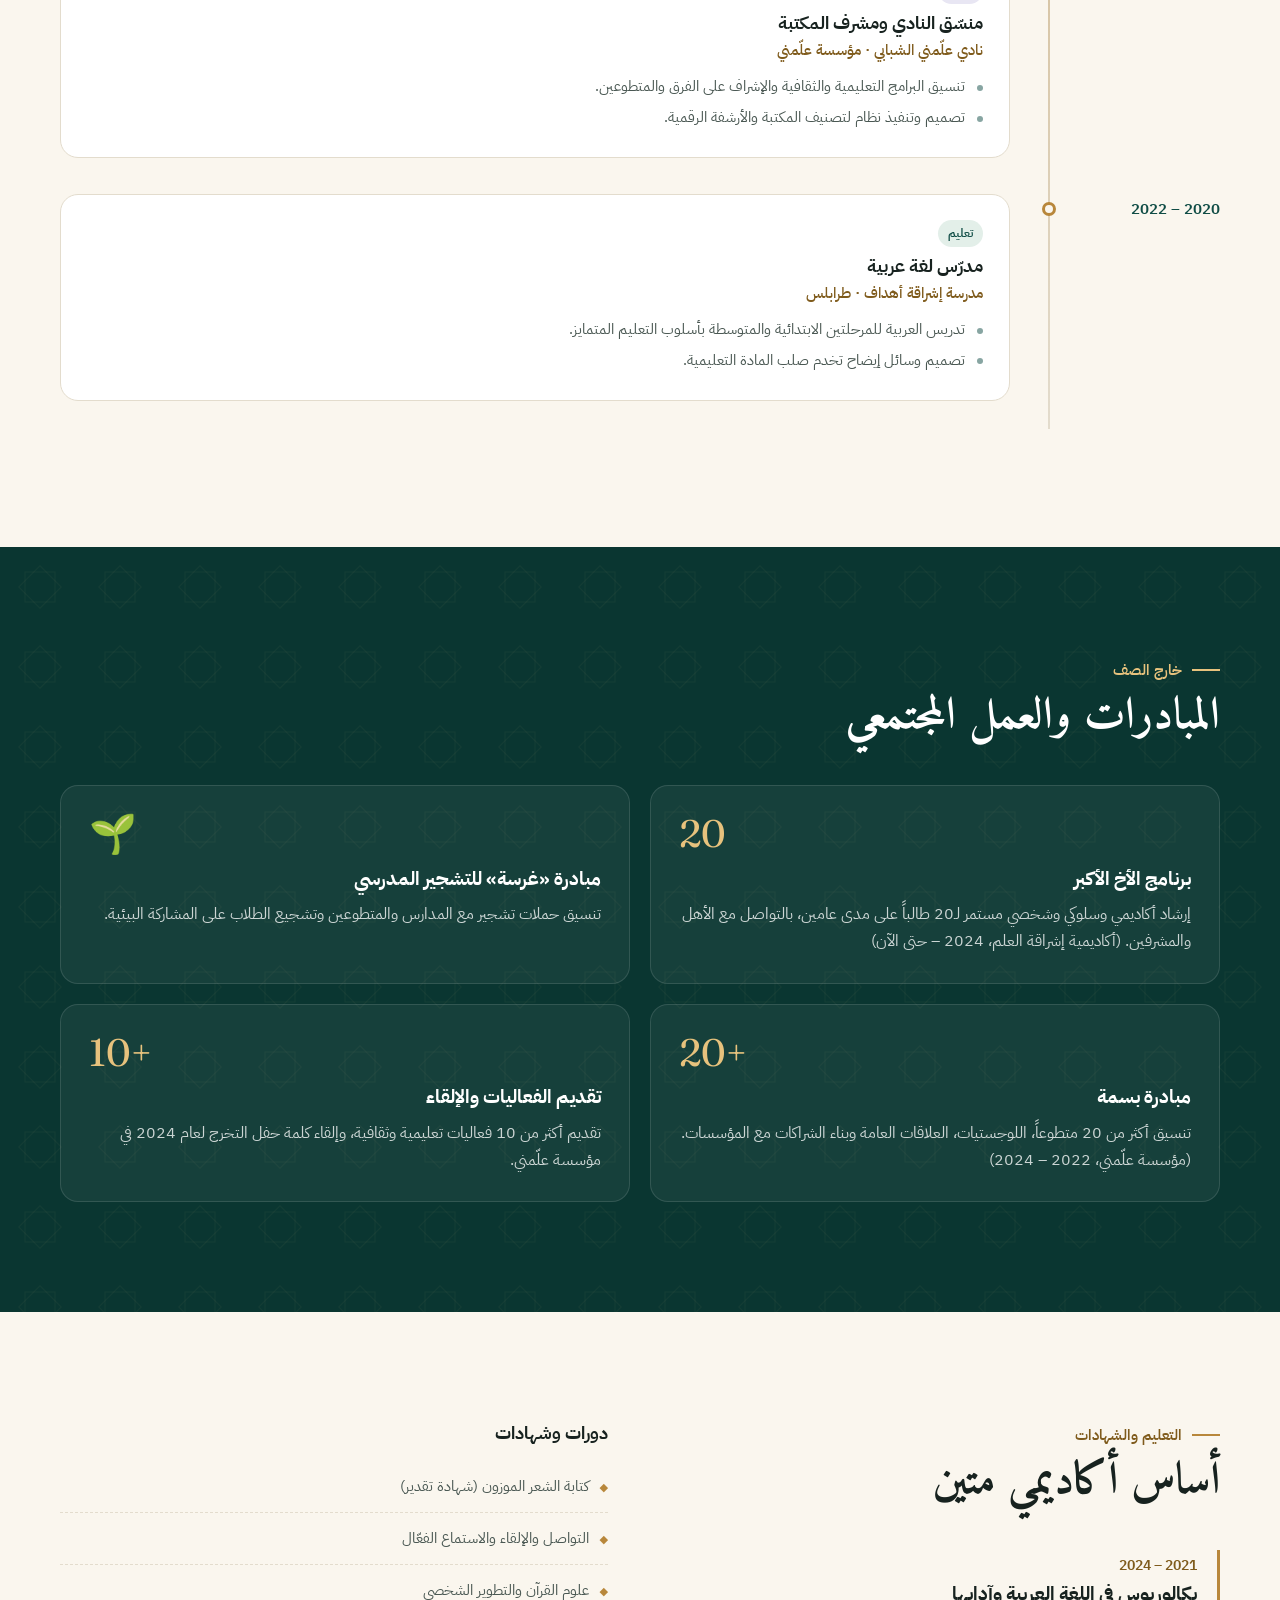
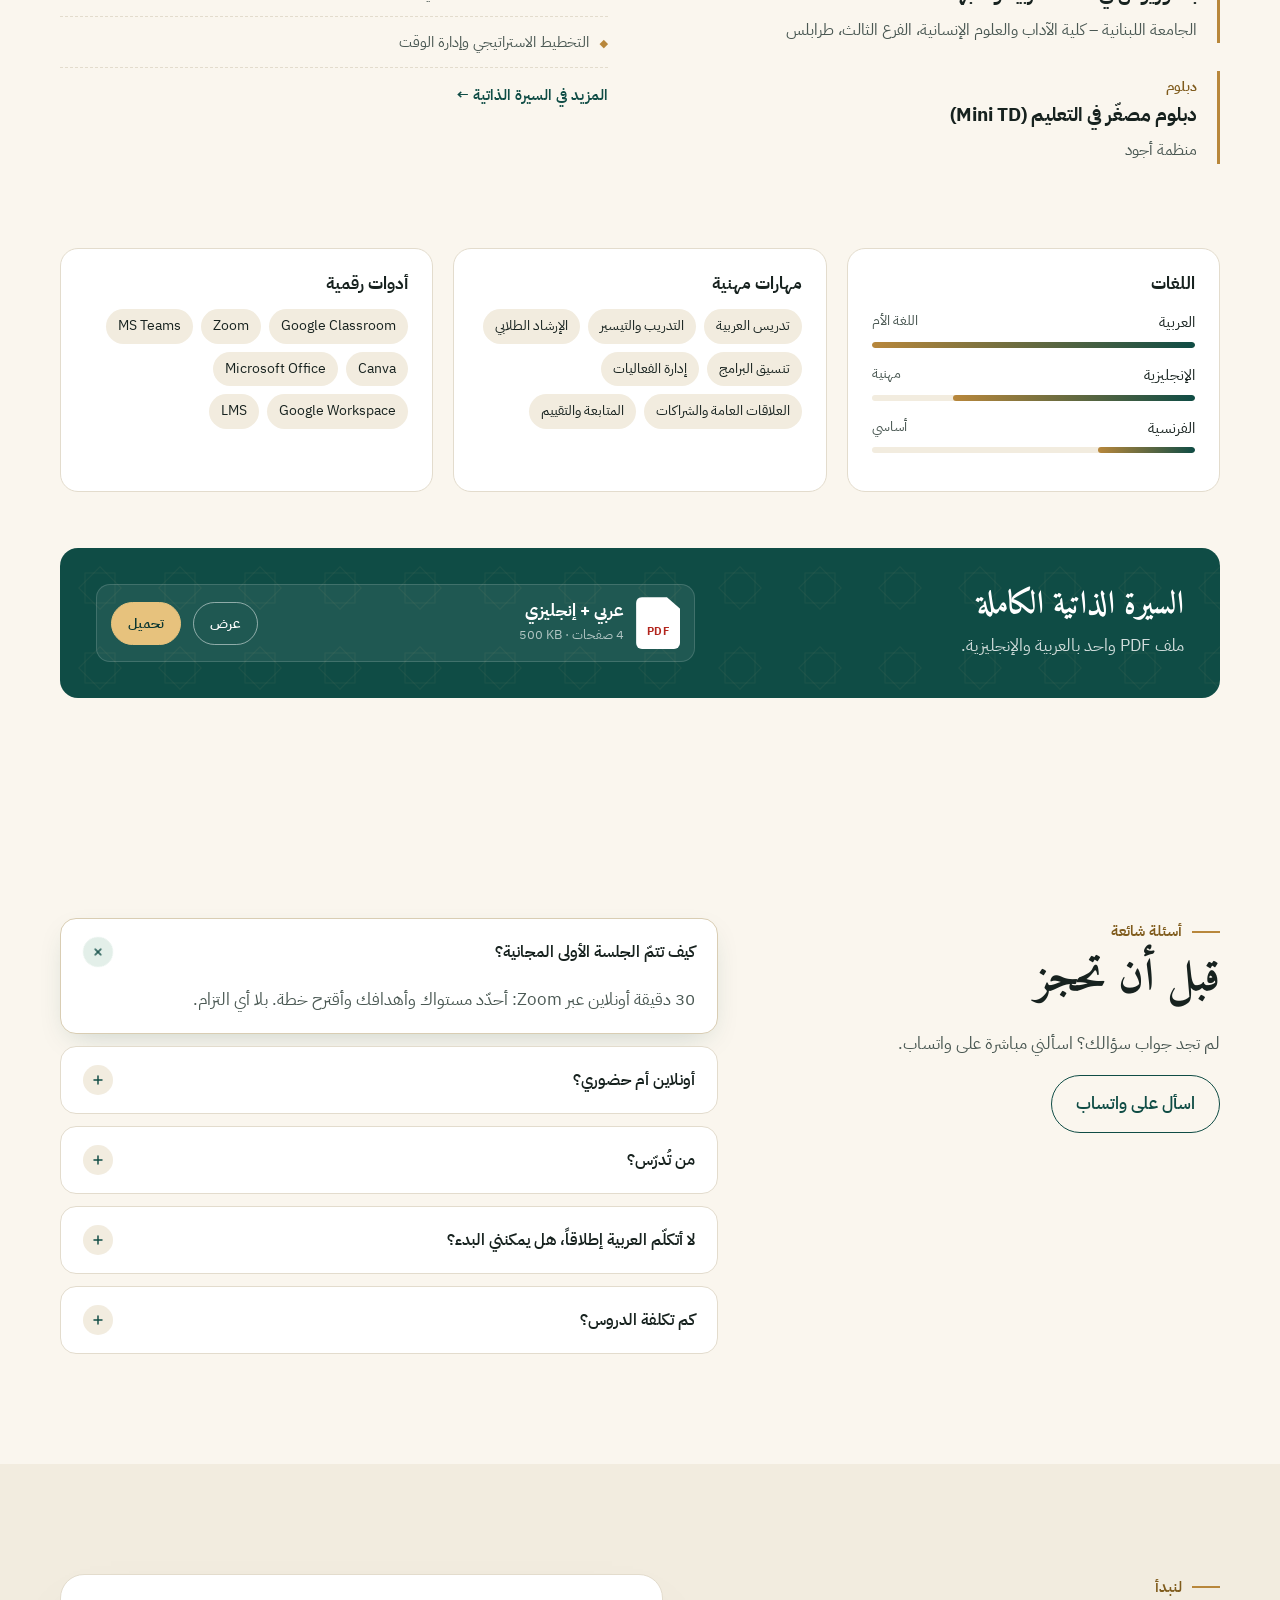
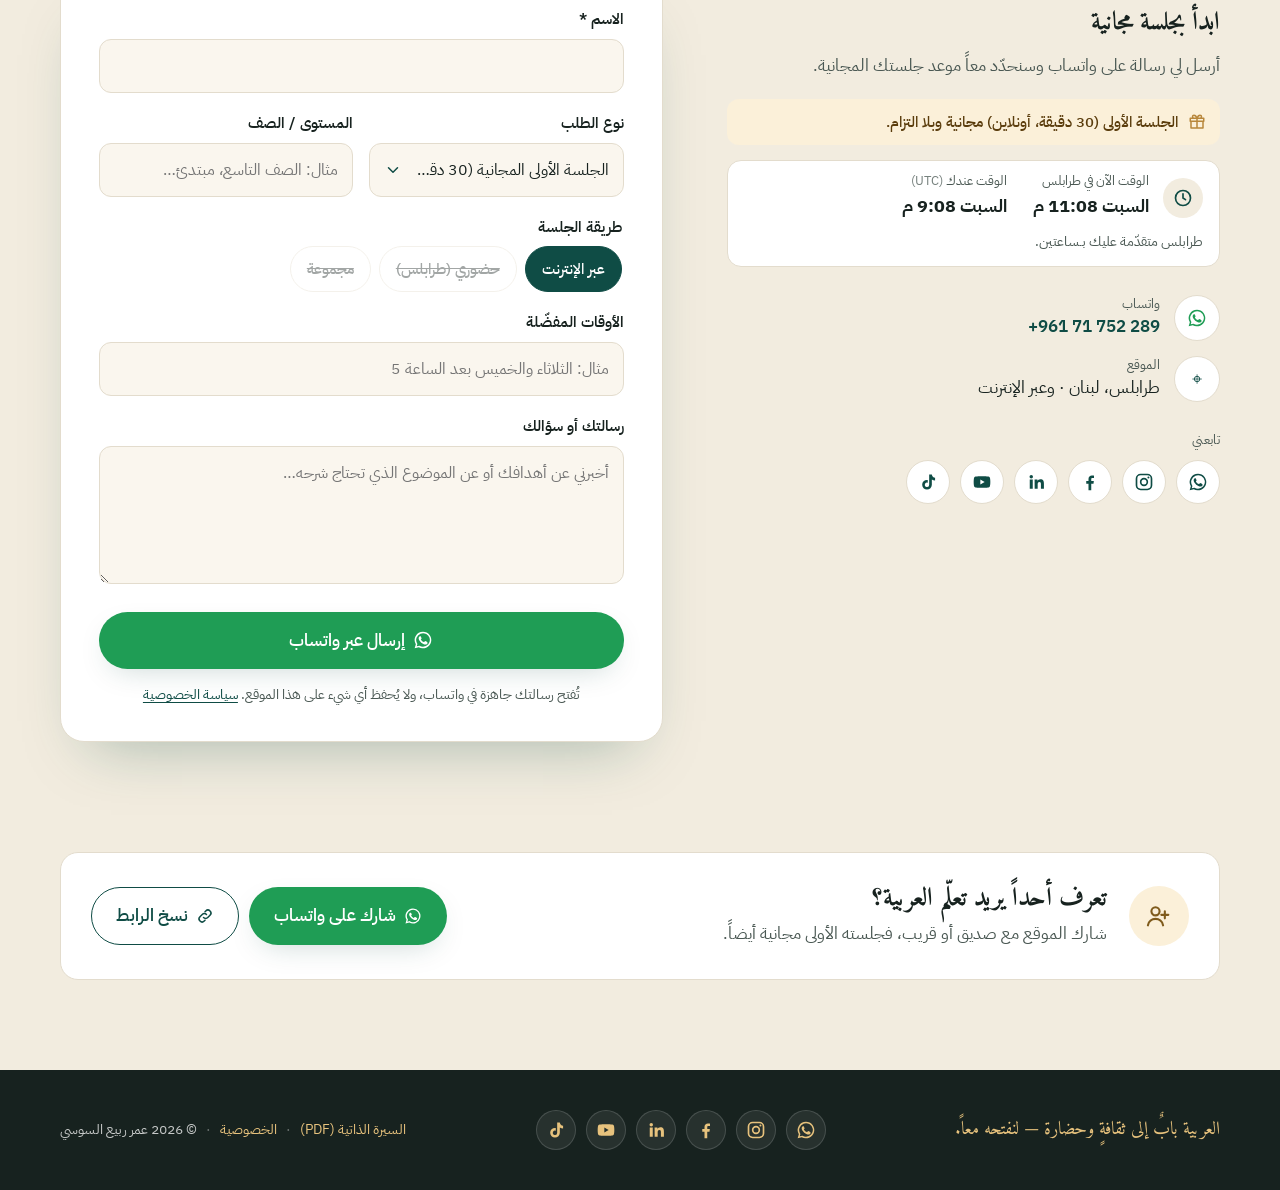
==== commit 7e52aaa2: "l" ====
--- a/index.html
+++ b/index.html
@@ -178,10 +178,6 @@
           <span class="ar">واتساب</span><span class="en">WhatsApp</span>
         </a>
       </div>
-      <p class="hero-meta">
-        <span class="ar">📍 طرابلس، لبنان · العربية (اللغة الأم) · الإنجليزية (مهنية)</span>
-        <span class="en">📍 Tripoli, Lebanon · Arabic (native) · English (professional)</span>
-      </p>
     </div>
 
     <div class="hero-visual reveal">
@@ -308,8 +304,8 @@
     <ol class="steps reveal">
       <li>
         <span class="step-num">1</span>
-        <div><h4><span class="ar">اختر موعداً أو راسلني</span><span class="en">Pick a time or message me</span></h4>
-        <p><span class="ar">من التقويم أو عبر واتساب.</span><span class="en">From the calendar or on WhatsApp.</span></p></div>
+        <div><h4><span class="ar">راسلني على واتساب</span><span class="en">Message me on WhatsApp</span></h4>
+        <p><span class="ar">عبر النموذج أو مباشرة.</span><span class="en">Through the form or directly.</span></p></div>
       </li>
       <li>
         <span class="step-num">2</span>
@@ -553,24 +549,19 @@
       <div class="degree reveal">
         <span class="degree-years"><span class="ar">دبلوم</span><span class="en">Diploma</span></span>
         <h3><span class="ar">دبلوم مصغّر في التعليم (Mini TD)</span><span class="en">Mini Teaching Diploma (Mini TD)</span></h3>
-        <p><span class="ar">منظمة أجود — تخطيط التدريس، الأهداف التعليمية، استراتيجيات التدريس، التقييم والتقويم، التكنولوجيا التعليمية، وإدارة الصف.</span><span class="en">Ajwad Organization — lesson planning, learning objectives, teaching strategies, assessment, educational technology and classroom management.</span></p>
+        <p><span class="ar">منظمة أجود</span><span class="en">Ajwad Organization</span></p>
       </div>
     </div>
 
     <div class="reveal">
       <h3 class="list-title"><span class="ar">دورات وشهادات</span><span class="en">Courses &amp; certificates</span></h3>
       <ul class="cert-list">
-        <li><span class="ar">شهادة تقدير في كتابة الشعر الموزون</span><span class="en">Certificate of Appreciation in Metered Poetry Writing</span></li>
-        <li><span class="ar">فن التواصل والإلقاء · الإلقاء والتحكم بالصوت</span><span class="en">Effective Communication &amp; Public Speaking · Voice Modulation</span></li>
-        <li><span class="ar">فن الاستماع الفعّال · التفكير الناقد</span><span class="en">Active Listening · Critical Thinking</span></li>
-        <li><span class="ar">دورات متخصصة في علوم القرآن والتطوير الشخصي — أكاديمية البلد الطيبة، اليمن</span><span class="en">Quranic Sciences &amp; Personal Development — Al-Baladah Al-Tayyibah Academy, Yemen</span></li>
-        <li><span class="ar">إدارة الوقت والإنتاجية — التخطيط الاستراتيجي والتطوير التنظيمي — مؤسسة علّمني</span><span class="en">Time Management, Strategic Planning &amp; Organizational Development — Allamni Foundation</span></li>
-        <li><span class="ar">Microsoft Office والقيادة — منظمة SHIFT</span><span class="en">Microsoft Office &amp; Leadership — SHIFT Organization</span></li>
-        <li><span class="ar">أساسيات تكنولوجيا المعلومات — مؤسسة علّمني</span><span class="en">IT Fundamentals — Allamni Foundation</span></li>
-        <li><span class="ar">أساسيات التسويق عبر وسائل التواصل — Online Training Academy، المملكة المتحدة</span><span class="en">Social Media Marketing Fundamentals — Online Training Academy, UK</span></li>
-        <li><span class="ar">أساسيات الخدمات الإلكترونية — Albalasmeh Business Company، المملكة المتحدة</span><span class="en">E-Services Fundamentals — Albalasmeh Business Company, UK</span></li>
-        <li><span class="ar">شهادة اختيار التخصص الجامعي والتوجيه المهني</span><span class="en">University Major Selection &amp; Career Guidance</span></li>
+        <li><span class="ar">كتابة الشعر الموزون (شهادة تقدير)</span><span class="en">Metered poetry writing (certificate of appreciation)</span></li>
+        <li><span class="ar">التواصل والإلقاء والاستماع الفعّال</span><span class="en">Communication, public speaking &amp; active listening</span></li>
+        <li><span class="ar">علوم القرآن والتطوير الشخصي</span><span class="en">Quranic sciences &amp; personal development</span></li>
+        <li><span class="ar">التخطيط الاستراتيجي وإدارة الوقت</span><span class="en">Strategic planning &amp; time management</span></li>
       </ul>
+      <a href="#cv" class="more-link"><span class="ar">المزيد في السيرة الذاتية ←</span><span class="en">More in the full CV →</span></a>
     </div>
   </div>
 
@@ -608,26 +599,17 @@
     <div class="cv-card reveal">
       <div class="cv-card-text">
         <h3><span class="ar">السيرة الذاتية الكاملة</span><span class="en">Full CV</span></h3>
-        <p><span class="ar">اطّلع على السيرة الذاتية أو حمّلها بصيغة PDF، بالعربية أو بالإنجليزية.</span><span class="en">View or download the full CV as a PDF, in Arabic or English.</span></p>
+        <p><span class="ar">ملف PDF واحد بالعربية والإنجليزية.</span><span class="en">One PDF, in Arabic and English.</span></p>
       </div>
       <div class="cv-files">
         <div class="cv-file">
           <span class="cv-icon" aria-hidden="true">PDF</span>
           <div class="cv-file-name">
-            <strong><span class="ar">النسخة العربية</span><span class="en">Arabic version</span></strong>
-            <small><span class="ar">صفحتان</span><span class="en">2 pages</span> · <bdi dir="ltr">430 KB</bdi></small>
+            <strong><span class="ar">عربي + إنجليزي</span><span class="en">Arabic + English</span></strong>
+            <small><span class="ar">4 صفحات</span><span class="en">4 pages</span> · <bdi dir="ltr">500 KB</bdi></small>
           </div>
-          <a class="cv-btn" href="assets/cv/Omar-Soussi-CV-AR.pdf" target="_blank" rel="noopener"><span class="ar">عرض</span><span class="en">View</span></a>
-          <a class="cv-btn cv-btn-solid" href="assets/cv/Omar-Soussi-CV-AR.pdf" download><span class="ar">تحميل</span><span class="en">Download</span></a>
-        </div>
-        <div class="cv-file">
-          <span class="cv-icon" aria-hidden="true">PDF</span>
-          <div class="cv-file-name">
-            <strong><span class="ar">النسخة الإنجليزية</span><span class="en">English version</span></strong>
-            <small><span class="ar">صفحتان</span><span class="en">2 pages</span> · <bdi dir="ltr">390 KB</bdi></small>
-          </div>
-          <a class="cv-btn" href="assets/cv/Omar-Soussi-CV-EN.pdf" target="_blank" rel="noopener"><span class="ar">عرض</span><span class="en">View</span></a>
-          <a class="cv-btn cv-btn-solid" href="assets/cv/Omar-Soussi-CV-EN.pdf" download><span class="ar">تحميل</span><span class="en">Download</span></a>
+          <a class="cv-btn" href="assets/cv/Omar-Soussi-CV.pdf" target="_blank" rel="noopener"><span class="ar">عرض</span><span class="en">View</span></a>
+          <a class="cv-btn cv-btn-solid" href="assets/cv/Omar-Soussi-CV.pdf" download><span class="ar">تحميل</span><span class="en">Download</span></a>
         </div>
       </div>
     </div>
@@ -652,65 +634,23 @@
     <div class="faq-list reveal">
       <details class="faq" open>
         <summary><span class="ar">كيف تتمّ الجلسة الأولى المجانية؟</span><span class="en">How does the free first session work?</span></summary>
-        <div class="faq-a">
-          <p><span class="ar">هي جلسة أونلاين مدّتها 30 دقيقة عبر Zoom. نتعرّف على بعض، أقيّم مستواك، ونتحدّث عن أهدافك، ثم أقترح عليك خطة مناسبة. لا يوجد أي التزام بعدها.</span><span class="en">It's a 30-minute online session on Zoom. We get to know each other, I assess your level and we talk about your goals, then I suggest a plan that fits you. There's no commitment afterwards.</span></p>
-        </div>
+        <div class="faq-a"><p><span class="ar">30 دقيقة أونلاين عبر Zoom: أحدّد مستواك وأهدافك وأقترح خطة. بلا أي التزام.</span><span class="en">30 minutes online on Zoom: I assess your level and goals and suggest a plan. No commitment.</span></p></div>
       </details>
-
       <details class="faq">
-        <summary><span class="ar">هل الدروس أونلاين أم حضورية؟</span><span class="en">Are lessons online or in person?</span></summary>
-        <div class="faq-a">
-          <p><span class="ar">الاثنان. أونلاين عبر Zoom من أي مكان في العالم، أو حضورياً في طرابلس، لبنان. الجلسة الأولى المجانية تكون أونلاين فقط.</span><span class="en">Both. Online on Zoom from anywhere in the world, or in person in Tripoli, Lebanon. The free first session is online only.</span></p>
-        </div>
+        <summary><span class="ar">أونلاين أم حضوري؟</span><span class="en">Online or in person?</span></summary>
+        <div class="faq-a"><p><span class="ar">الاثنان: أونلاين من أي مكان، أو حضورياً في طرابلس.</span><span class="en">Both: online from anywhere, or in person in Tripoli.</span></p></div>
       </details>
-
       <details class="faq">
-        <summary><span class="ar">من تُدرّس؟ وما الأعمار والمستويات؟</span><span class="en">Who do you teach? Which ages and levels?</span></summary>
-        <div class="faq-a">
-          <p><span class="ar">طلاب المدارس من المرحلة الابتدائية حتى الثانوية، إضافةً إلى الكبار والمتعلّمين من خارج لبنان، من المبتدئين حتى المستويات المتقدّمة.</span><span class="en">School students from primary to secondary level, as well as adults and learners outside Lebanon, from complete beginners to advanced.</span></p>
-        </div>
+        <summary><span class="ar">من تُدرّس؟</span><span class="en">Who do you teach?</span></summary>
+        <div class="faq-a"><p><span class="ar">طلاب المدارس من الابتدائي حتى الثانوي وفق منهجهم، والكبار والمتعلّمين من خارج لبنان.</span><span class="en">School students from primary to secondary, following their curriculum, plus adults and learners abroad.</span></p></div>
       </details>
-
       <details class="faq">
-        <summary><span class="ar">هل تتبع منهج المدرسة؟</span><span class="en">Do you follow the school curriculum?</span></summary>
-        <div class="faq-a">
-          <p><span class="ar">نعم. لطلاب المدارس أبني الدروس على منهجهم: القواعد، القراءة، التعبير الكتابي وتحليل النصوص، مع مراجعة مركّزة قبل الامتحانات.</span><span class="en">Yes. For school students I build lessons around their curriculum: grammar, reading, written expression and text analysis, with focused revision before exams.</span></p>
-        </div>
+        <summary><span class="ar">لا أتكلّم العربية إطلاقاً، هل يمكنني البدء؟</span><span class="en">I don't speak any Arabic. Can I start?</span></summary>
+        <div class="faq-a"><p><span class="ar">نعم، ويمكن أن تكون الشروحات بالإنجليزية في البداية.</span><span class="en">Yes, and explanations can be in English at first.</span></p></div>
       </details>
-
-      <details class="faq">
-        <summary><span class="ar">لا أتكلّم العربية إطلاقاً، هل يمكنني البدء؟</span><span class="en">I don't speak any Arabic. Can I still start?</span></summary>
-        <div class="faq-a">
-          <p><span class="ar">بالتأكيد. يمكن أن تكون الشروحات بالإنجليزية في البداية، ونبني الخطة خطوة بخطوة حسب هدفك: القراءة، المحادثة، أو فهم النصوص.</span><span class="en">Absolutely. Explanations can be in English at first, and we build the plan step by step around your goal, whether that's reading, conversation, or understanding texts.</span></p>
-        </div>
-      </details>
-
-      <details class="faq">
-        <summary><span class="ar">كم مدّة الدرس وكم مرّة في الأسبوع؟</span><span class="en">How long is a lesson, and how often?</span></summary>
-        <div class="faq-a">
-          <p><span class="ar">نتّفق على مدّة الدروس وعددها معاً في الجلسة المجانية، حسب عمر الطالب وأهدافه ووقته.</span><span class="en">We agree on lesson length and frequency together in the free session, based on the student's age, goals and schedule.</span></p>
-        </div>
-      </details>
-
       <details class="faq">
         <summary><span class="ar">كم تكلفة الدروس؟</span><span class="en">How much do lessons cost?</span></summary>
-        <div class="faq-a">
-          <p><span class="ar">تختلف حسب المستوى، وطريقة الدرس (أونلاين أو حضوري، فردي أو جماعي)، وعدد الجلسات. أشاركك التفاصيل بعد الجلسة المجانية، أو اسألني على واتساب.</span><span class="en">It depends on the level, the format (online or in person, individual or group) and the number of sessions. I'll share the details after the free session, or just ask me on WhatsApp.</span></p>
-        </div>
-      </details>
-
-      <details class="faq">
-        <summary><span class="ar">كيف أغيّر موعدي أو ألغيه؟</span><span class="en">How do I reschedule or cancel?</span></summary>
-        <div class="faq-a">
-          <p><span class="ar">استخدم الرابط في رسالة تأكيد الحجز، أو راسلني على واتساب. أرجو إعلامي في أبكر وقت ممكن ليستفيد طالب آخر من الموعد.</span><span class="en">Use the link in your booking confirmation, or message me on WhatsApp. Please let me know as early as possible so another student can take the slot.</span></p>
-        </div>
-      </details>
-
-      <details class="faq">
-        <summary><span class="ar">هل تقدّم ورش عمل للمدارس والجمعيات؟</span><span class="en">Do you run workshops for schools and organizations?</span></summary>
-        <div class="faq-a">
-          <p><span class="ar">نعم، في التواصل والإلقاء والقيادة والعمل الجماعي. صمّمت ونفّذت أكثر من 10 برامج لأكثر من 200 طالب وشاب. راسلني على واتساب لنناقش احتياجاتكم.</span><span class="en">Yes: communication, public speaking, leadership and teamwork. I've designed and delivered 10+ programs for over 200 students and young people. Message me on WhatsApp to discuss what you need.</span></p>
-        </div>
+        <div class="faq-a"><p><span class="ar">حسب المستوى وطريقة الدرس. أشاركك التفاصيل على واتساب أو بعد الجلسة المجانية.</span><span class="en">It depends on the level and format. I'll share details on WhatsApp or after the free session.</span></p></div>
       </details>
     </div>
   </div>
@@ -723,8 +663,8 @@
       <p class="kicker"><span class="ar">لنبدأ</span><span class="en">Let's start</span></p>
       <h2><span class="ar">ابدأ بجلسة مجانية</span><span class="en">Start with a free session</span></h2>
       <p class="section-sub">
-        <span class="ar">اختر موعداً مناسباً مباشرة من التقويم، أو أرسل لي رسالة على واتساب إن كان لديك سؤال قبل الحجز.</span>
-        <span class="en">Pick a slot straight from my calendar, or send me a message on WhatsApp if you have a question before booking.</span>
+        <span class="ar">أرسل لي رسالة على واتساب وسنحدّد معاً موعد جلستك المجانية.</span>
+        <span class="en">Send me a message on WhatsApp and we'll set a time for your free session.</span>
       </p>
       <p class="offer-note">
         <svg viewBox="0 0 24 24" width="18" height="18" aria-hidden="true"><path fill="none" stroke="currentColor" stroke-width="2" stroke-linecap="round" stroke-linejoin="round" d="M4 11h16v9H4zM3 7h18v4H3zM12 7v13M12 7S10.5 3 8 3a2 2 0 0 0 0 4M12 7s1.5-4 4-4a2 2 0 0 1 0 4"/></svg>
@@ -768,28 +708,8 @@
     </div>
 
     <div class="book-panel reveal">
-    <div class="book-tabs" role="tablist">
-      <button type="button" role="tab" class="book-tab" id="tab-cal" aria-controls="panel-cal" aria-selected="true">
-        <svg viewBox="0 0 24 24" width="18" height="18" aria-hidden="true"><path fill="none" stroke="currentColor" stroke-width="2" stroke-linecap="round" d="M7 3v3M17 3v3M4 9h16M5 5h14a1 1 0 0 1 1 1v13a1 1 0 0 1-1 1H5a1 1 0 0 1-1-1V6a1 1 0 0 1 1-1Z"/></svg>
-        <span class="ar">اختر موعداً</span><span class="en">Pick a time</span>
-      </button>
-      <button type="button" role="tab" class="book-tab" id="tab-msg" aria-controls="bookForm" aria-selected="false">
-        <svg viewBox="0 0 24 24" width="18" height="18" aria-hidden="true"><path fill="none" stroke="currentColor" stroke-width="2" stroke-linejoin="round" d="M4 5h16v11H9l-5 4V5Z"/></svg>
-        <span class="ar">أرسل رسالة</span><span class="en">Send a message</span>
-      </button>
-    </div>
-
-    <div class="book-cal" id="panel-cal" role="tabpanel" aria-labelledby="tab-cal">
-      <div class="cal-embed" id="calEmbed"></div>
-      <div class="cal-empty" id="calEmpty" hidden>
-        <p><strong><span class="ar">الحجز عبر التقويم سيتوفّر قريباً.</span><span class="en">Online calendar booking is coming soon.</span></strong></p>
-        <p><span class="ar">في الوقت الحالي، أرسل لي رسالة وسنحدّد الموعد معاً.</span><span class="en">For now, send me a message and we'll find a time together.</span></p>
-        <button type="button" class="btn btn-primary" id="calToMsg"><span class="ar">أرسل رسالة</span><span class="en">Send a message</span></button>
-      </div>
-      <p class="cal-note"><span class="ar">بعد الحجز تصلك رسالة تأكيد على بريدك الإلكتروني مع رابط الجلسة أو العنوان.</span><span class="en">After booking you'll get a confirmation email with the session link or address.</span></p>
-    </div>
-
-    <form class="book-form" id="bookForm" role="tabpanel" aria-labelledby="tab-msg" novalidate hidden>
+
+    <form class="book-form" id="bookForm" novalidate>
       <div class="field">
         <label for="f-name"><span class="ar">الاسم</span><span class="en">Your name</span> *</label>
         <input id="f-name" name="name" type="text" required autocomplete="name">
@@ -908,17 +828,14 @@
     <h3><span class="ar">نموذج الرسالة</span><span class="en">The message form</span></h3>
     <p><span class="ar">ما تكتبه في النموذج لا يُرسَل إلى أي خادم. يُفتح فقط كرسالة جاهزة في واتساب على جهازك، وأنت من يقرّر إرسالها. بعد الإرسال تخضع المحادثة لسياسة خصوصية واتساب.</span><span class="en">What you type in the form is not sent to any server. It simply opens as a ready-made message in WhatsApp on your device, and you decide whether to send it. Once sent, the chat is covered by WhatsApp's privacy policy.</span></p>
 
-    <h3><span class="ar">الحجز عبر التقويم</span><span class="en">Calendar booking</span></h3>
-    <p><span class="ar">يتمّ الحجز عبر خدمة Calendly، التي تطلب اسمك وبريدك الإلكتروني لإرسال تأكيد الموعد ورابط الجلسة. تُعالَج هذه البيانات وفق سياسة خصوصية Calendly، وأستخدمها فقط للتواصل معك بخصوص دروسك.</span><span class="en">Bookings are handled by Calendly, which asks for your name and email to send the confirmation and session link. This data is processed under Calendly's privacy policy, and I only use it to contact you about your lessons.</span></p>
-
     <h3><span class="ar">ما يُحفظ على جهازك</span><span class="en">What's saved on your device</span></h3>
     <p><span class="ar">يحفظ الموقع لغتك المفضّلة (العربية أو الإنجليزية) في متصفحك فقط، ليفتح بها في زيارتك القادمة. لا شيء آخر.</span><span class="en">The site saves your preferred language (Arabic or English) in your browser only, so it opens in that language next time. Nothing else.</span></p>
 
     <h3><span class="ar">خدمات خارجية</span><span class="en">Third-party services</span></h3>
-    <p><span class="ar">يستخدم الموقع خطوط Google Fonts وأداة Calendly، وقد تتلقّى هذه الخدمات عنوان IP الخاص بك عند تحميلها، كما هو الحال في معظم المواقع.</span><span class="en">The site uses Google Fonts and the Calendly widget. Like on most websites, these services may receive your IP address when they load.</span></p>
+    <p><span class="ar">يستخدم الموقع خطوط Google Fonts، وقد تتلقّى Google عنوان IP الخاص بك عند تحميلها، كما هو الحال في معظم المواقع.</span><span class="en">The site uses Google Fonts. Like on most websites, Google may receive your IP address when the fonts load.</span></p>
 
     <h3><span class="ar">حذف بياناتك</span><span class="en">Deleting your data</span></h3>
-    <p><span class="ar">إذا أردت حذف أي معلومات شاركتها معي (رسائل أو حجوزات)، راسلني على واتساب وسأحذفها.</span><span class="en">If you'd like me to delete anything you've shared with me (messages or bookings), message me on WhatsApp and I'll remove it.</span></p>
+    <p><span class="ar">إذا أردت حذف أي معلومات شاركتها معي (رسائل)، راسلني على واتساب وسأحذفها.</span><span class="en">If you'd like me to delete anything you've shared with me (messages), message me on WhatsApp and I'll remove it.</span></p>
 
     <p class="privacy-updated"><span class="ar">آخر تحديث: نوفمبر 2026</span><span class="en">Last updated: November 2026</span></p>
   </div>
--- a/styles.css
+++ b/styles.css
@@ -282,6 +282,8 @@
   padding: 12px 0; border-bottom: 1px dashed var(--line); font-size: .96rem; color: var(--ink-soft);
   display: flex; gap: 10px;
 }
+.more-link { display: inline-block; margin-top: 14px; font-weight: 600; font-size: .95rem; color: var(--primary-ink); text-decoration: none; }
+.more-link:hover { text-decoration: underline; text-underline-offset: 4px; }
 .cert-list li::before { content: "◆"; color: var(--gold); font-size: .7rem; padding-top: .45em; }
 
 .skills-grid { display: grid; grid-template-columns: repeat(3, 1fr); gap: 20px; margin-top: 56px; }
@@ -309,36 +311,8 @@
   box-shadow: 0 30px 60px -30px rgba(15, 76, 69, .35); border: 1px solid var(--line);
   min-width: 0;
 }
-.book-tabs {
-  display: grid; grid-template-columns: 1fr 1fr; gap: 4px; padding: 4px;
-  background: var(--tint); border-radius: 999px; margin-bottom: 20px;
-}
-.book-tab {
-  display: flex; align-items: center; justify-content: center; gap: 8px;
-  border: 0; background: transparent; color: var(--ink-soft); font-weight: 600; font-size: .95rem;
-  padding: 10px 12px; border-radius: 999px; transition: background .2s, color .2s, box-shadow .2s;
-}
-.book-tab:hover { color: var(--ink); }
-.book-tab[aria-selected="true"] { background: var(--surface); color: var(--primary-ink); box-shadow: 0 2px 8px -2px rgba(15, 76, 69, .25); }
-.book-tab:focus-visible { outline: 2px solid var(--primary); outline-offset: 2px; }
 .book-form { padding: 4px clamp(4px, 1.5vw, 10px) 6px; }
-.book-form[hidden], .book-cal[hidden] { display: none; }
-
-.cal-embed { min-height: 0; border-radius: 16px; overflow: hidden; }
-.cal-embed.loaded { min-height: 680px; }
-.cal-embed .calendly-inline-widget { min-width: 280px; height: 680px; }
-.cal-loading { display: grid; place-items: center; height: 300px; color: var(--ink-soft); font-size: .95rem; }
-.cal-loading::before {
-  content: ""; width: 28px; height: 28px; border-radius: 50%; margin-bottom: 10px;
-  border: 3px solid var(--line); border-top-color: var(--primary); animation: spin 0.9s linear infinite;
-}
-@keyframes spin { to { transform: rotate(360deg); } }
-.cal-empty {
-  text-align: center; padding: 40px 20px; border: 1.5px dashed var(--line); border-radius: 16px; background: var(--paper);
-}
-.cal-empty p { color: var(--ink-soft); }
-.cal-empty strong { color: var(--ink); }
-.cal-note { font-size: .85rem; color: var(--ink-soft); margin: 14px 4px 0; text-align: center; }
+
 
 /* CV card */
 .cv-card {
@@ -657,10 +631,7 @@
   .refer-actions { width: 100%; }
   .refer-actions .btn { flex: 1 1 100%; }
   .theme-toggle { width: 38px; height: 38px; }
-  .book-tab { font-size: .88rem; padding: 10px 8px; }
-  .cal-embed.loaded { min-height: 760px; }
-  .cal-embed .calendly-inline-widget { height: 760px; }
-  .cv-file-name { flex-basis: calc(100% - 60px); }
+        .cv-file-name { flex-basis: calc(100% - 60px); }
   .cv-btn { flex: 1; }
 
   /* select becomes a bottom sheet */
